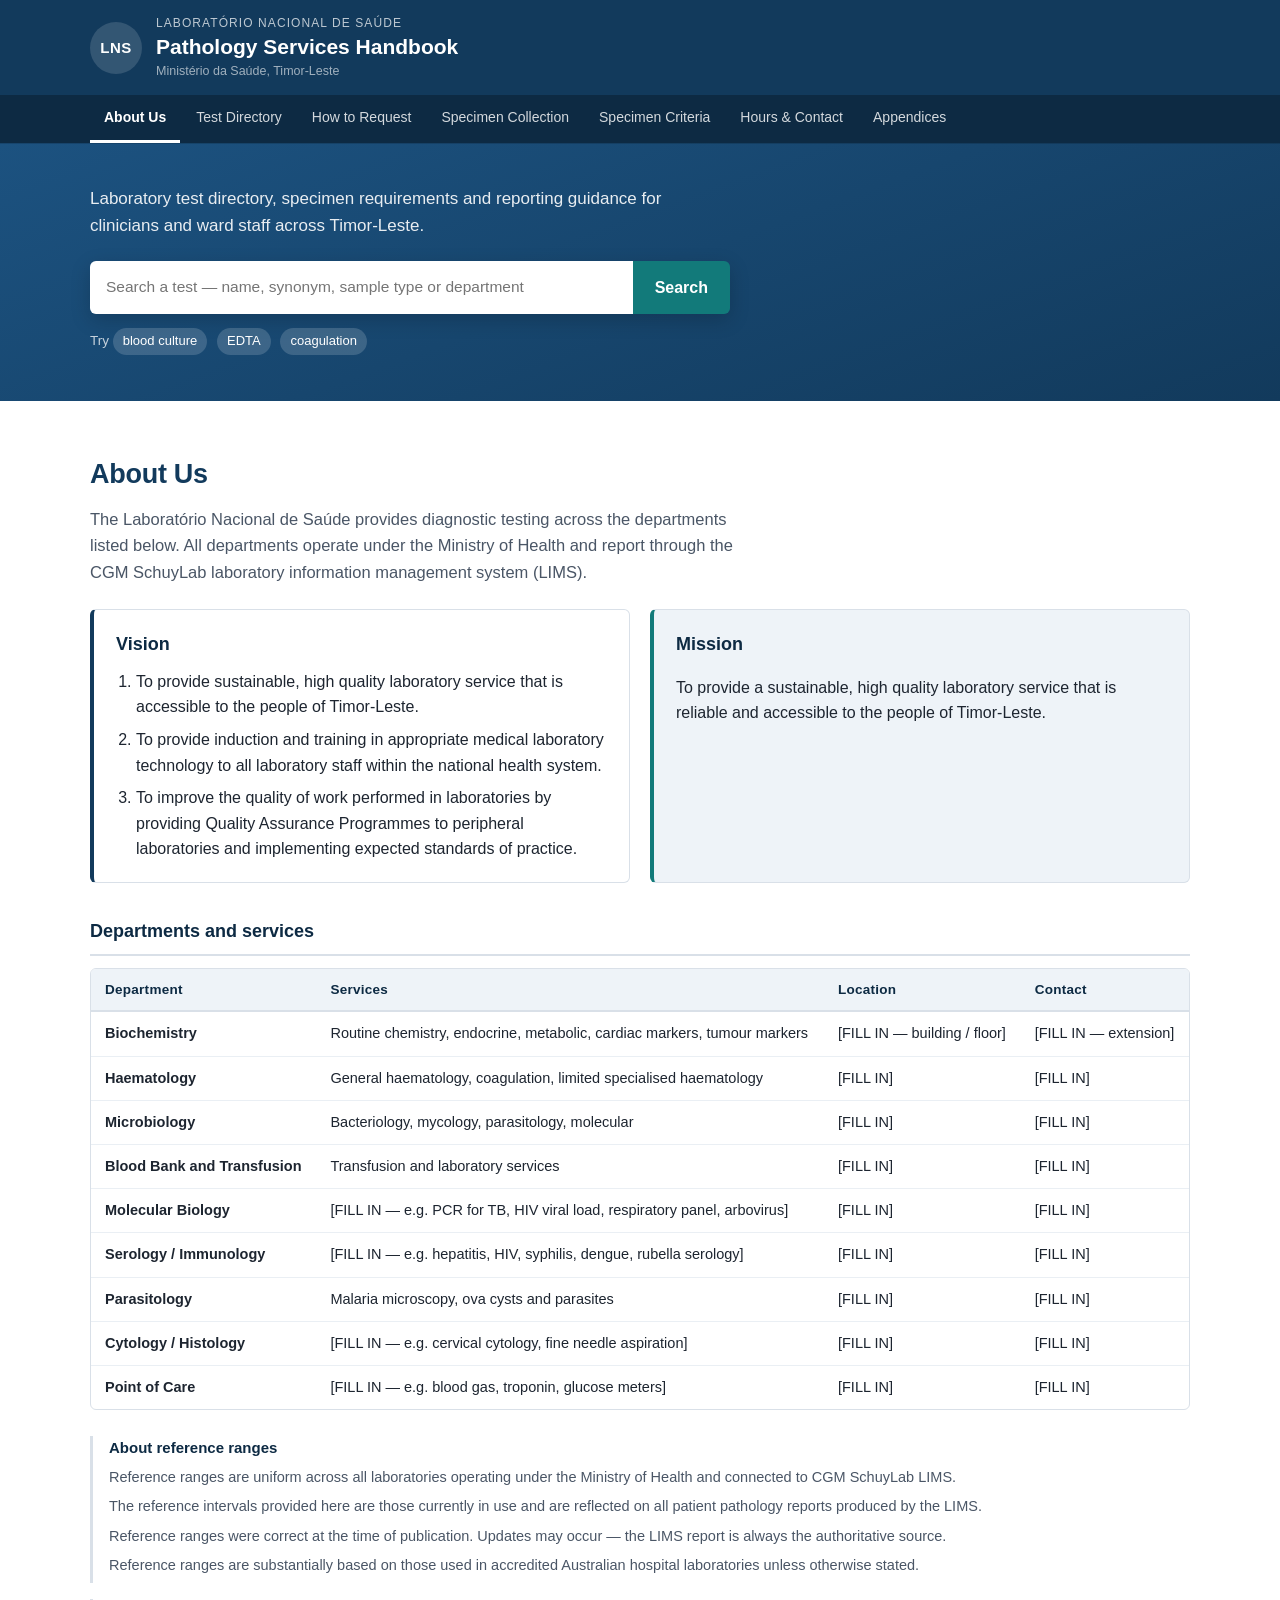
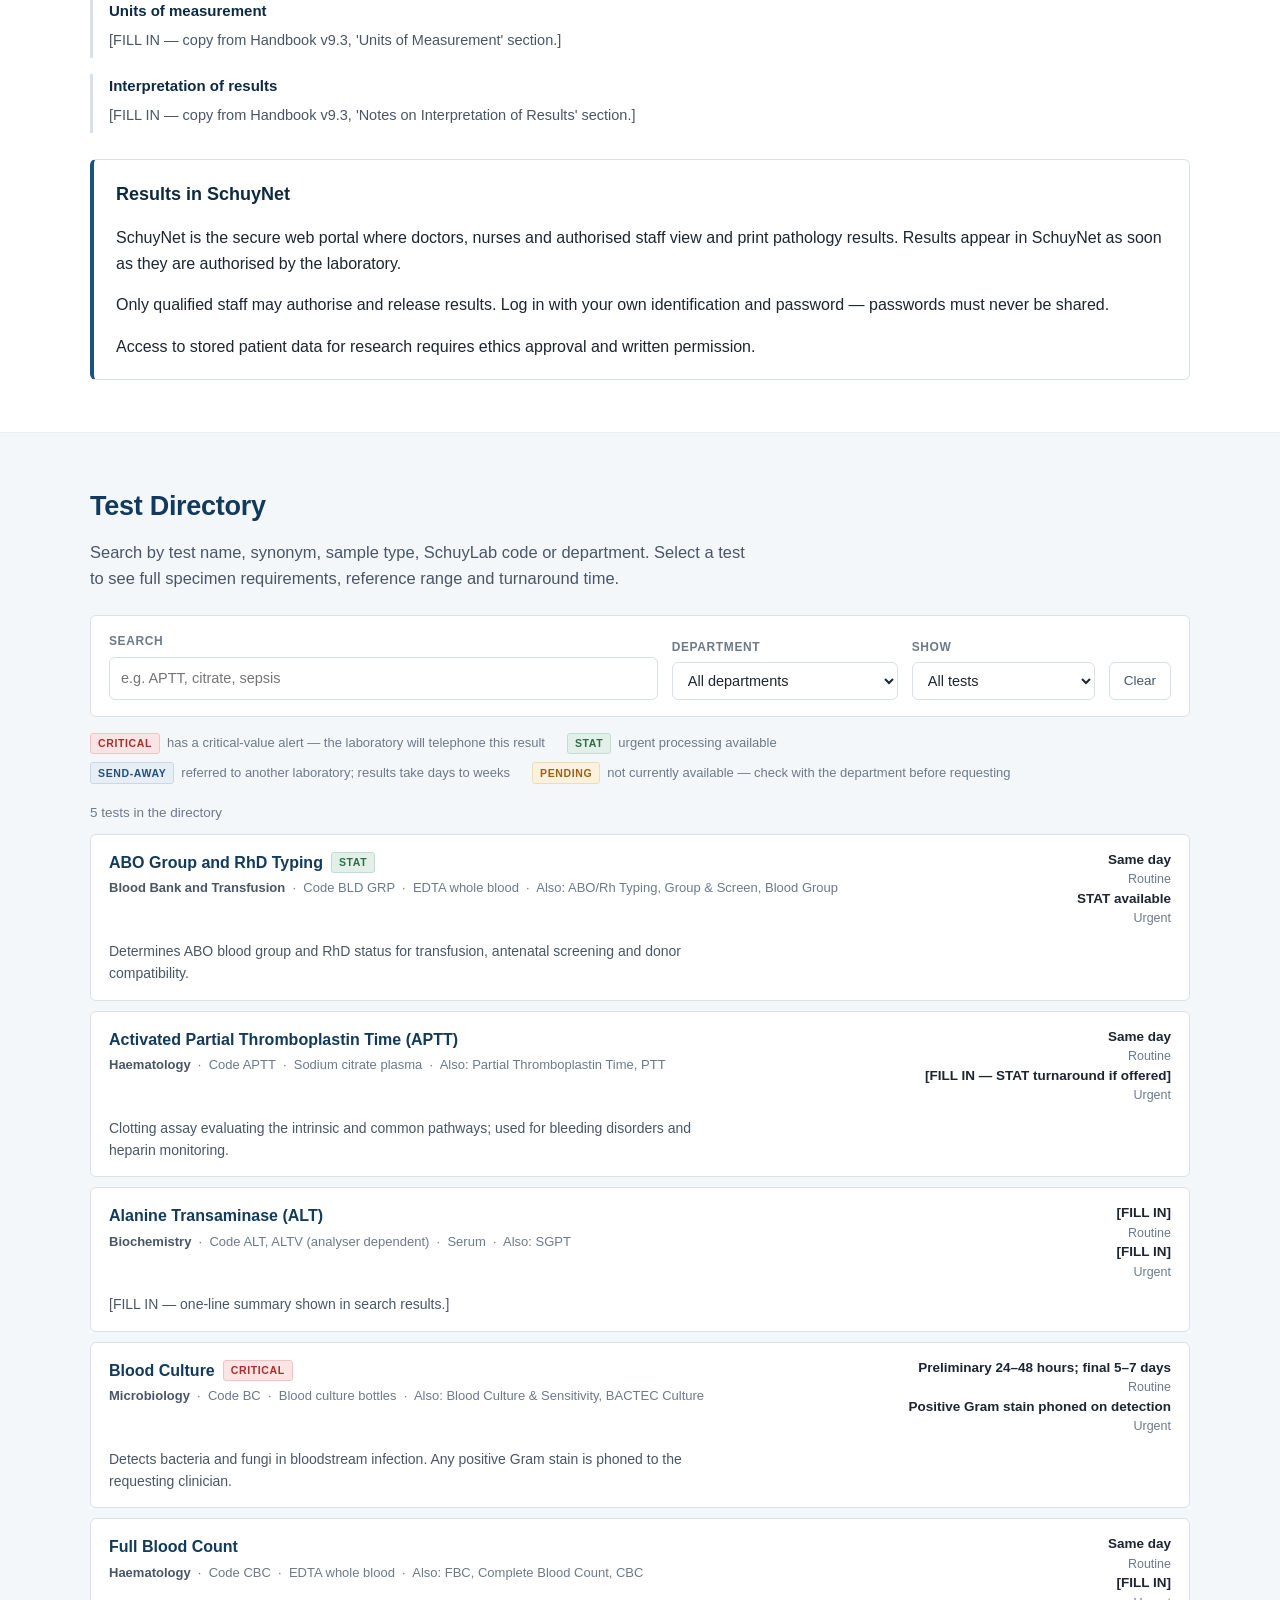
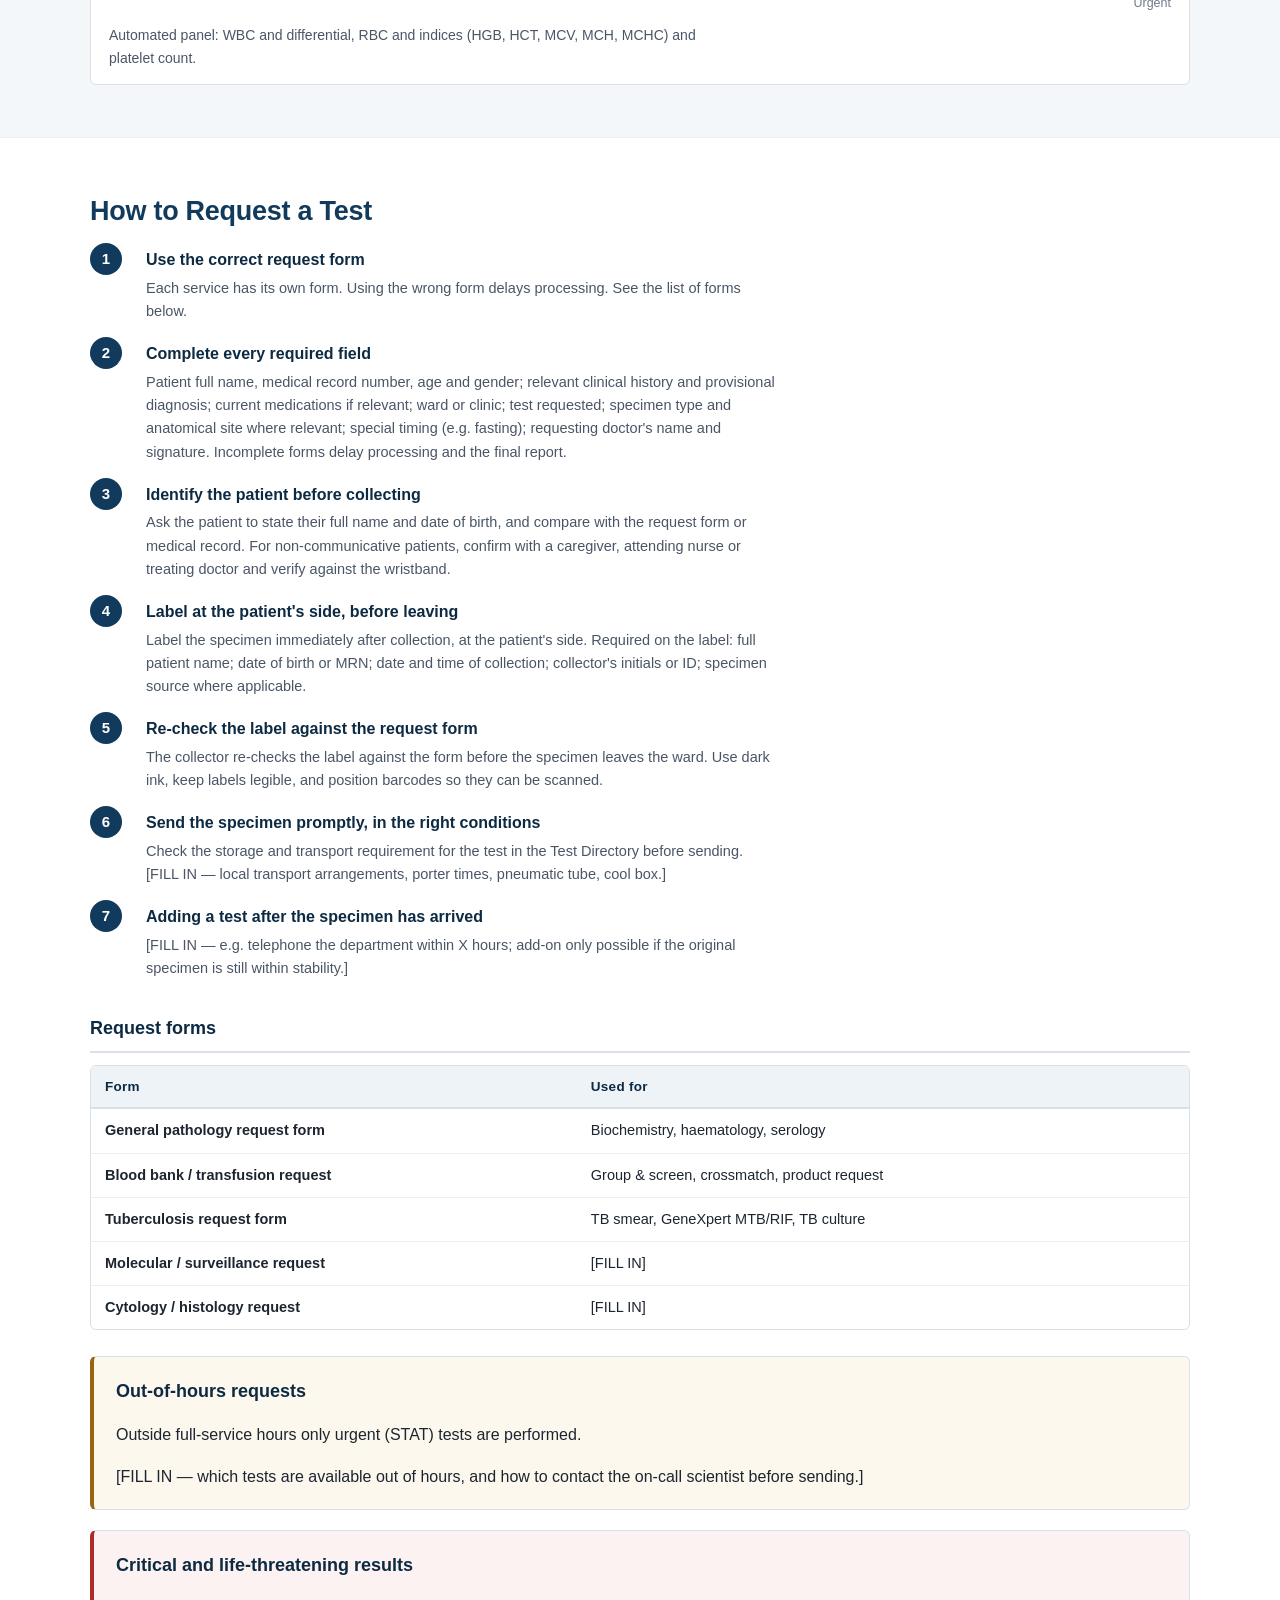
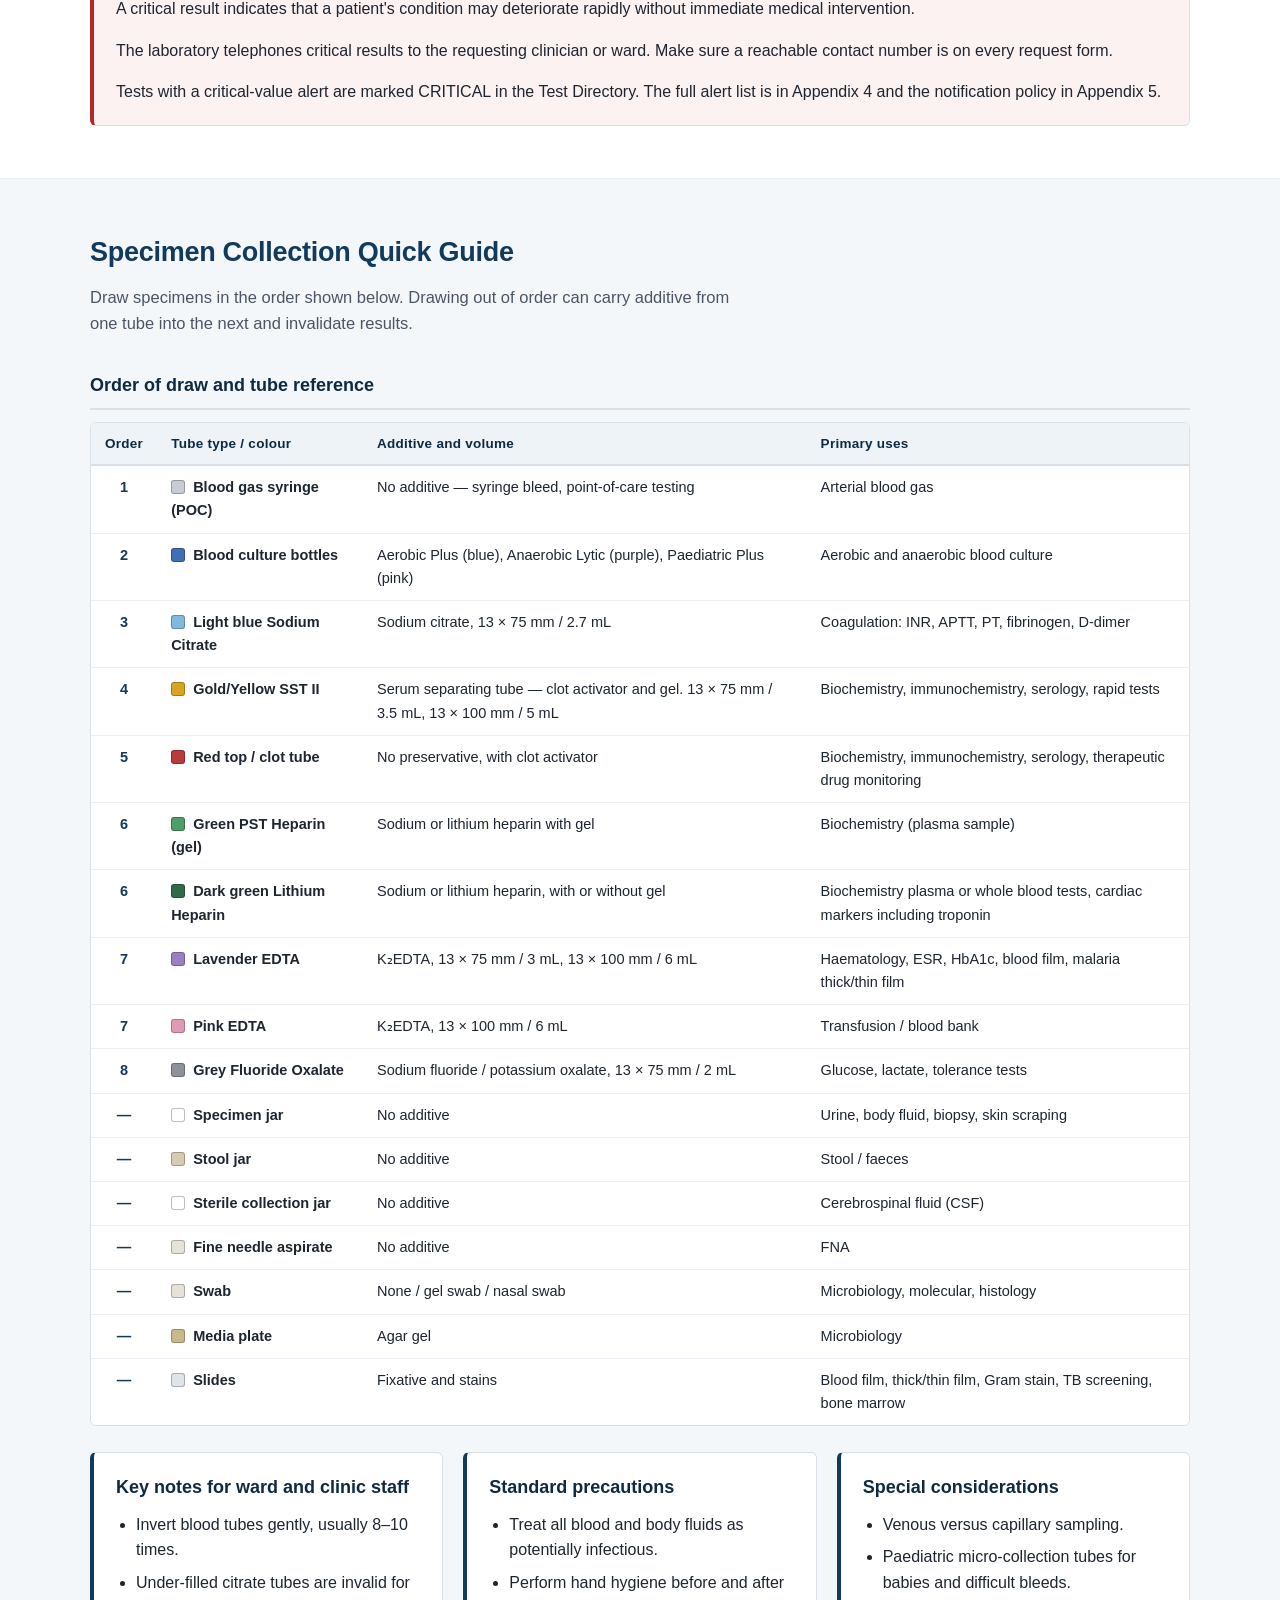
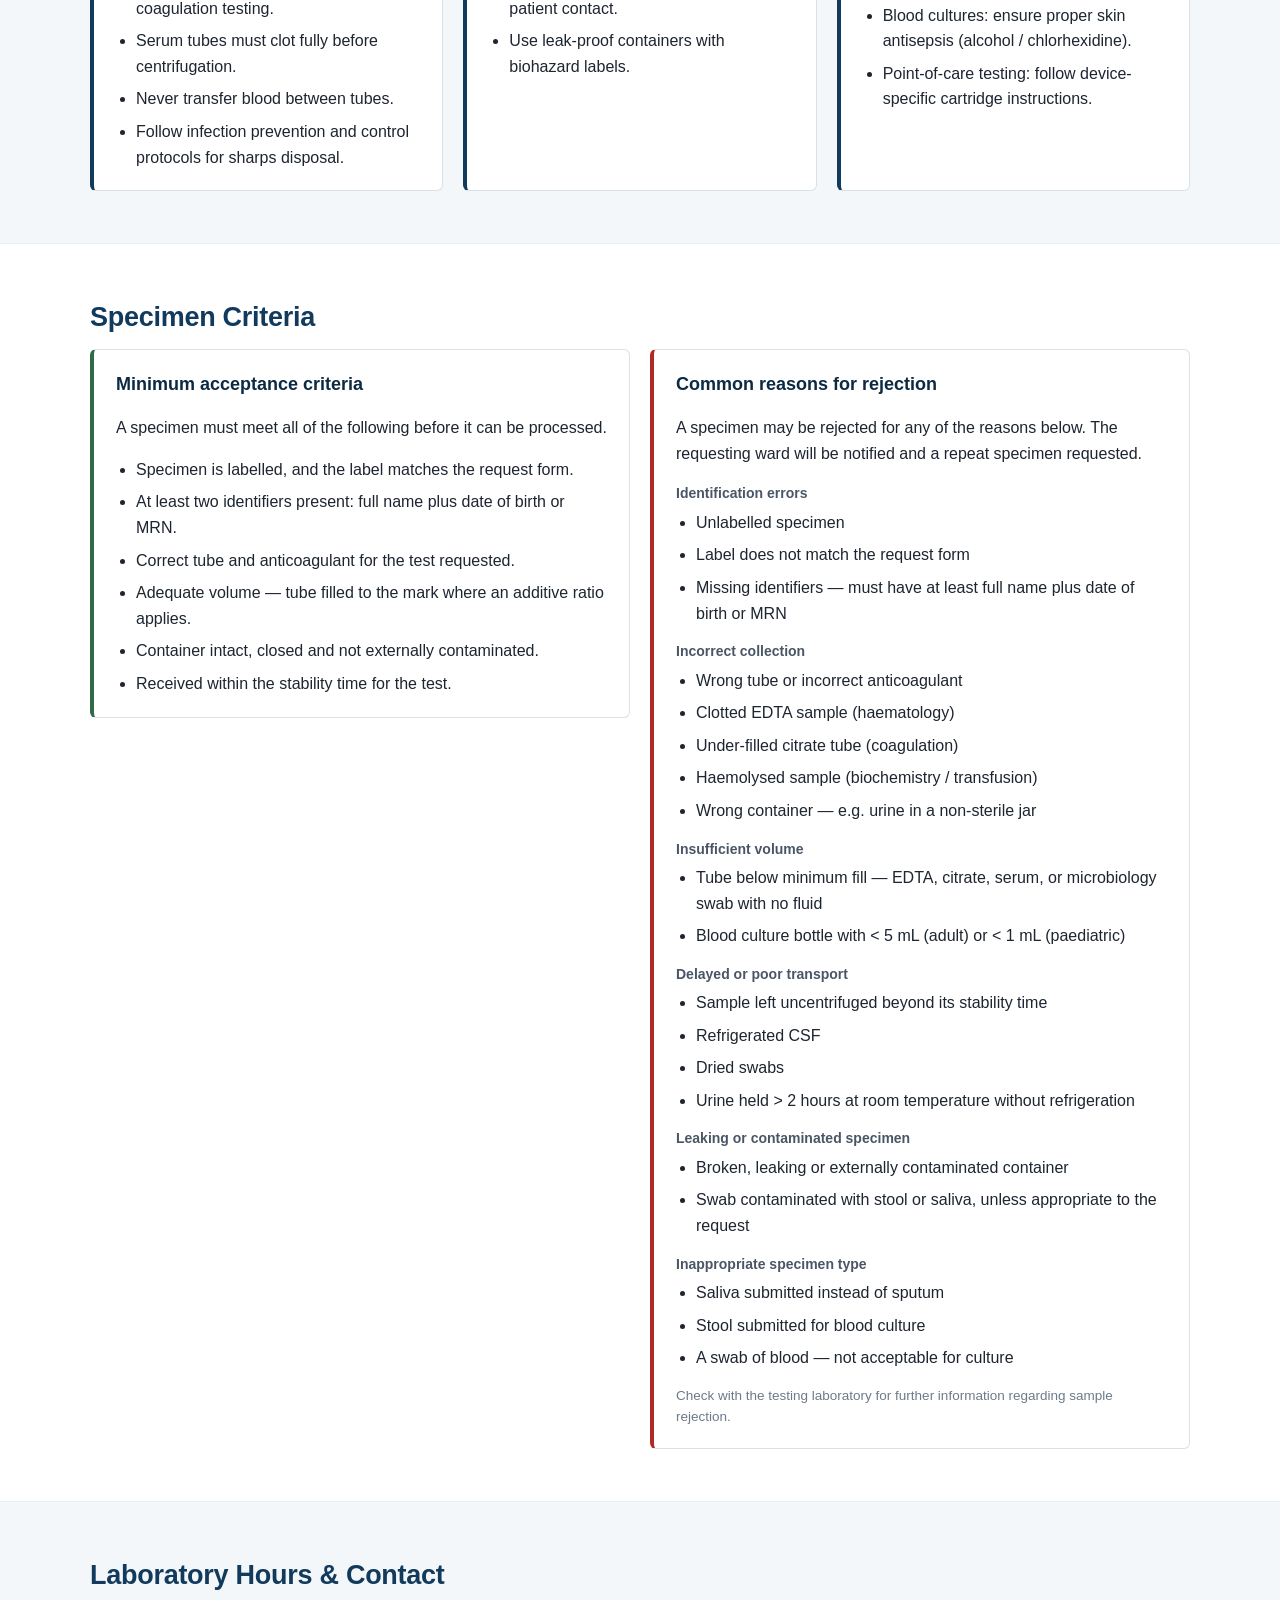
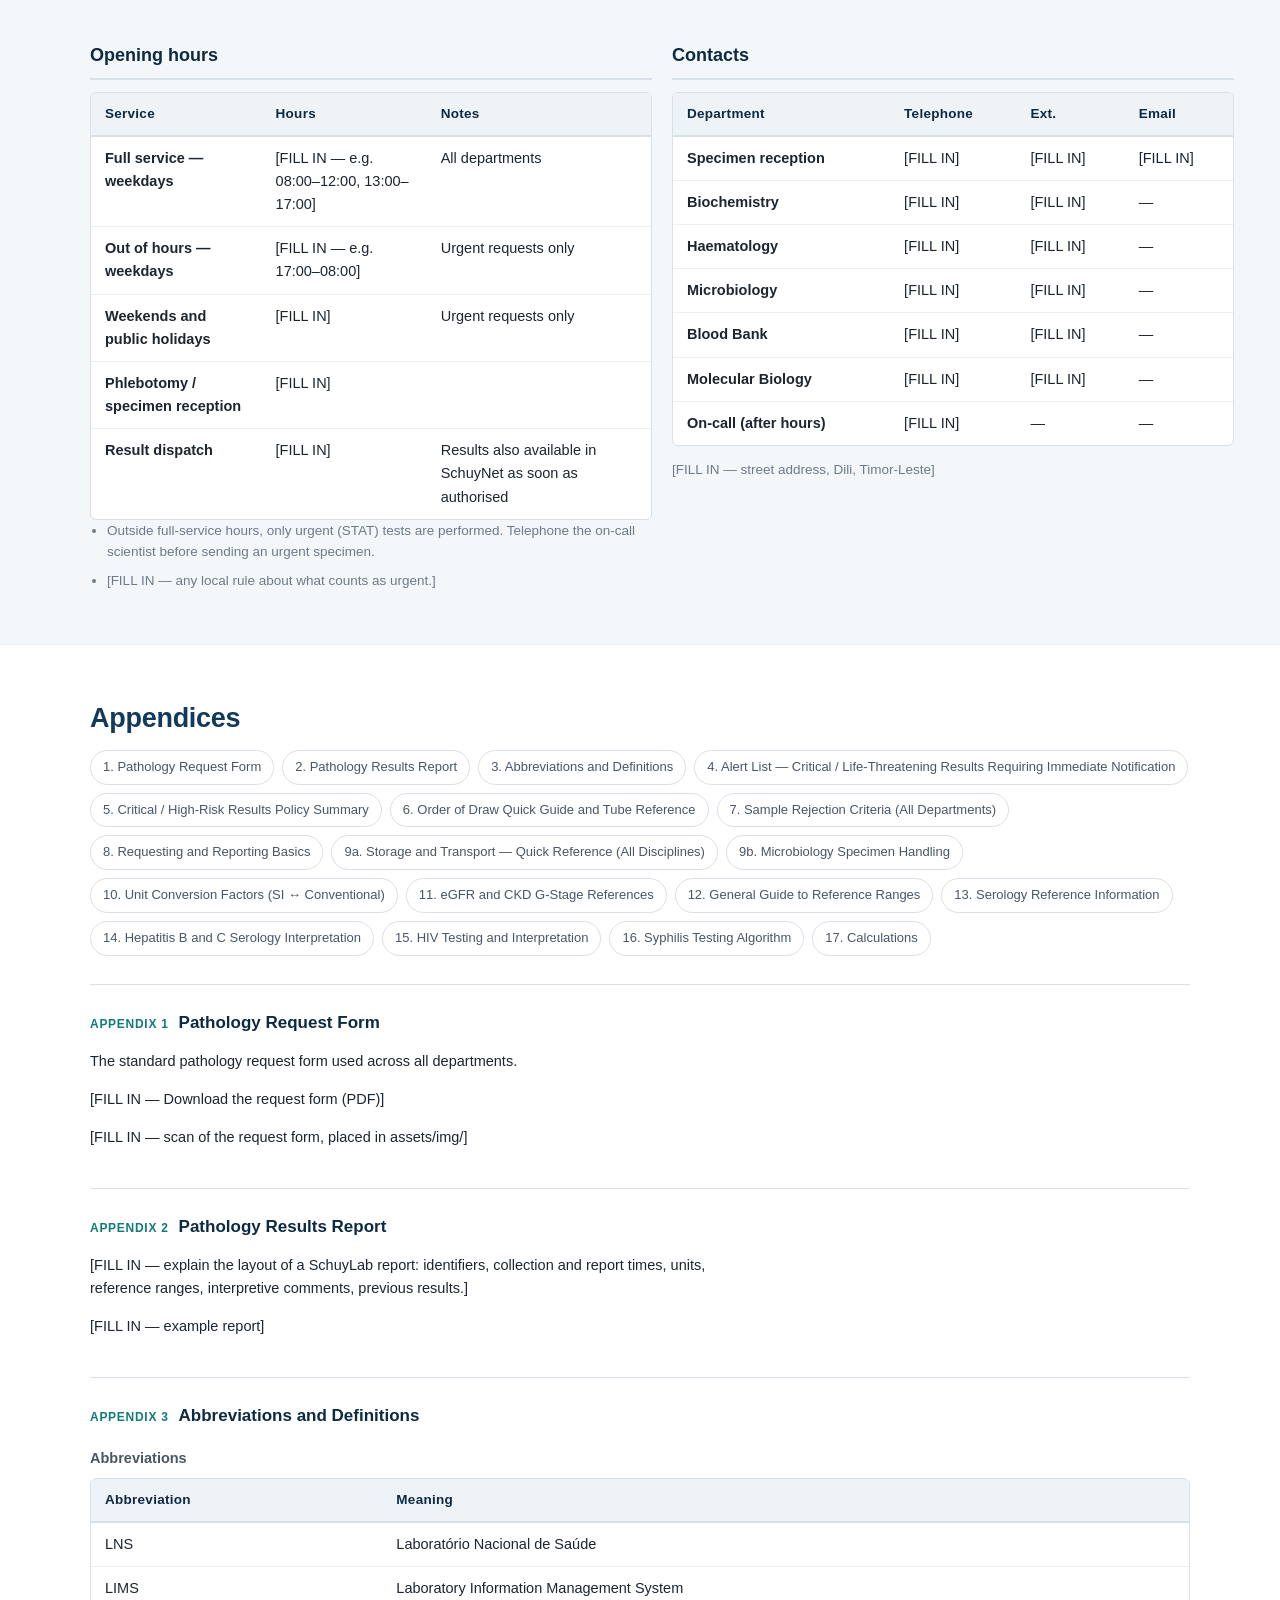
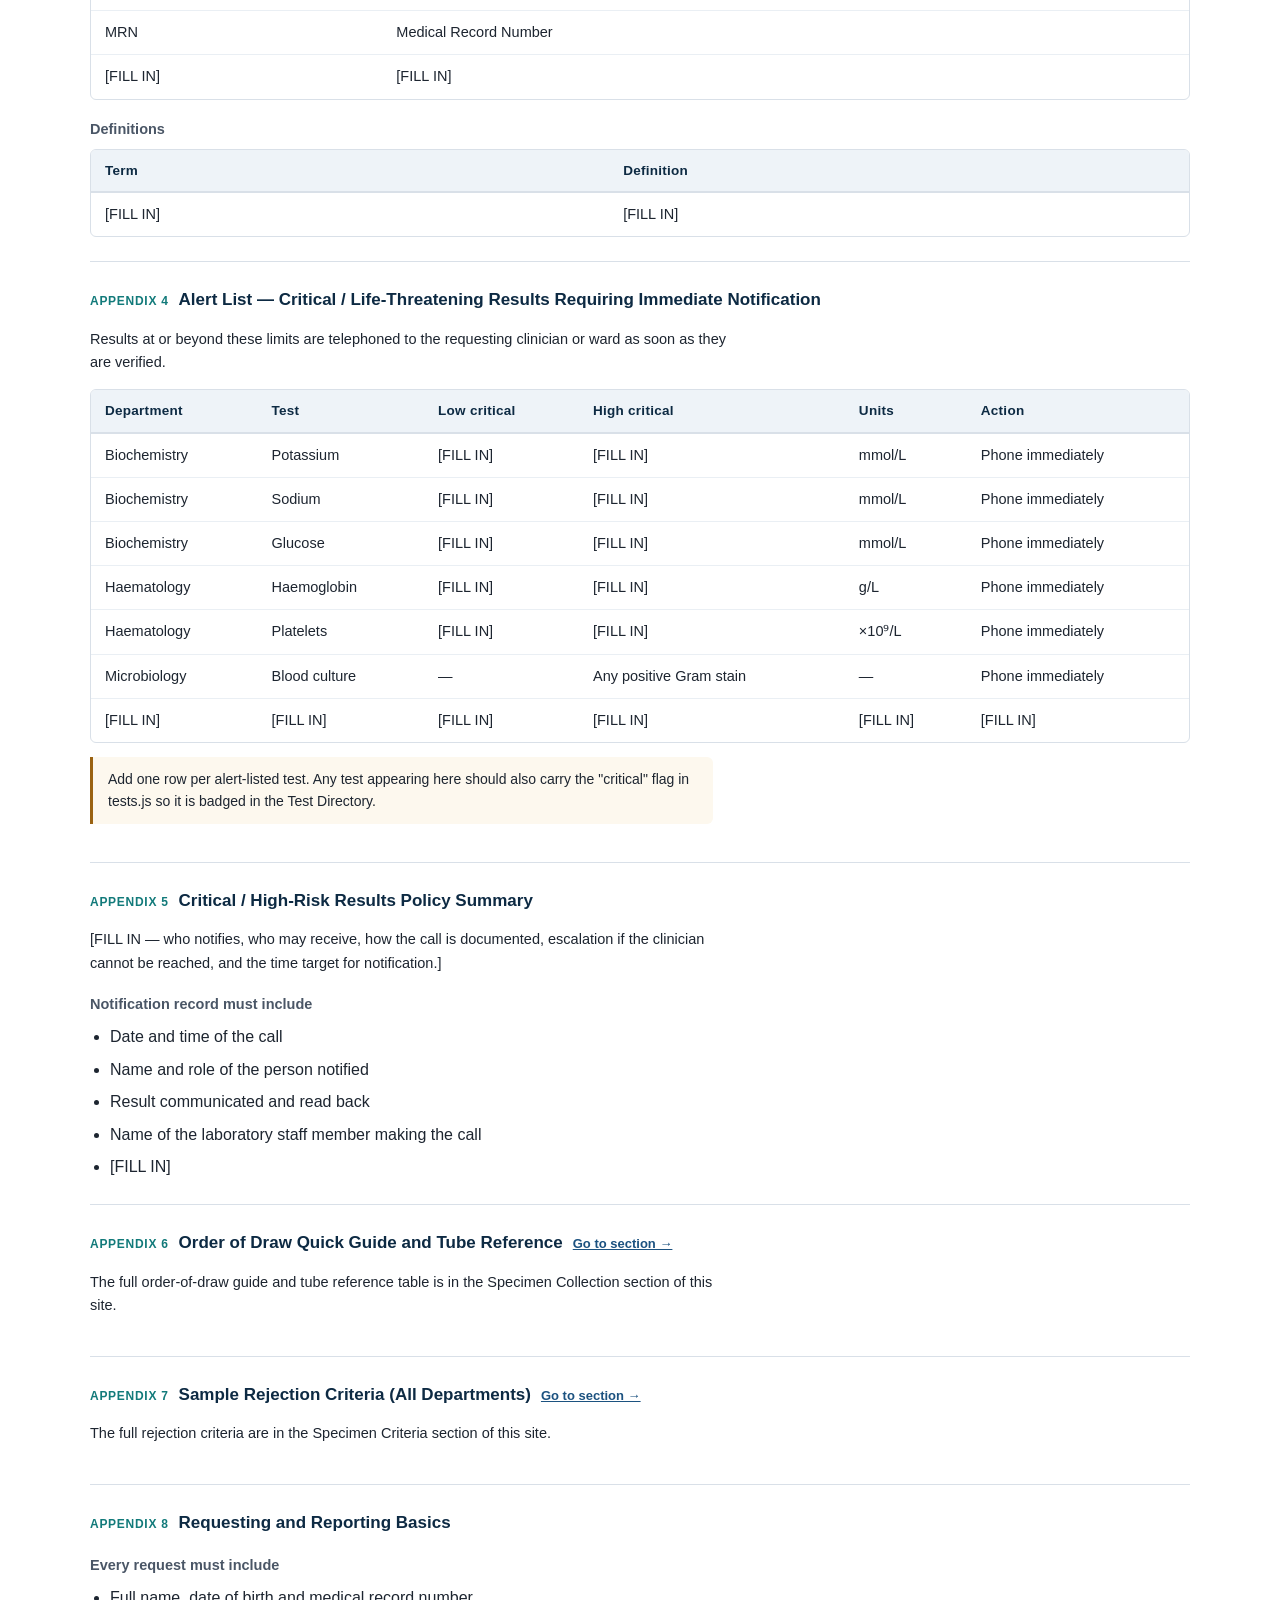
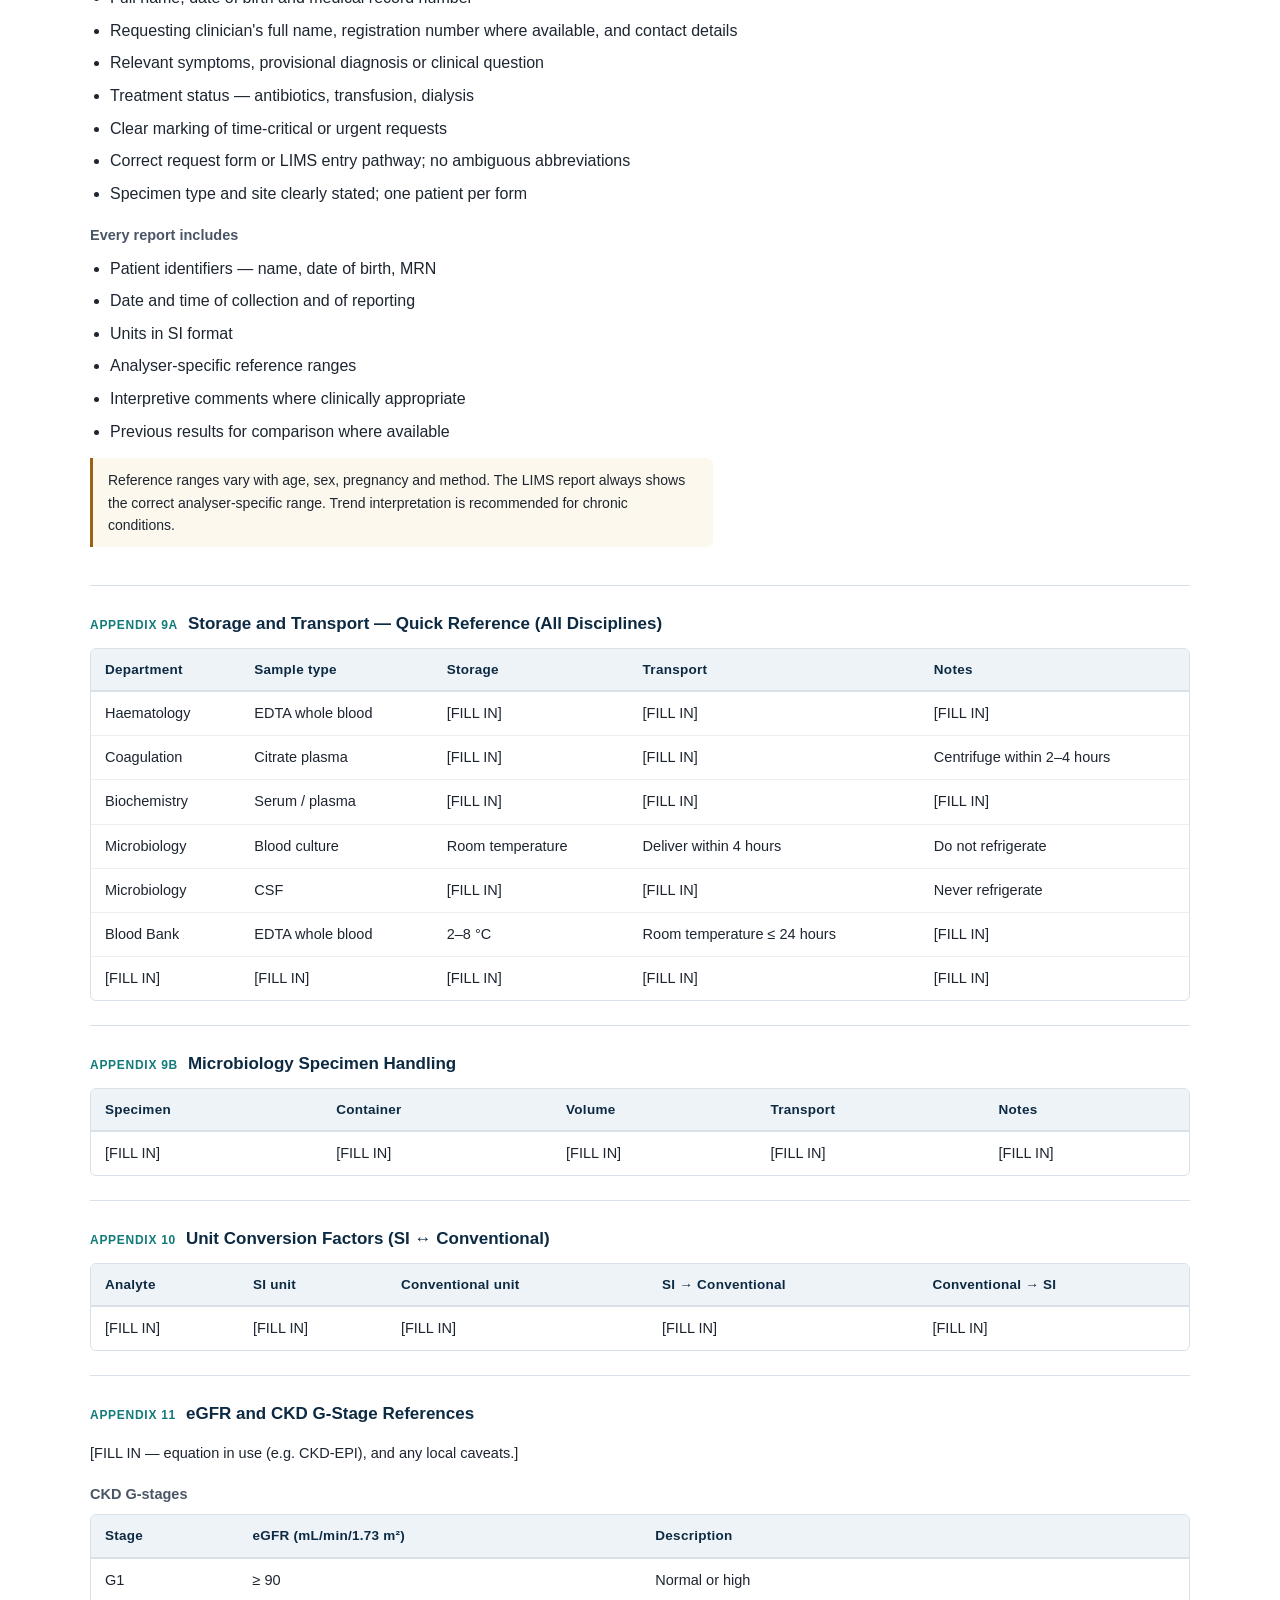
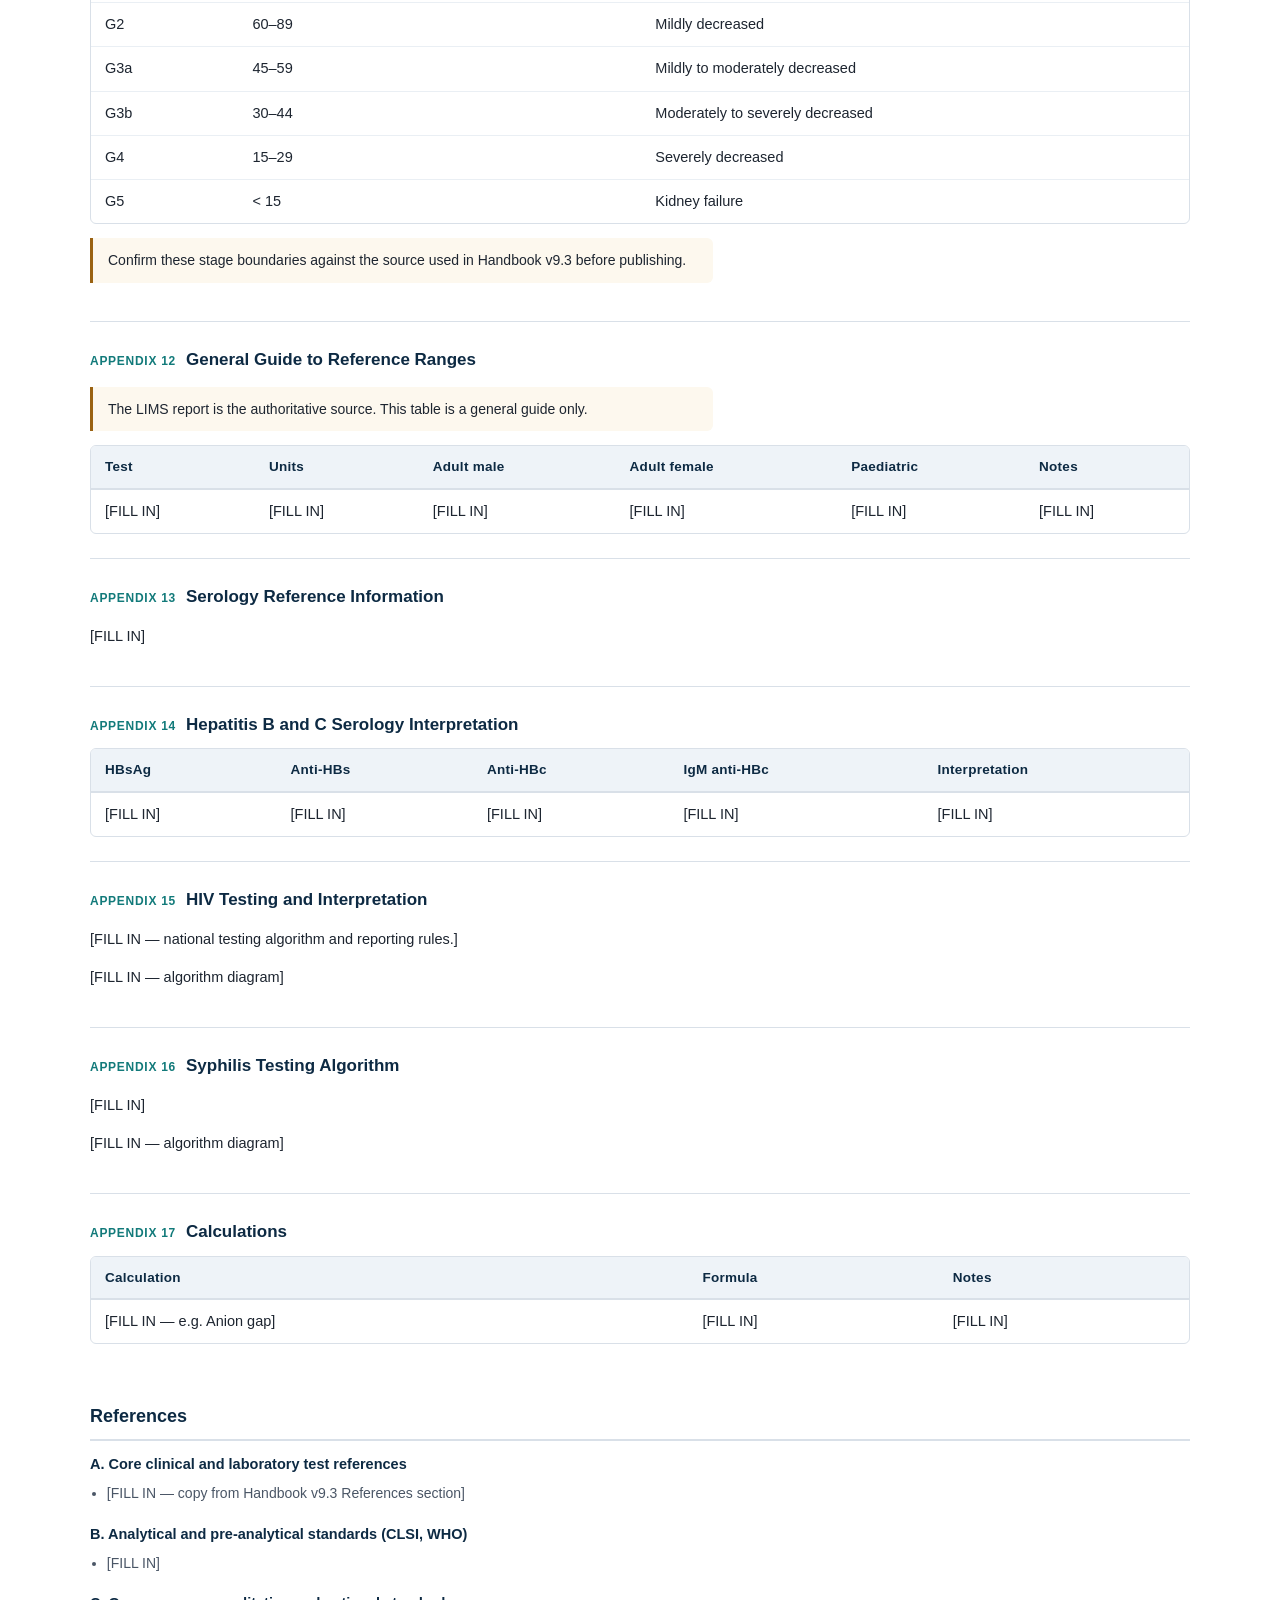
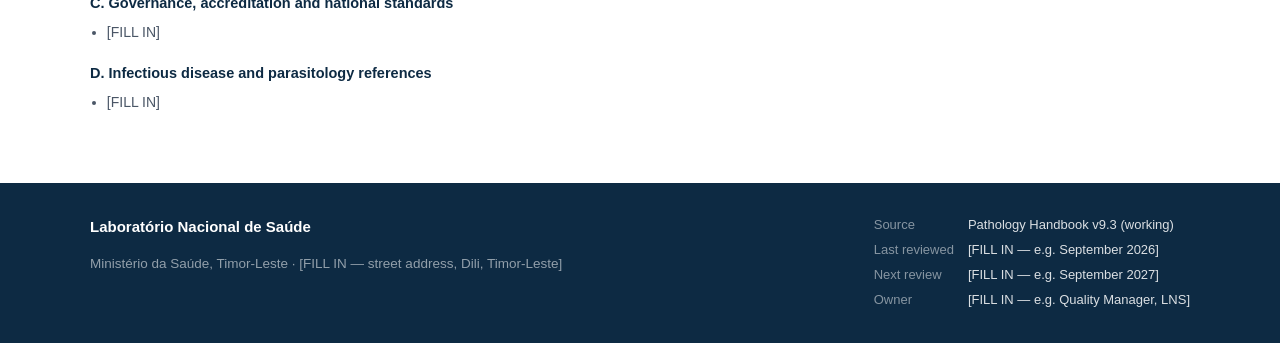
==== index.html @ 4e06580a "Initial commit: online pathology handbook template Static site template for the Timor-Leste Patholog" ====
<!DOCTYPE html>
<html lang="en">
<head>
<meta charset="utf-8">
<meta name="viewport" content="width=device-width, initial-scale=1">
<title>Pathology Services Handbook</title>
<meta name="description" content="Laboratory test directory, specimen requirements and reporting guidance.">
<link rel="stylesheet" href="assets/css/style.css">
</head>
<body>

<a class="skip-link" href="#main">Skip to content</a>

<!-- ============================ HEADER ============================ -->
<header class="site-header">
  <div class="wrap header-inner">
    <div class="brand">
      <div class="brand-logo" id="brandLogo"></div>
      <div class="brand-text">
        <p class="brand-org" id="brandOrg"></p>
        <h1 class="brand-title" id="brandTitle"></h1>
        <p class="brand-parent" id="brandParent"></p>
      </div>
    </div>
    <div class="header-actions">
      <div class="lang-toggle" id="langToggle" hidden></div>
      <a class="btn-ghost" id="handbookDownload" hidden>Download full handbook (PDF)</a>
    </div>
  </div>

  <nav class="site-nav" aria-label="Main">
    <div class="wrap">
      <ul>
        <li><a href="#about">About Us</a></li>
        <li><a href="#directory">Test Directory</a></li>
        <li><a href="#request">How to Request</a></li>
        <li><a href="#collection">Specimen Collection</a></li>
        <li><a href="#criteria">Specimen Criteria</a></li>
        <li><a href="#hours">Hours &amp; Contact</a></li>
        <li><a href="#appendices">Appendices</a></li>
      </ul>
    </div>
  </nav>
</header>

<main id="main">

<!-- ============================ HERO / SEARCH ===================== -->
<section class="hero">
  <div class="wrap">
    <p class="hero-tagline" id="heroTagline"></p>
    <div class="hero-search">
      <label for="heroSearch" class="sr-only">Search the test directory</label>
      <input type="search" id="heroSearch" placeholder="Search a test — name, synonym, sample type or department" autocomplete="off">
      <button type="button" id="heroSearchBtn">Search</button>
    </div>
    <p class="hero-hint">Try <button class="chip-link" data-q="blood culture">blood culture</button>
      <button class="chip-link" data-q="EDTA">EDTA</button>
      <button class="chip-link" data-q="coagulation">coagulation</button></p>
  </div>
</section>

<!-- ============================ ABOUT ============================= -->
<section id="about" class="section">
  <div class="wrap">
    <h2>About Us</h2>
    <p class="lead" id="aboutIntro"></p>

    <div class="grid-2">
      <div class="panel">
        <h3>Vision</h3>
        <ol id="visionList" class="tidy-list"></ol>
      </div>
      <div class="panel panel-accent">
        <h3>Mission</h3>
        <p id="missionText"></p>
      </div>
    </div>

    <h3 class="sub">Departments and services</h3>
    <div class="table-scroll">
      <table class="data-table">
        <thead><tr><th>Department</th><th>Services</th><th>Location</th><th>Contact</th></tr></thead>
        <tbody id="deptTable"></tbody>
      </table>
    </div>

    <div id="aboutNotes" class="note-stack"></div>

    <div class="panel panel-info" id="limsPanel"></div>
  </div>
</section>

<!-- ============================ TEST DIRECTORY ==================== -->
<section id="directory" class="section section-alt">
  <div class="wrap">
    <h2>Test Directory</h2>
    <p class="lead">Search by test name, synonym, sample type, SchuyLab code or department. Select a test to see full specimen requirements, reference range and turnaround time.</p>

    <div class="filter-bar">
      <div class="filter-field grow">
        <label for="testSearch">Search</label>
        <input type="search" id="testSearch" placeholder="e.g. APTT, citrate, sepsis" autocomplete="off">
      </div>
      <div class="filter-field">
        <label for="deptFilter">Department</label>
        <select id="deptFilter"><option value="">All departments</option></select>
      </div>
      <div class="filter-field">
        <label for="flagFilter">Show</label>
        <select id="flagFilter">
          <option value="">All tests</option>
          <option value="critical">Critical-value tests</option>
          <option value="stat">STAT available</option>
          <option value="send-away">Referred / send-away</option>
          <option value="pending">Not yet available</option>
        </select>
      </div>
      <button type="button" class="btn-ghost" id="clearFilters">Clear</button>
    </div>

    <div class="legend">
      <span><b class="badge badge-critical">CRITICAL</b> has a critical-value alert — the laboratory will telephone this result</span>
      <span><b class="badge badge-stat">STAT</b> urgent processing available</span>
      <span><b class="badge badge-away">SEND-AWAY</b> referred to another laboratory; results take days to weeks</span>
      <span><b class="badge badge-pending">PENDING</b> not currently available — check with the department before requesting</span>
    </div>

    <p class="result-count" id="resultCount"></p>
    <div id="testResults" class="test-list"></div>
    <p class="empty-state" id="emptyState" hidden>No matching test. Try a shorter search term, or clear the filters.</p>
  </div>
</section>

<!-- ============================ HOW TO REQUEST ==================== -->
<section id="request" class="section">
  <div class="wrap">
    <h2>How to Request a Test</h2>
    <ol class="steps" id="requestSteps"></ol>

    <h3 class="sub">Request forms</h3>
    <div class="table-scroll">
      <table class="data-table">
        <thead><tr><th>Form</th><th>Used for</th></tr></thead>
        <tbody id="formsTable"></tbody>
      </table>
    </div>

    <div class="panel panel-warn" id="outOfHours"></div>
    <div class="panel panel-critical" id="criticalResults"></div>
  </div>
</section>

<!-- ============================ COLLECTION ======================== -->
<section id="collection" class="section section-alt">
  <div class="wrap">
    <h2>Specimen Collection Quick Guide</h2>
    <p class="lead" id="collectionIntro"></p>

    <h3 class="sub">Order of draw and tube reference</h3>
    <div class="table-scroll">
      <table class="data-table tube-table">
        <thead><tr><th>Order</th><th>Tube type / colour</th><th>Additive and volume</th><th>Primary uses</th></tr></thead>
        <tbody id="tubeTable"></tbody>
      </table>
    </div>

    <div class="grid-3" id="collectionNotes"></div>
  </div>
</section>

<!-- ============================ CRITERIA ========================== -->
<section id="criteria" class="section">
  <div class="wrap">
    <h2>Specimen Criteria</h2>
    <div class="grid-2 align-start">
      <div class="panel panel-ok" id="acceptancePanel"></div>
      <div class="panel panel-reject" id="rejectionPanel"></div>
    </div>
  </div>
</section>

<!-- ============================ HOURS ============================= -->
<section id="hours" class="section section-alt">
  <div class="wrap">
    <h2>Laboratory Hours &amp; Contact</h2>
    <div class="grid-2 align-start">
      <div>
        <h3 class="sub">Opening hours</h3>
        <div class="table-scroll">
          <table class="data-table">
            <thead><tr><th>Service</th><th>Hours</th><th>Notes</th></tr></thead>
            <tbody id="hoursTable"></tbody>
          </table>
        </div>
        <ul class="tidy-list small" id="hoursNotes"></ul>
      </div>
      <div>
        <h3 class="sub">Contacts</h3>
        <div class="table-scroll">
          <table class="data-table">
            <thead><tr><th>Department</th><th>Telephone</th><th>Ext.</th><th>Email</th></tr></thead>
            <tbody id="contactsTable"></tbody>
          </table>
        </div>
        <p class="small" id="addressLine"></p>
      </div>
    </div>
  </div>
</section>

<!-- ============================ APPENDICES ======================== -->
<section id="appendices" class="section">
  <div class="wrap">
    <h2>Appendices</h2>
    <nav class="appendix-index" id="appendixIndex" aria-label="Appendices"></nav>
    <div id="appendixBody"></div>

    <h3 class="sub" id="references">References</h3>
    <div id="referencesBody"></div>
  </div>
</section>

</main>

<!-- ============================ FOOTER ============================ -->
<footer class="site-footer">
  <div class="wrap footer-inner">
    <div>
      <p class="footer-org" id="footerOrg"></p>
      <p class="small" id="footerParent"></p>
    </div>
    <dl class="footer-meta" id="footerMeta"></dl>
  </div>
</footer>

<!-- Data files — edit these, not the code below -->
<script src="data/site.js"></script>
<script src="data/departments.js"></script>
<script src="data/tests.js"></script>
<script src="data/collection.js"></script>
<script src="data/request.js"></script>
<script src="data/appendices.js"></script>

<!-- Application code — you should not need to edit this -->
<script src="assets/js/app.js"></script>

</body>
</html>
---- assets/css/style.css ----
/* =========================================================================
   Pathology Services Handbook — stylesheet
   Change the colours in :root below to match your branding. Nothing else
   in this file normally needs editing.
   ========================================================================= */

:root{
  --navy:#123a5c;
  --navy-dark:#0d2a43;
  --navy-light:#1c5280;
  --teal:#127a7a;
  --red:#b12a2a;
  --amber:#9a6212;
  --green:#2f6b47;

  --ink:#1d2530;
  --ink-soft:#4a5666;
  --ink-faint:#6d7a8a;
  --line:#d9e0e8;
  --line-soft:#eaeff4;
  --bg:#ffffff;
  --bg-alt:#f4f7fa;
  --bg-tint:#eef3f8;

  --radius:6px;
  --wrap:1140px;
  --font:-apple-system,BlinkMacSystemFont,"Segoe UI",Roboto,"Helvetica Neue",Arial,sans-serif;
}

*,*::before,*::after{box-sizing:border-box}
html{scroll-behavior:smooth;scroll-padding-top:152px}
[hidden]{display:none!important}
body{
  margin:0;font-family:var(--font);font-size:16px;line-height:1.6;
  color:var(--ink);background:var(--bg);-webkit-font-smoothing:antialiased;
}
img{max-width:100%;height:auto}
a{color:var(--navy-light)}
a:hover{color:var(--navy)}

.wrap{max-width:var(--wrap);margin:0 auto;padding:0 20px}
.sr-only{position:absolute;width:1px;height:1px;padding:0;margin:-1px;overflow:hidden;clip:rect(0 0 0 0);white-space:nowrap;border:0}
.skip-link{position:absolute;left:-9999px;top:0;background:#fff;padding:10px 16px;z-index:100}
.skip-link:focus{left:0}

/* ---------------------------------------------------------- HEADER --- */
.site-header{position:sticky;top:0;z-index:50;background:var(--navy);color:#fff;box-shadow:0 1px 0 rgba(0,0,0,.15)}
.header-inner{display:flex;align-items:center;justify-content:space-between;gap:20px;padding-top:14px;padding-bottom:14px;flex-wrap:wrap}
.brand{display:flex;align-items:center;gap:14px;min-width:0}
.brand-logo{
  width:52px;height:52px;flex:0 0 52px;border-radius:50%;background:rgba(255,255,255,.14);
  display:flex;align-items:center;justify-content:center;font-weight:700;font-size:15px;letter-spacing:.5px;
  overflow:hidden;
}
.brand-logo img{width:100%;height:100%;object-fit:contain}
.brand-org{margin:0;font-size:12px;letter-spacing:.09em;text-transform:uppercase;color:rgba(255,255,255,.72)}
.brand-title{margin:1px 0 0;font-size:21px;line-height:1.2;font-weight:650}
.brand-parent{margin:2px 0 0;font-size:12.5px;color:rgba(255,255,255,.6)}
.header-actions{display:flex;align-items:center;gap:10px}

.btn-ghost{
  display:inline-block;border:1px solid currentColor;background:none;color:inherit;
  padding:7px 14px;border-radius:var(--radius);font:inherit;font-size:13.5px;
  cursor:pointer;text-decoration:none;white-space:nowrap;
}
.btn-ghost:hover{background:rgba(255,255,255,.12);color:inherit}
.filter-bar .btn-ghost{color:var(--ink-soft);border-color:var(--line)}
.filter-bar .btn-ghost:hover{background:var(--bg-tint);color:var(--ink)}

.lang-toggle{display:flex;border:1px solid rgba(255,255,255,.4);border-radius:var(--radius);overflow:hidden}
.lang-toggle button{background:none;border:0;color:#fff;padding:6px 12px;font:inherit;font-size:13px;cursor:pointer}
.lang-toggle button[aria-pressed="true"]{background:#fff;color:var(--navy);font-weight:600}

.site-nav{background:var(--navy-dark);overflow-x:auto}
.site-nav ul{display:flex;gap:2px;list-style:none;margin:0;padding:0}
.site-nav a{
  display:block;padding:11px 14px;color:rgba(255,255,255,.82);text-decoration:none;
  font-size:14px;white-space:nowrap;border-bottom:3px solid transparent;
}
.site-nav a:hover{color:#fff;background:rgba(255,255,255,.07)}
.site-nav a.active{color:#fff;border-bottom-color:#fff;font-weight:600}

/* ------------------------------------------------------------ HERO --- */
.hero{background:linear-gradient(160deg,var(--navy-light),var(--navy));color:#fff;padding:42px 0 46px}
.hero-tagline{margin:0 0 22px;font-size:17px;max-width:62ch;color:rgba(255,255,255,.9)}
.hero-search{display:flex;gap:0;max-width:640px;box-shadow:0 6px 20px rgba(0,0,0,.18);border-radius:var(--radius);overflow:hidden}
.hero-search input{flex:1;min-width:0;border:0;padding:14px 16px;font:inherit;font-size:15.5px}
.hero-search button{border:0;background:var(--teal);color:#fff;padding:0 22px;font:inherit;font-weight:600;cursor:pointer}
.hero-search button:hover{background:#0e6666}
.hero-hint{margin:14px 0 0;font-size:13.5px;color:rgba(255,255,255,.75)}
.chip-link{background:rgba(255,255,255,.16);border:0;color:#fff;padding:3px 10px;border-radius:20px;font:inherit;font-size:13px;cursor:pointer;margin-right:6px}
.chip-link:hover{background:rgba(255,255,255,.3)}

/* --------------------------------------------------------- SECTIONS -- */
.section{padding:52px 0}
.section-alt{background:var(--bg-alt);border-top:1px solid var(--line-soft);border-bottom:1px solid var(--line-soft)}
h2{font-size:27px;margin:0 0 10px;color:var(--navy);letter-spacing:-.01em}
h3{font-size:18px;margin:0 0 10px;color:var(--navy-dark)}
h3.sub{margin:34px 0 12px;padding-bottom:8px;border-bottom:2px solid var(--line)}
.lead{font-size:16.5px;color:var(--ink-soft);max-width:72ch;margin:0 0 24px}
.small{font-size:13.5px;color:var(--ink-faint)}

.grid-2{display:grid;grid-template-columns:1fr 1fr;gap:20px;align-items:stretch}
.grid-3{display:grid;grid-template-columns:repeat(3,1fr);gap:20px;margin-top:26px}
.align-start{align-items:start}

.panel{background:#fff;border:1px solid var(--line);border-left:4px solid var(--navy);border-radius:var(--radius);padding:20px 22px}
.panel h3{margin-top:0}
.panel p:last-child,.panel ul:last-child,.panel ol:last-child{margin-bottom:0}
.panel-accent{border-left-color:var(--teal);background:var(--bg-tint)}
.panel-info{border-left-color:var(--navy-light);margin-top:26px}
.panel-warn{border-left-color:var(--amber);background:#fdf8ee;margin-top:26px}
.panel-critical{border-left-color:var(--red);background:#fdf2f2;margin-top:20px}
.panel-ok{border-left-color:var(--green)}
.panel-reject{border-left-color:var(--red)}

.tidy-list{margin:0;padding-left:1.25em}
.tidy-list li{margin-bottom:7px}
.tidy-list li:last-child{margin-bottom:0}
.tidy-list.small li{font-size:13.5px;color:var(--ink-faint)}
.note-stack{margin-top:26px;display:grid;gap:16px}
.note-stack .note-block{border-left:3px solid var(--line);padding-left:16px}
.note-stack h4{margin:0 0 6px;font-size:15px;color:var(--navy-dark)}
.note-stack p{margin:0 0 6px;font-size:14.5px;color:var(--ink-soft)}

/* ----------------------------------------------------------- TABLES -- */
.table-scroll{overflow-x:auto;border:1px solid var(--line);border-radius:var(--radius);background:#fff}
.data-table{width:100%;border-collapse:collapse;font-size:14.5px;min-width:560px}
.data-table th{
  text-align:left;background:var(--bg-tint);color:var(--navy-dark);font-weight:650;
  padding:10px 14px;border-bottom:2px solid var(--line);white-space:nowrap;font-size:13.5px;
  letter-spacing:.02em;
}
.data-table td{padding:10px 14px;border-bottom:1px solid var(--line-soft);vertical-align:top}
.data-table tr:last-child td{border-bottom:0}
.data-table tbody tr:hover{background:#fafcfe}
.tube-table td:first-child{font-weight:650;color:var(--navy);text-align:center;width:64px}
.tube-swatch{display:inline-block;width:14px;height:14px;border-radius:3px;border:1px solid rgba(0,0,0,.25);margin-right:8px;vertical-align:-2px}
.tube-img{width:34px;height:34px;object-fit:contain;margin-right:8px;vertical-align:middle}

/* ------------------------------------------------- TEST DIRECTORY ---- */
.filter-bar{display:flex;gap:14px;align-items:flex-end;flex-wrap:wrap;background:#fff;border:1px solid var(--line);border-radius:var(--radius);padding:16px 18px}
.filter-field{display:flex;flex-direction:column;gap:5px;min-width:170px}
.filter-field.grow{flex:1 1 260px}
.filter-field label{font-size:12px;font-weight:650;text-transform:uppercase;letter-spacing:.05em;color:var(--ink-faint)}
.filter-field input,.filter-field select{
  border:1px solid var(--line);border-radius:var(--radius);padding:9px 11px;font:inherit;font-size:14.5px;background:#fff;color:var(--ink);
}
.filter-field input:focus,.filter-field select:focus{outline:2px solid var(--navy-light);outline-offset:-1px}

.legend{display:flex;flex-wrap:wrap;gap:8px 22px;margin:16px 0 4px;font-size:13px;color:var(--ink-faint)}
.legend span{display:flex;align-items:center;gap:7px}

.badge{
  display:inline-block;font-size:10.5px;font-weight:700;letter-spacing:.06em;
  padding:2.5px 7px;border-radius:3px;text-transform:uppercase;line-height:1.4;
}
.badge-critical{background:#fbe4e4;color:var(--red);border:1px solid #f0c4c4}
.badge-stat{background:#e3f0ea;color:var(--green);border:1px solid #c2ddd0}
.badge-away{background:#e8eef6;color:var(--navy-light);border:1px solid #c9d8e9}
.badge-pending{background:#fbf1dd;color:var(--amber);border:1px solid #eddcb9}

.result-count{font-size:13.5px;color:var(--ink-faint);margin:18px 0 10px}
.test-list{display:grid;gap:10px}

.test-card{background:#fff;border:1px solid var(--line);border-radius:var(--radius);overflow:hidden}
.test-card[open]{border-color:var(--navy-light);box-shadow:0 2px 10px rgba(18,58,92,.08)}
.test-card summary{
  list-style:none;cursor:pointer;padding:15px 18px;display:grid;
  grid-template-columns:1fr auto;gap:6px 18px;align-items:start;
}
.test-card summary::-webkit-details-marker{display:none}
.test-card summary:hover{background:#fafcfe}
.test-head-name{font-weight:650;font-size:16px;color:var(--navy);display:flex;gap:8px;align-items:center;flex-wrap:wrap}
.test-head-meta{font-size:13px;color:var(--ink-faint);margin-top:3px}
.test-head-meta b{color:var(--ink-soft);font-weight:600}
.test-head-summary{font-size:14px;color:var(--ink-soft);margin-top:6px;grid-column:1/-1;max-width:80ch}
.test-head-tat{text-align:right;font-size:12.5px;color:var(--ink-faint);white-space:nowrap;line-height:1.5}
.test-head-tat b{display:block;color:var(--ink);font-weight:600;font-size:13.5px}

.test-body{border-top:1px solid var(--line-soft);padding:20px 18px 22px;background:#fcfdfe}
.test-fields{display:grid;grid-template-columns:repeat(2,minmax(0,1fr));gap:18px 26px}
.field{min-width:0}
.field-full{grid-column:1/-1}
.field h4{
  margin:0 0 5px;font-size:11.5px;font-weight:700;text-transform:uppercase;
  letter-spacing:.07em;color:var(--teal);
}
.field p{margin:0;font-size:14.5px}
.field ul{margin:0;padding-left:1.2em;font-size:14.5px}
.field ul li{margin-bottom:4px}
.field .placeholder{color:#a58b3a;background:#fdf8ea;padding:1px 5px;border-radius:3px;font-size:13.5px}
.organism-group{margin-bottom:10px}
.organism-group b{font-size:13.5px;color:var(--ink-soft)}
.organism-note{font-size:13px;color:var(--ink-faint);font-style:italic;margin-top:4px}
.appendix-links{margin-top:4px;display:flex;gap:8px;flex-wrap:wrap}
.appendix-links a{font-size:12.5px;background:var(--bg-tint);border:1px solid var(--line);padding:3px 9px;border-radius:20px;text-decoration:none}
.appendix-links a:hover{background:#e2ebf4}

.empty-state{padding:36px;text-align:center;color:var(--ink-faint);background:#fff;border:1px dashed var(--line);border-radius:var(--radius)}
mark{background:#fff2b8;color:inherit;padding:0 1px}

/* ------------------------------------------------------------ STEPS -- */
.steps{list-style:none;counter-reset:step;margin:0;padding:0;display:grid;gap:14px}
.steps li{counter-increment:step;display:grid;grid-template-columns:40px 1fr;gap:16px;align-items:start}
.steps li::before{
  content:counter(step);background:var(--navy);color:#fff;width:32px;height:32px;border-radius:50%;
  display:flex;align-items:center;justify-content:center;font-weight:650;font-size:15px;
}
.steps h4{margin:4px 0 4px;font-size:16px;color:var(--navy-dark)}
.steps p{margin:0;font-size:14.5px;color:var(--ink-soft);max-width:78ch}

/* -------------------------------------------------------- APPENDICES - */
.appendix-index{display:flex;flex-wrap:wrap;gap:8px;margin-bottom:28px}
.appendix-index a{
  font-size:13px;text-decoration:none;background:#fff;border:1px solid var(--line);
  padding:6px 12px;border-radius:20px;color:var(--ink-soft);
}
.appendix-index a:hover{border-color:var(--navy-light);color:var(--navy);background:var(--bg-tint)}
.appendix{border-top:1px solid var(--line);padding:24px 0}
.appendix h3{display:flex;align-items:baseline;gap:10px;font-size:17px}
.appendix h3 span{font-size:12px;font-weight:700;letter-spacing:.06em;text-transform:uppercase;color:var(--teal)}
.appendix h4{margin:18px 0 8px;font-size:14.5px;color:var(--ink-soft)}
.appendix p{font-size:14.5px;max-width:80ch}
.appendix .callout{background:#fdf8ee;border-left:3px solid var(--amber);padding:11px 15px;font-size:14px;border-radius:0 var(--radius) var(--radius) 0}
figure{margin:14px 0}
figcaption{font-size:13px;color:var(--ink-faint);margin-top:6px}
.reference-group{margin-bottom:18px}
.reference-group h4{margin:0 0 6px;font-size:14.5px;color:var(--navy-dark)}
.reference-group ul{margin:0;padding-left:1.2em;font-size:14px;color:var(--ink-soft)}

/* ----------------------------------------------------------- FOOTER -- */
.site-footer{background:var(--navy-dark);color:rgba(255,255,255,.8);padding:32px 0;margin-top:0;font-size:14px}
.footer-inner{display:flex;justify-content:space-between;gap:30px;flex-wrap:wrap}
.footer-org{margin:0;font-weight:650;color:#fff;font-size:15px}
.site-footer .small{color:rgba(255,255,255,.55)}
.footer-meta{display:grid;grid-template-columns:auto auto;gap:4px 14px;margin:0;font-size:13px}
.footer-meta dt{color:rgba(255,255,255,.5)}
.footer-meta dd{margin:0;color:rgba(255,255,255,.85)}

/* --------------------------------------------------------- RESPONSIVE */
@media (max-width:860px){
  .grid-2,.grid-3{grid-template-columns:1fr}
  .test-fields{grid-template-columns:1fr}
  .test-card summary{grid-template-columns:1fr}
  .test-head-tat{text-align:left;margin-top:6px}
  .brand-title{font-size:18px}
  .hero{padding:32px 0 36px}
  .section{padding:40px 0}
}
@media (max-width:560px){
  .hero-search{flex-direction:column}
  .hero-search button{padding:12px}
  .header-actions{width:100%}
}

/* ------------------------------------------------------------ PRINT -- */
@media print{
  .site-header,.hero,.filter-bar,.legend,.site-footer,.appendix-index,.skip-link{display:none}
  .section{padding:12px 0;page-break-inside:avoid}
  .test-card{border:0;border-bottom:1px solid #ccc}
  .test-body{display:block!important}
  body{font-size:11pt}
}
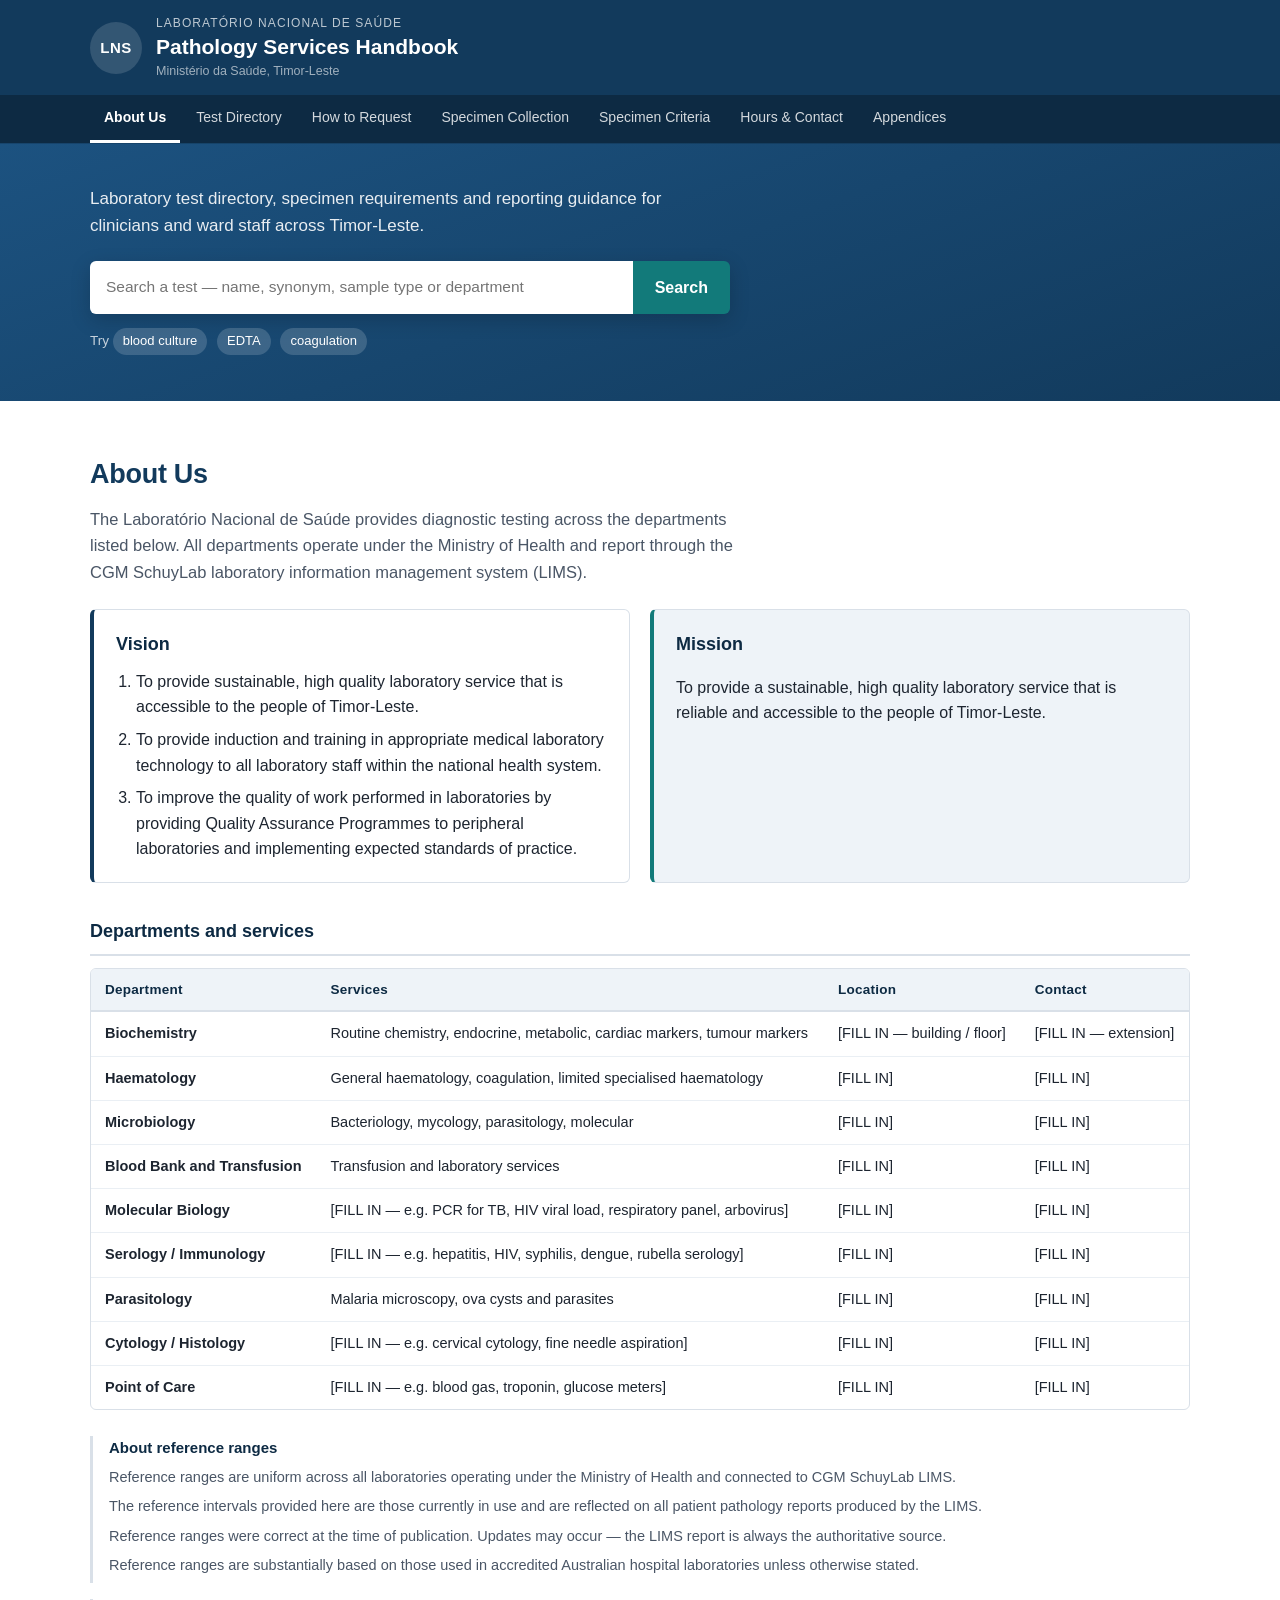
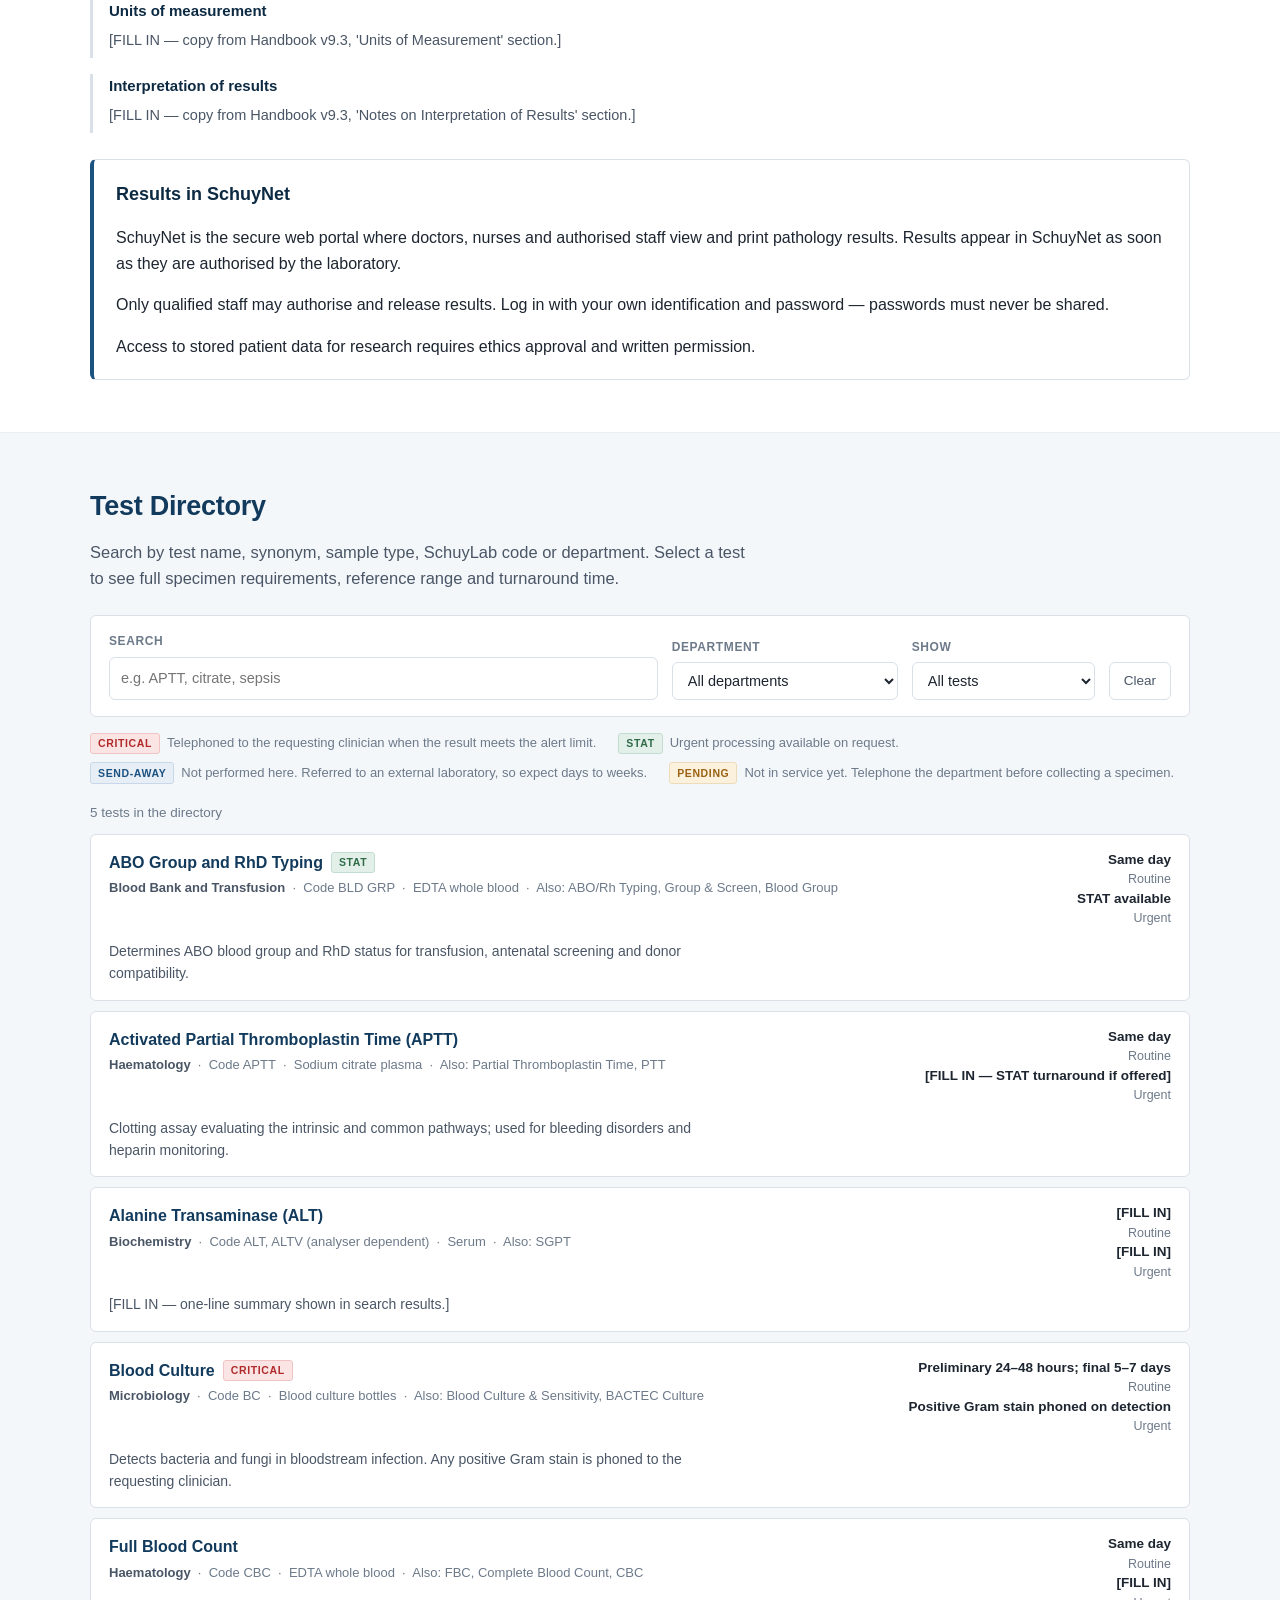
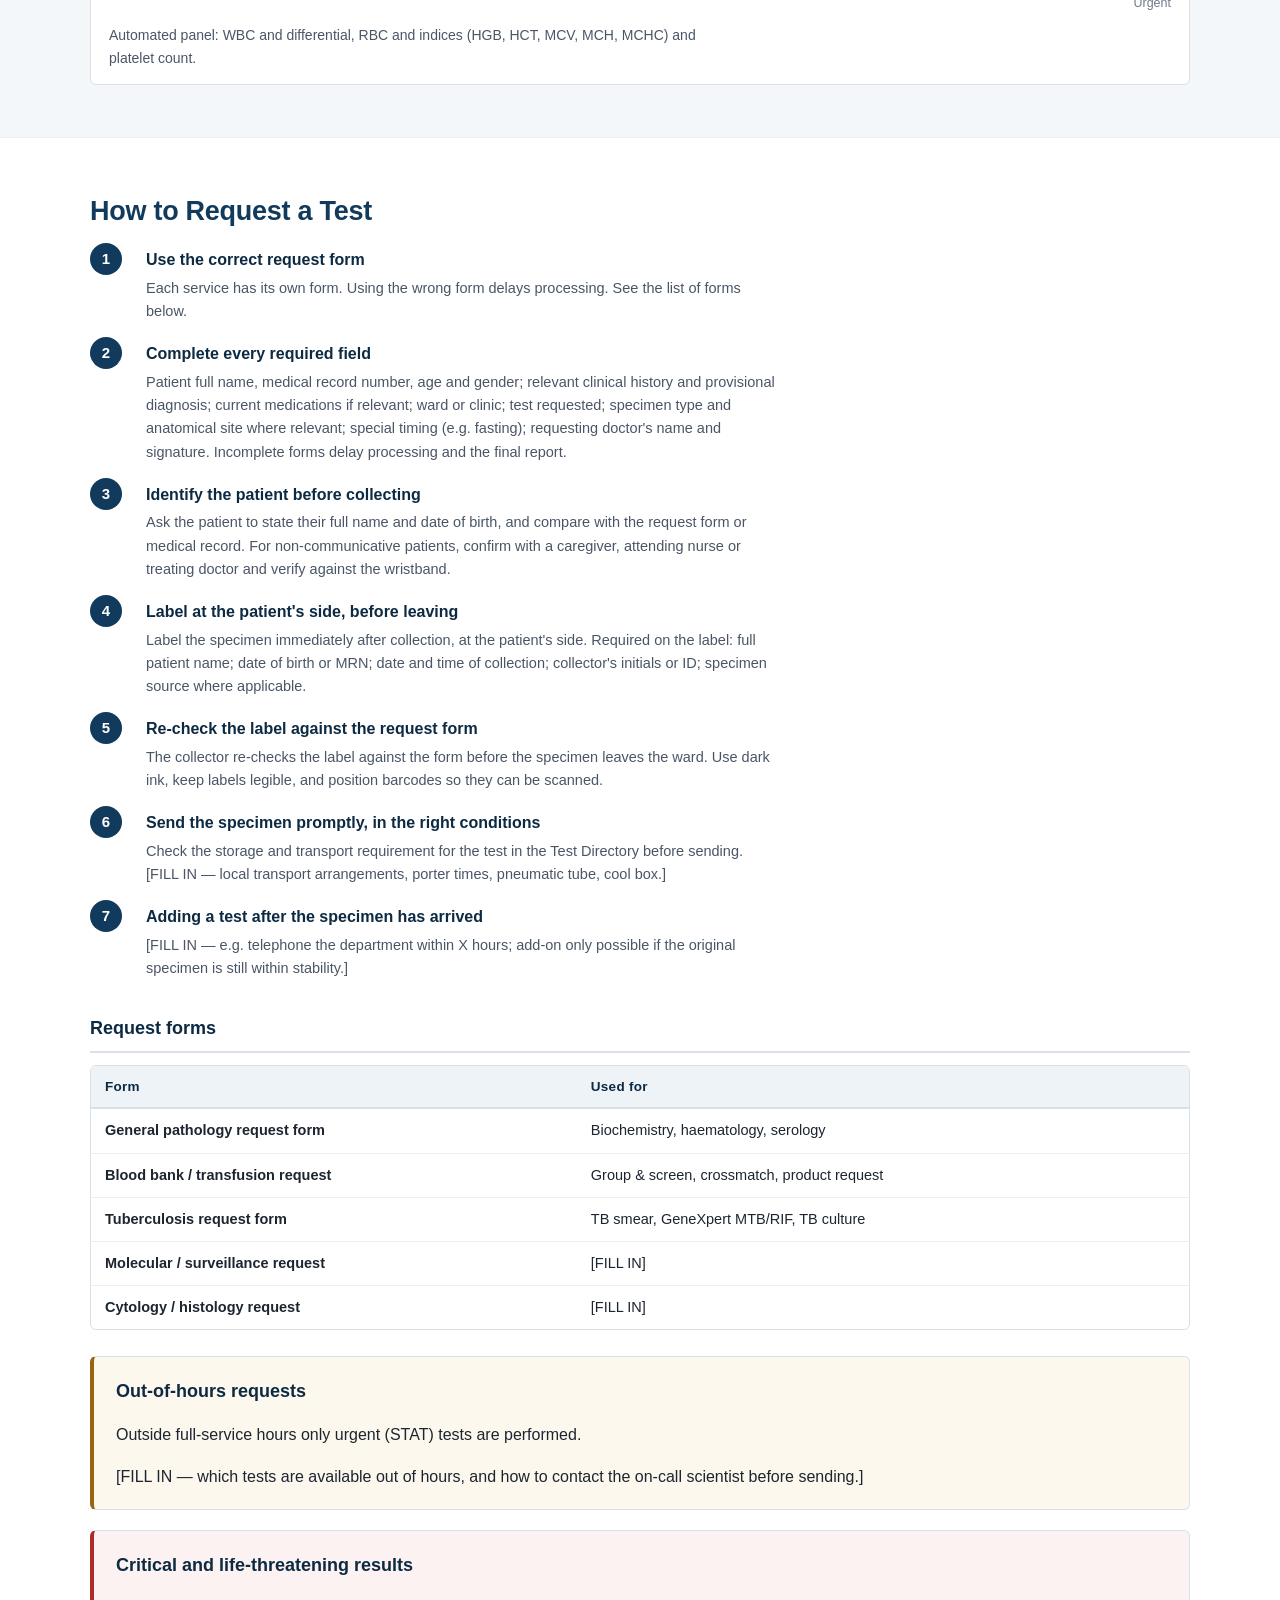
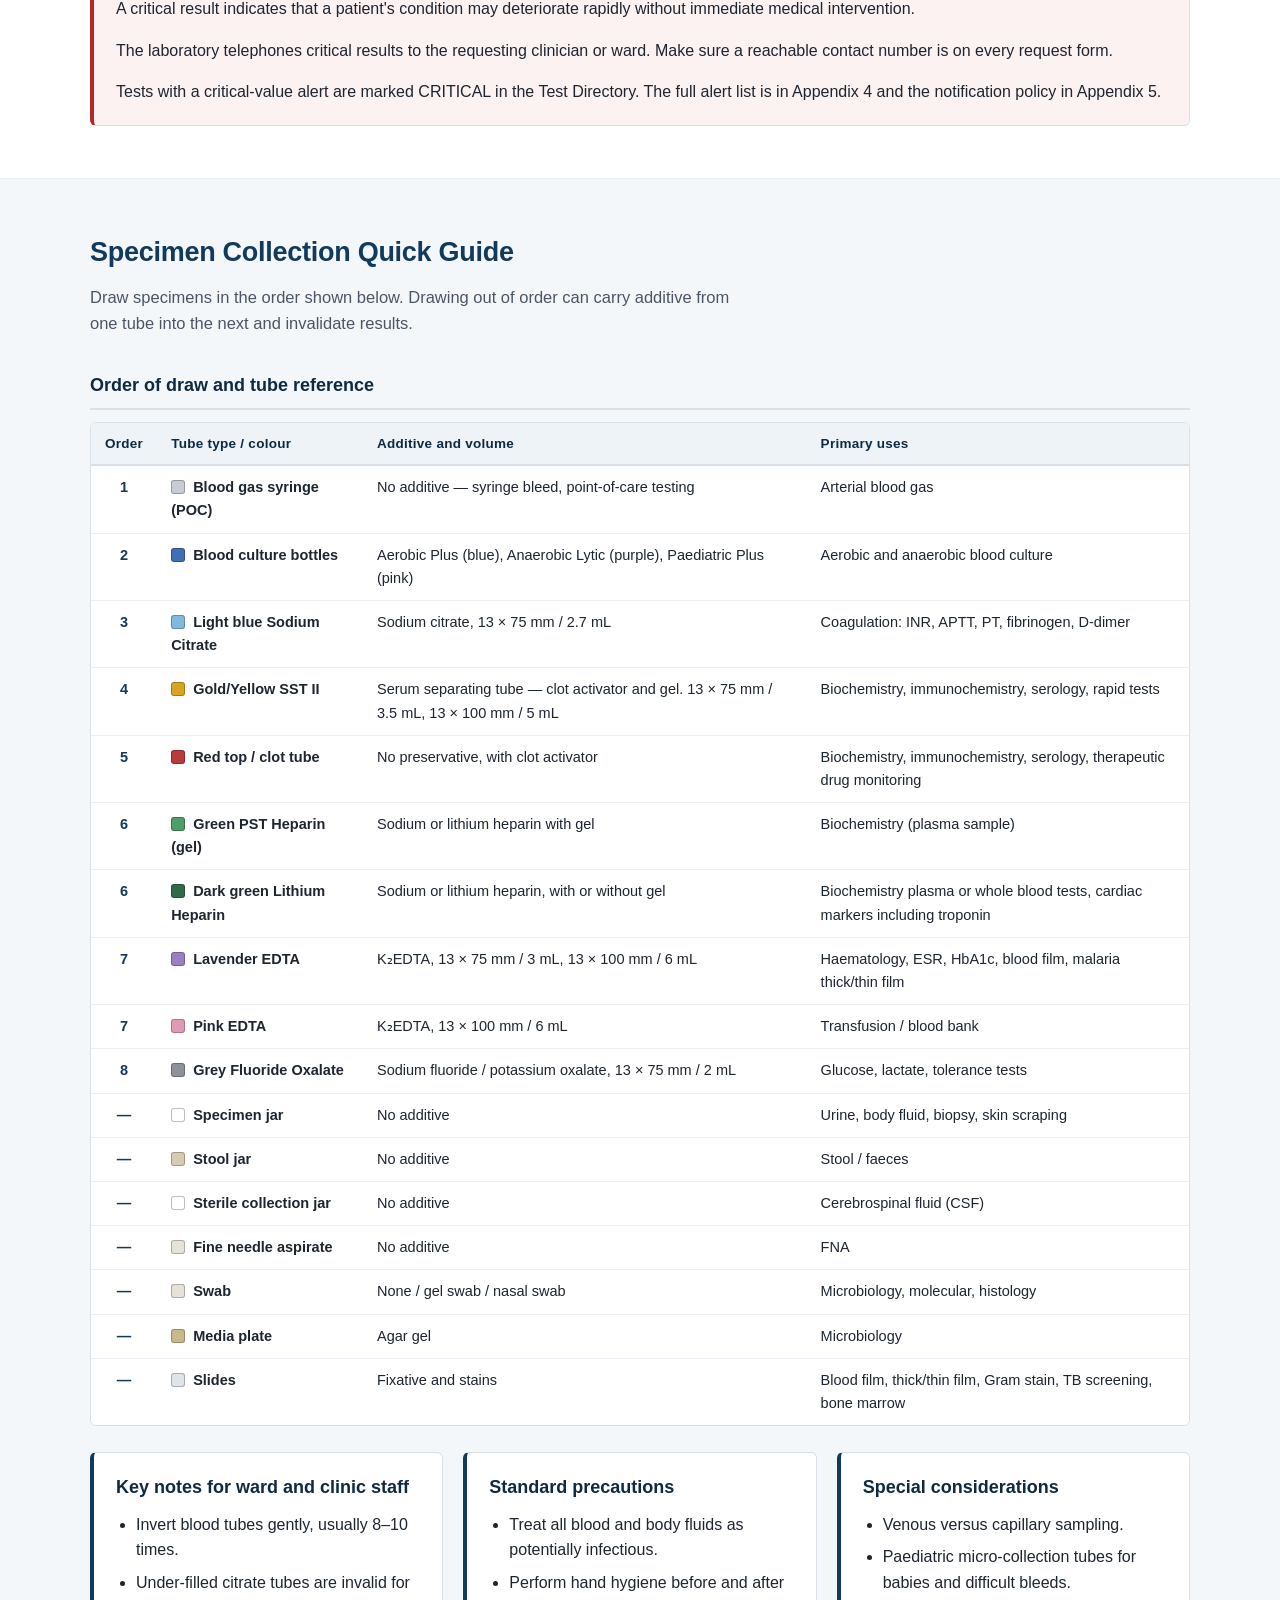
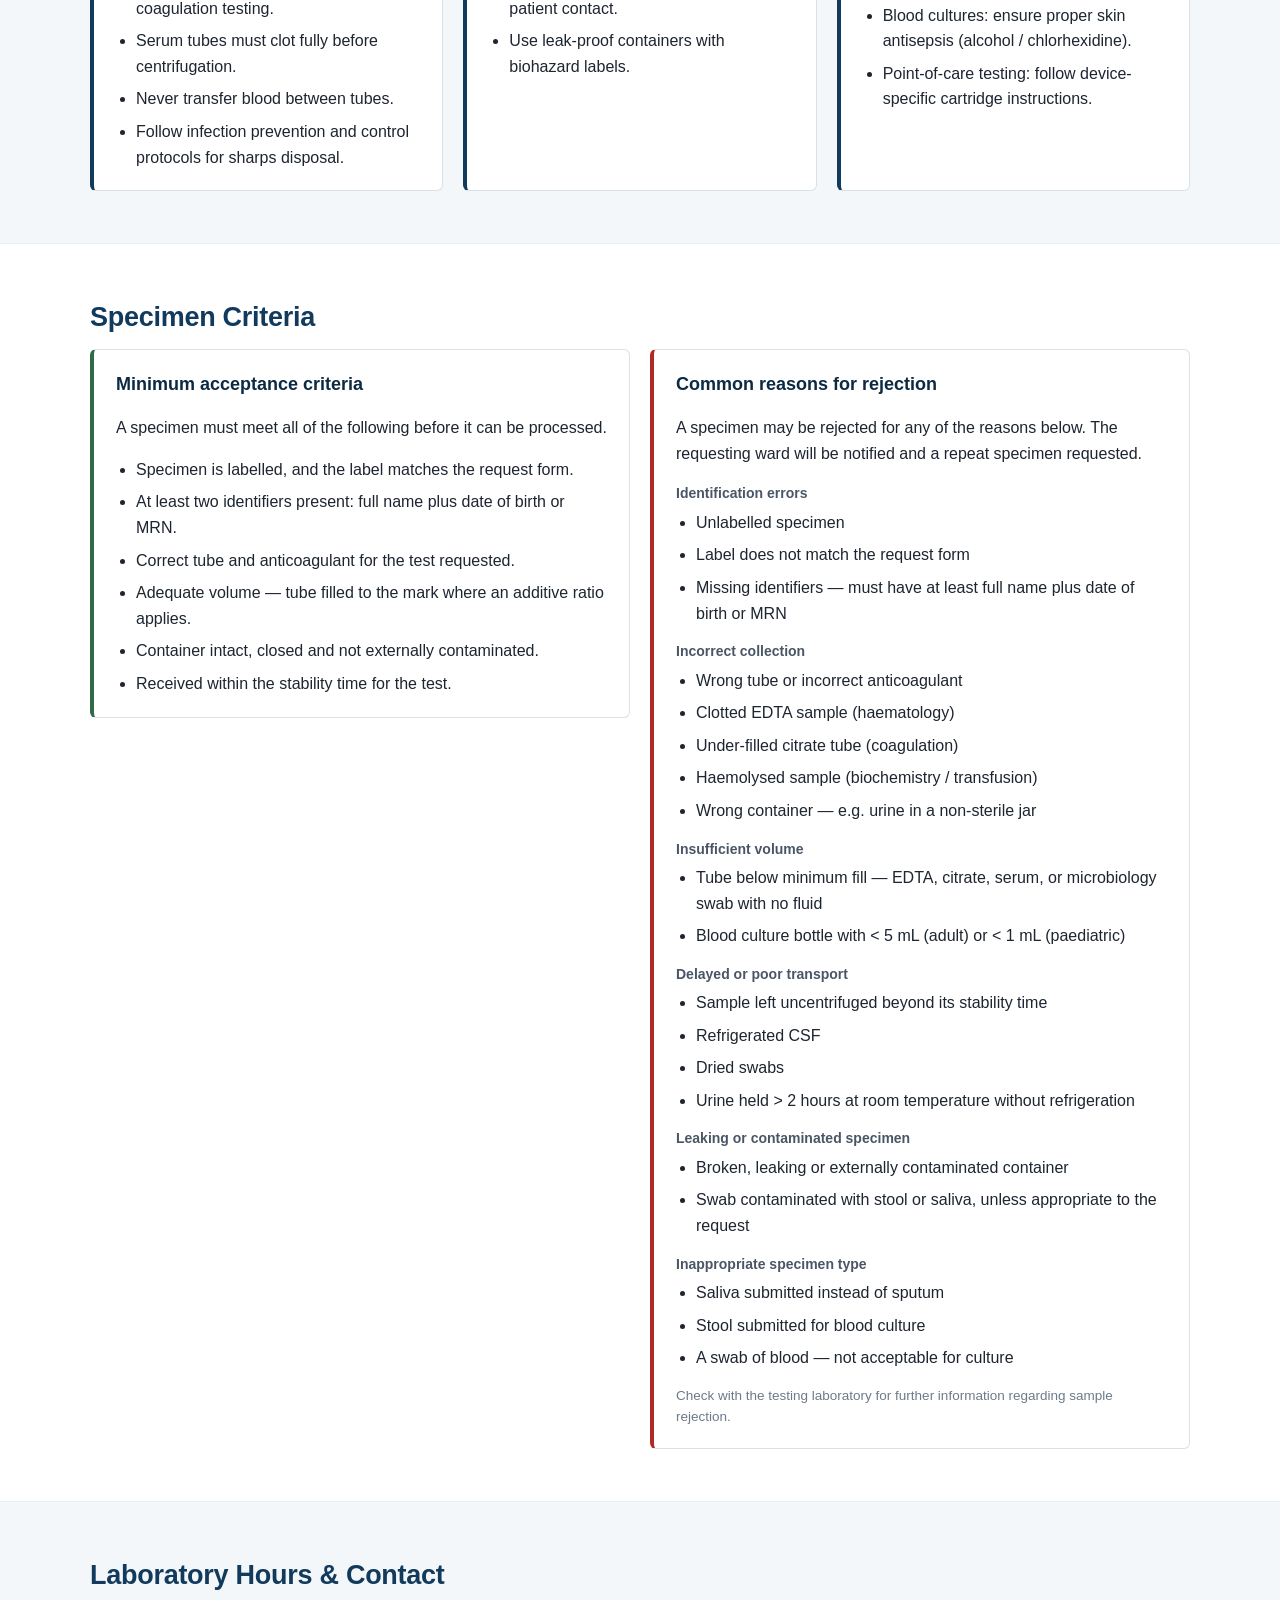
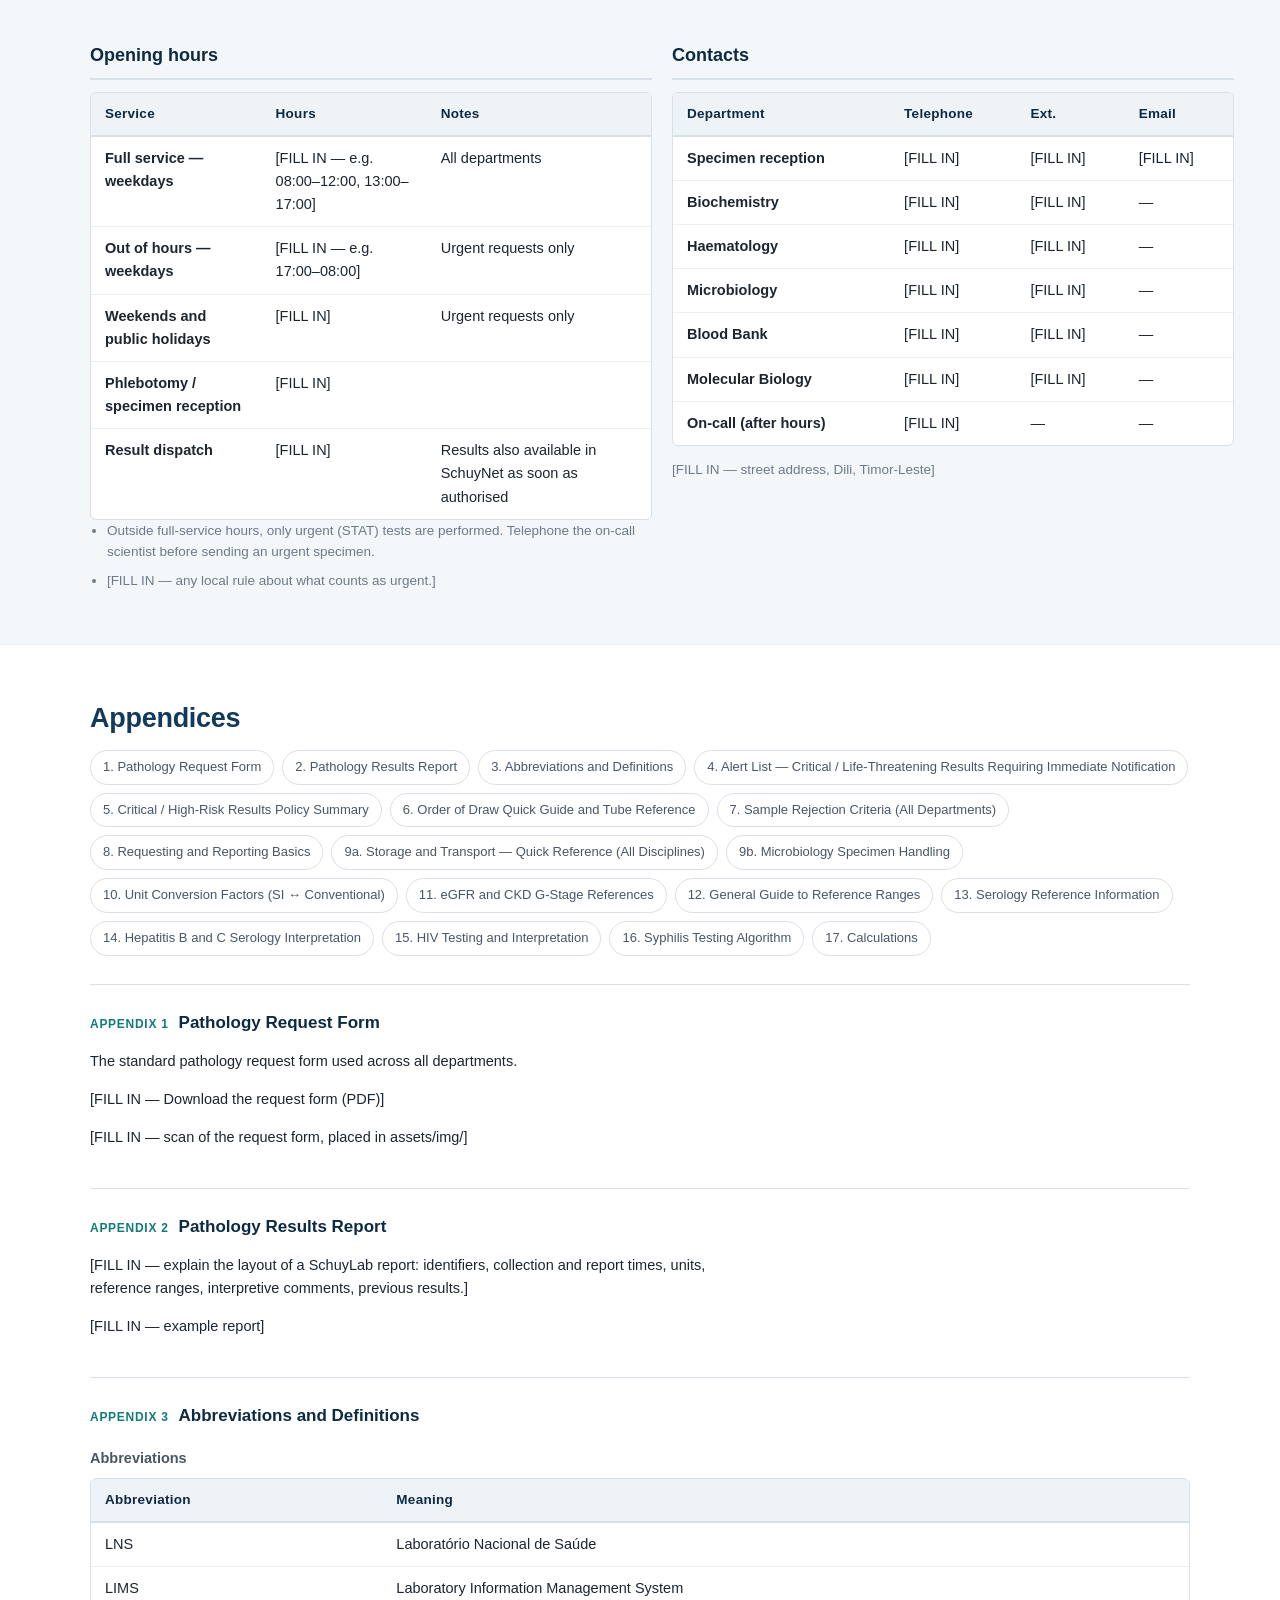
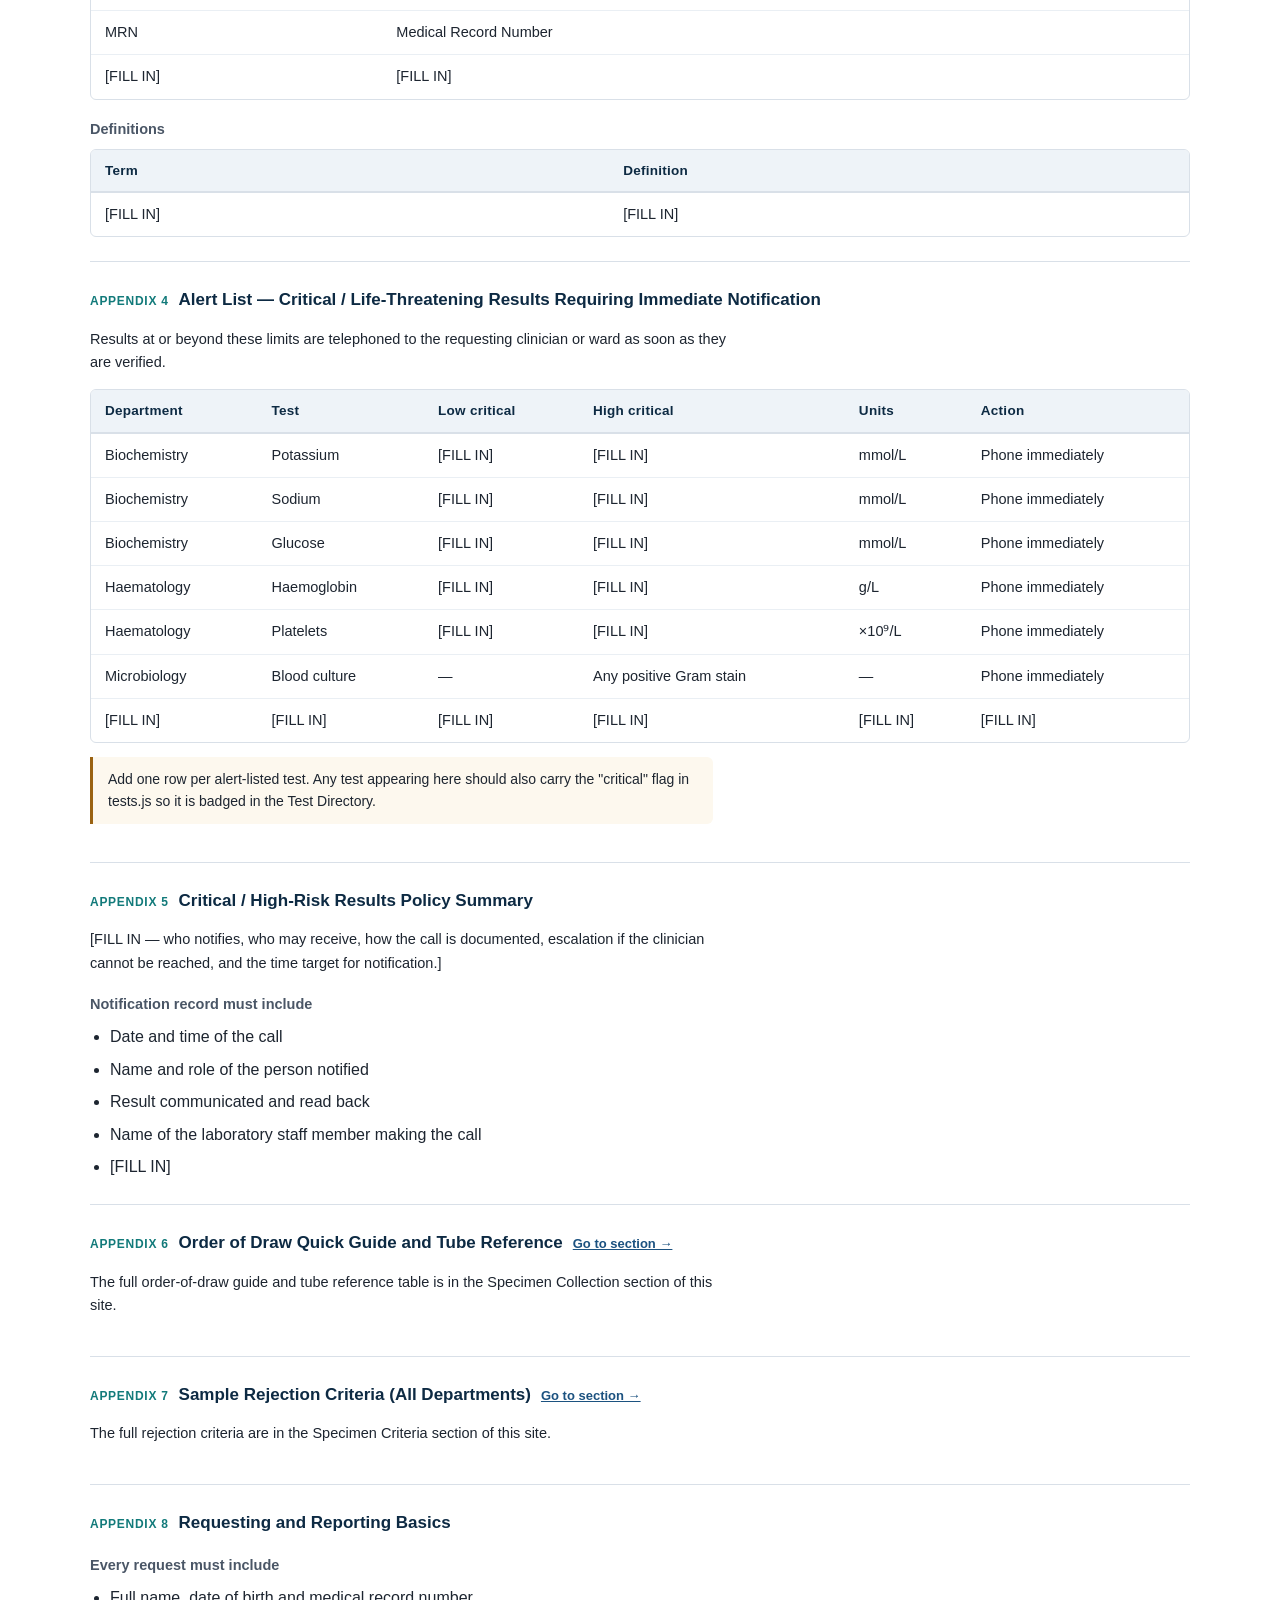
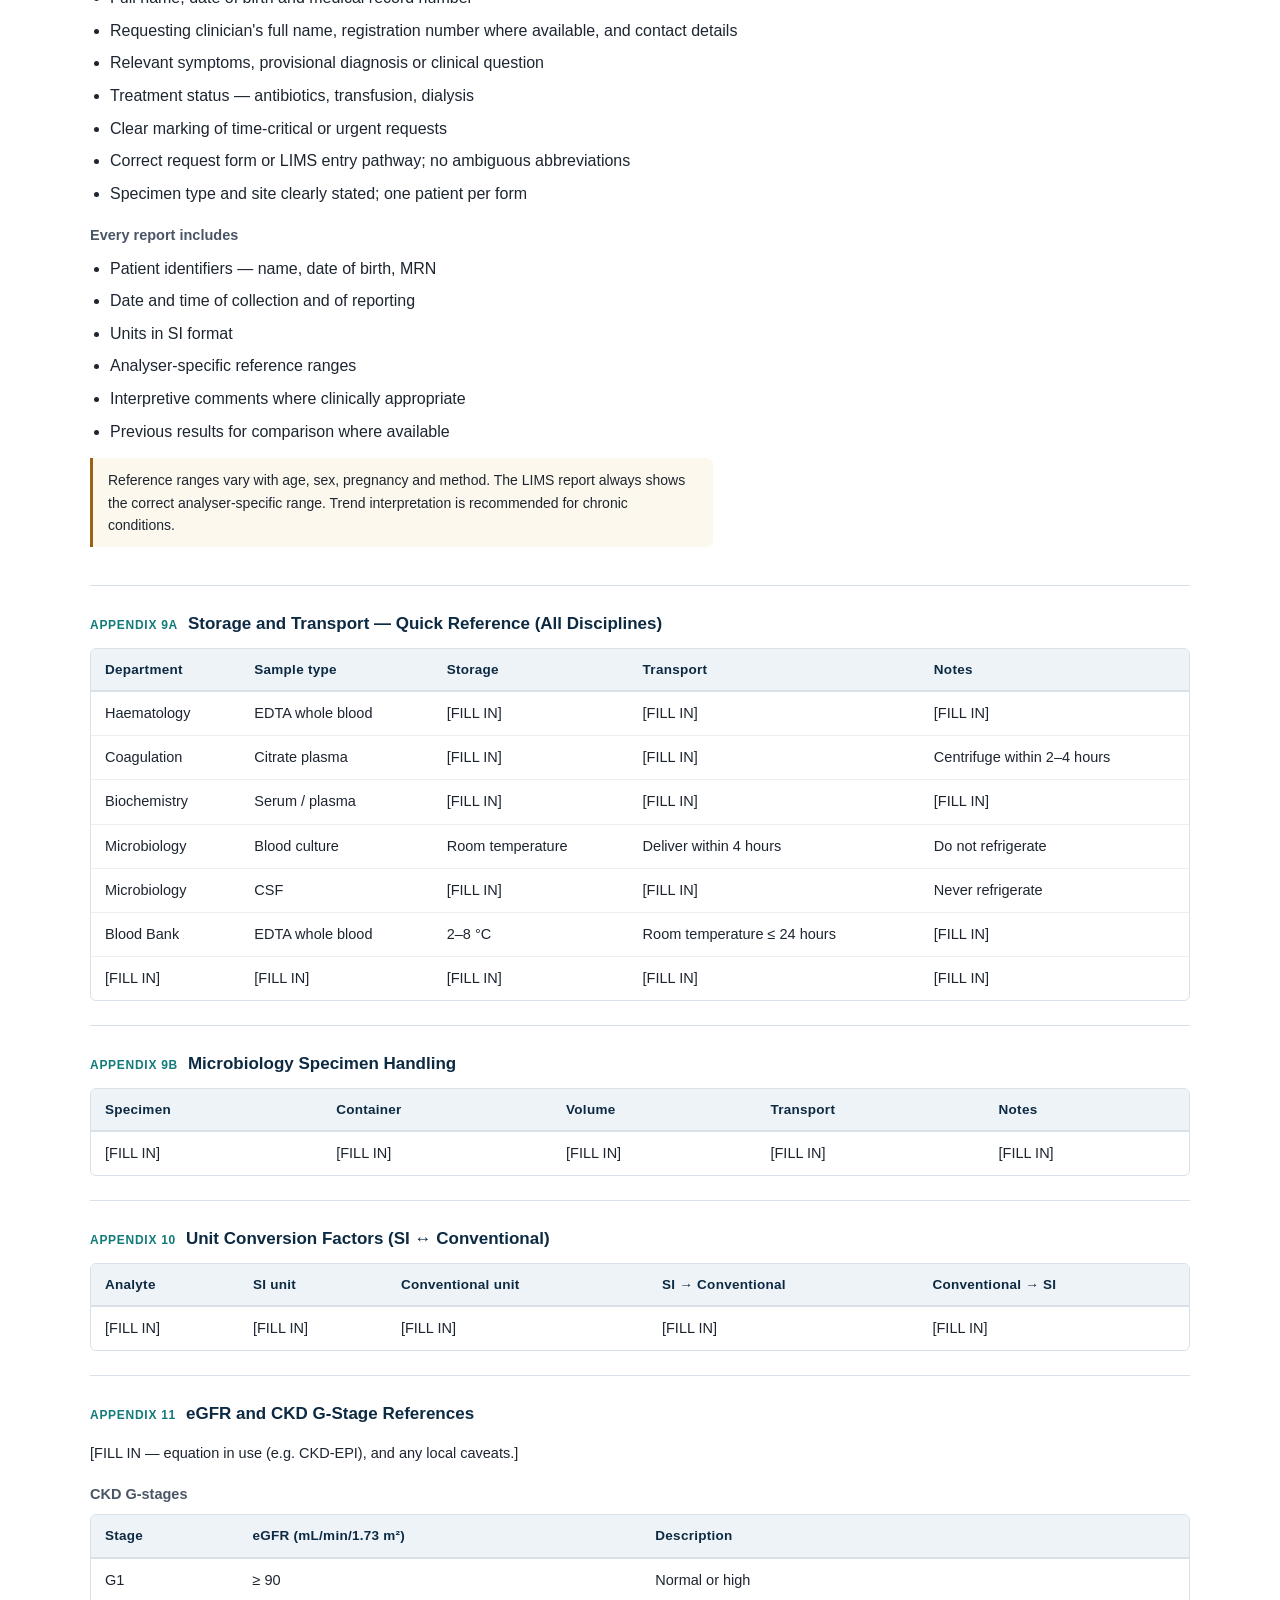
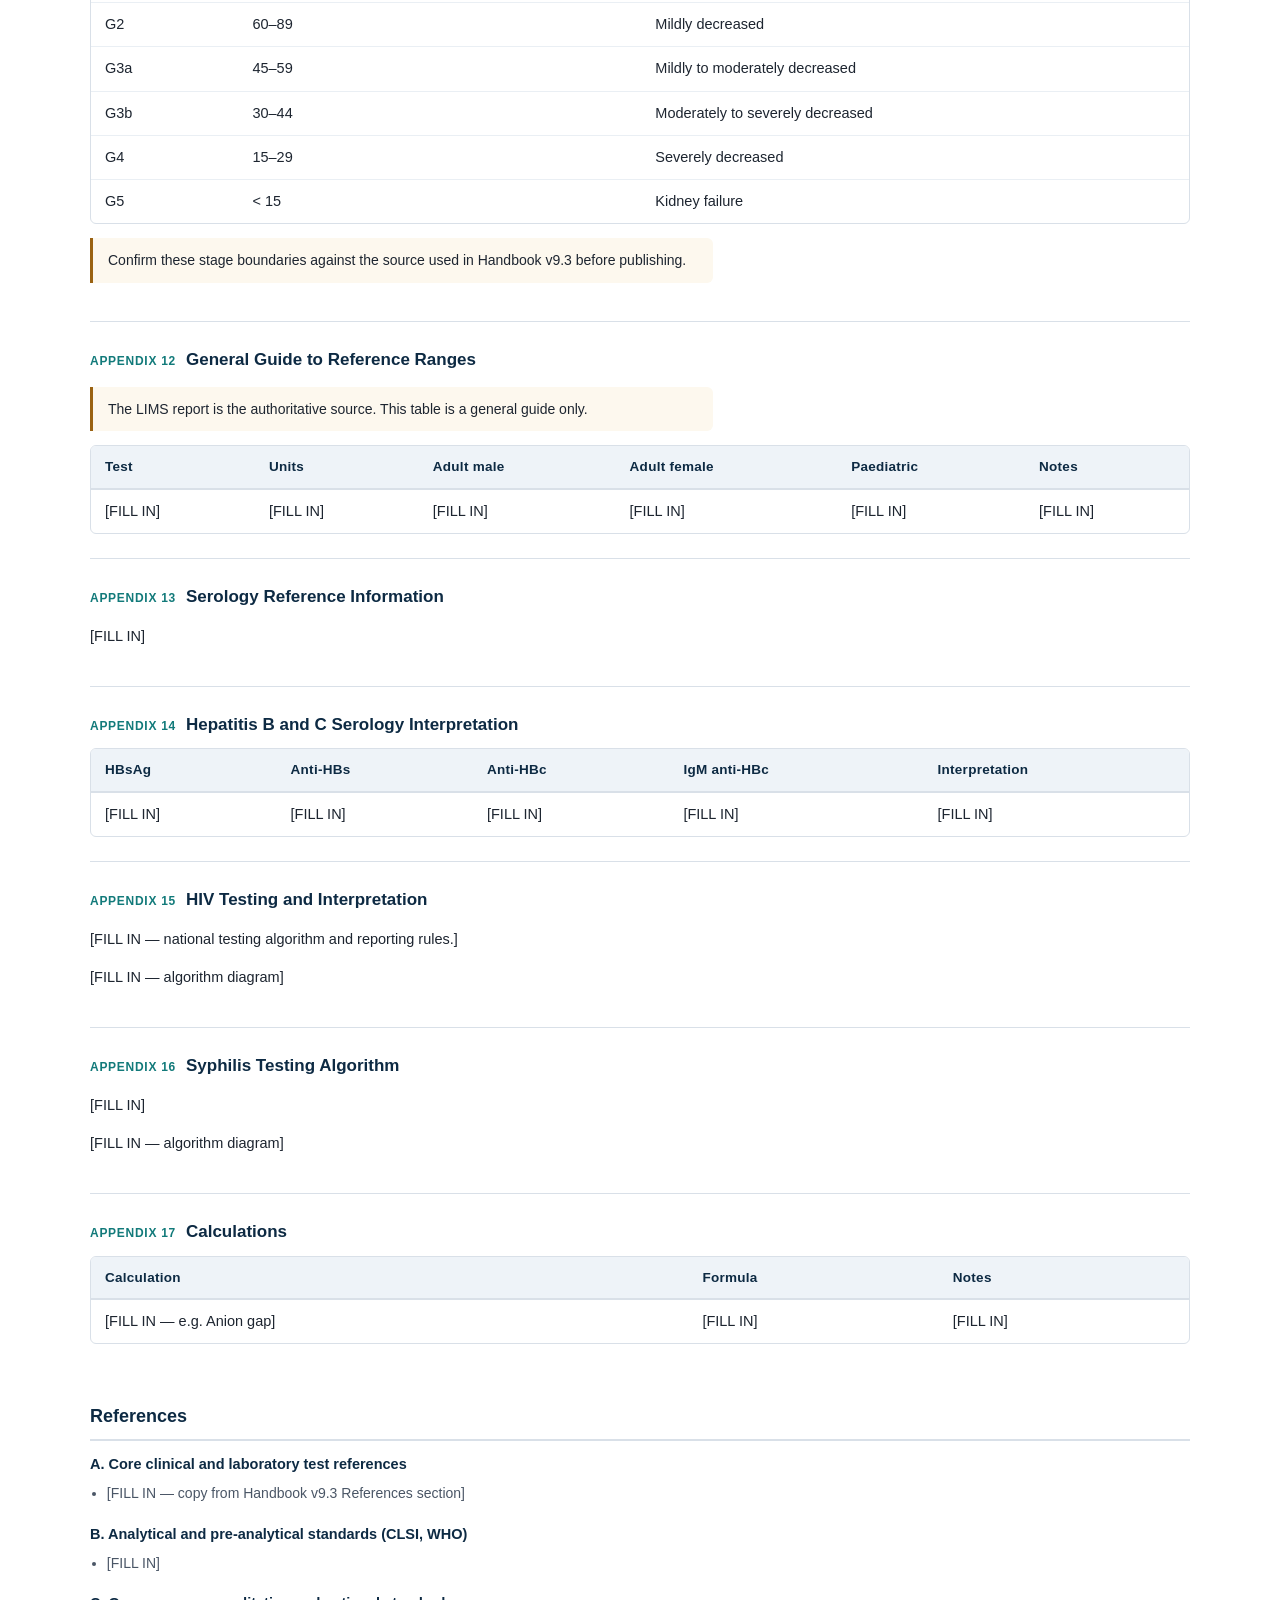
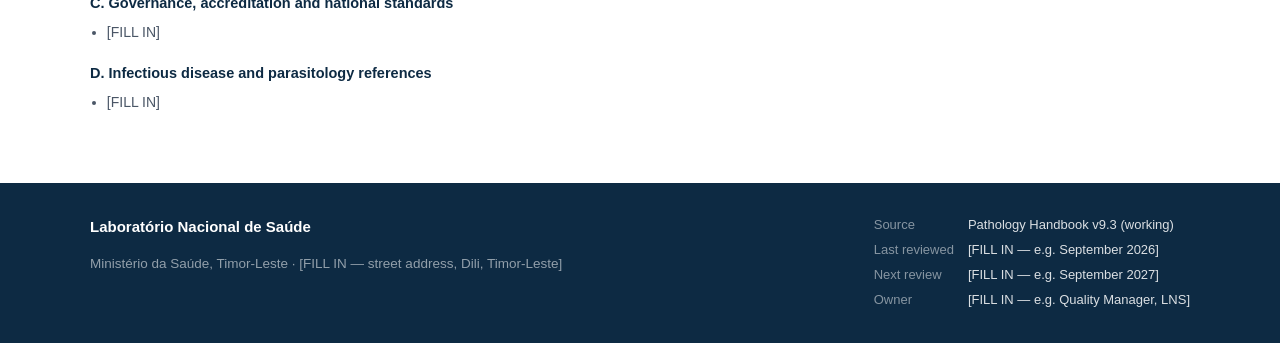
==== commit 484a62c5: "Reword test-directory status legend and empty-search message Replaces wording carried over from the " ====
--- a/index.html
+++ b/index.html
@@ -120,15 +120,15 @@
     </div>
 
     <div class="legend">
-      <span><b class="badge badge-critical">CRITICAL</b> has a critical-value alert — the laboratory will telephone this result</span>
-      <span><b class="badge badge-stat">STAT</b> urgent processing available</span>
-      <span><b class="badge badge-away">SEND-AWAY</b> referred to another laboratory; results take days to weeks</span>
-      <span><b class="badge badge-pending">PENDING</b> not currently available — check with the department before requesting</span>
+      <span><b class="badge badge-critical">CRITICAL</b> Telephoned to the requesting clinician when the result meets the alert limit.</span>
+      <span><b class="badge badge-stat">STAT</b> Urgent processing available on request.</span>
+      <span><b class="badge badge-away">SEND-AWAY</b> Not performed here. Referred to an external laboratory, so expect days to weeks.</span>
+      <span><b class="badge badge-pending">PENDING</b> Not in service yet. Telephone the department before collecting a specimen.</span>
     </div>
 
     <p class="result-count" id="resultCount"></p>
     <div id="testResults" class="test-list"></div>
-    <p class="empty-state" id="emptyState" hidden>No matching test. Try a shorter search term, or clear the filters.</p>
+    <p class="empty-state" id="emptyState" hidden>Nothing matched that search. Try fewer words or an abbreviation, or clear the filters.</p>
   </div>
 </section>
 
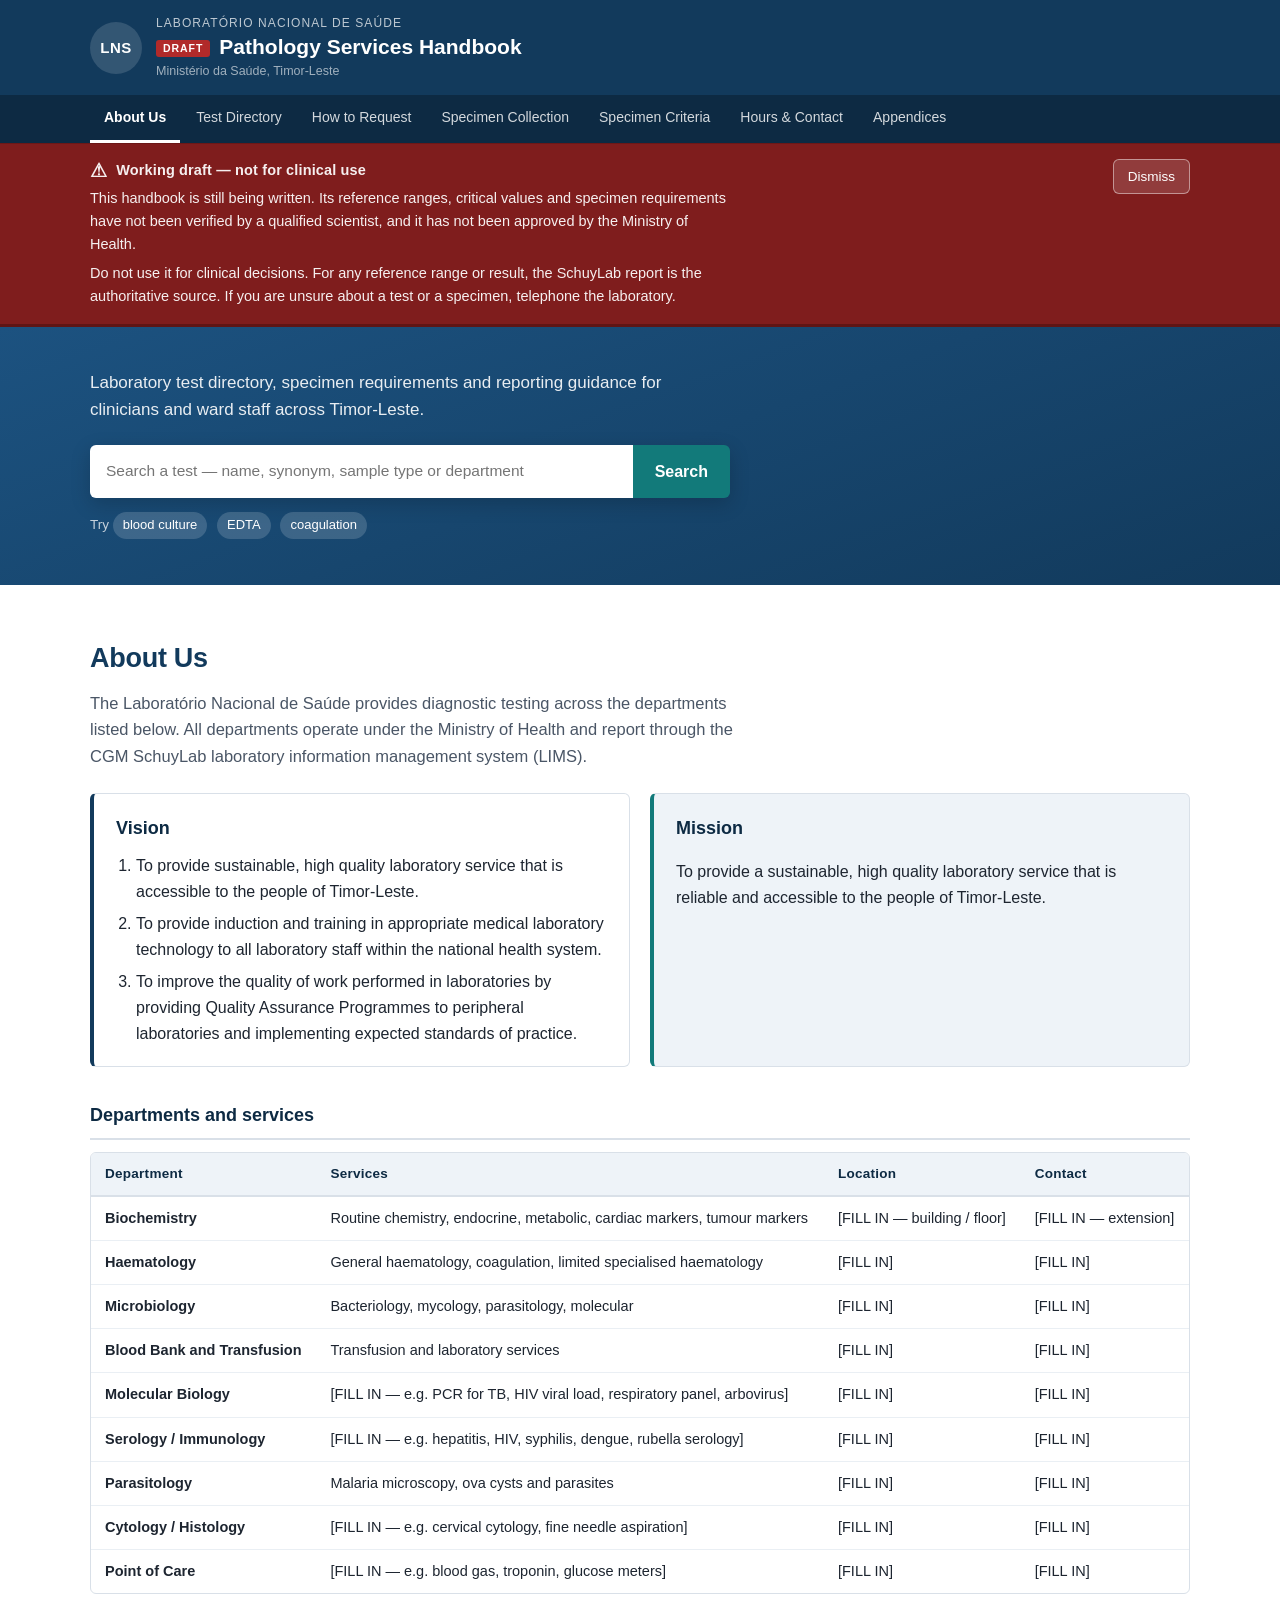
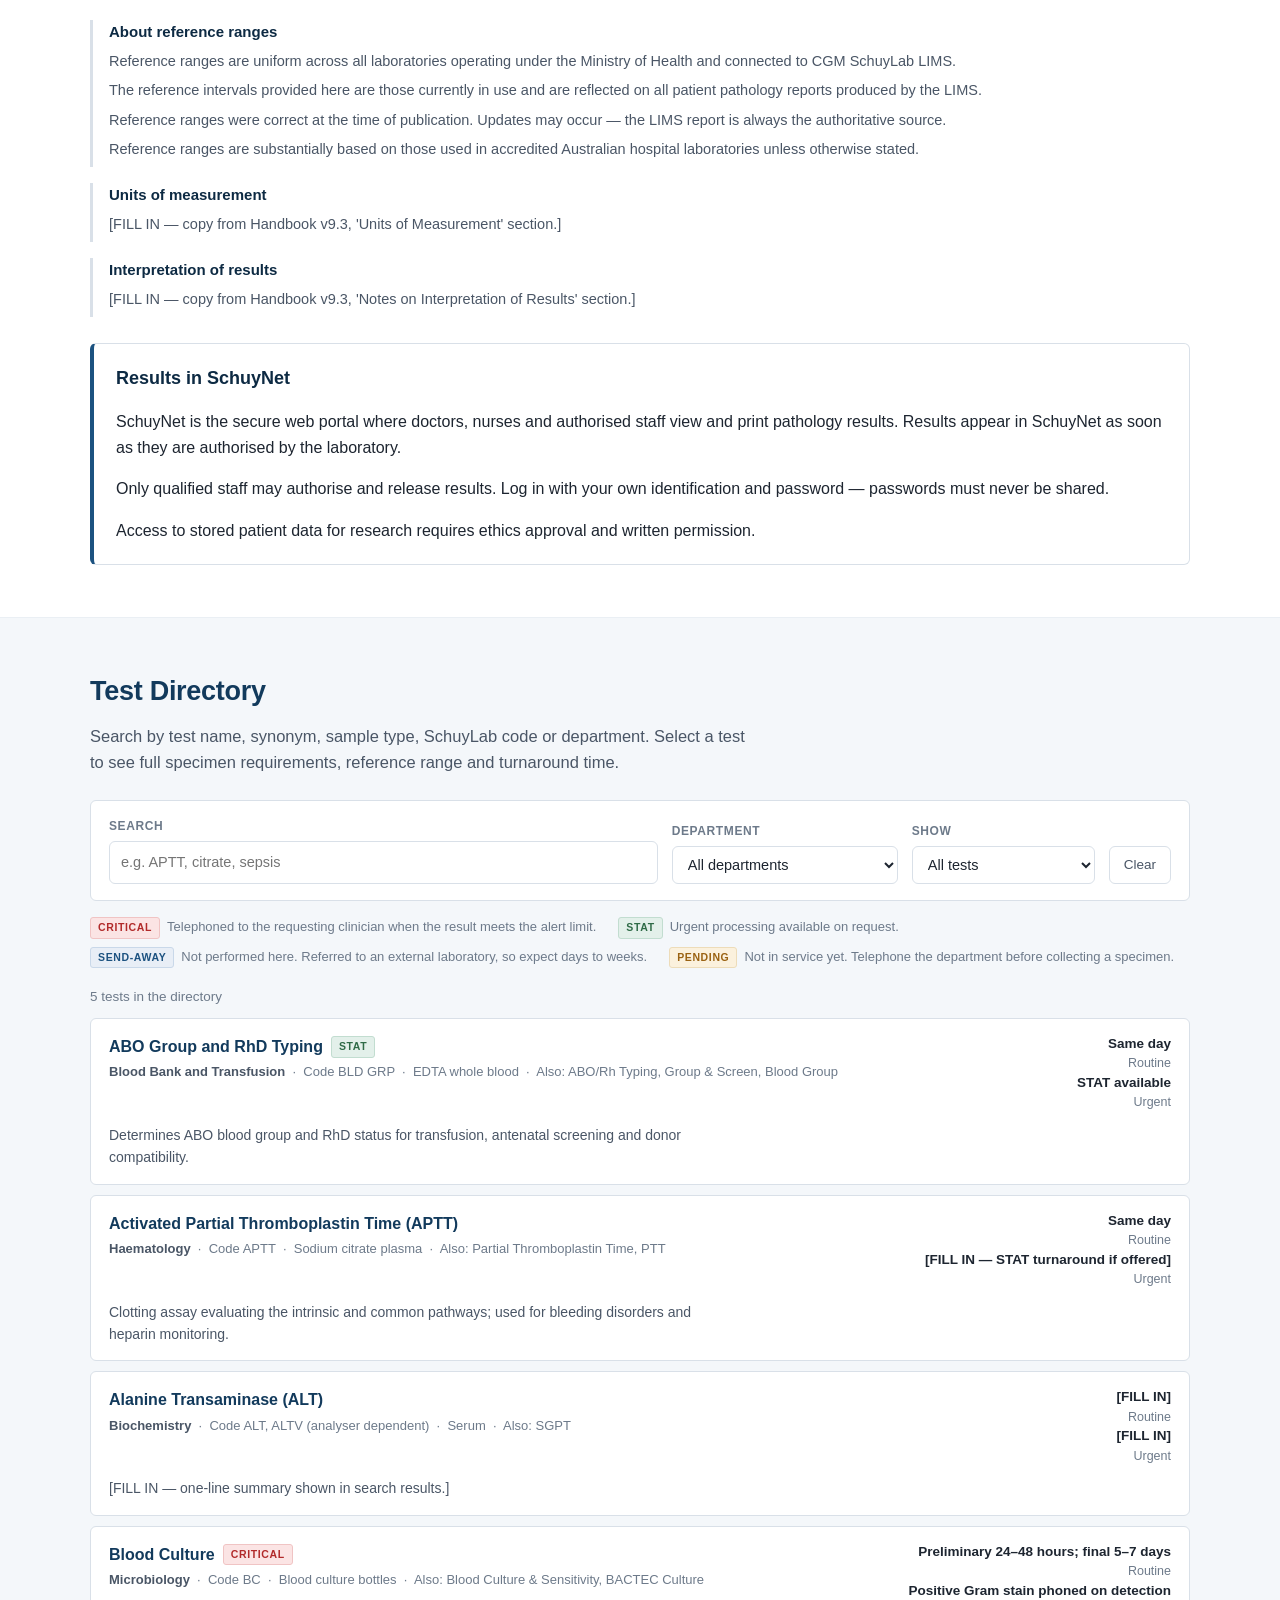
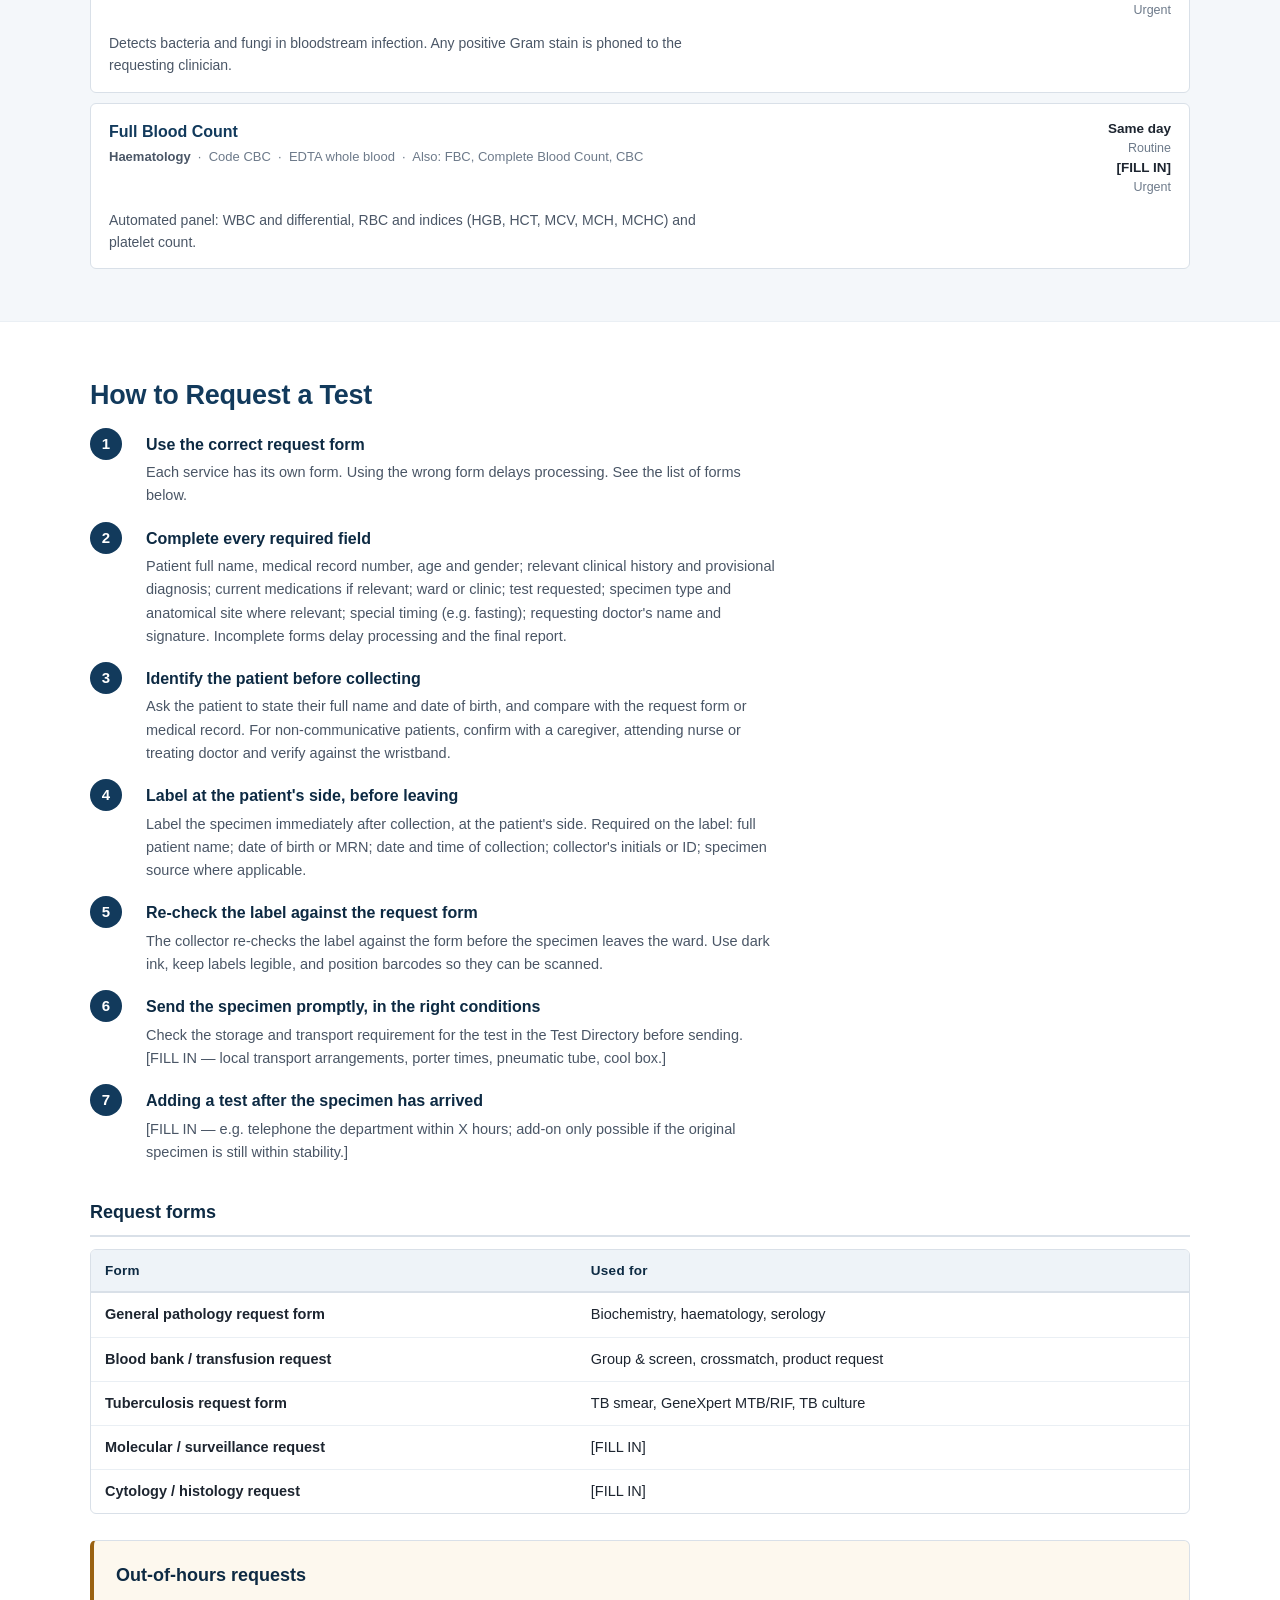
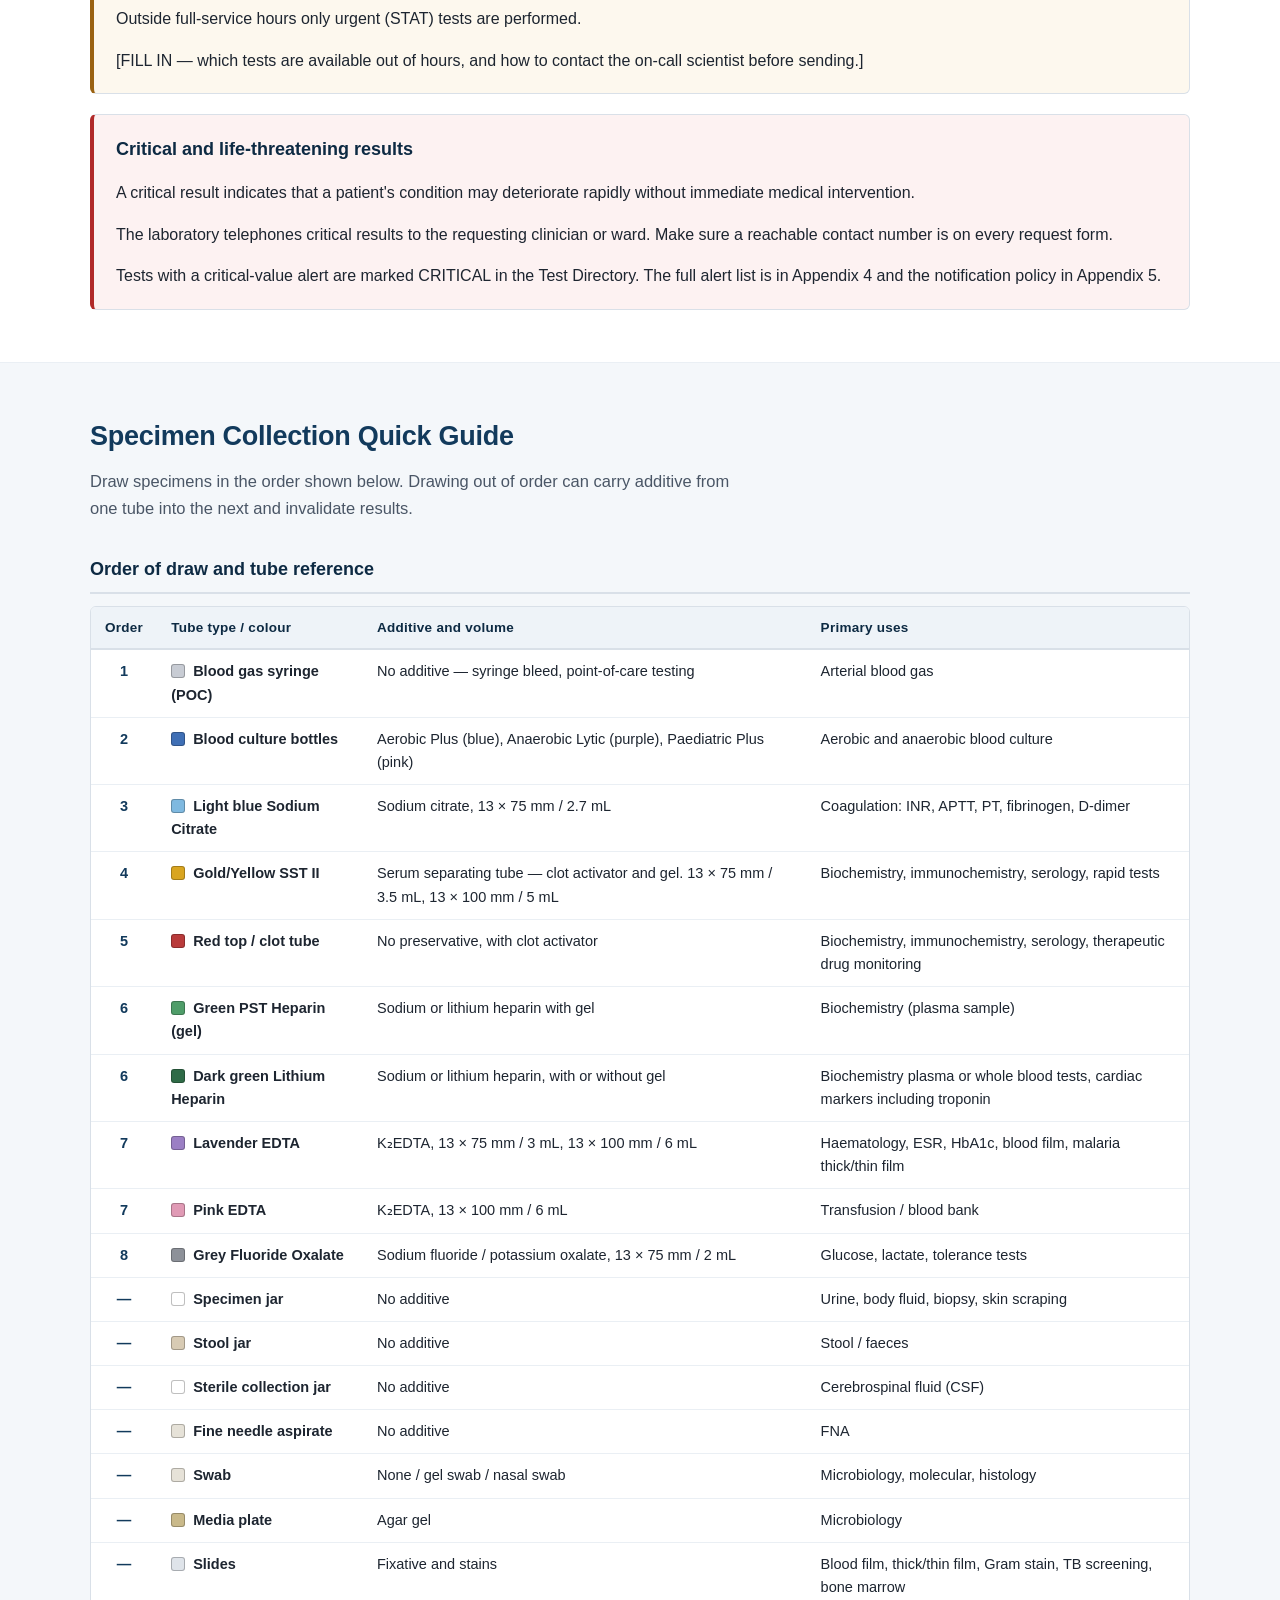
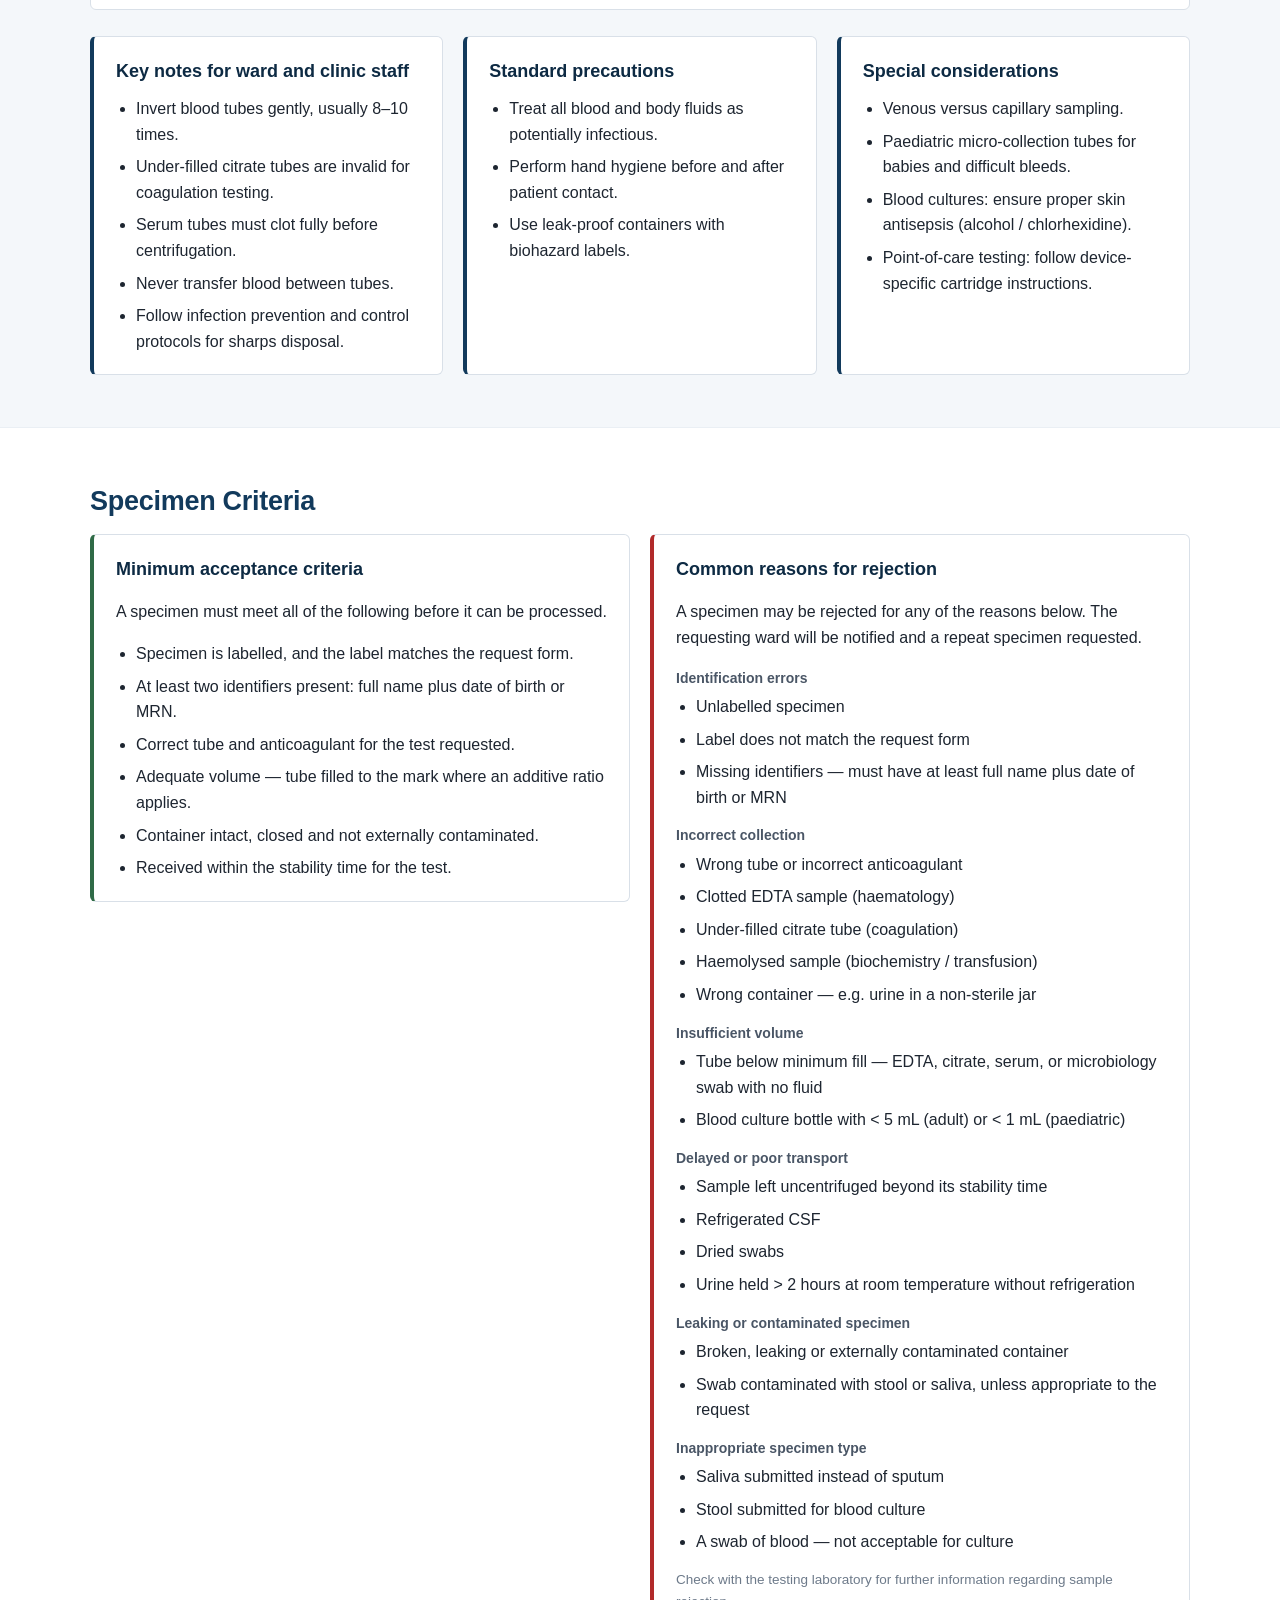
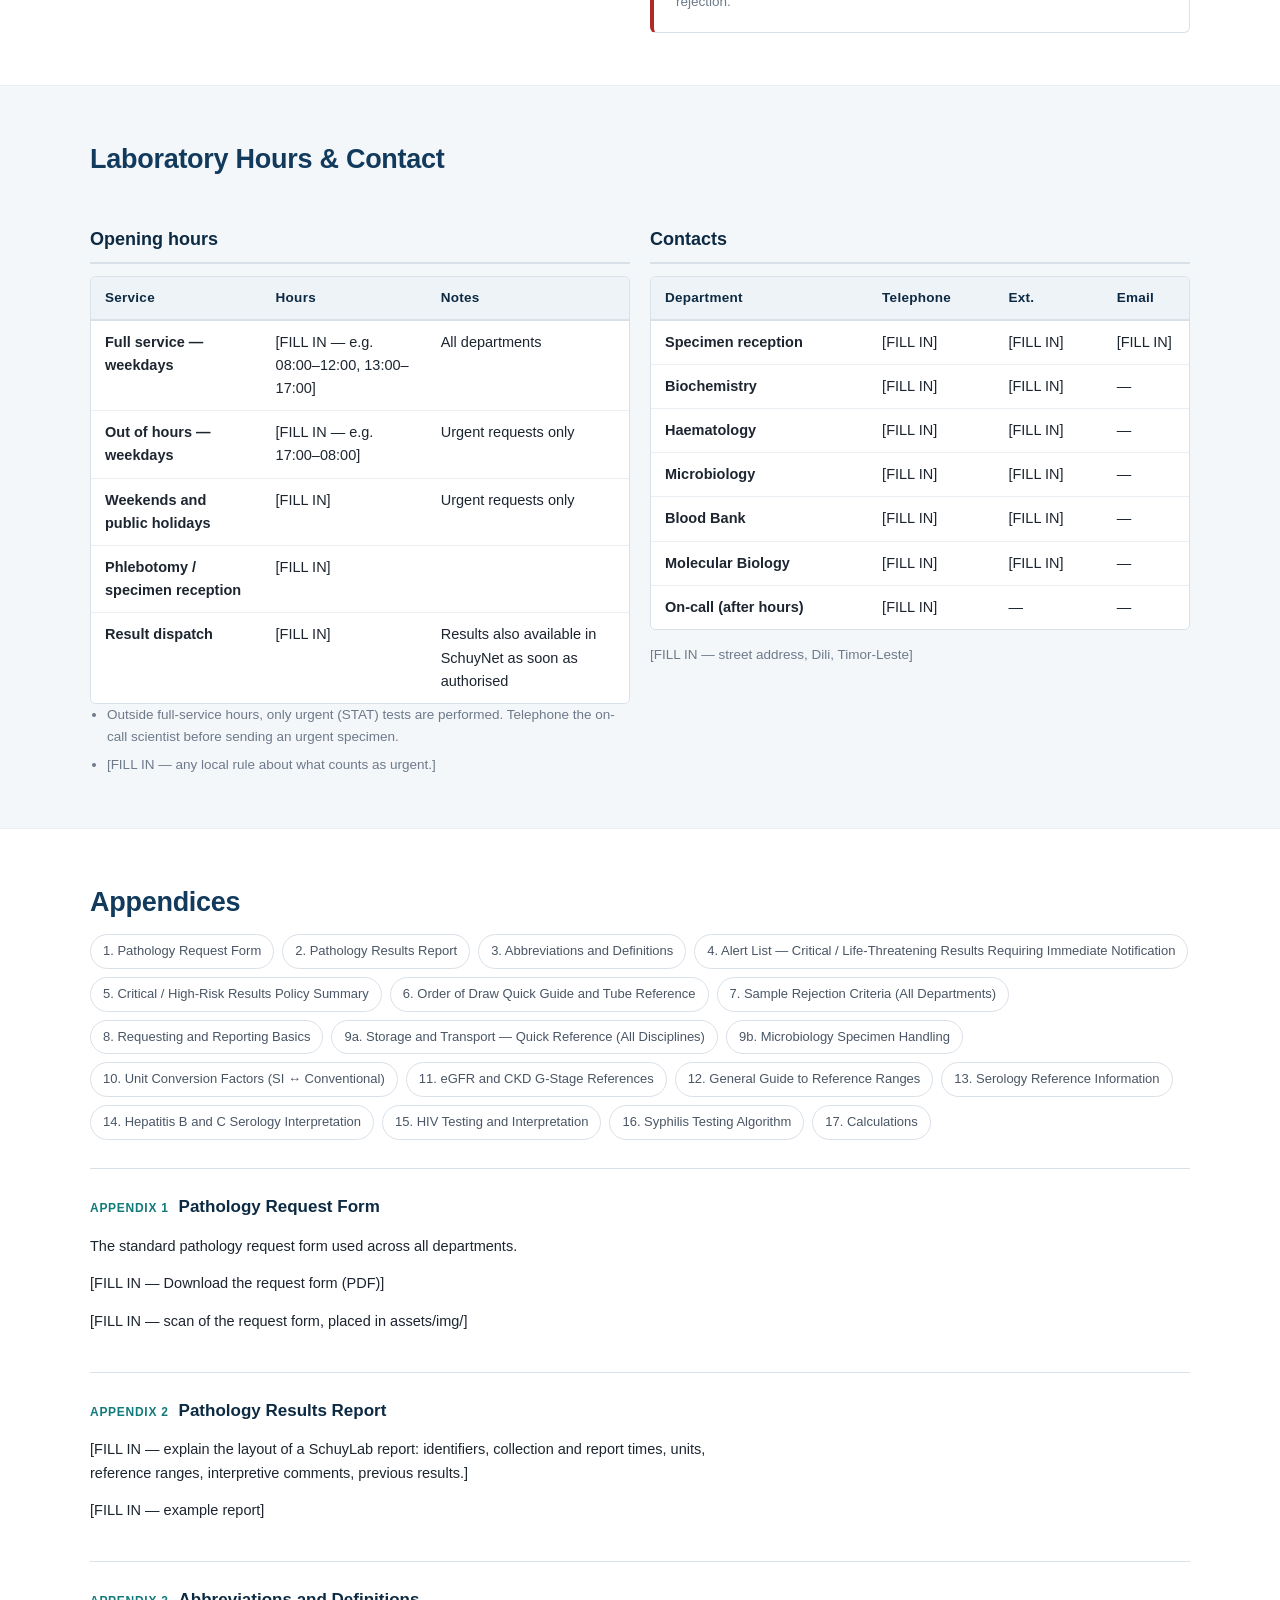
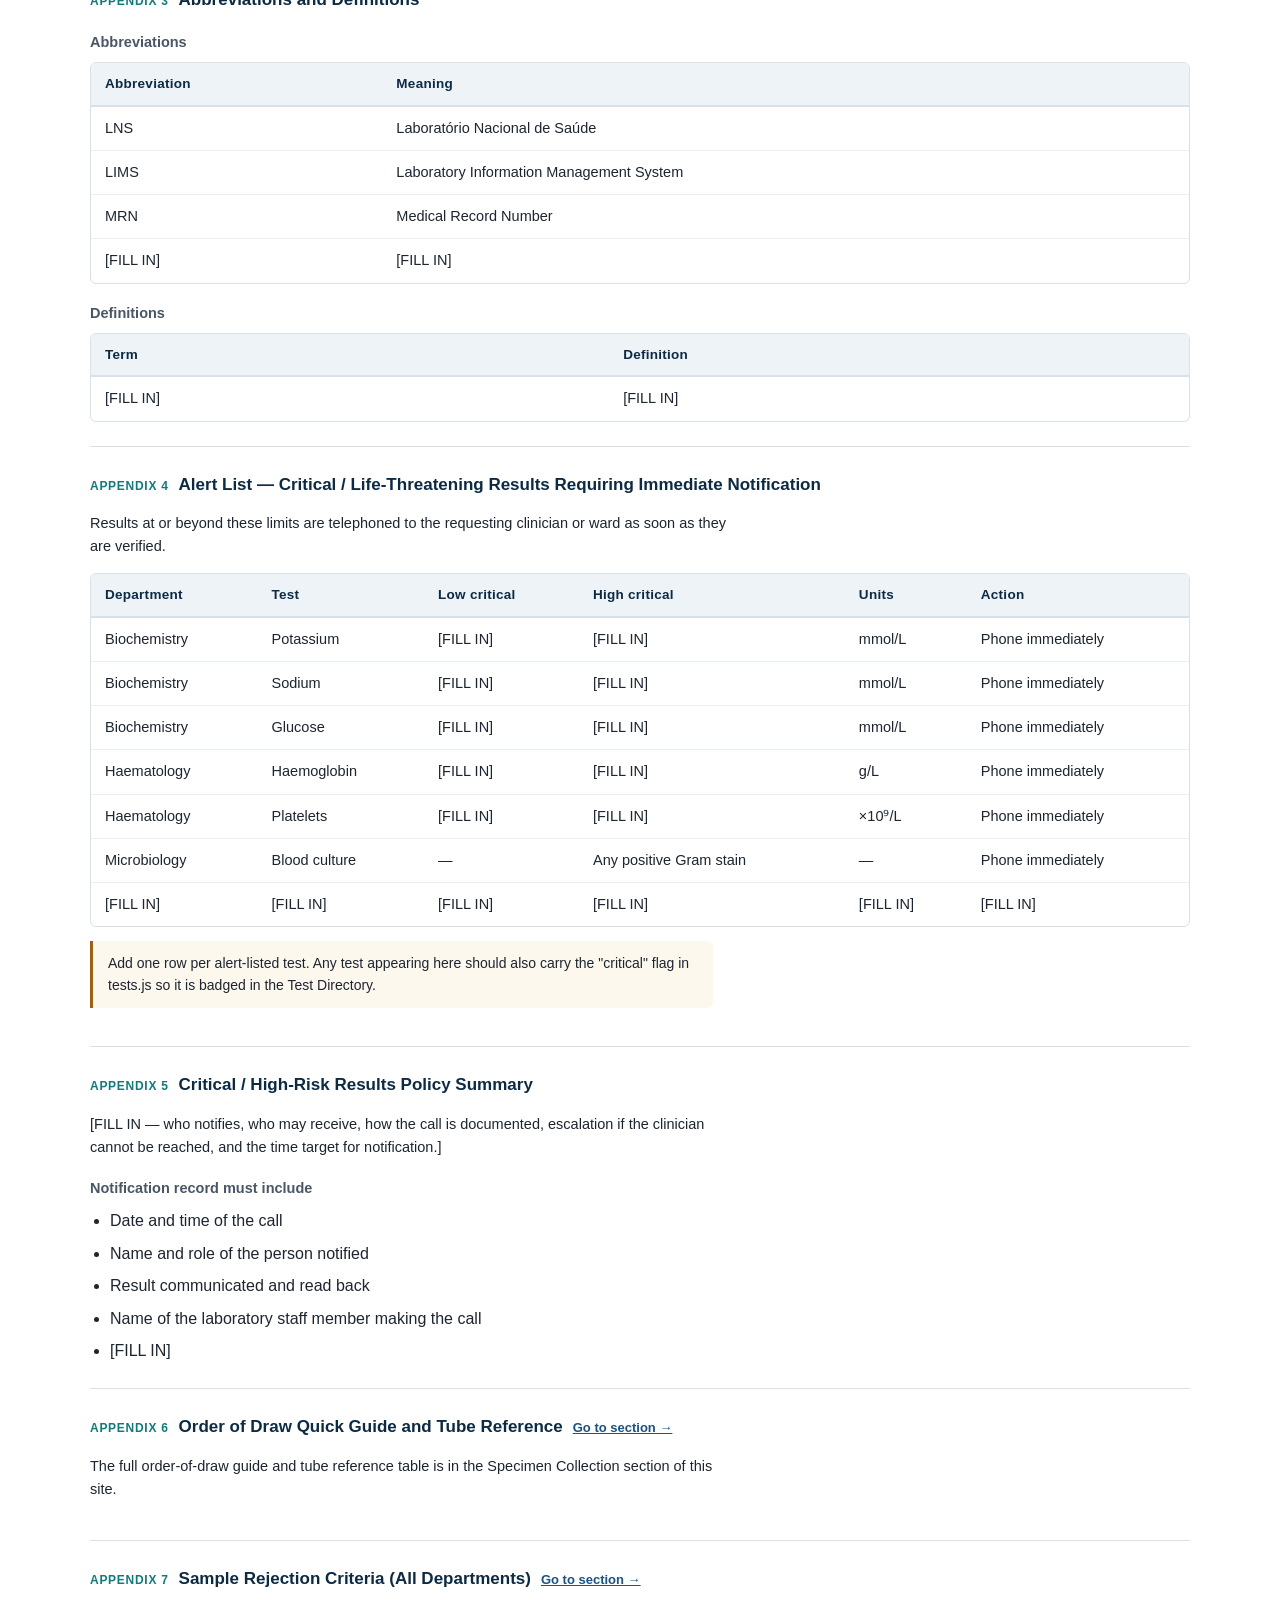
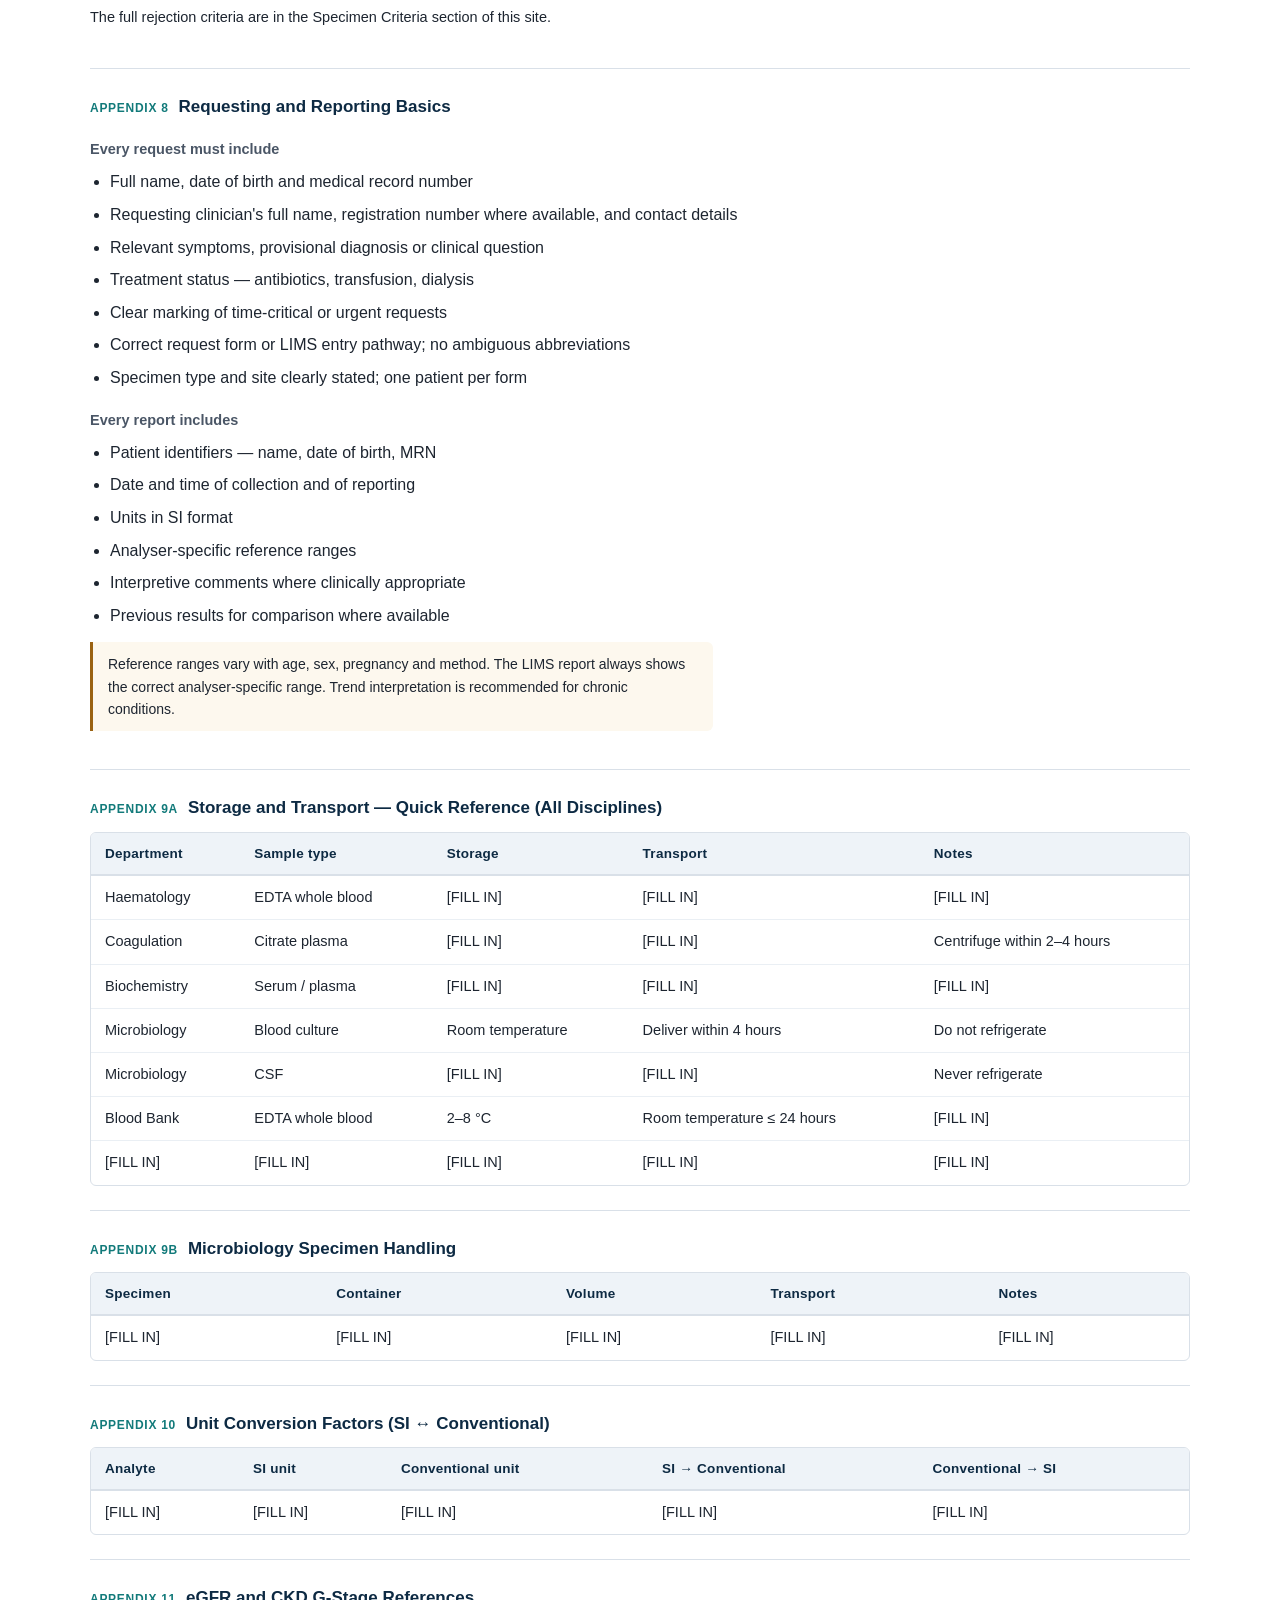
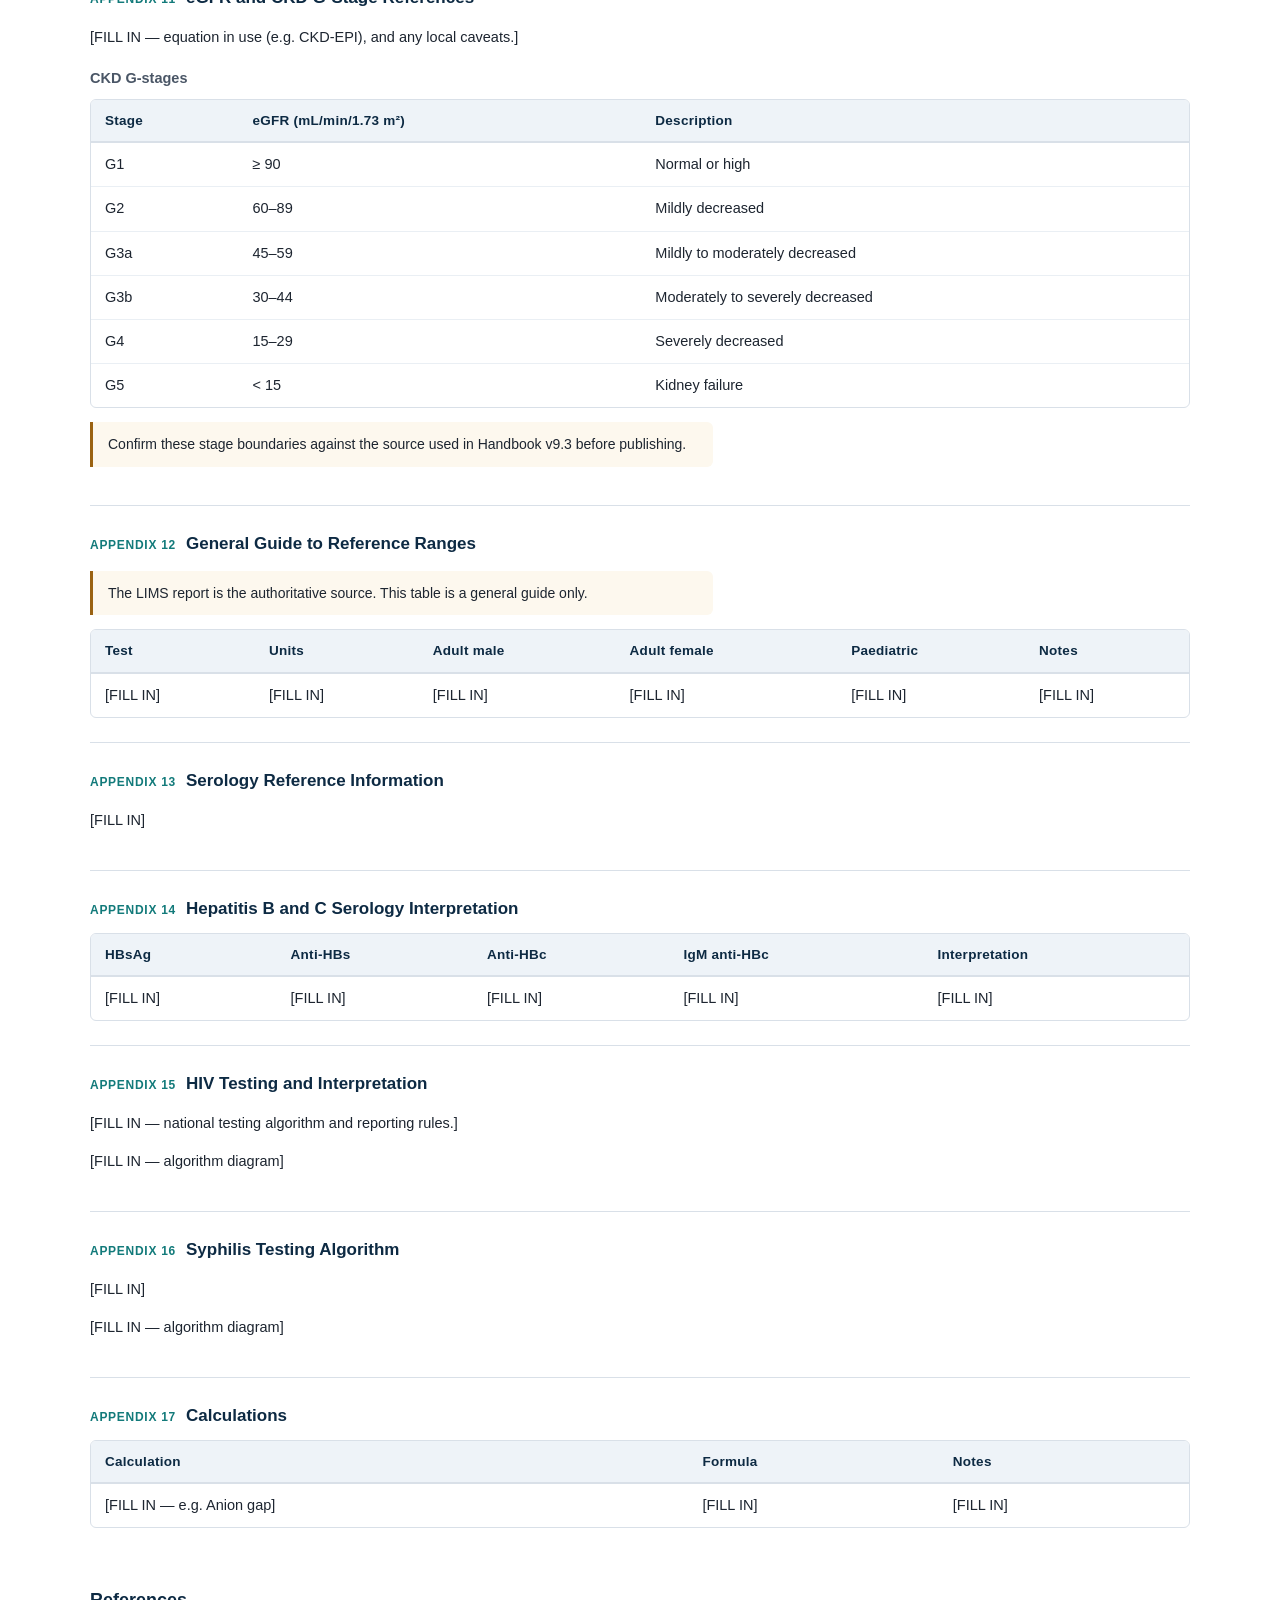
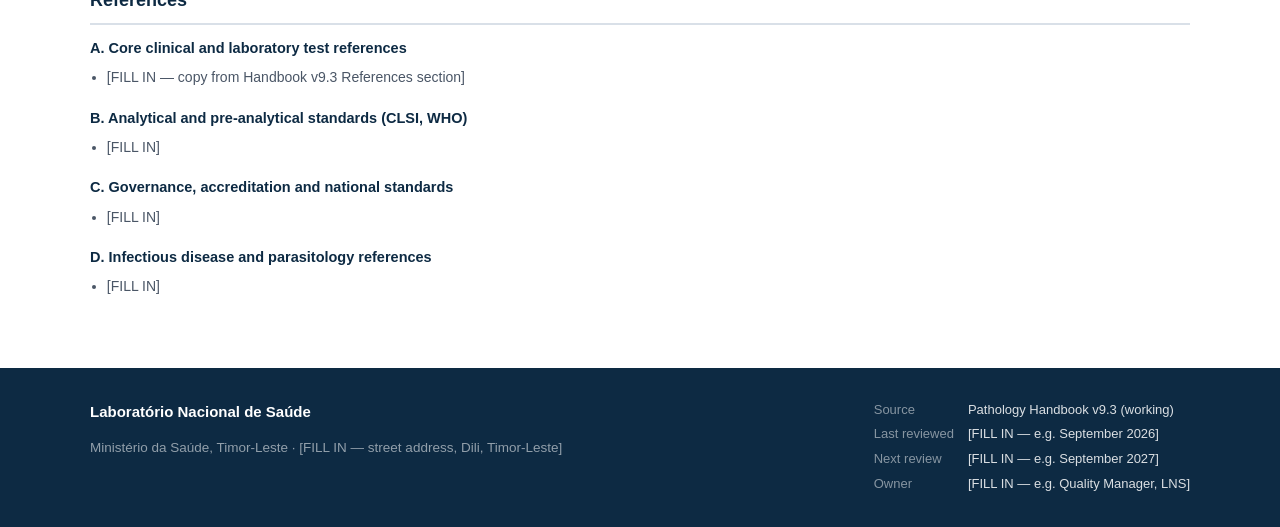
==== commit a9cc2246: "Add in-page draft notice, controlled by one flag in site.js The README banner protects anyone openin" ====
--- a/index.html
+++ b/index.html
@@ -18,7 +18,7 @@
       <div class="brand-logo" id="brandLogo"></div>
       <div class="brand-text">
         <p class="brand-org" id="brandOrg"></p>
-        <h1 class="brand-title" id="brandTitle"></h1>
+        <h1 class="brand-title"><span class="draft-chip" id="draftChip" hidden>DRAFT</span><span id="brandTitle"></span></h1>
         <p class="brand-parent" id="brandParent"></p>
       </div>
     </div>
@@ -45,6 +45,9 @@
 
 <main id="main">
 
+<!-- Shown only while site.js draftNotice.show is true -->
+<section class="draft-notice" id="draftNotice" role="alert" hidden></section>
+
 <!-- ============================ HERO / SEARCH ===================== -->
 <section class="hero">
   <div class="wrap">
--- a/assets/css/style.css
+++ b/assets/css/style.css
@@ -79,6 +79,33 @@
 }
 .site-nav a:hover{color:#fff;background:rgba(255,255,255,.07)}
 .site-nav a.active{color:#fff;border-bottom-color:#fff;font-weight:600}
+
+/* ----------------------------------------------------- DRAFT NOTICE -- */
+/* Shown only while draftNotice.show is true in data/site.js. */
+.draft-notice{background:#7f1d1d;color:#fff;border-bottom:3px solid #5f1515}
+.draft-inner{display:flex;gap:20px;align-items:flex-start;justify-content:space-between;padding-block:16px}
+.draft-heading{
+  margin:0 0 6px;font-size:16px;font-weight:700;letter-spacing:.01em;
+  display:flex;align-items:center;gap:9px;
+}
+.draft-heading::before{content:"\26A0";font-size:19px;line-height:1}
+.draft-notice p{margin:0 0 5px;font-size:14.5px;color:rgba(255,255,255,.93);max-width:80ch}
+.draft-notice p:last-child{margin-bottom:0}
+.draft-dismiss{
+  flex:0 0 auto;background:rgba(255,255,255,.14);border:1px solid rgba(255,255,255,.45);
+  color:#fff;padding:6px 14px;border-radius:var(--radius);font:inherit;font-size:13.5px;cursor:pointer;
+}
+.draft-dismiss:hover{background:rgba(255,255,255,.26)}
+
+.draft-chip{
+  display:inline-block;background:#b12a2a;color:#fff;font-size:10.5px;font-weight:700;
+  letter-spacing:.09em;padding:2.5px 7px;border-radius:3px;vertical-align:2px;margin-right:9px;
+}
+
+@media (max-width:700px){
+  .draft-inner{flex-direction:column;gap:12px}
+  .draft-dismiss{align-self:flex-start}
+}
 
 /* ------------------------------------------------------------ HERO --- */
 .hero{background:linear-gradient(160deg,var(--navy-light),var(--navy));color:#fff;padding:42px 0 46px}
@@ -102,6 +129,10 @@
 
 .grid-2{display:grid;grid-template-columns:1fr 1fr;gap:20px;align-items:stretch}
 .grid-3{display:grid;grid-template-columns:repeat(3,1fr);gap:20px;margin-top:26px}
+/* Grid items default to min-width:auto, so a column will not shrink below its
+   content. Without this, a wide table pushes the whole page sideways on a
+   phone instead of scrolling inside its own .table-scroll wrapper. */
+.grid-2>*,.grid-3>*{min-width:0}
 .align-start{align-items:start}
 
 .panel{background:#fff;border:1px solid var(--line);border-left:4px solid var(--navy);border-radius:var(--radius);padding:20px 22px}
@@ -257,6 +288,9 @@
 /* ------------------------------------------------------------ PRINT -- */
 @media print{
   .site-header,.hero,.filter-bar,.legend,.site-footer,.appendix-index,.skip-link{display:none}
+  .draft-notice{display:block!important;background:none;color:#000;border:2px solid #000;padding:10px}
+  .draft-notice p{color:#000}
+  .draft-dismiss{display:none}
   .section{padding:12px 0;page-break-inside:avoid}
   .test-card{border:0;border-bottom:1px solid #ccc}
   .test-body{display:block!important}
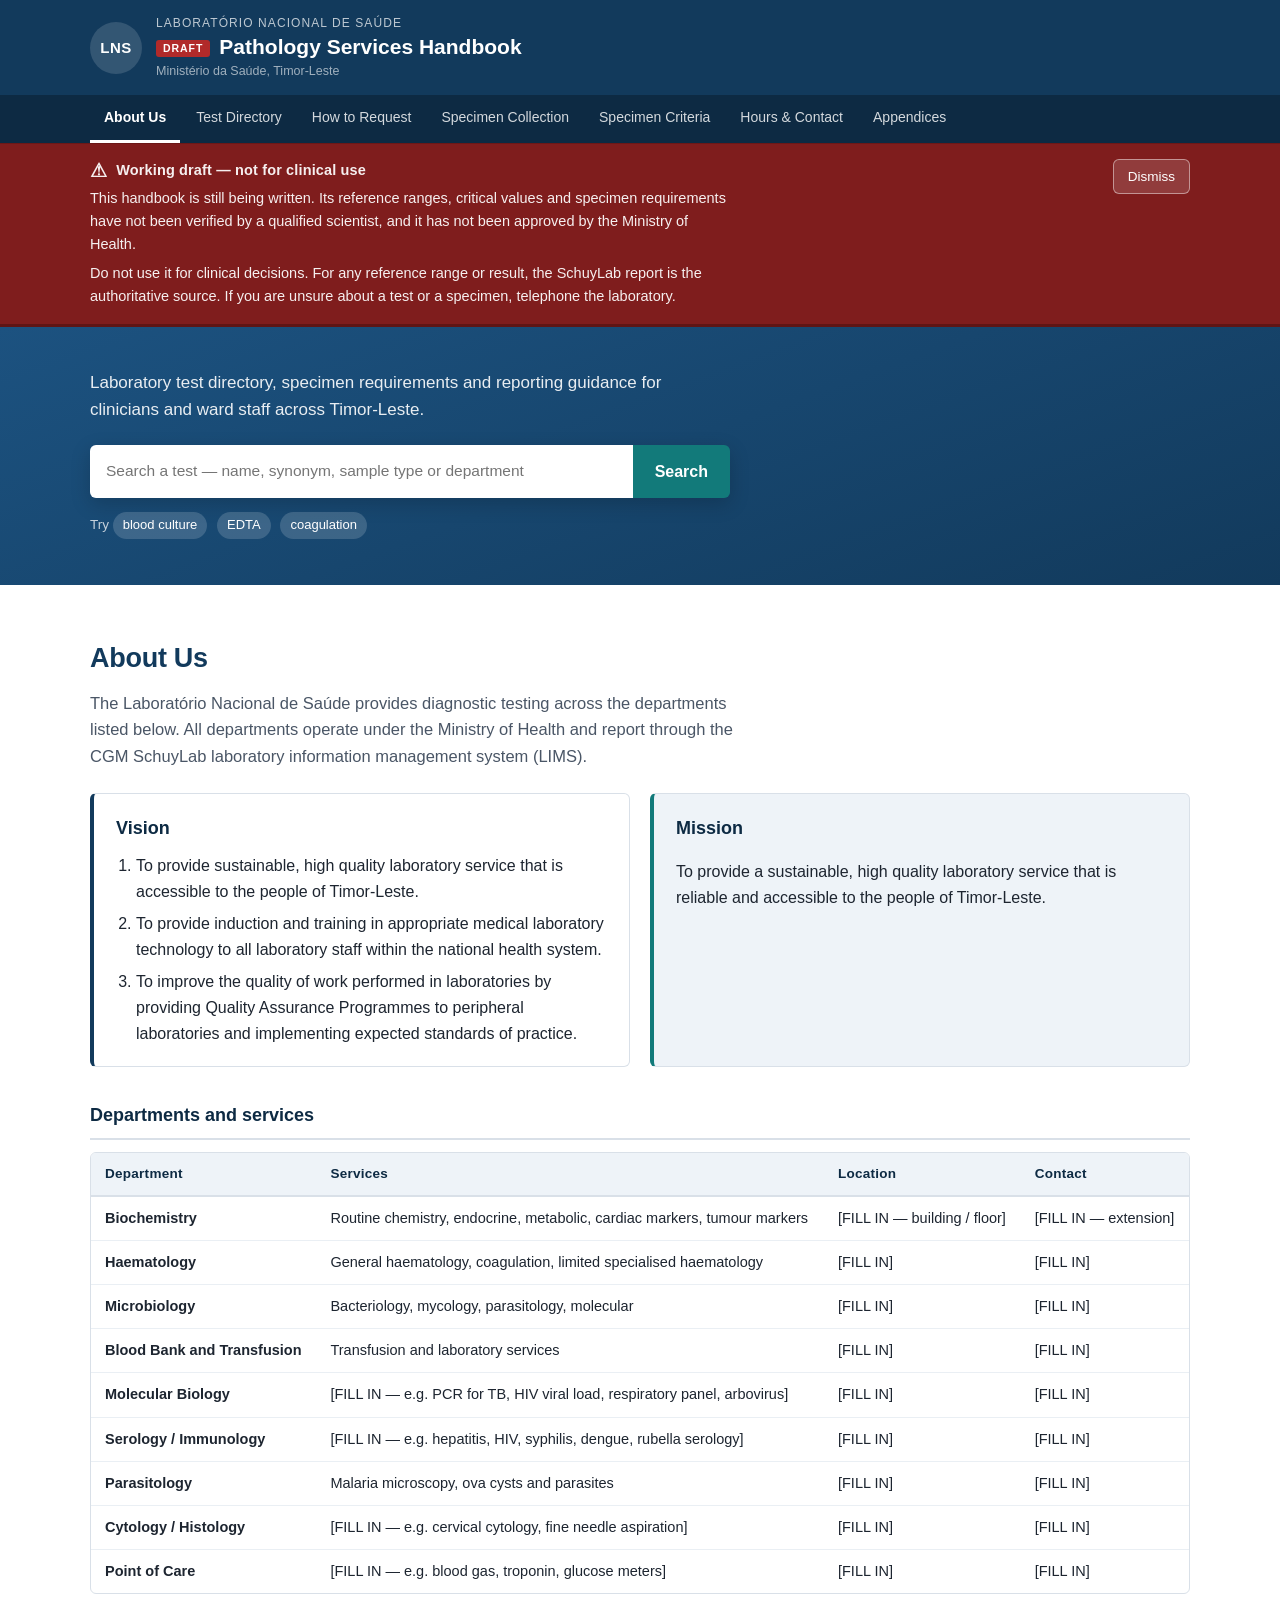
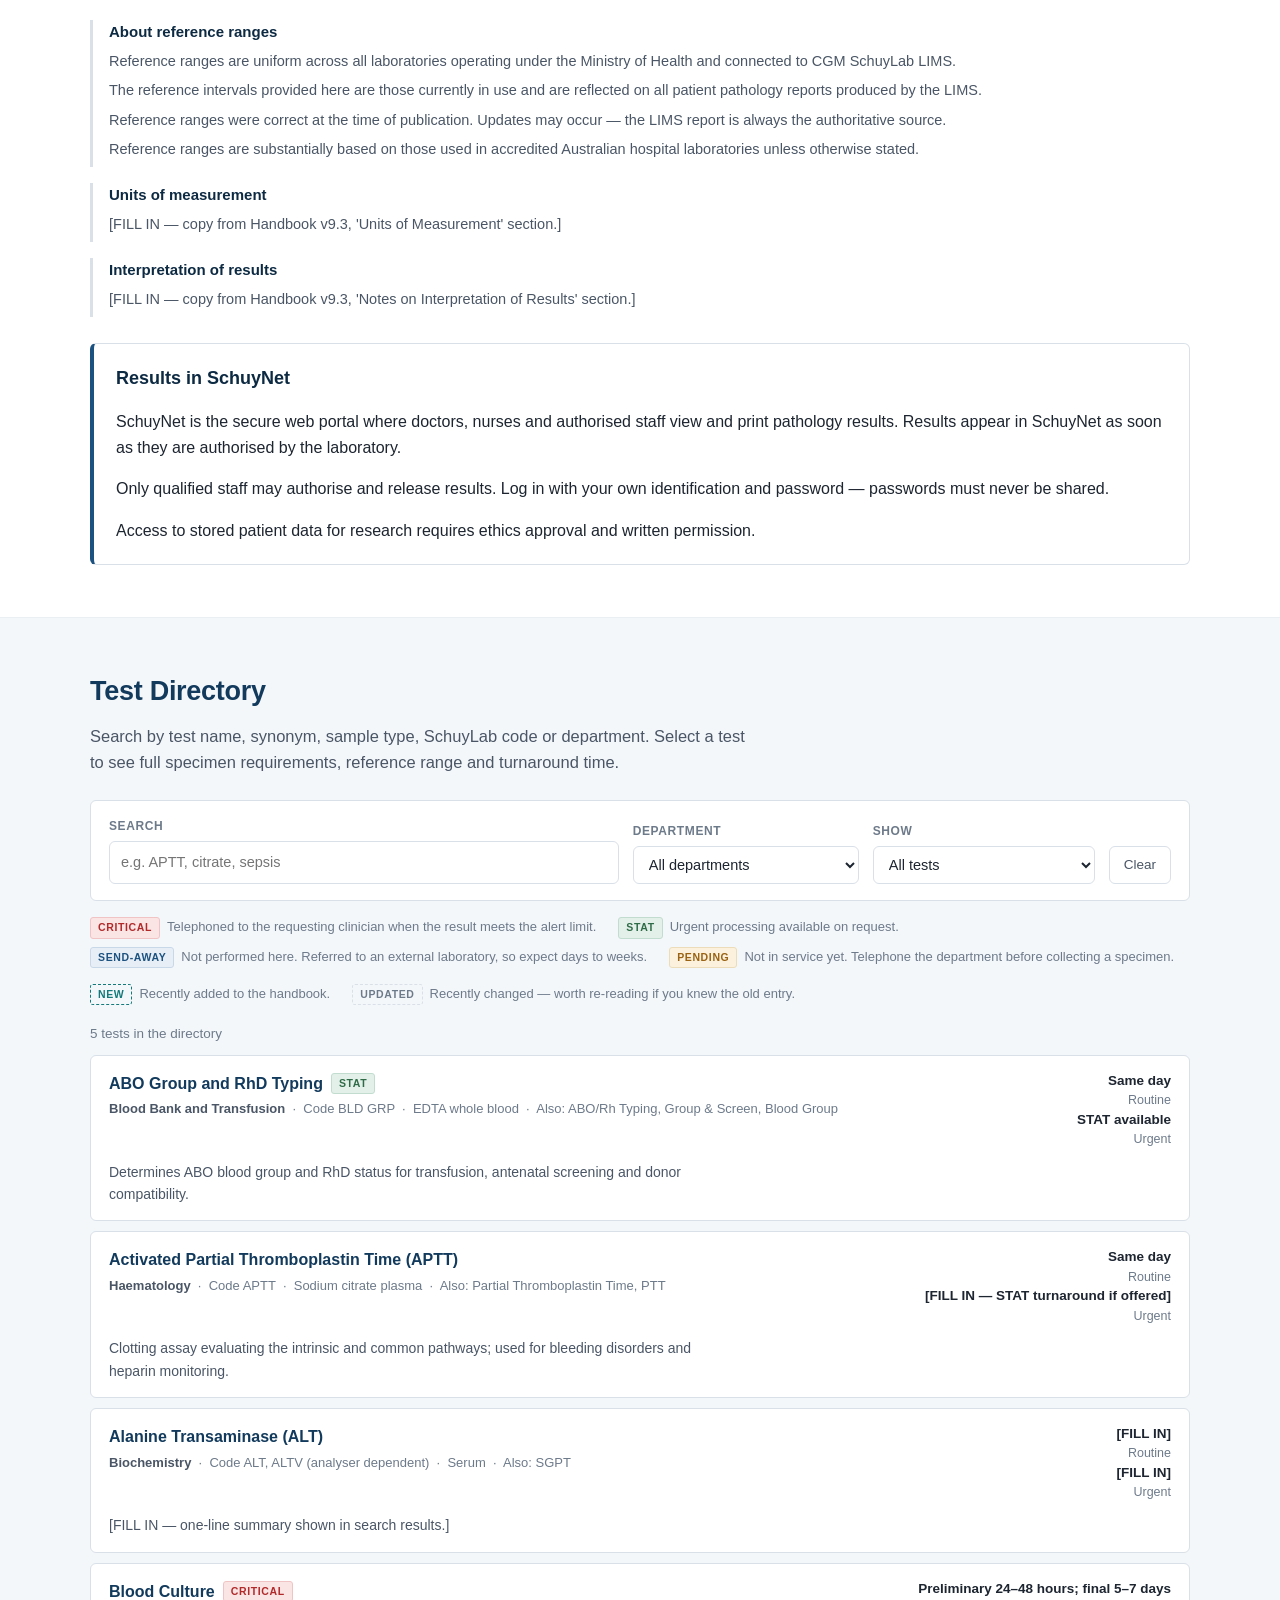
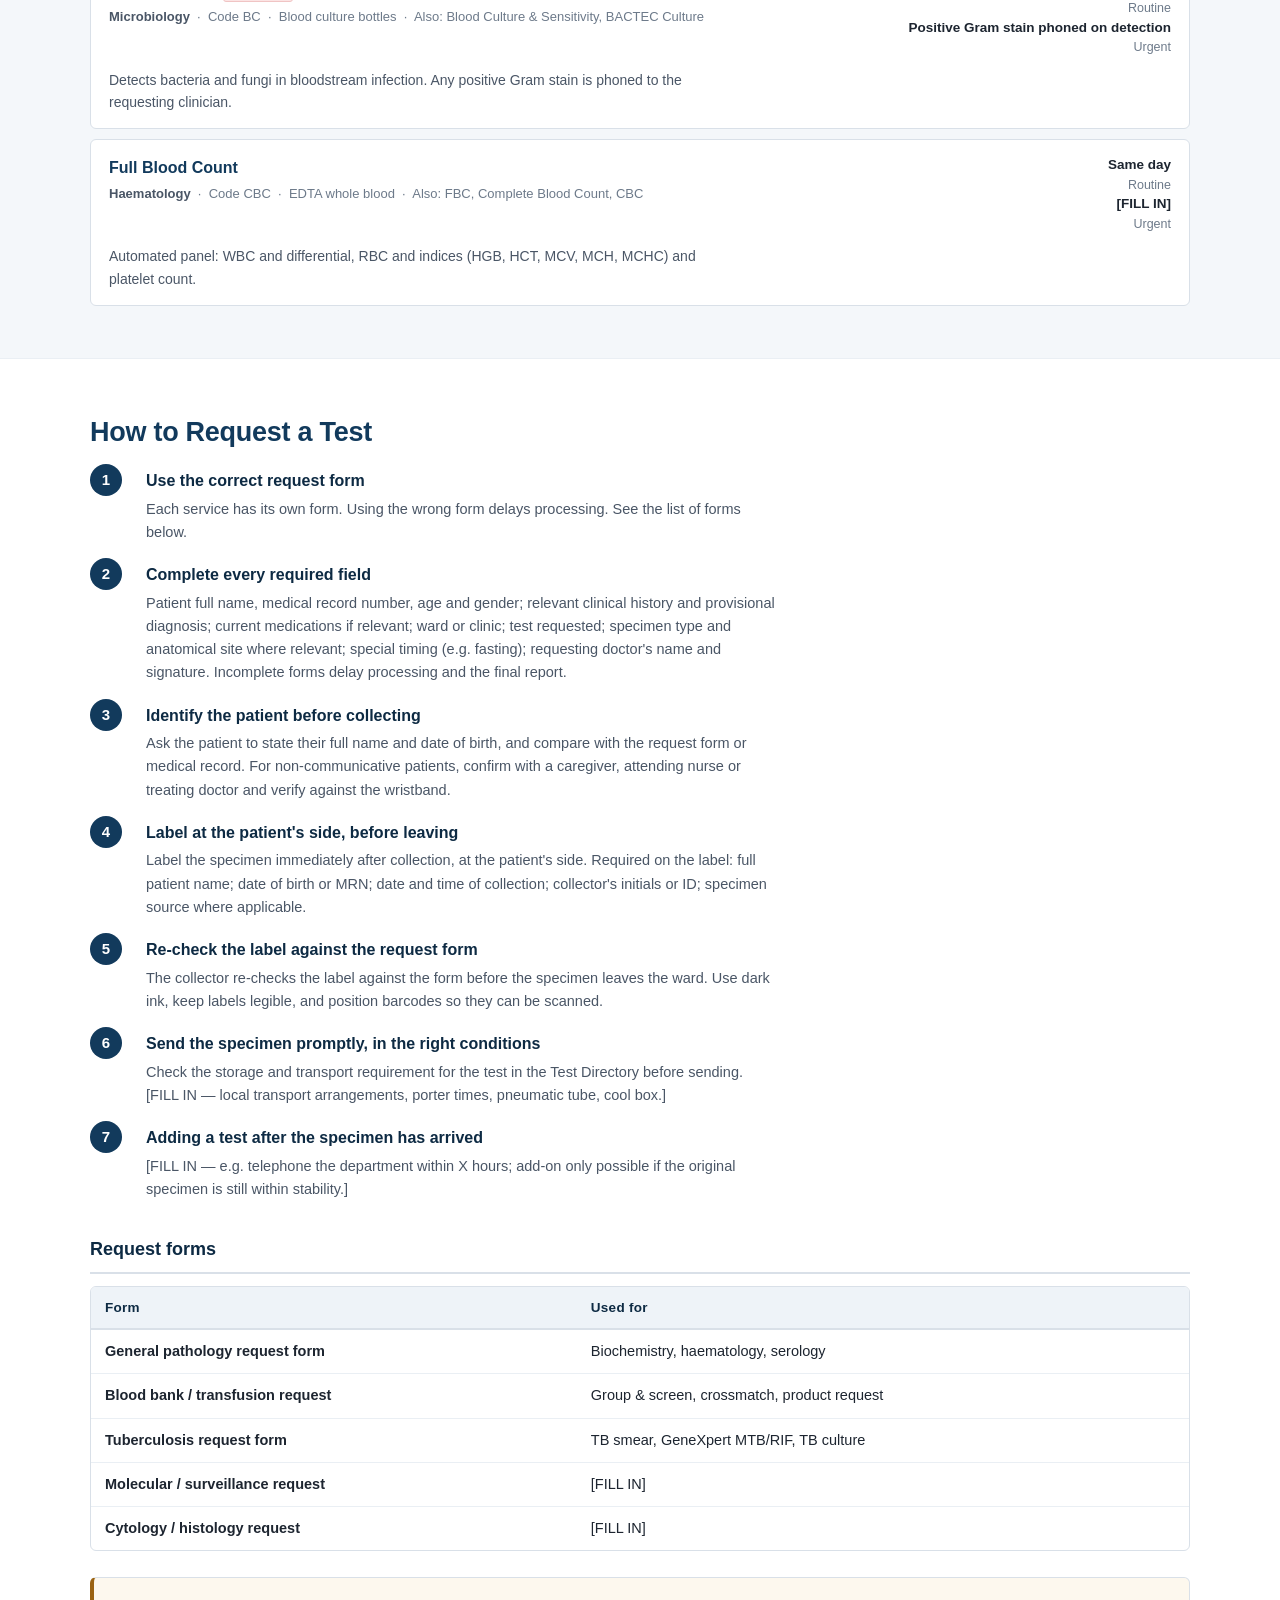
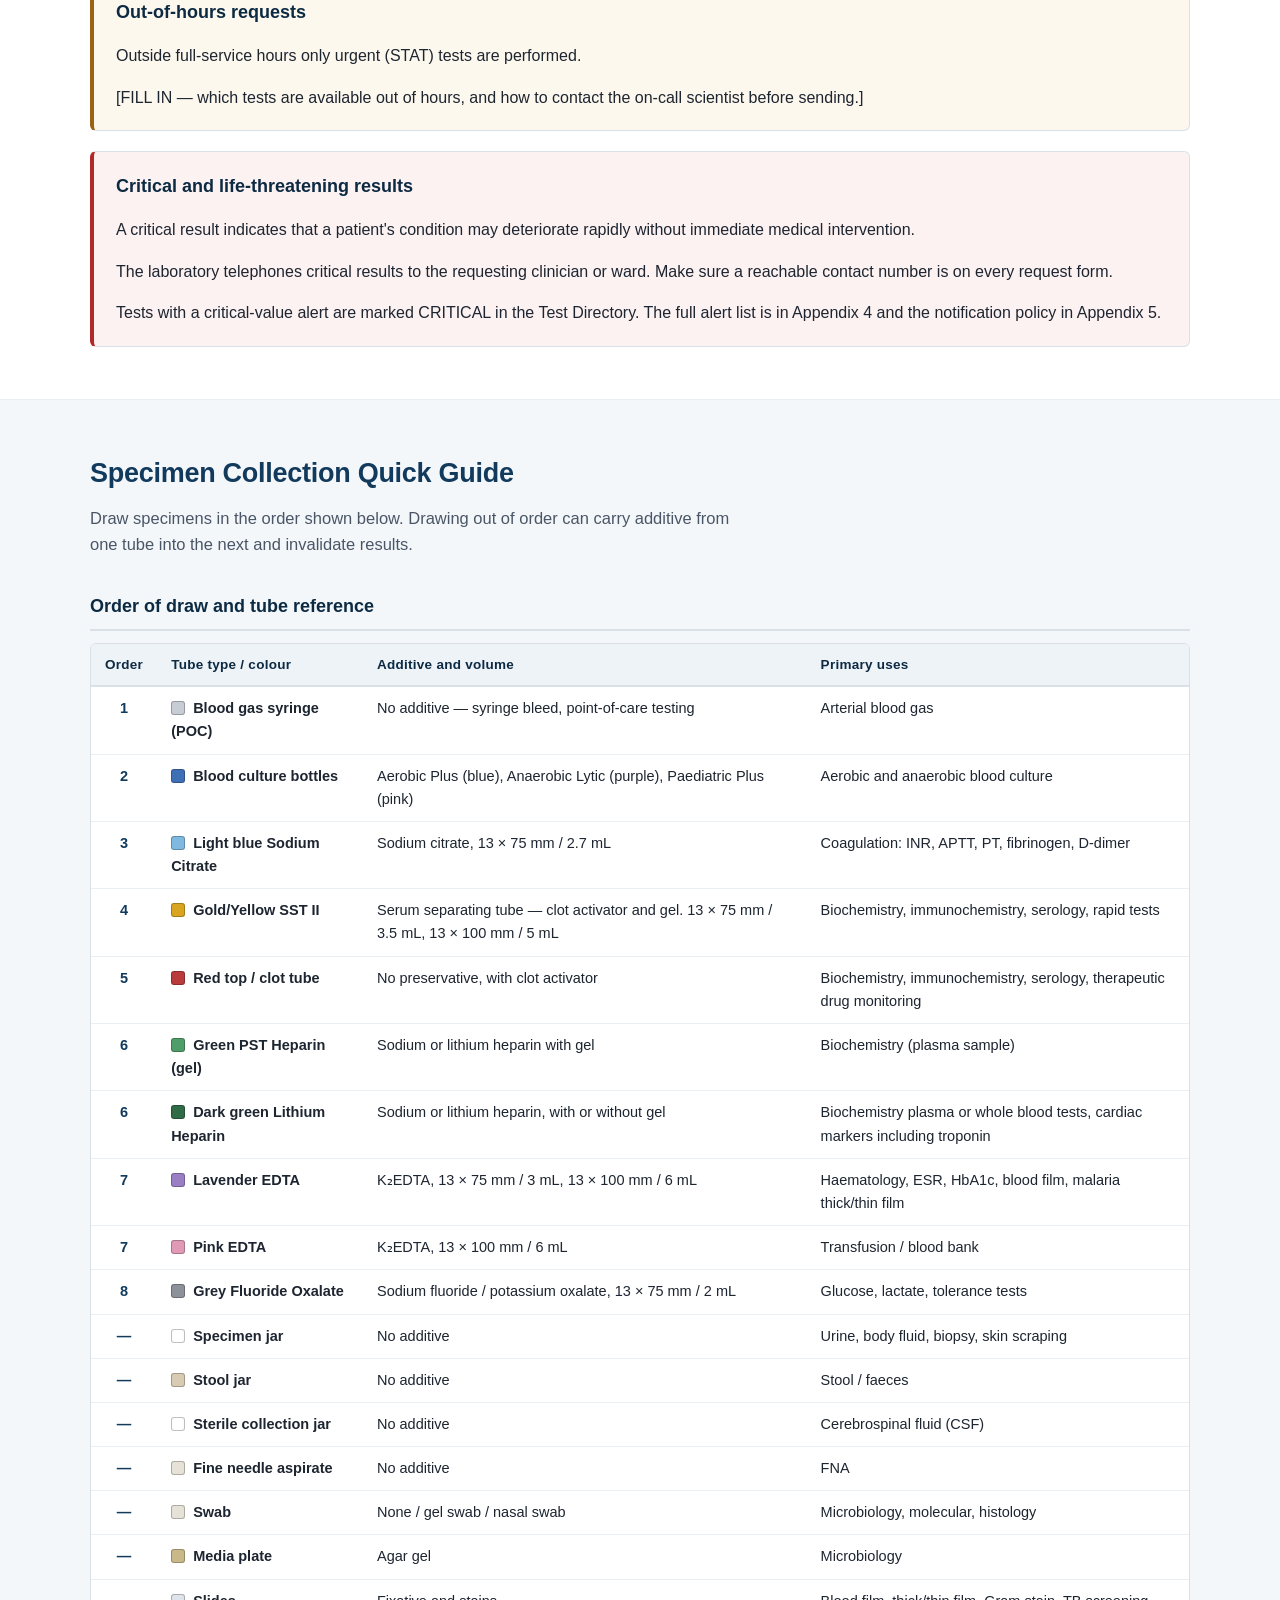
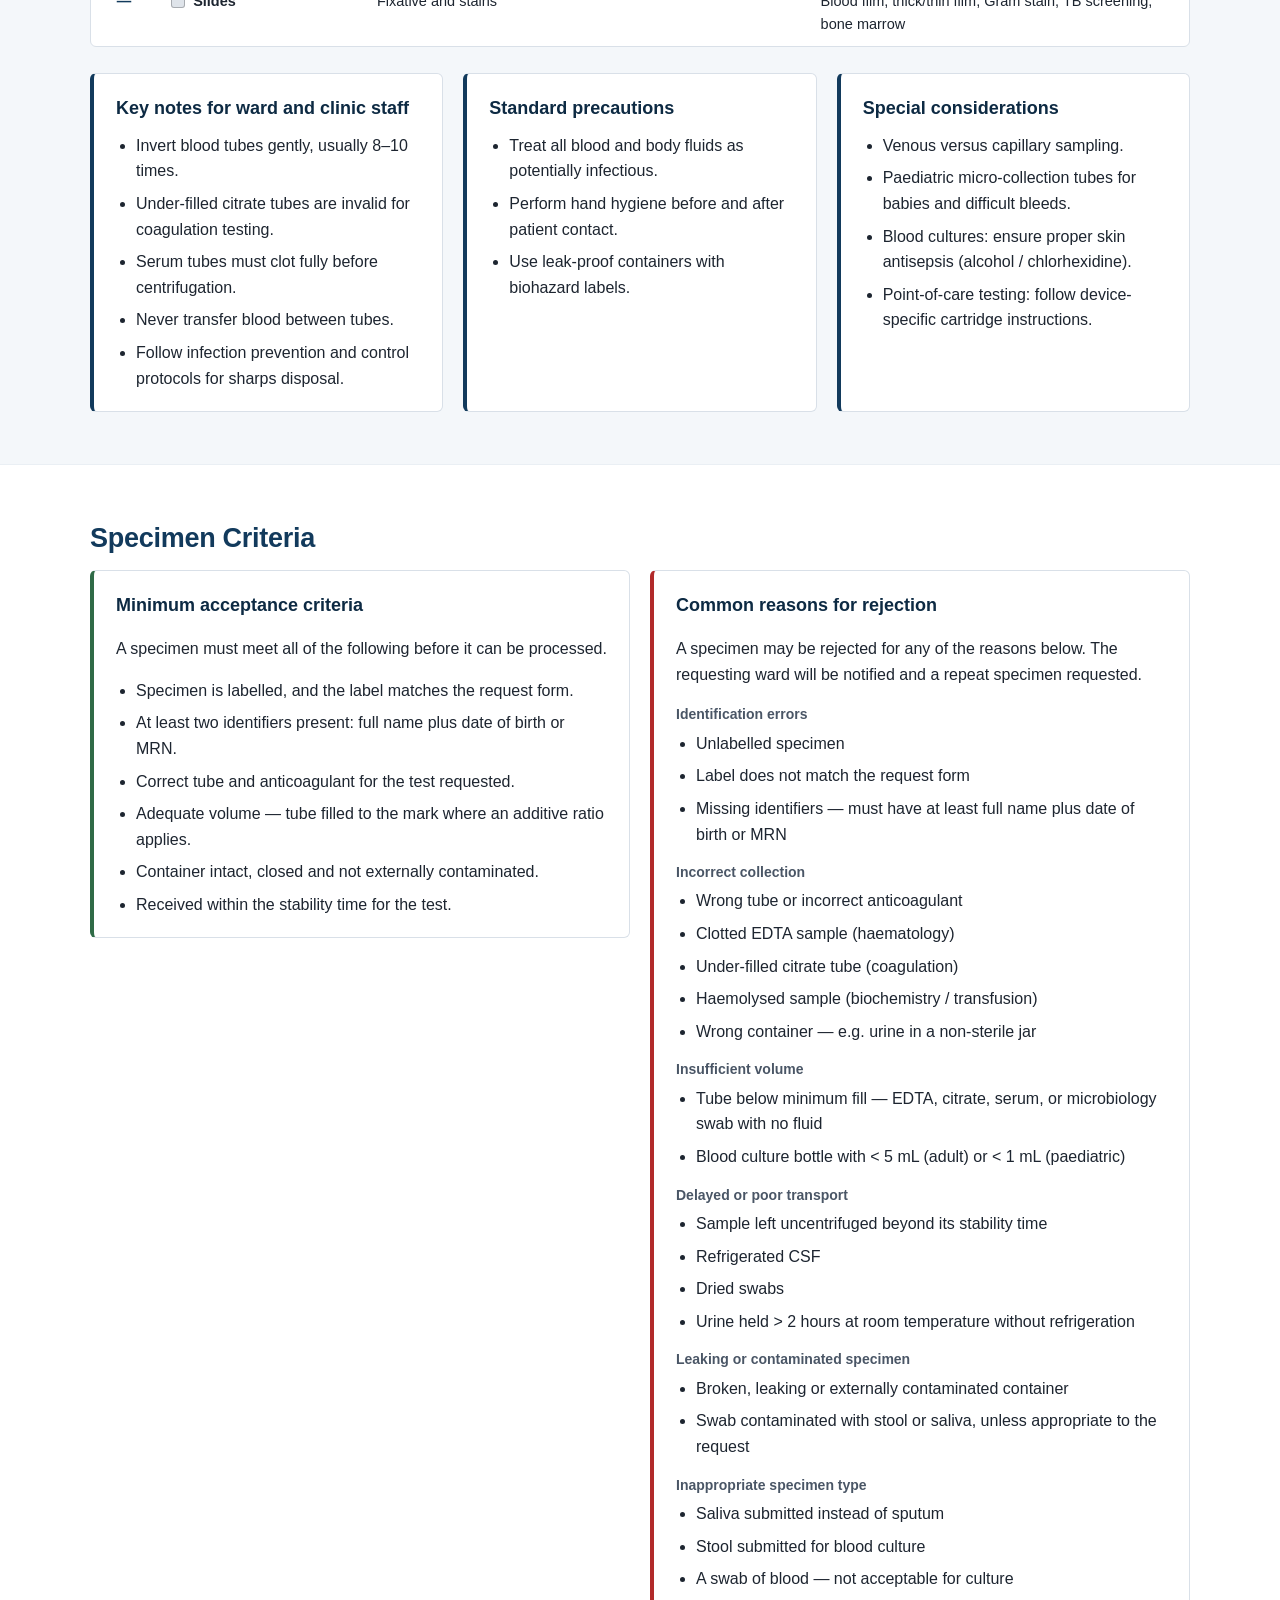
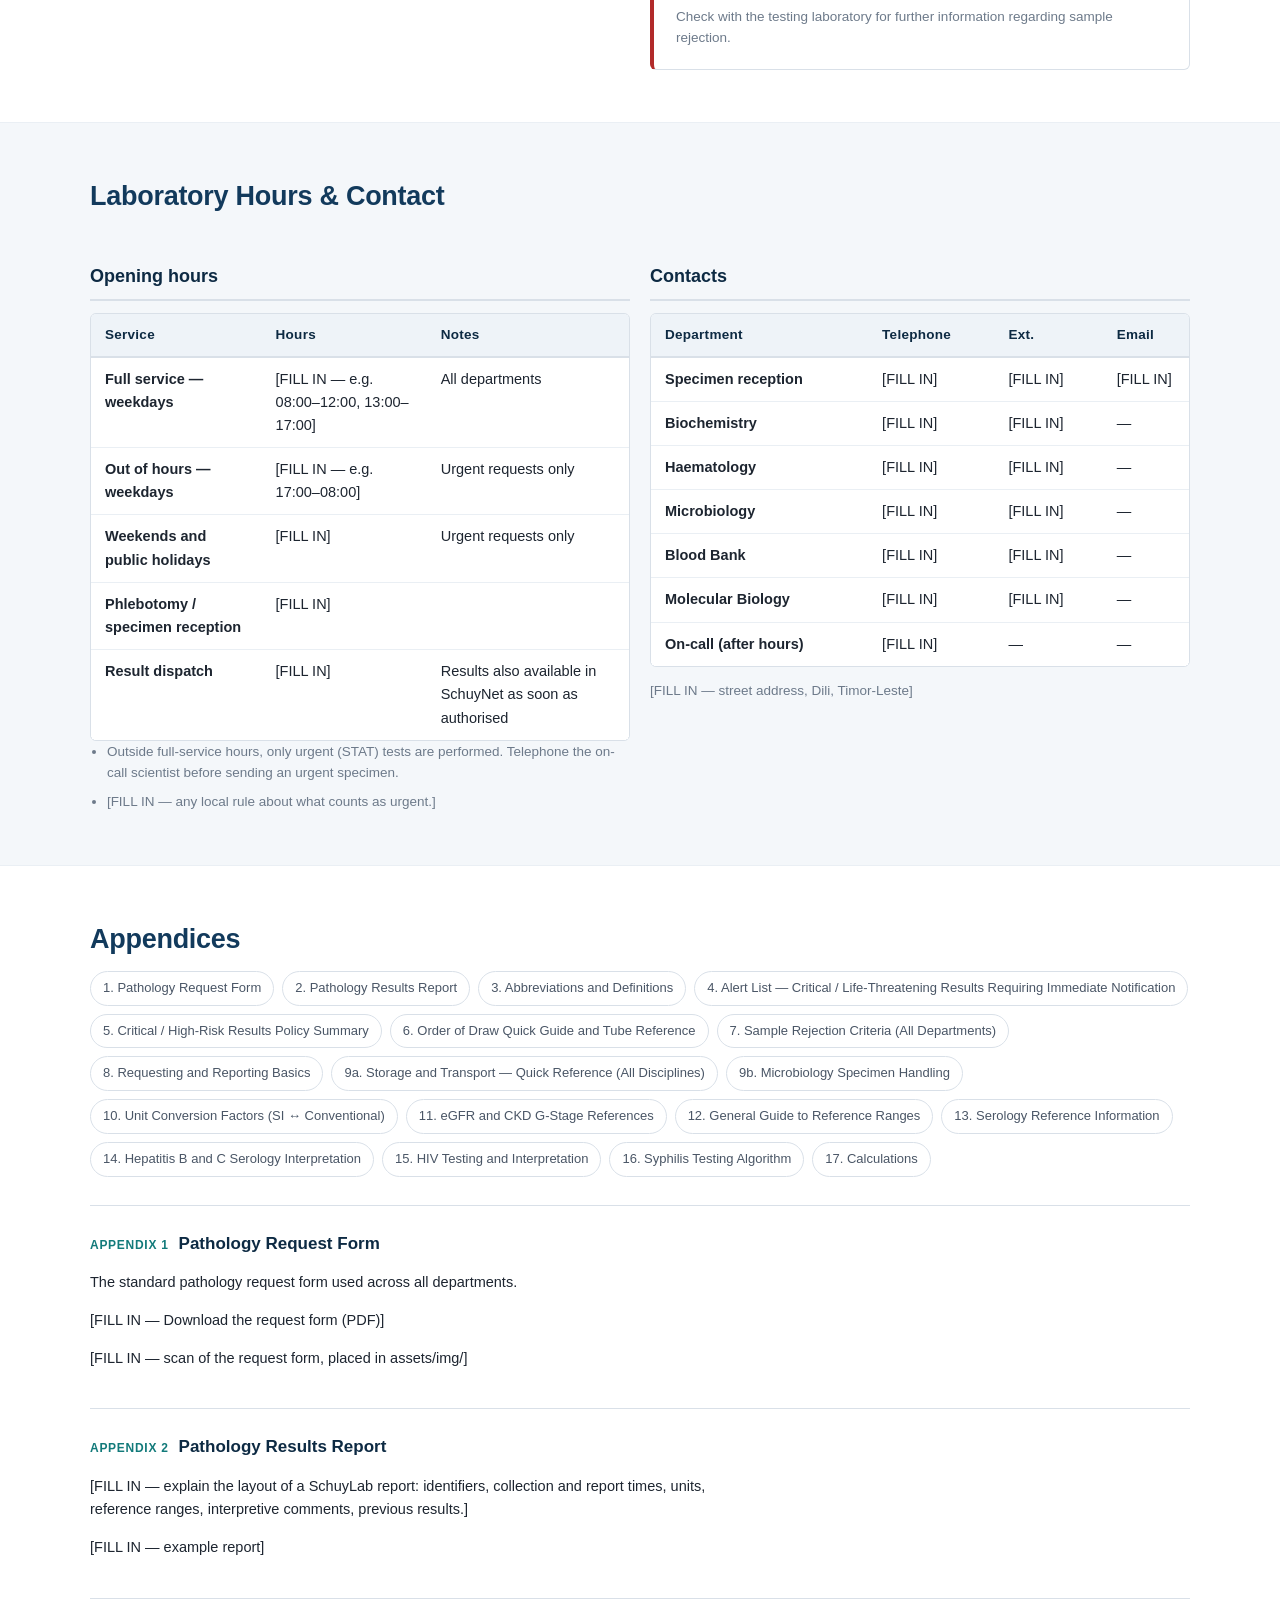
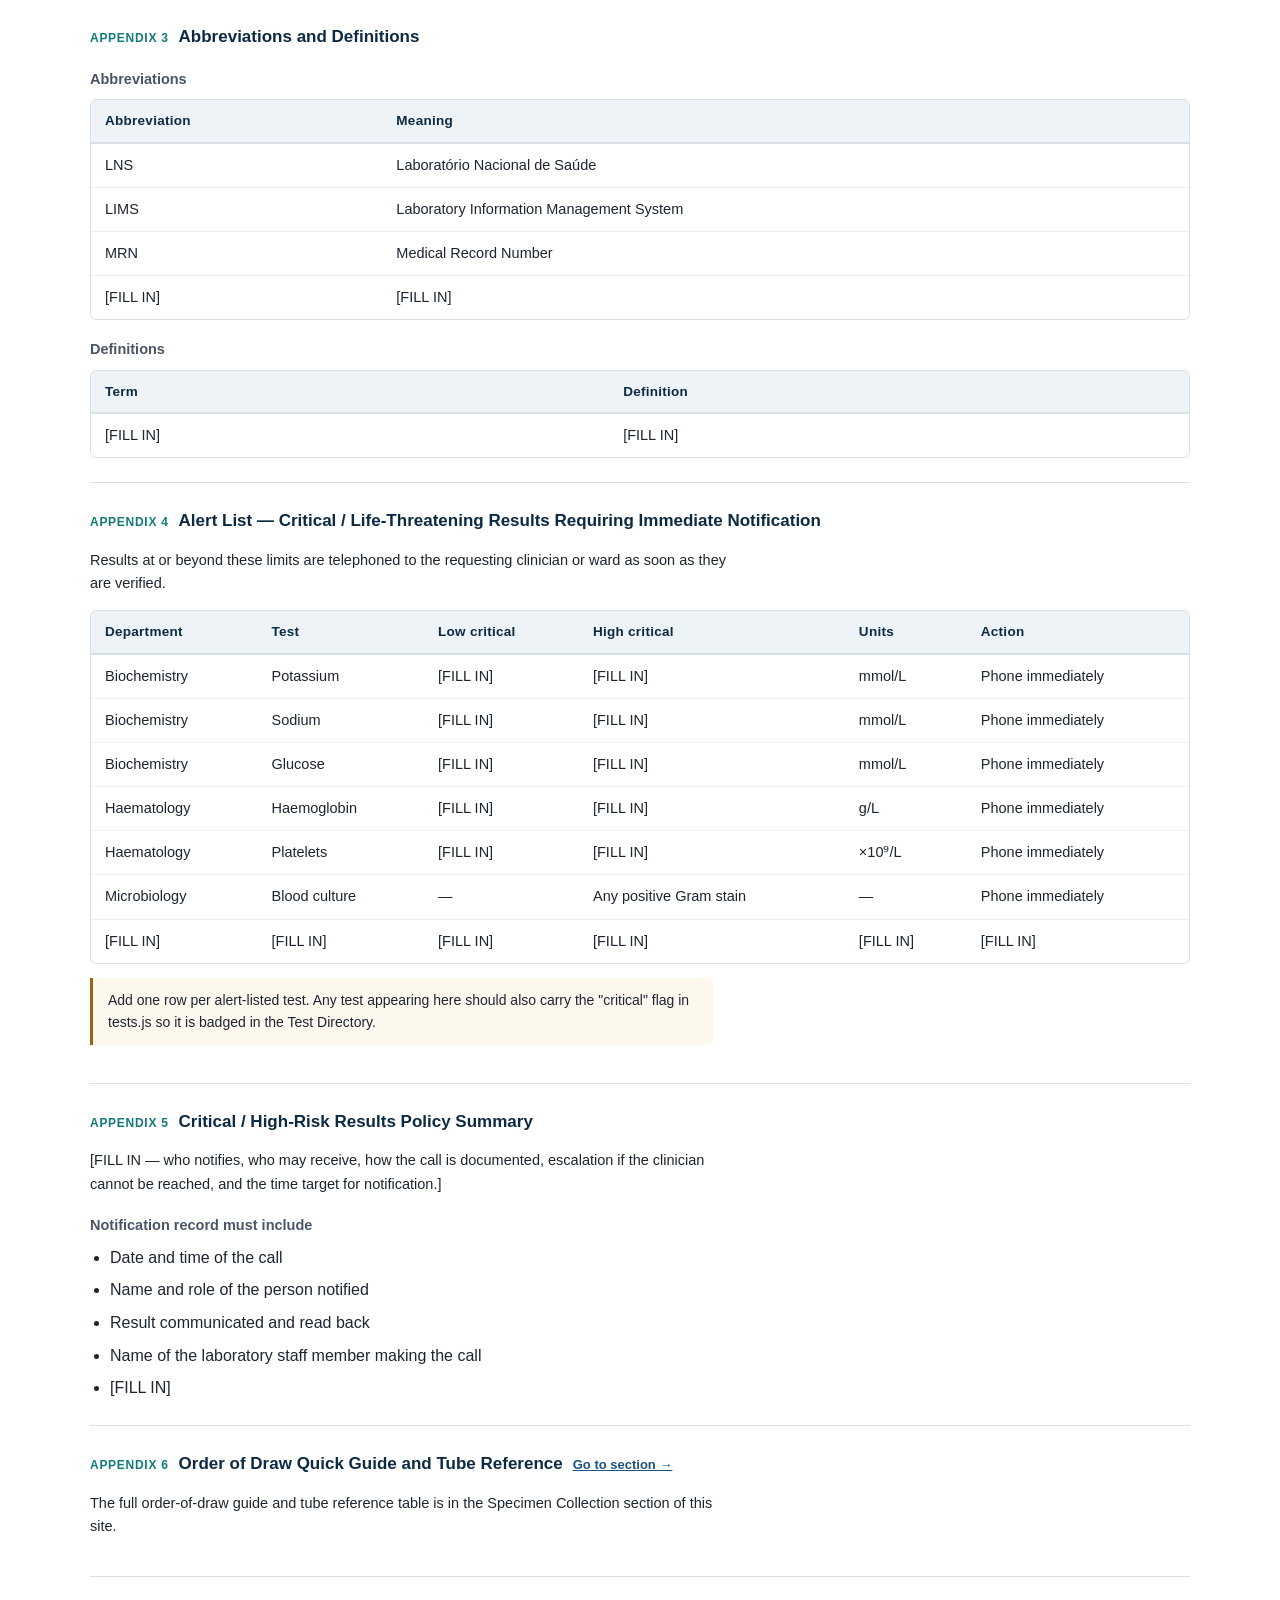
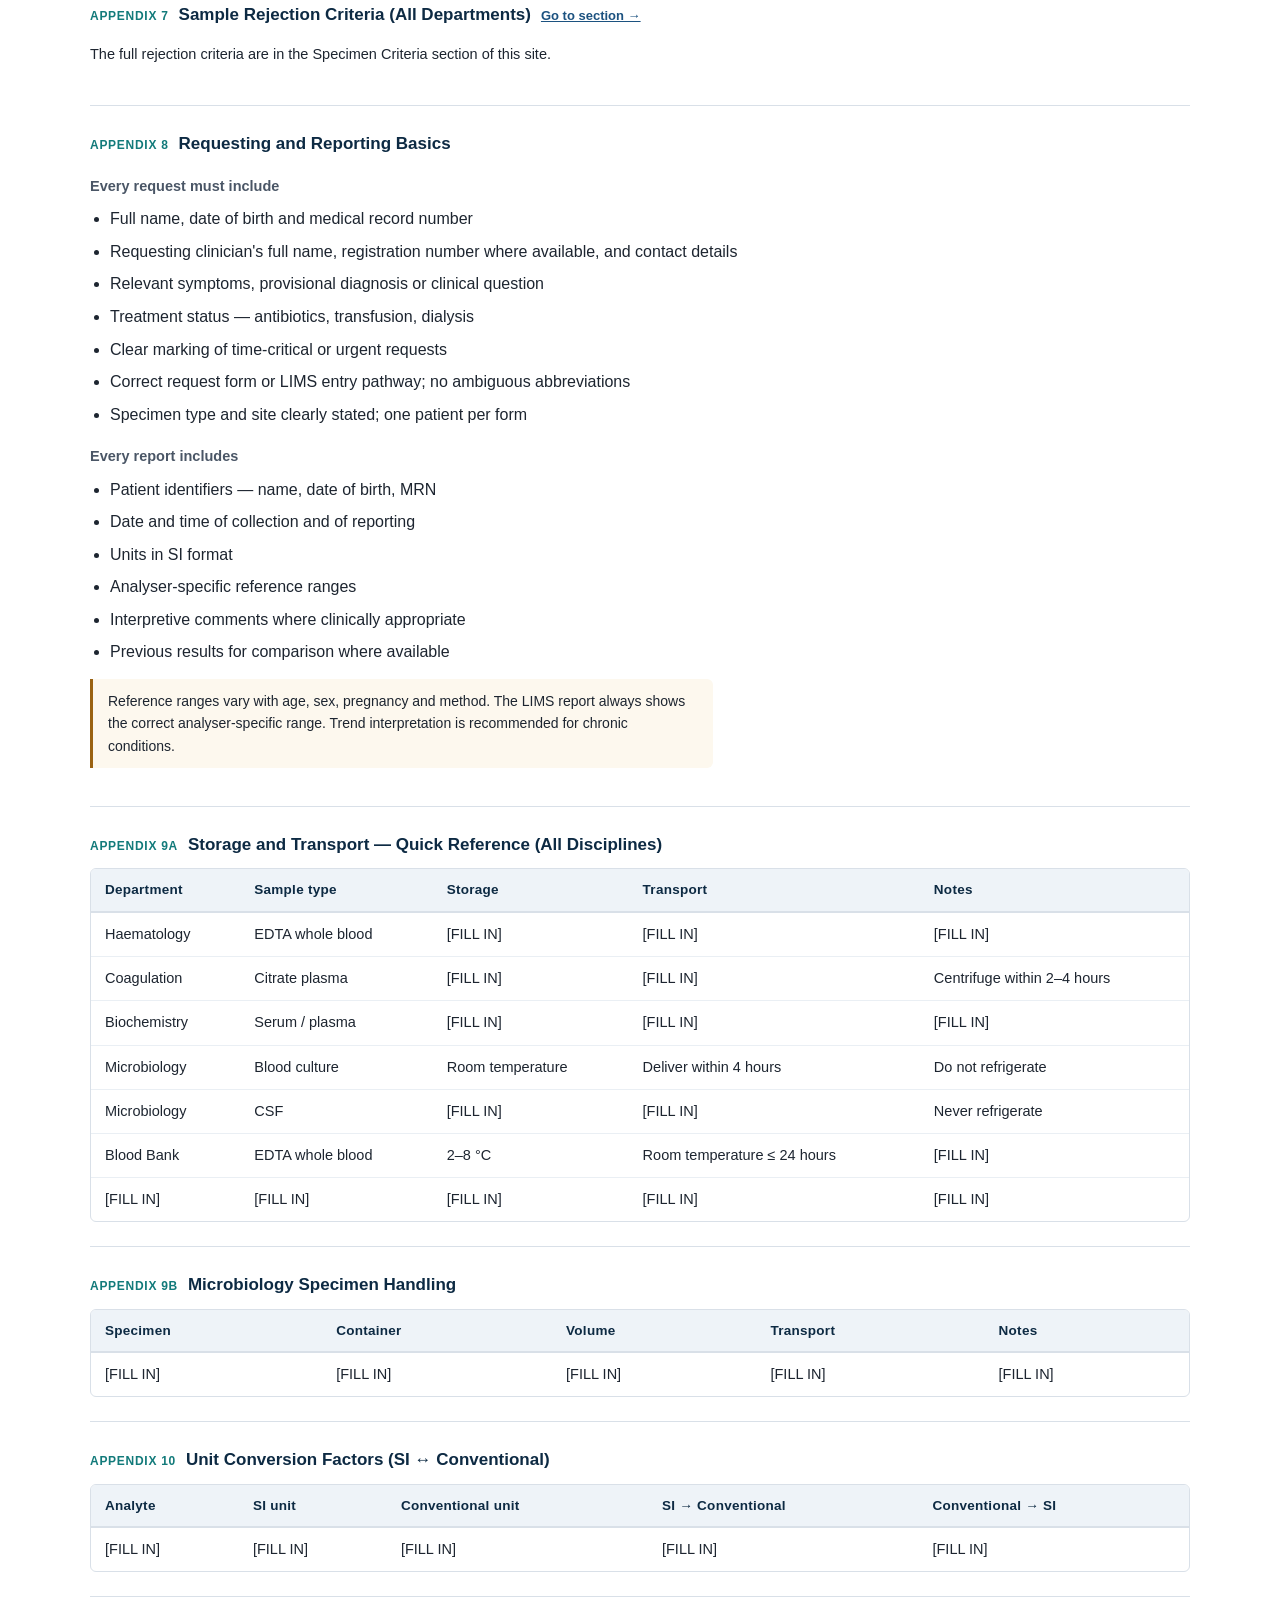
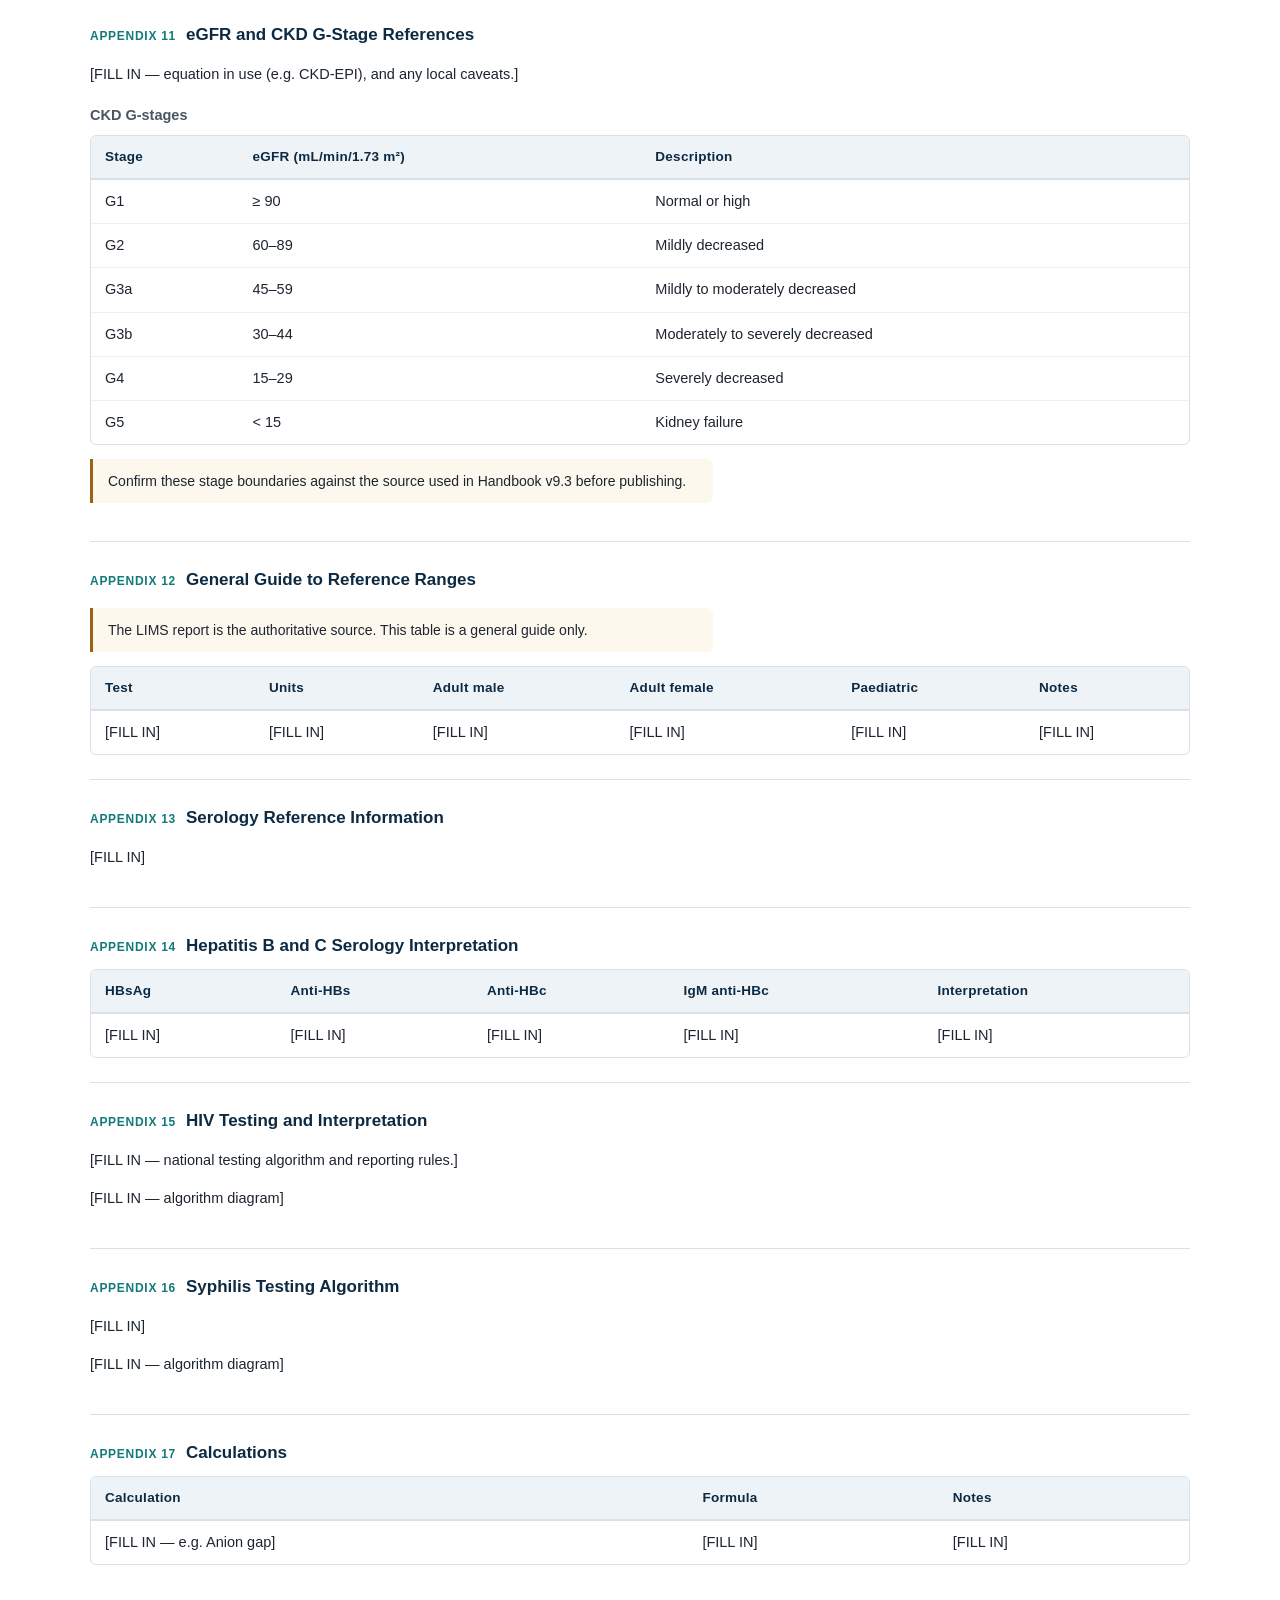
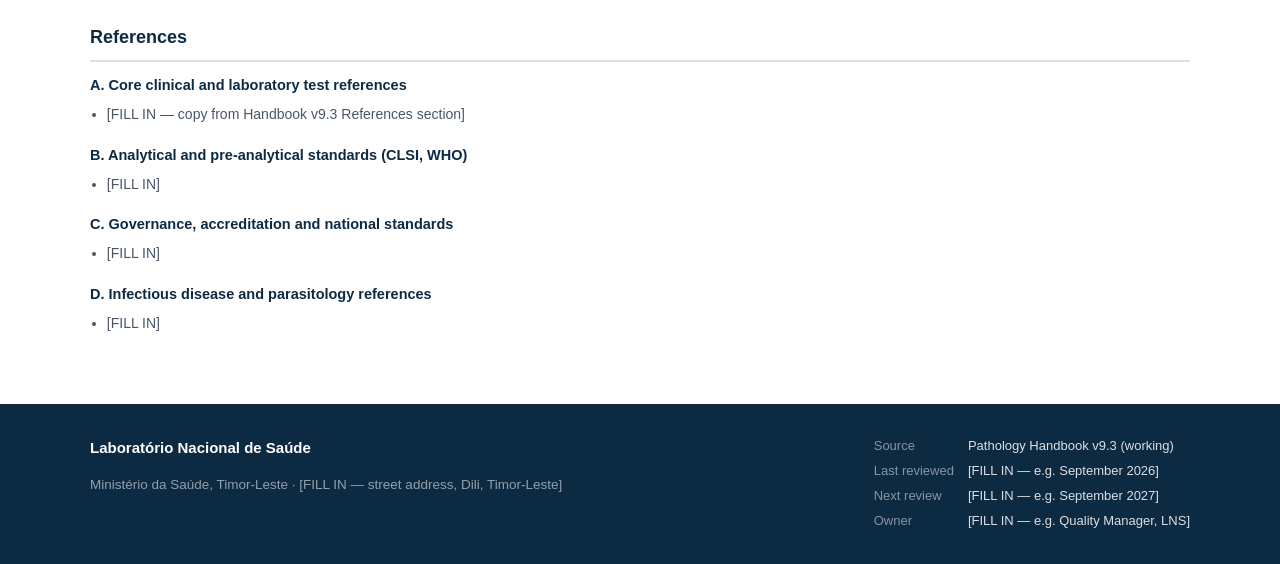
==== commit 5c3d7f43: "Mark recently added and changed entries Word is master. Changes are authorised there first, then pub" ====
--- a/index.html
+++ b/index.html
@@ -117,6 +117,7 @@
           <option value="stat">STAT available</option>
           <option value="send-away">Referred / send-away</option>
           <option value="pending">Not yet available</option>
+          <option value="recent">Recently added or changed</option>
         </select>
       </div>
       <button type="button" class="btn-ghost" id="clearFilters">Clear</button>
@@ -127,6 +128,10 @@
       <span><b class="badge badge-stat">STAT</b> Urgent processing available on request.</span>
       <span><b class="badge badge-away">SEND-AWAY</b> Not performed here. Referred to an external laboratory, so expect days to weeks.</span>
       <span><b class="badge badge-pending">PENDING</b> Not in service yet. Telephone the department before collecting a specimen.</span>
+    </div>
+    <div class="legend legend-admin">
+      <span><b class="mark mark-new">NEW</b> Recently added to the handbook.</span>
+      <span><b class="mark mark-updated">UPDATED</b> Recently changed — worth re-reading if you knew the old entry.</span>
     </div>
 
     <p class="result-count" id="resultCount"></p>
--- a/assets/css/style.css
+++ b/assets/css/style.css
@@ -190,6 +190,16 @@
 .badge-stat{background:#e3f0ea;color:var(--green);border:1px solid #c2ddd0}
 .badge-away{background:#e8eef6;color:var(--navy-light);border:1px solid #c9d8e9}
 .badge-pending{background:#fbf1dd;color:var(--amber);border:1px solid #eddcb9}
+
+/* Administrative markers. Deliberately unlike the clinical badges above —
+   outlined, not filled — so NEW is never read as a clinical warning. */
+.mark{
+  display:inline-block;font-size:10.5px;font-weight:700;letter-spacing:.06em;
+  padding:2px 7px;border-radius:3px;text-transform:uppercase;line-height:1.4;
+  background:transparent;
+}
+.mark-new{color:var(--teal);border:1px dashed var(--teal)}
+.mark-updated{color:var(--ink-faint);border:1px dashed var(--line)}
 
 .result-count{font-size:13.5px;color:var(--ink-faint);margin:18px 0 10px}
 .test-list{display:grid;gap:10px}
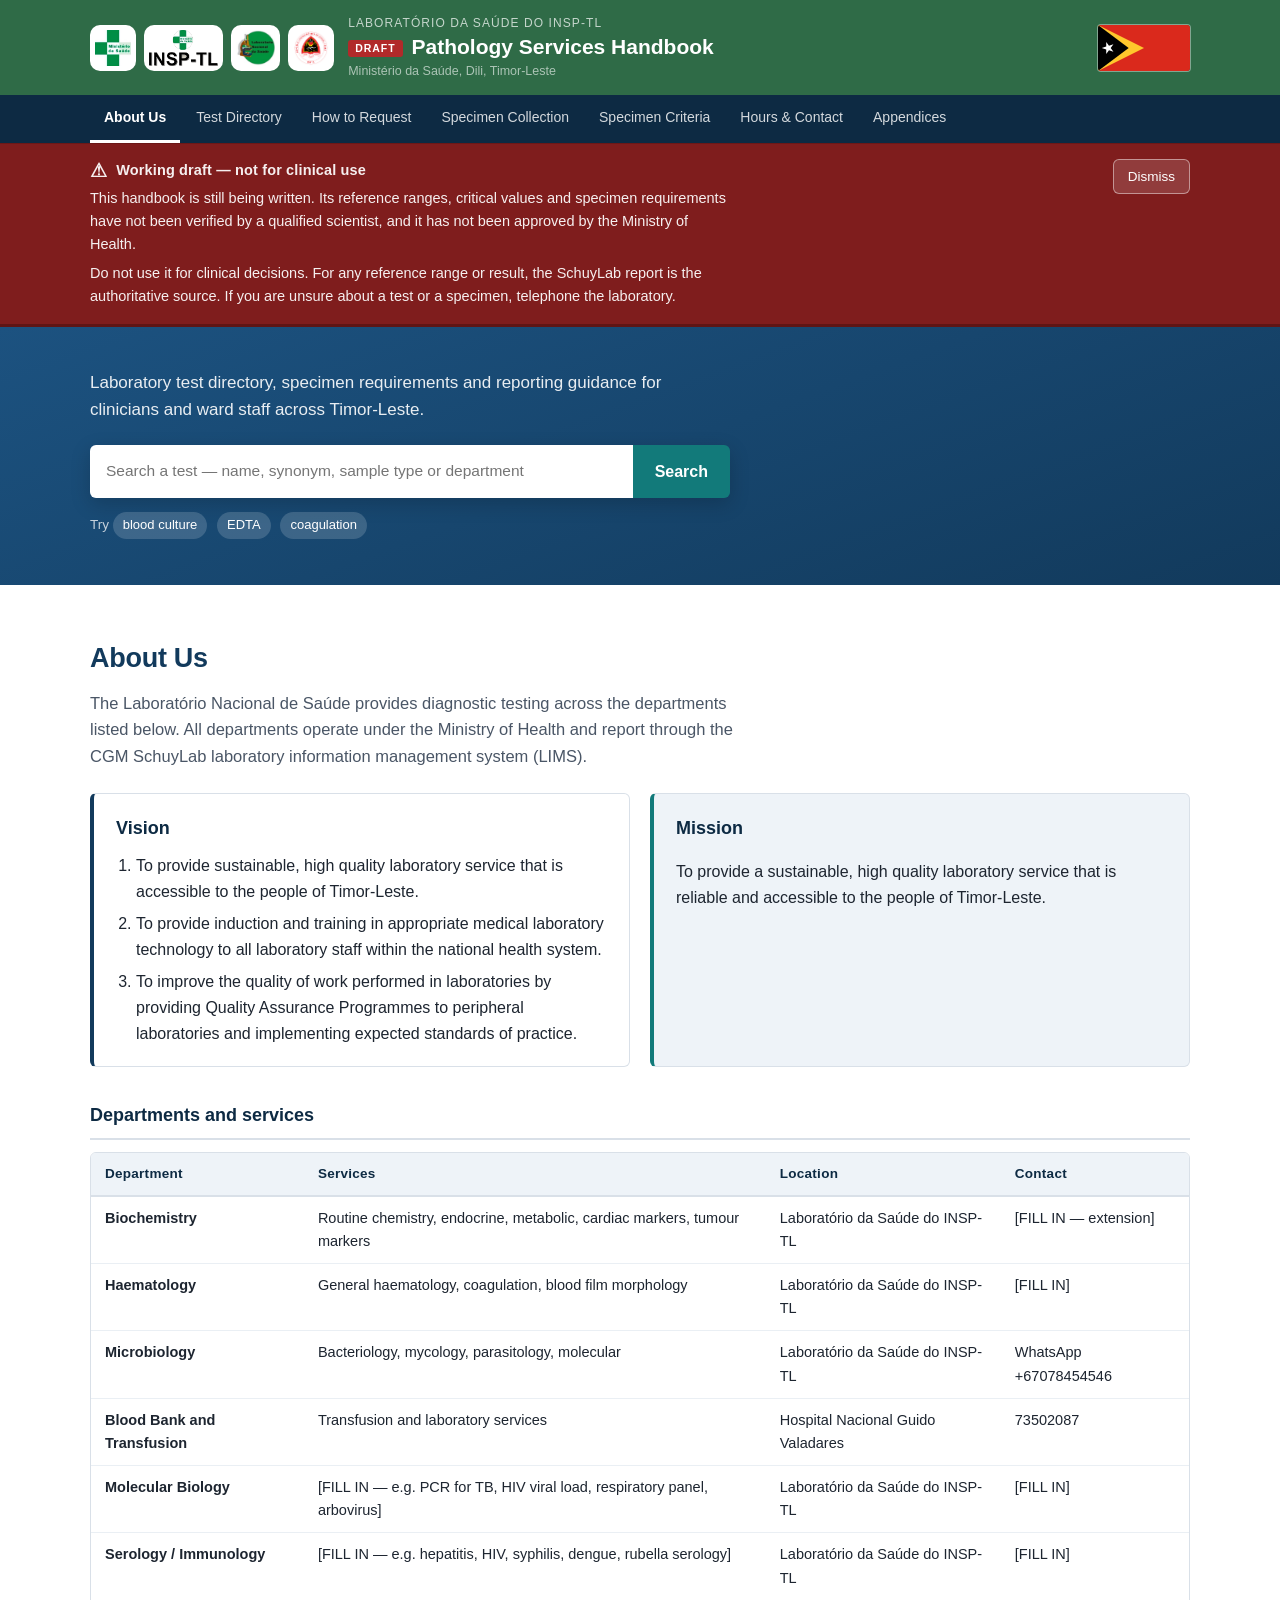
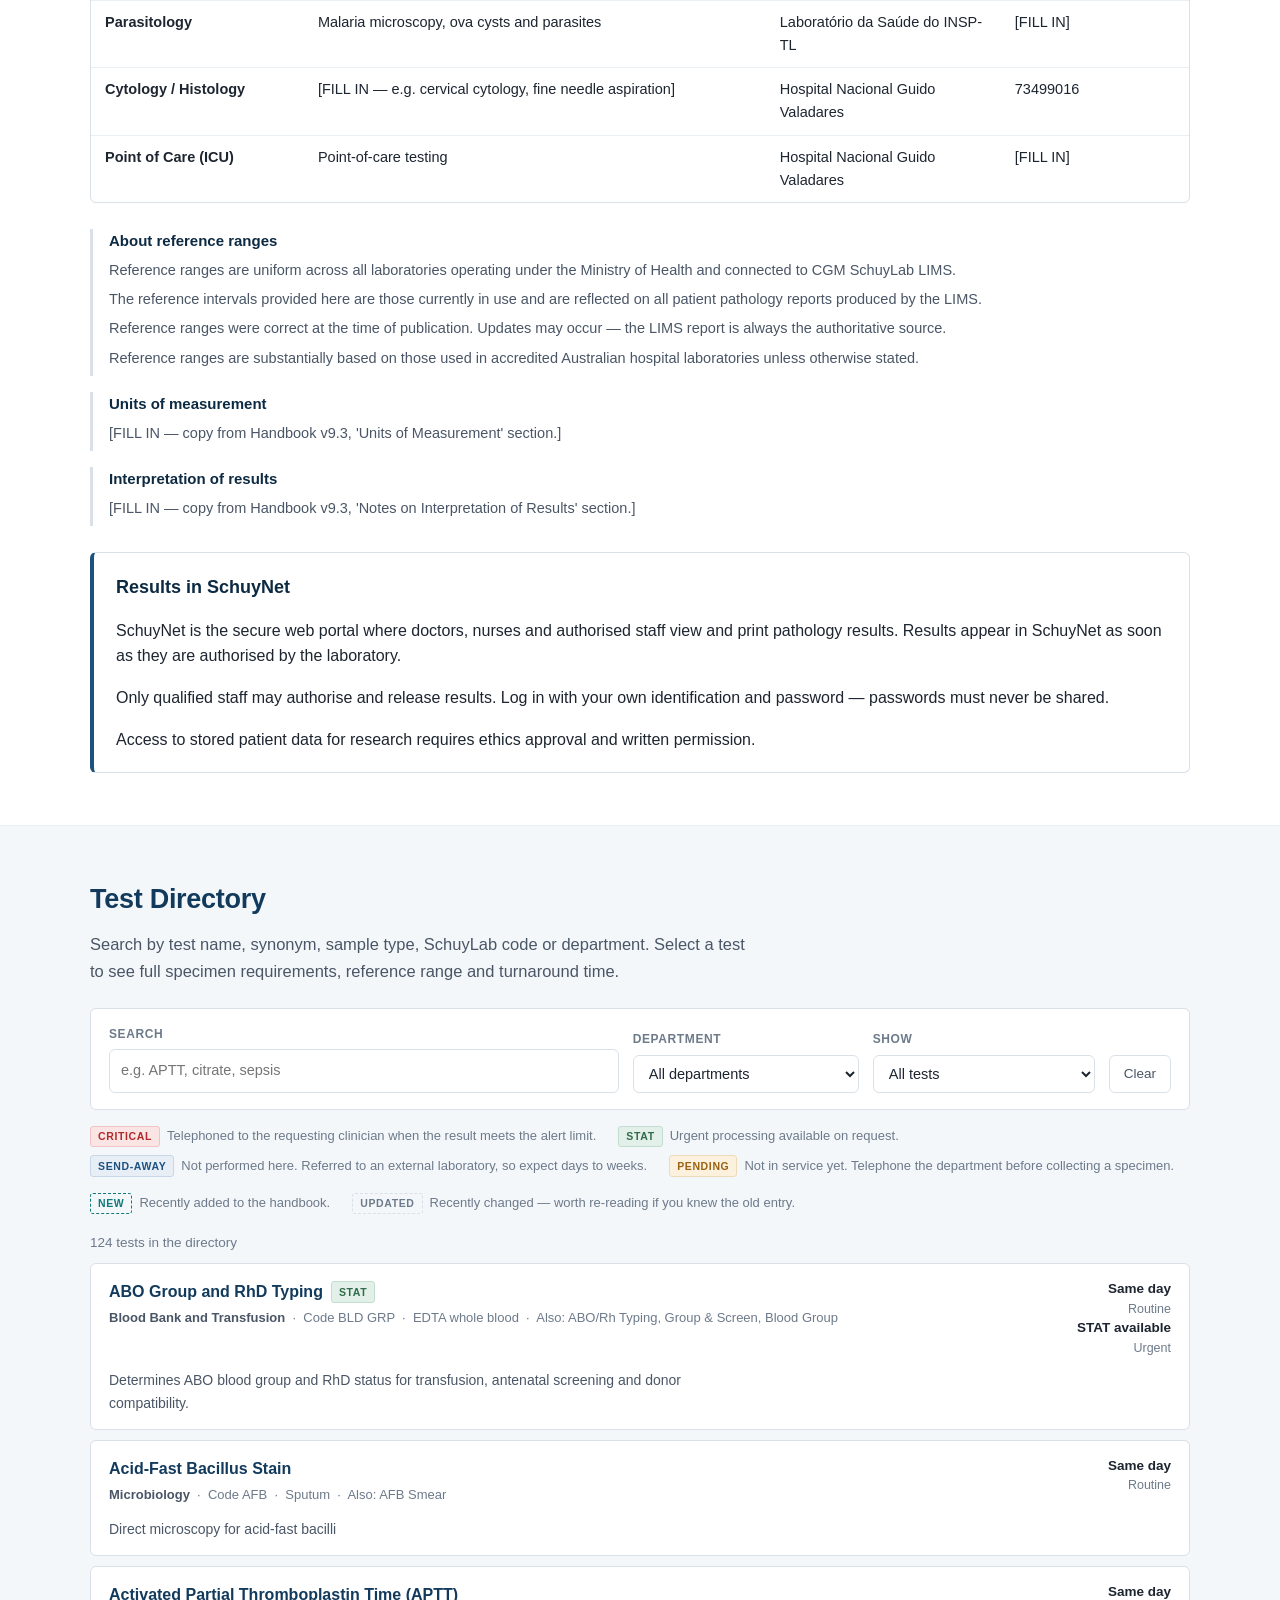
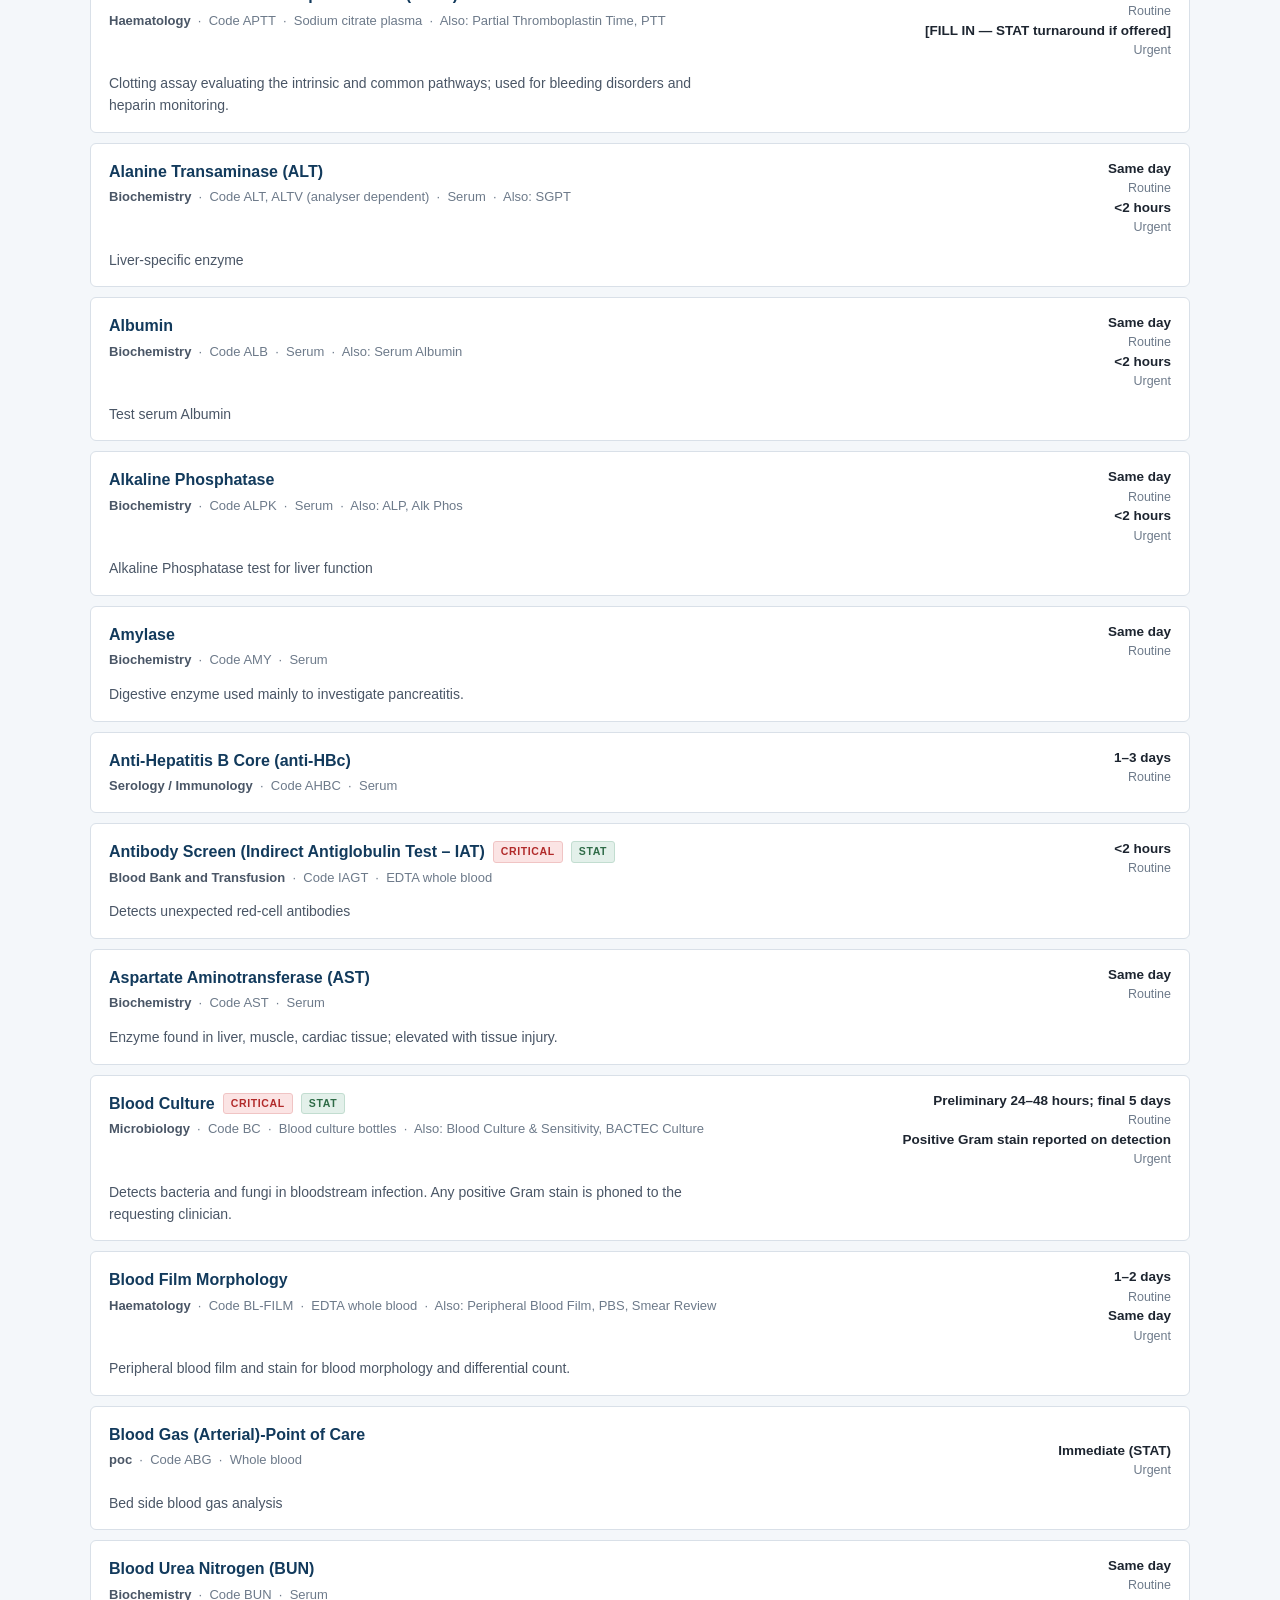
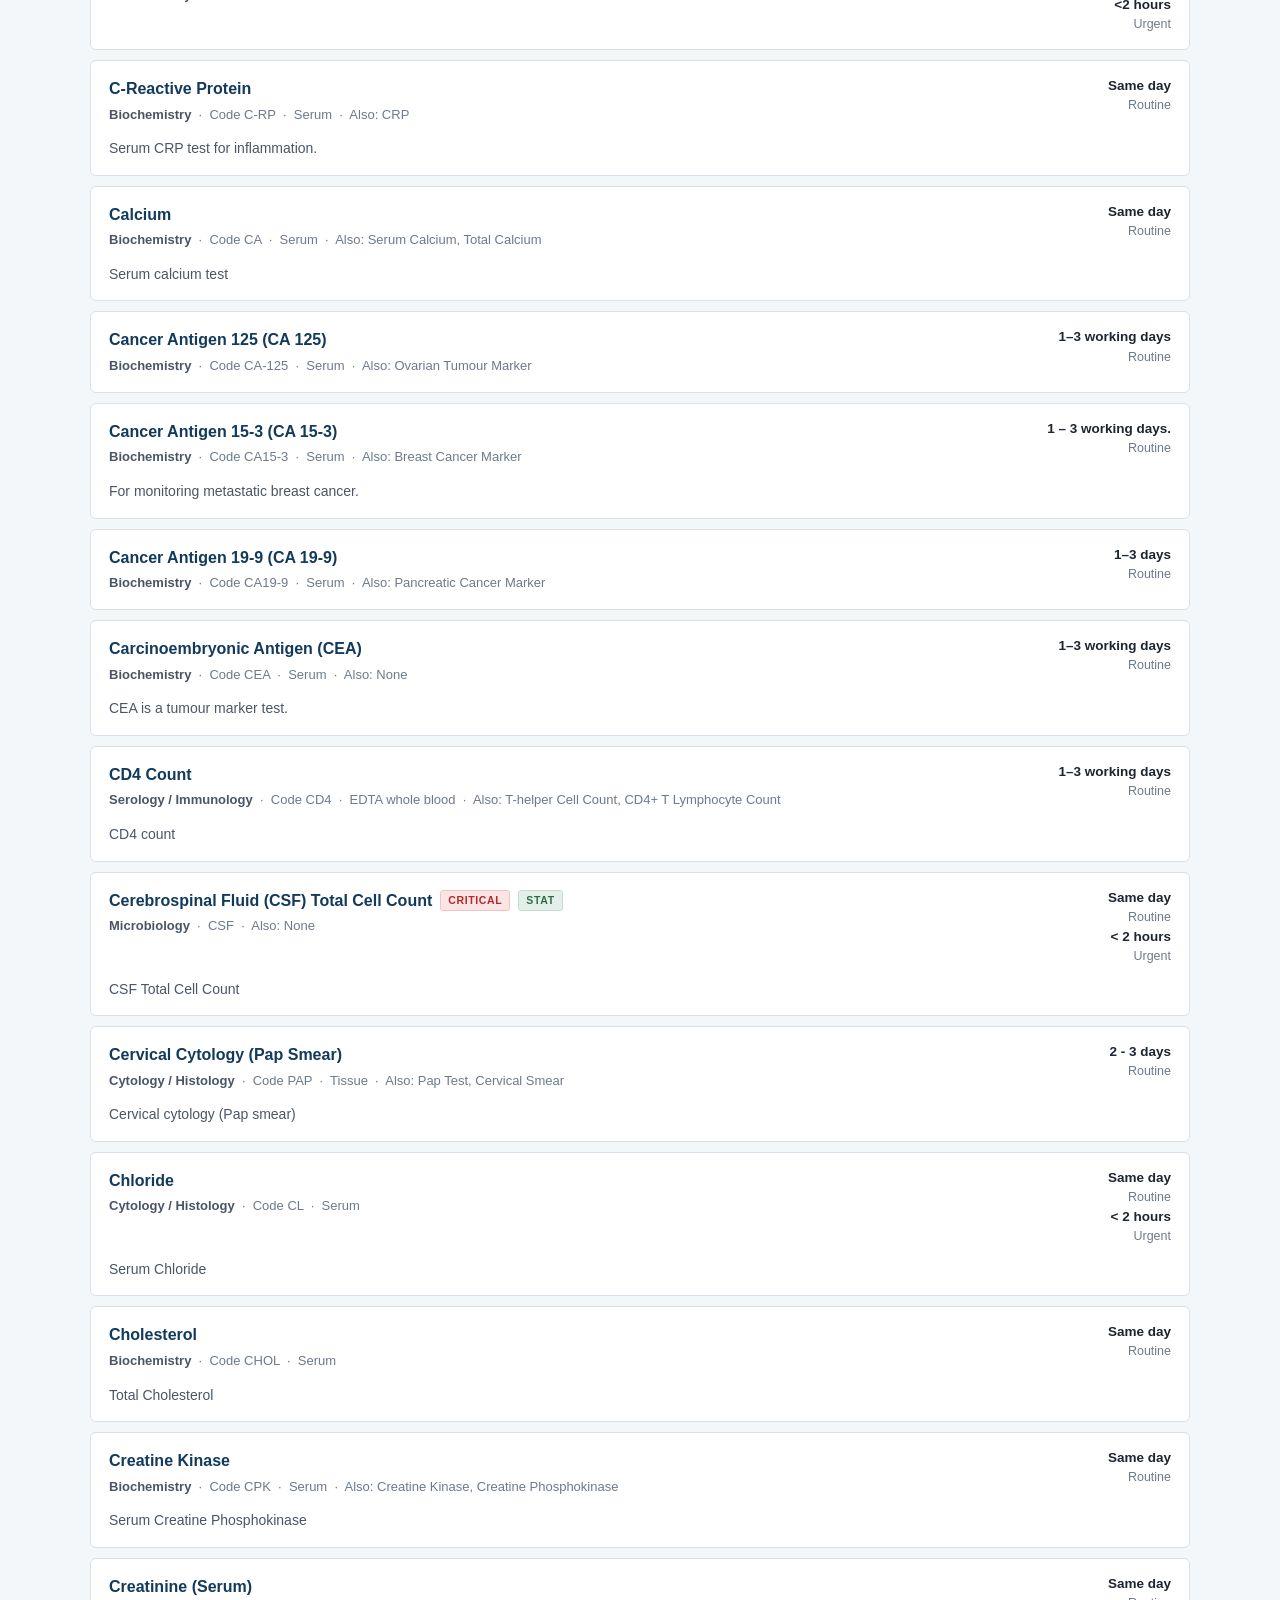
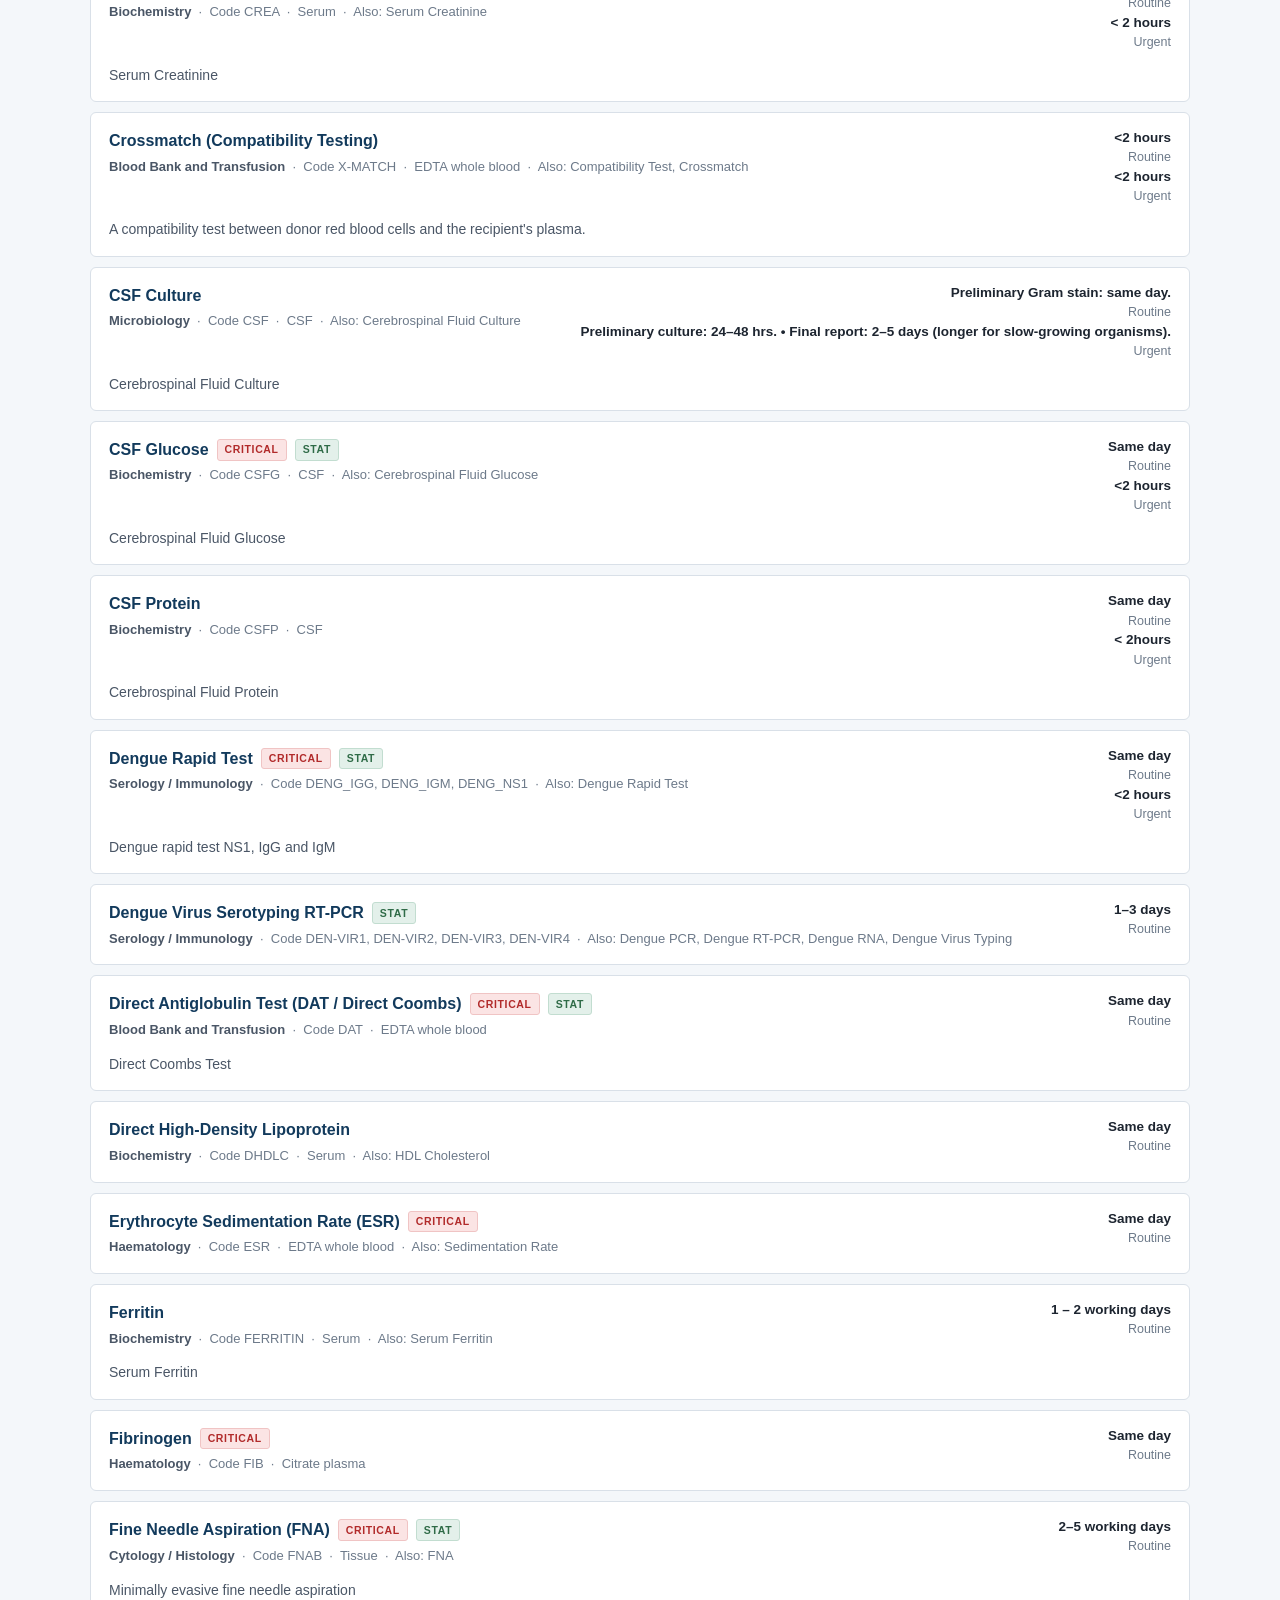
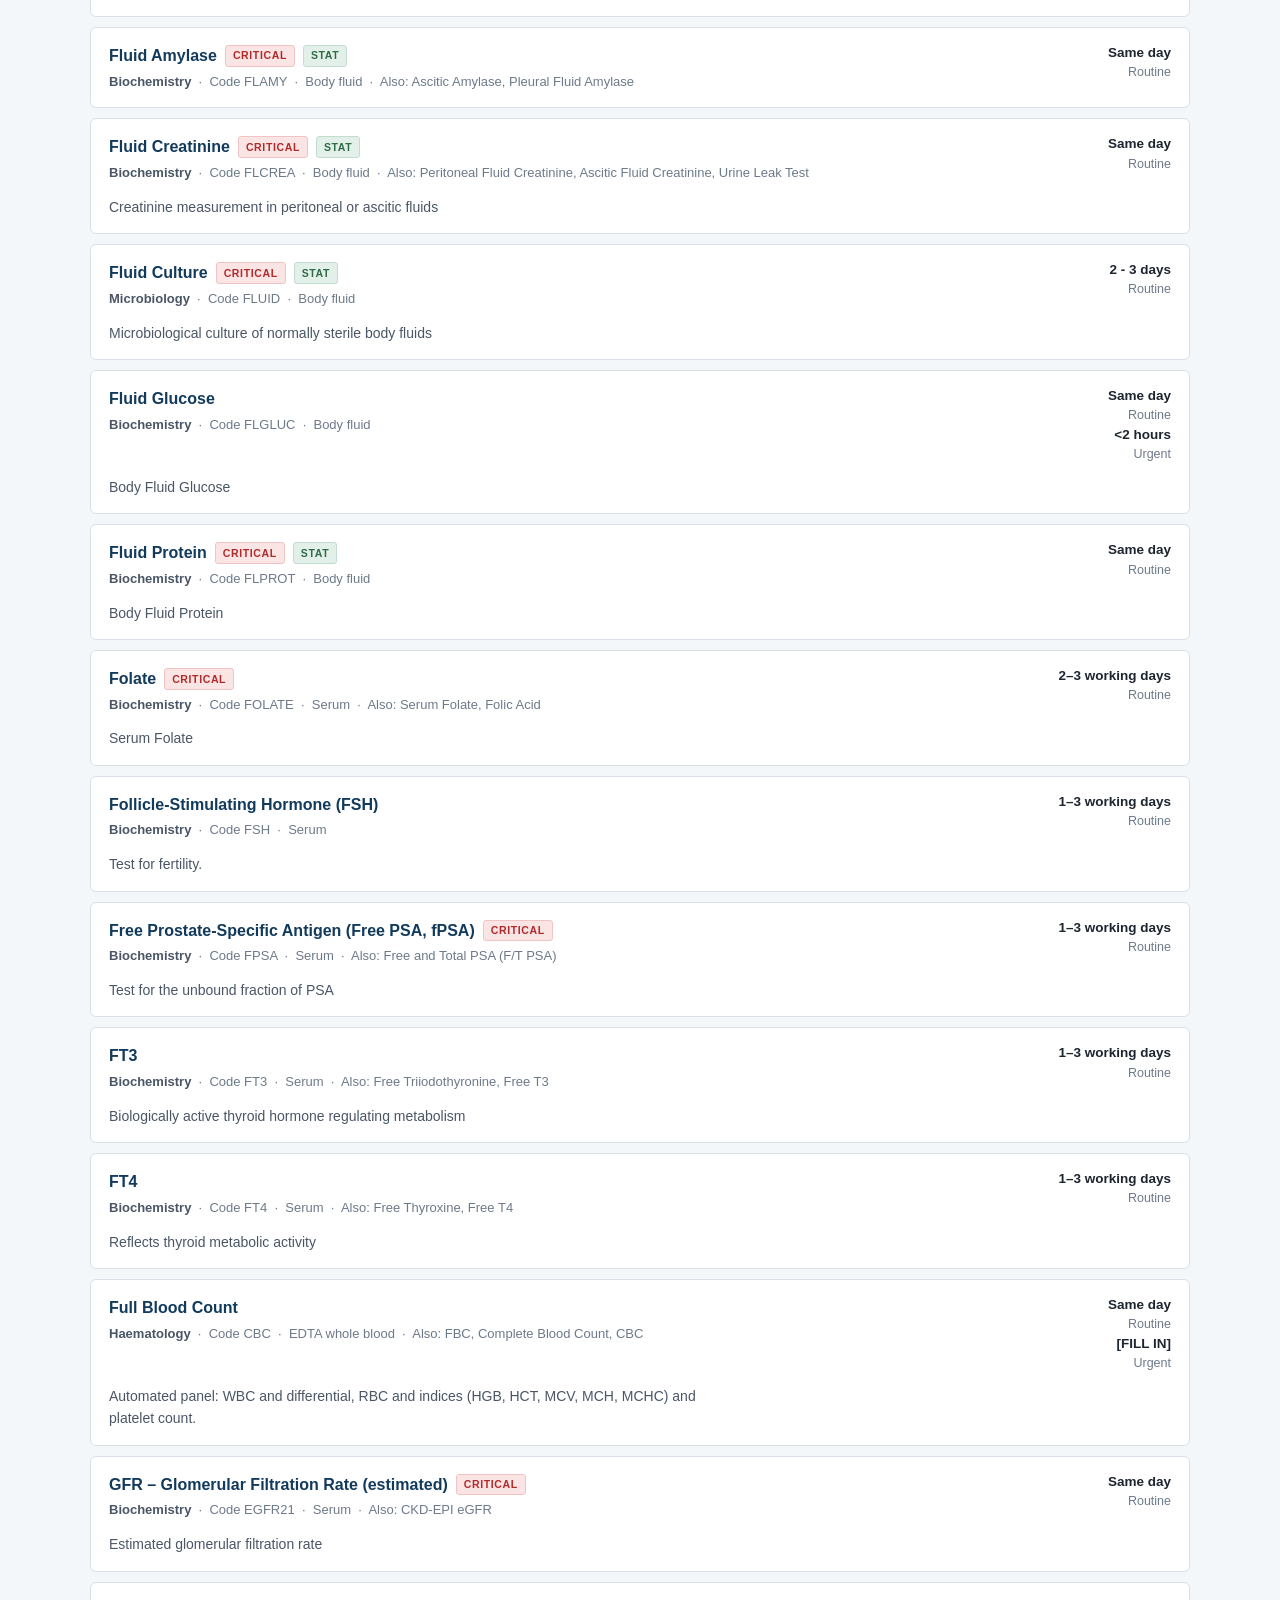
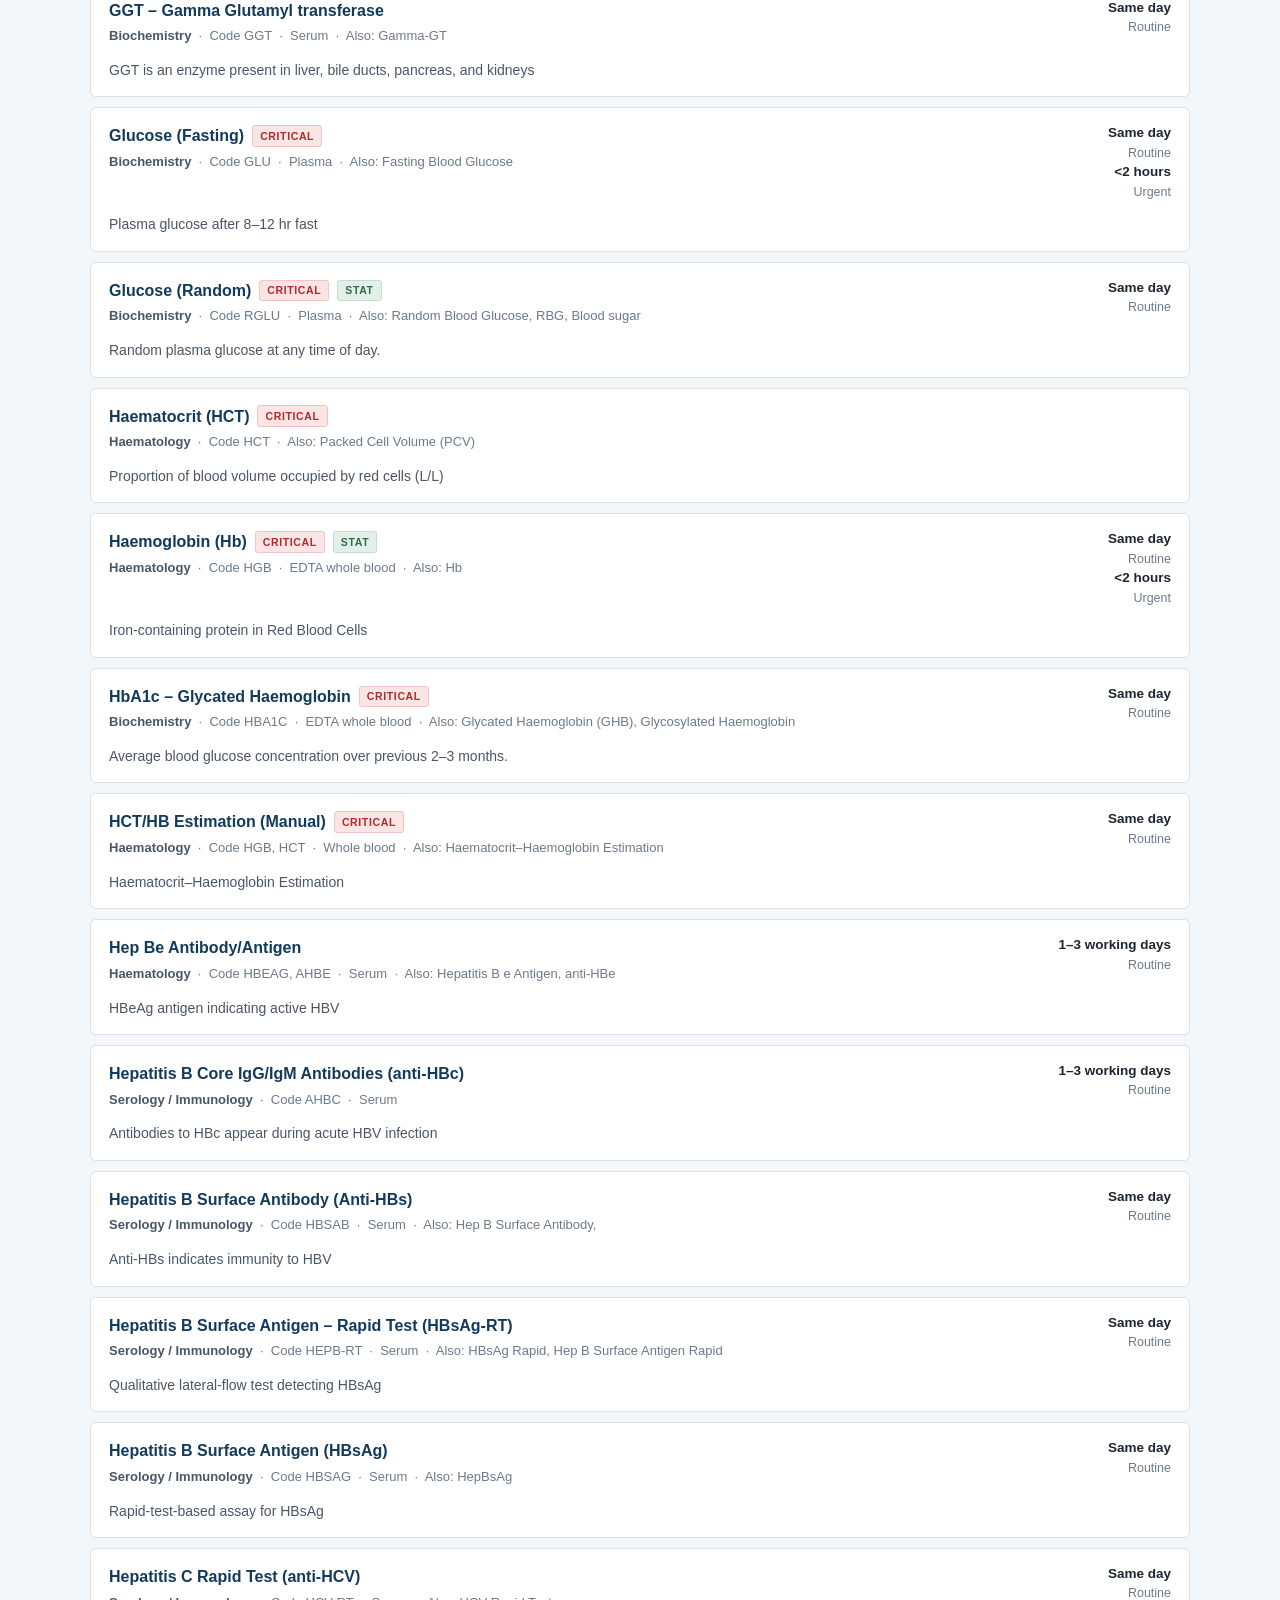
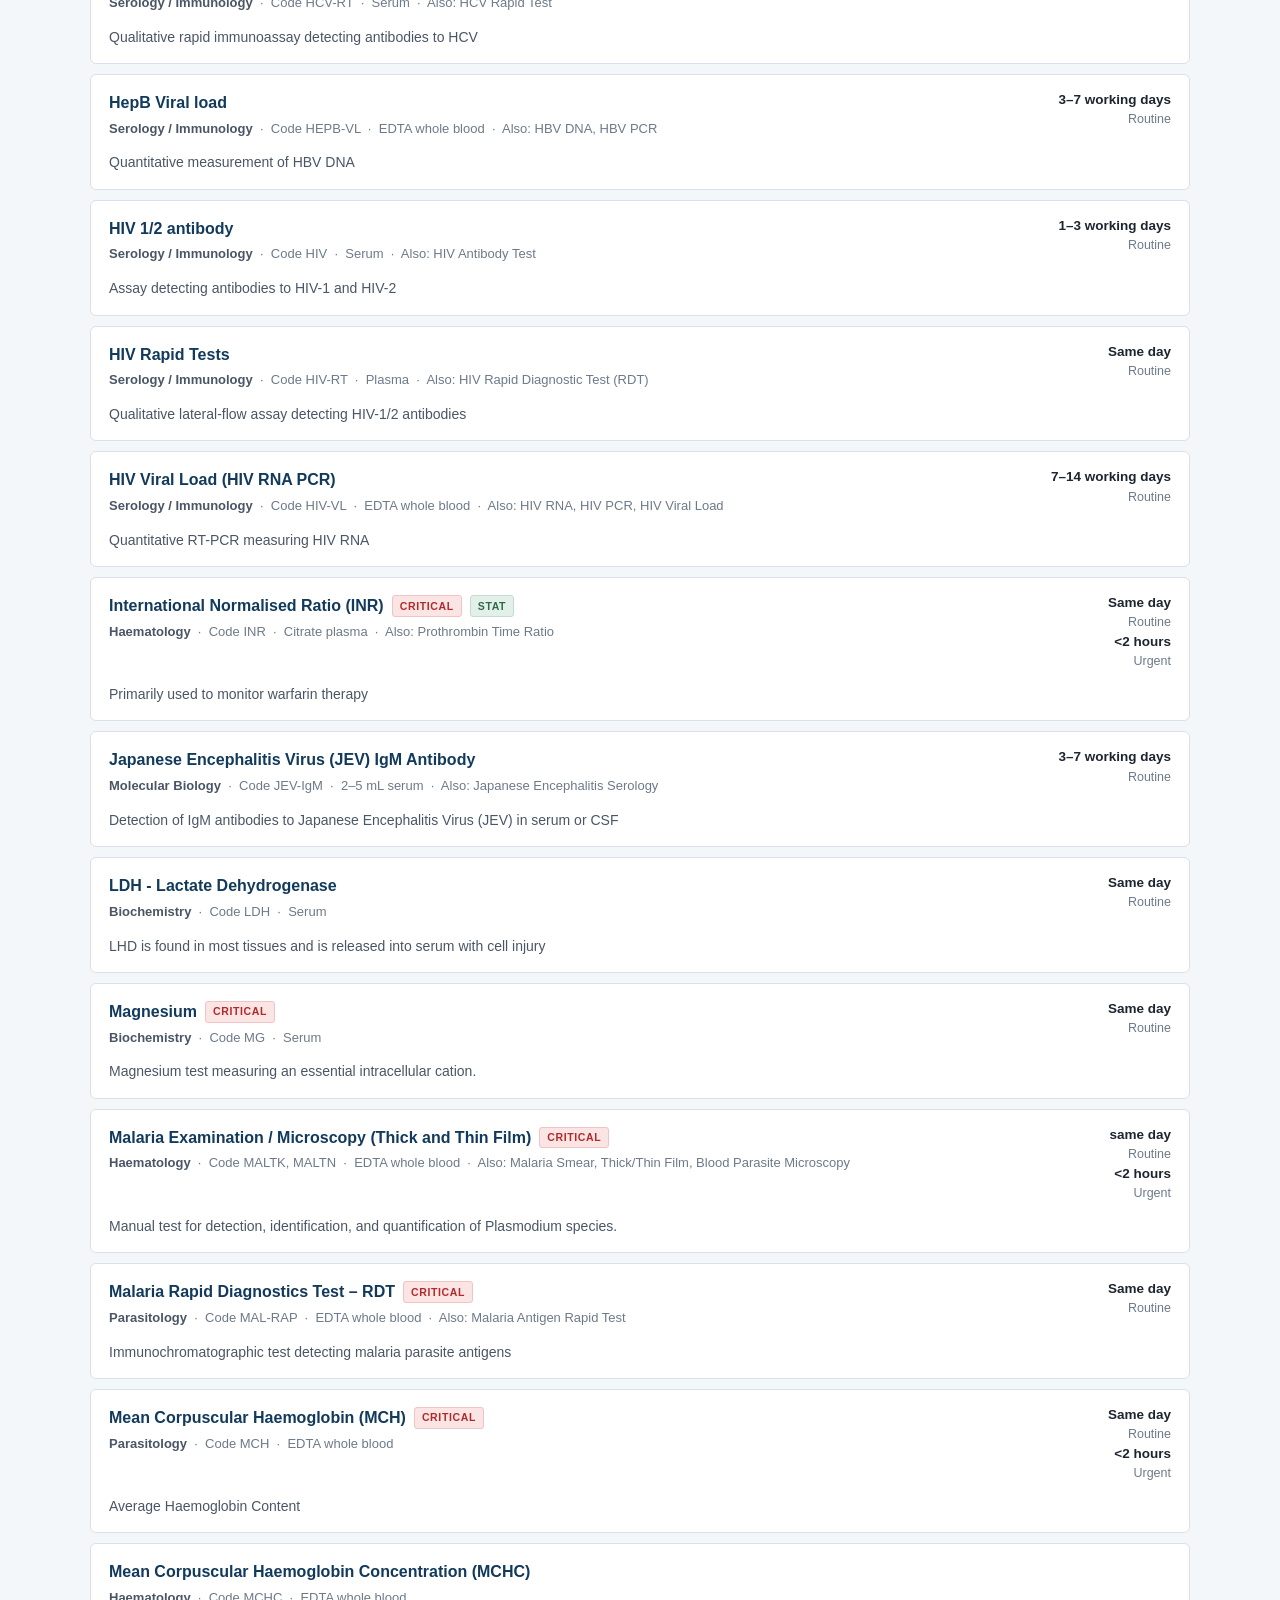
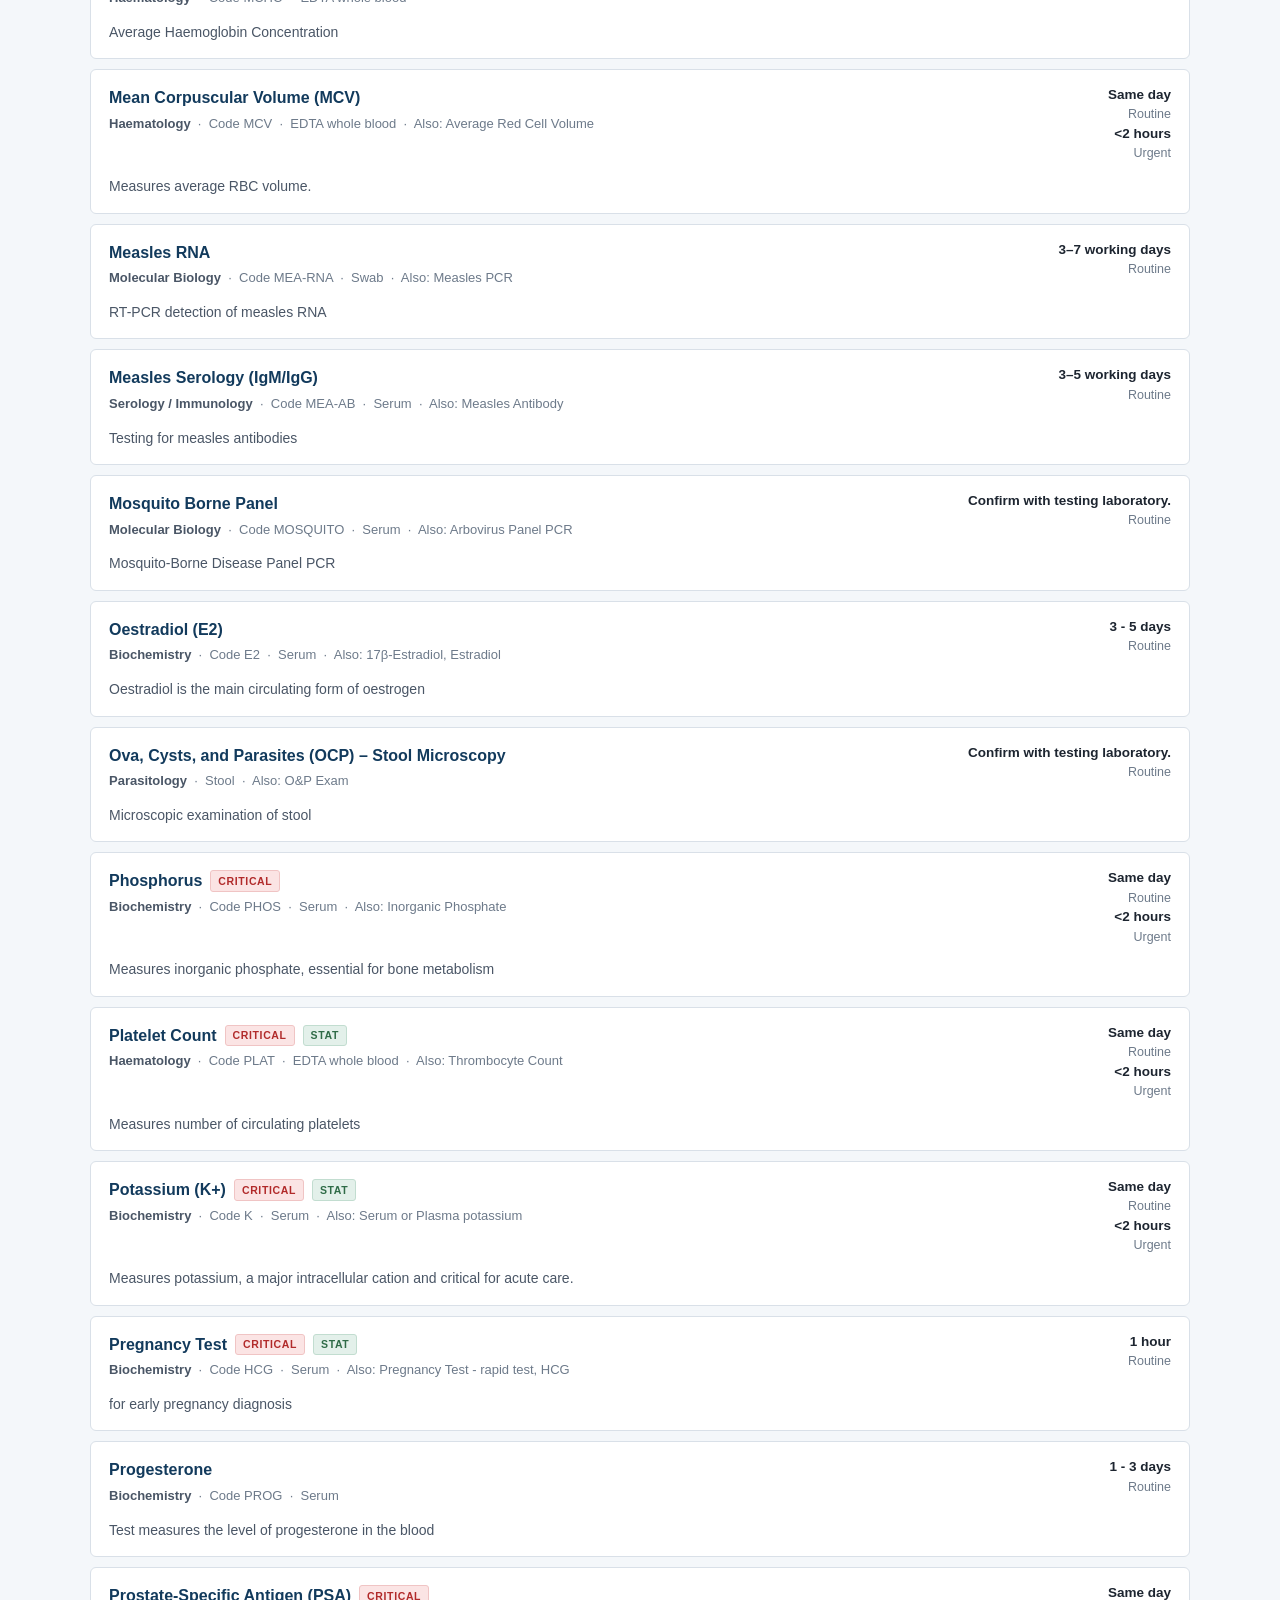
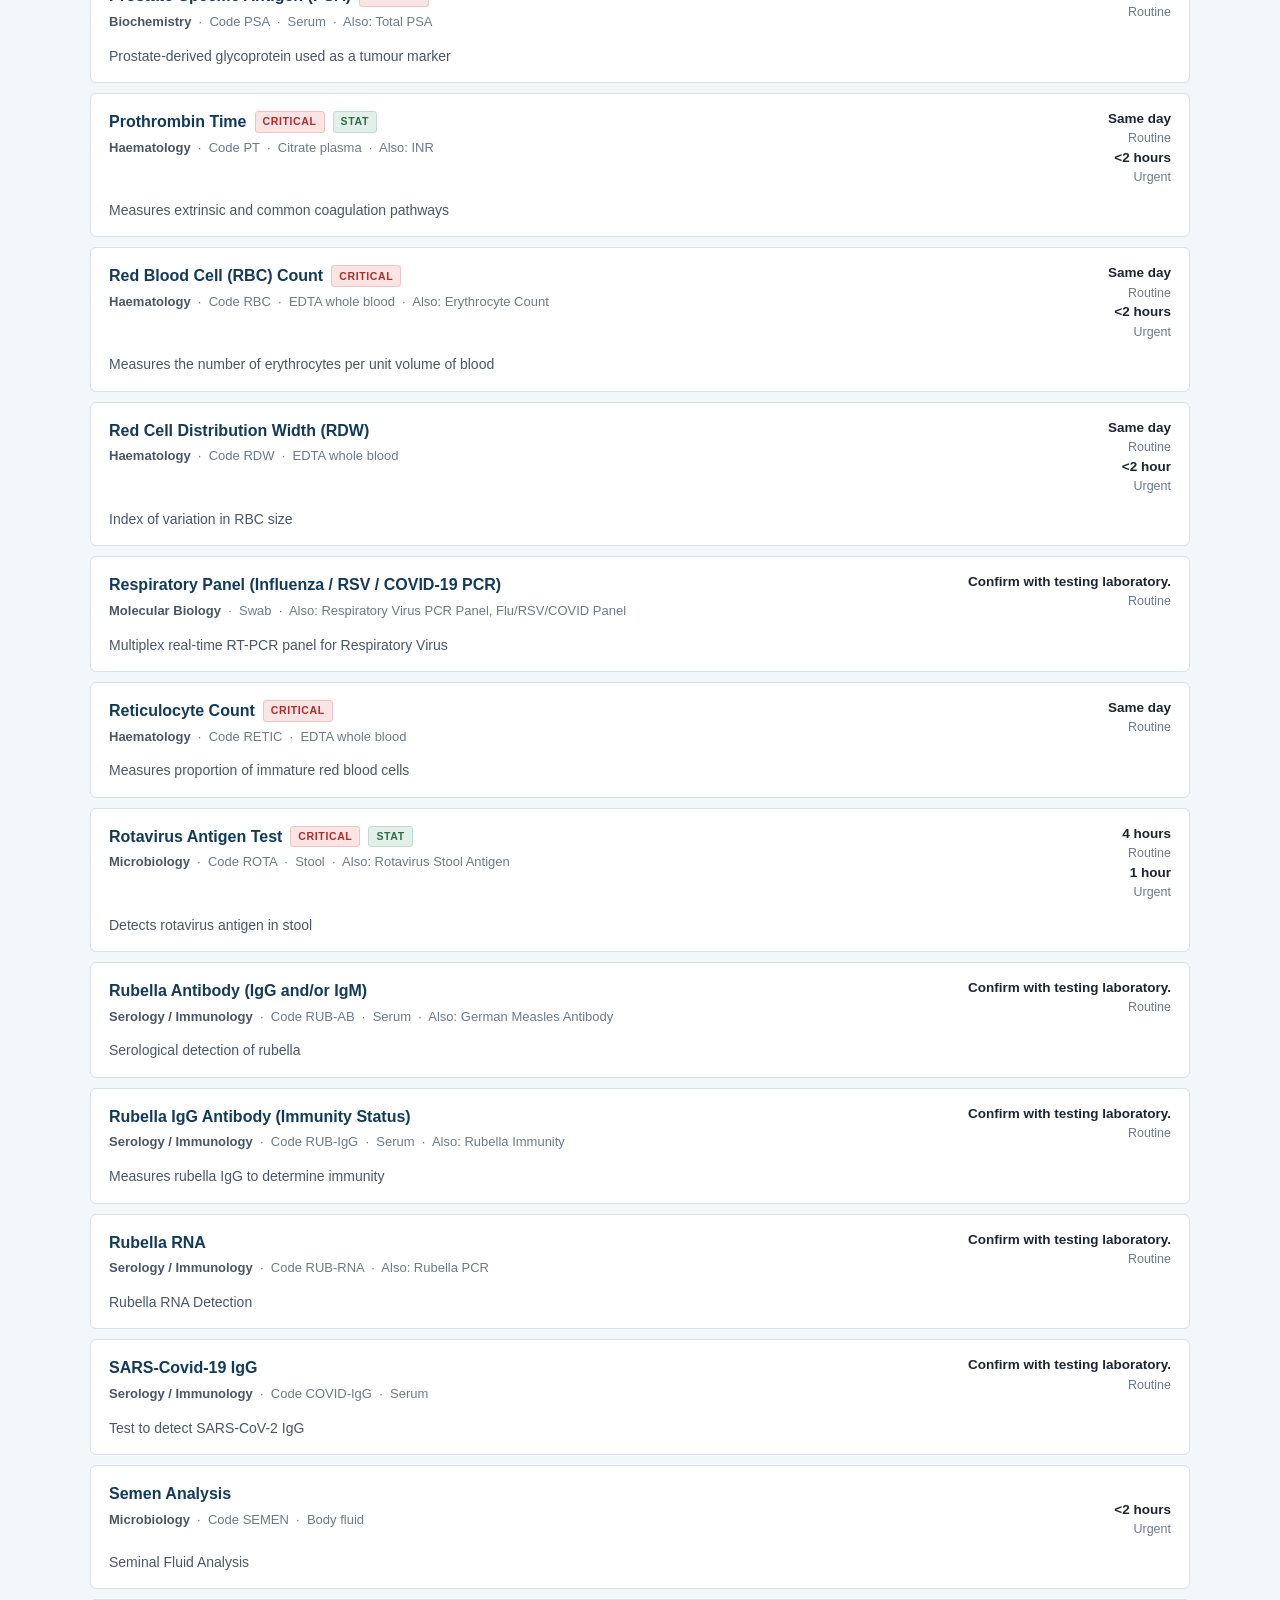
==== commit db803722: "Raw content entry complete" ====
--- a/index.html
+++ b/index.html
@@ -15,7 +15,7 @@
 <header class="site-header">
   <div class="wrap header-inner">
     <div class="brand">
-      <div class="brand-logo" id="brandLogo"></div>
+      <div class="brand-logos" id="brandLogos"></div>
       <div class="brand-text">
         <p class="brand-org" id="brandOrg"></p>
         <h1 class="brand-title"><span class="draft-chip" id="draftChip" hidden>DRAFT</span><span id="brandTitle"></span></h1>
@@ -26,6 +26,9 @@
       <div class="lang-toggle" id="langToggle" hidden></div>
       <a class="btn-ghost" id="handbookDownload" hidden>Download full handbook (PDF)</a>
     </div>
+
+    <!-- Far right of the header. Hidden unless site.js sets a flag. -->
+    <div class="header-flag" id="headerFlag" hidden></div>
   </div>
 
   <nav class="site-nav" aria-label="Main">
--- a/assets/css/style.css
+++ b/assets/css/style.css
@@ -44,15 +44,20 @@
 .skip-link:focus{left:0}
 
 /* ---------------------------------------------------------- HEADER --- */
-.site-header{position:sticky;top:0;z-index:50;background:var(--navy);color:#fff;box-shadow:0 1px 0 rgba(0,0,0,.15)}
+.site-header{position:sticky;top:0;z-index:50;background:var(--green);color:#fff;box-shadow:0 1px 0 rgba(0,0,0,.15)}
 .header-inner{display:flex;align-items:center;justify-content:space-between;gap:20px;padding-top:14px;padding-bottom:14px;flex-wrap:wrap}
 .brand{display:flex;align-items:center;gap:14px;min-width:0}
+.brand-logos{display:flex;align-items:center;gap:8px}
 .brand-logo{
-  width:52px;height:52px;flex:0 0 52px;border-radius:50%;background:rgba(255,255,255,.14);
-  display:flex;align-items:center;justify-content:center;font-weight:700;font-size:15px;letter-spacing:.5px;
-  overflow:hidden;
-}
-.brand-logo img{width:100%;height:100%;object-fit:contain}
+  height:46px;flex:0 0 auto;border-radius:10px;background:#fff;padding:5px;
+  display:flex;align-items:center;justify-content:center;overflow:hidden;
+  font-weight:700;font-size:15px;letter-spacing:.5px;color:var(--green);
+}
+.brand-logo img{height:100%;width:auto;max-width:96px;object-fit:contain;display:block}
+/* Shown only when no logo file is configured. */
+.brand-logo-initials{width:46px;background:rgba(255,255,255,.14);color:#fff}
+.header-flag{display:flex;align-items:center;flex:0 0 auto}
+.header-flag img{height:46px;width:auto;display:block;border-radius:3px;box-shadow:0 0 0 1px rgba(255,255,255,.4)}
 .brand-org{margin:0;font-size:12px;letter-spacing:.09em;text-transform:uppercase;color:rgba(255,255,255,.72)}
 .brand-title{margin:1px 0 0;font-size:21px;line-height:1.2;font-weight:650}
 .brand-parent{margin:2px 0 0;font-size:12.5px;color:rgba(255,255,255,.6)}
@@ -290,6 +295,20 @@
   .section{padding:40px 0}
 }
 @media (max-width:560px){
+  /* Four logos, a flag and the title cannot sit side by side on a phone,
+     so everything in the header shrinks rather than wrapping or hiding. */
+  /* A grid keeps the flag beside the title instead of letting it wrap onto
+     a line of its own, which would make the header very tall. */
+  .header-inner{display:grid;grid-template-columns:1fr auto;align-items:center;column-gap:10px;row-gap:10px}
+  .brand{grid-column:1;grid-row:1;flex-wrap:wrap}
+  .brand-text{min-width:0}
+  .header-flag{grid-column:2;grid-row:1}
+  .header-actions{grid-column:1 / -1;grid-row:2}
+  .brand-logos{gap:5px}
+  .brand-logo{height:30px;padding:3px;border-radius:7px}
+  .brand-logo img{max-width:62px}
+  .brand-logo-initials{width:30px;font-size:11px}
+  .header-flag img{height:30px}
   .hero-search{flex-direction:column}
   .hero-search button{padding:12px}
   .header-actions{width:100%}
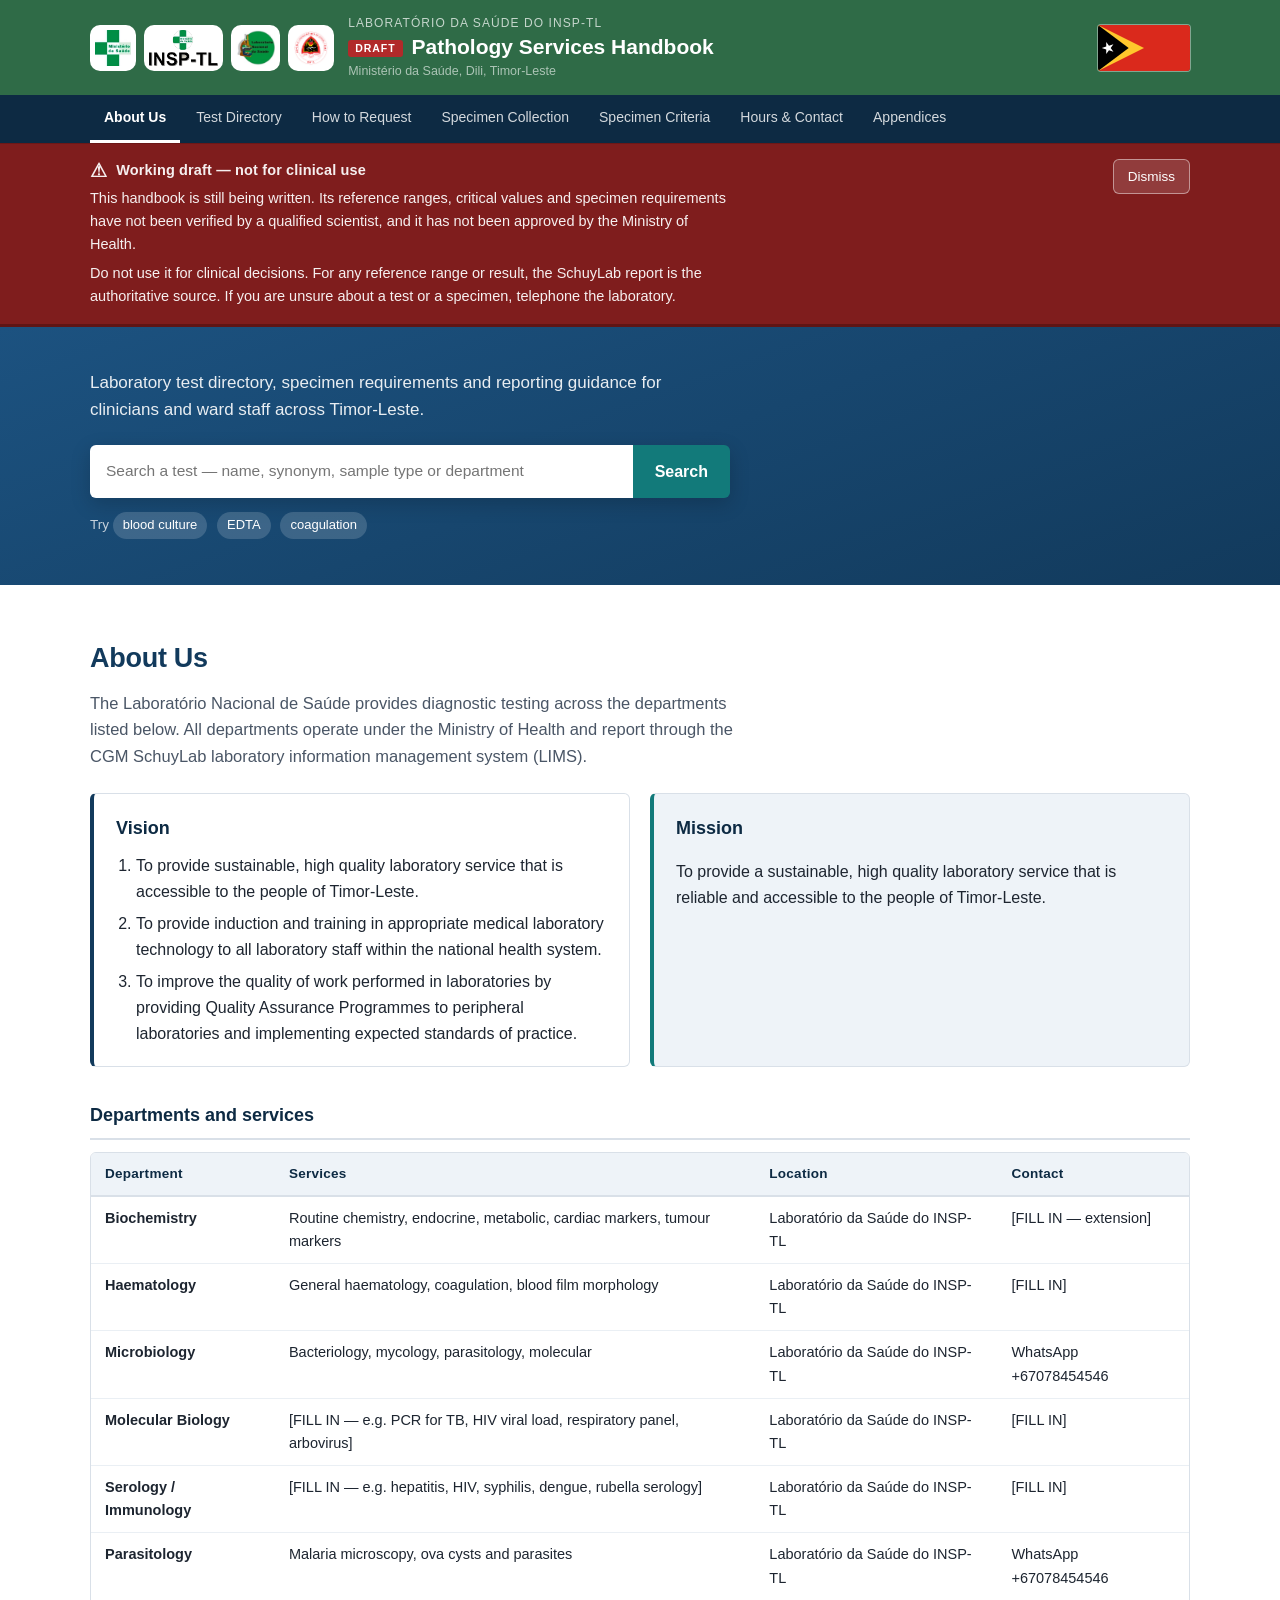
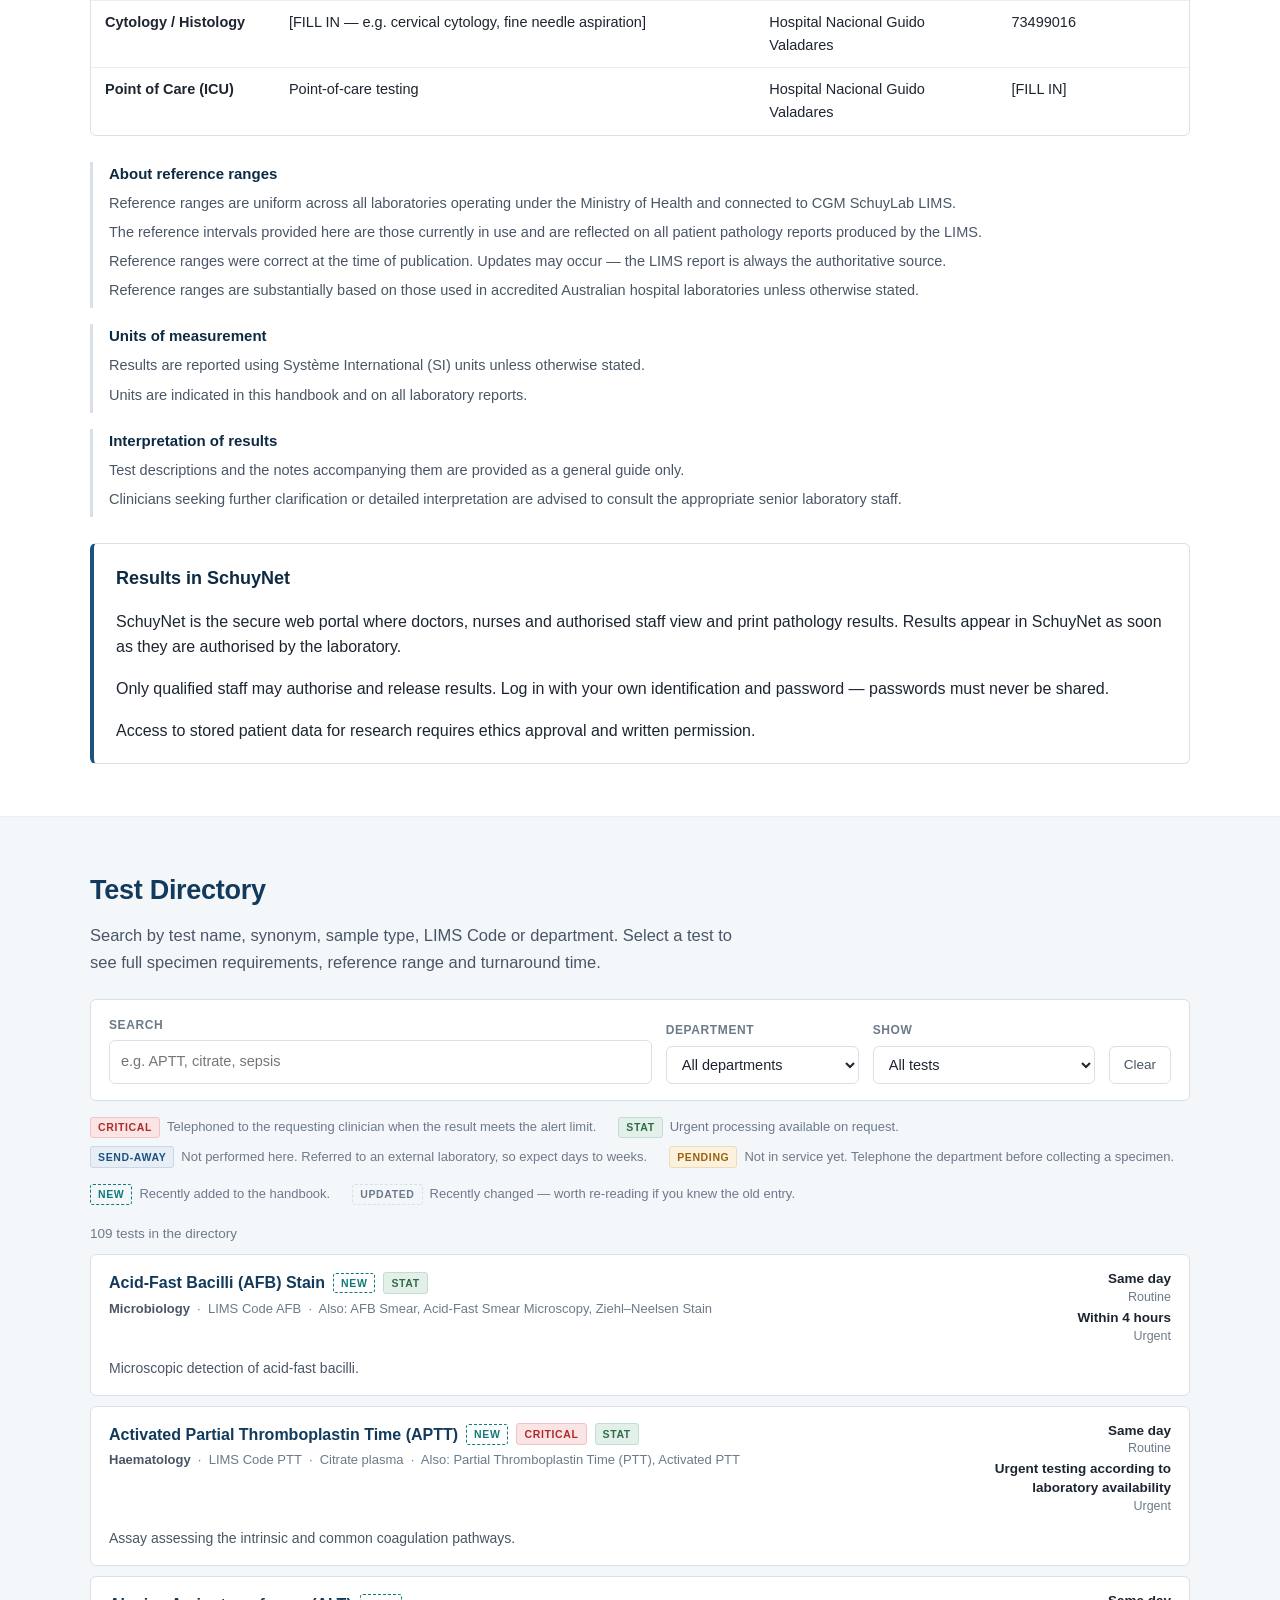
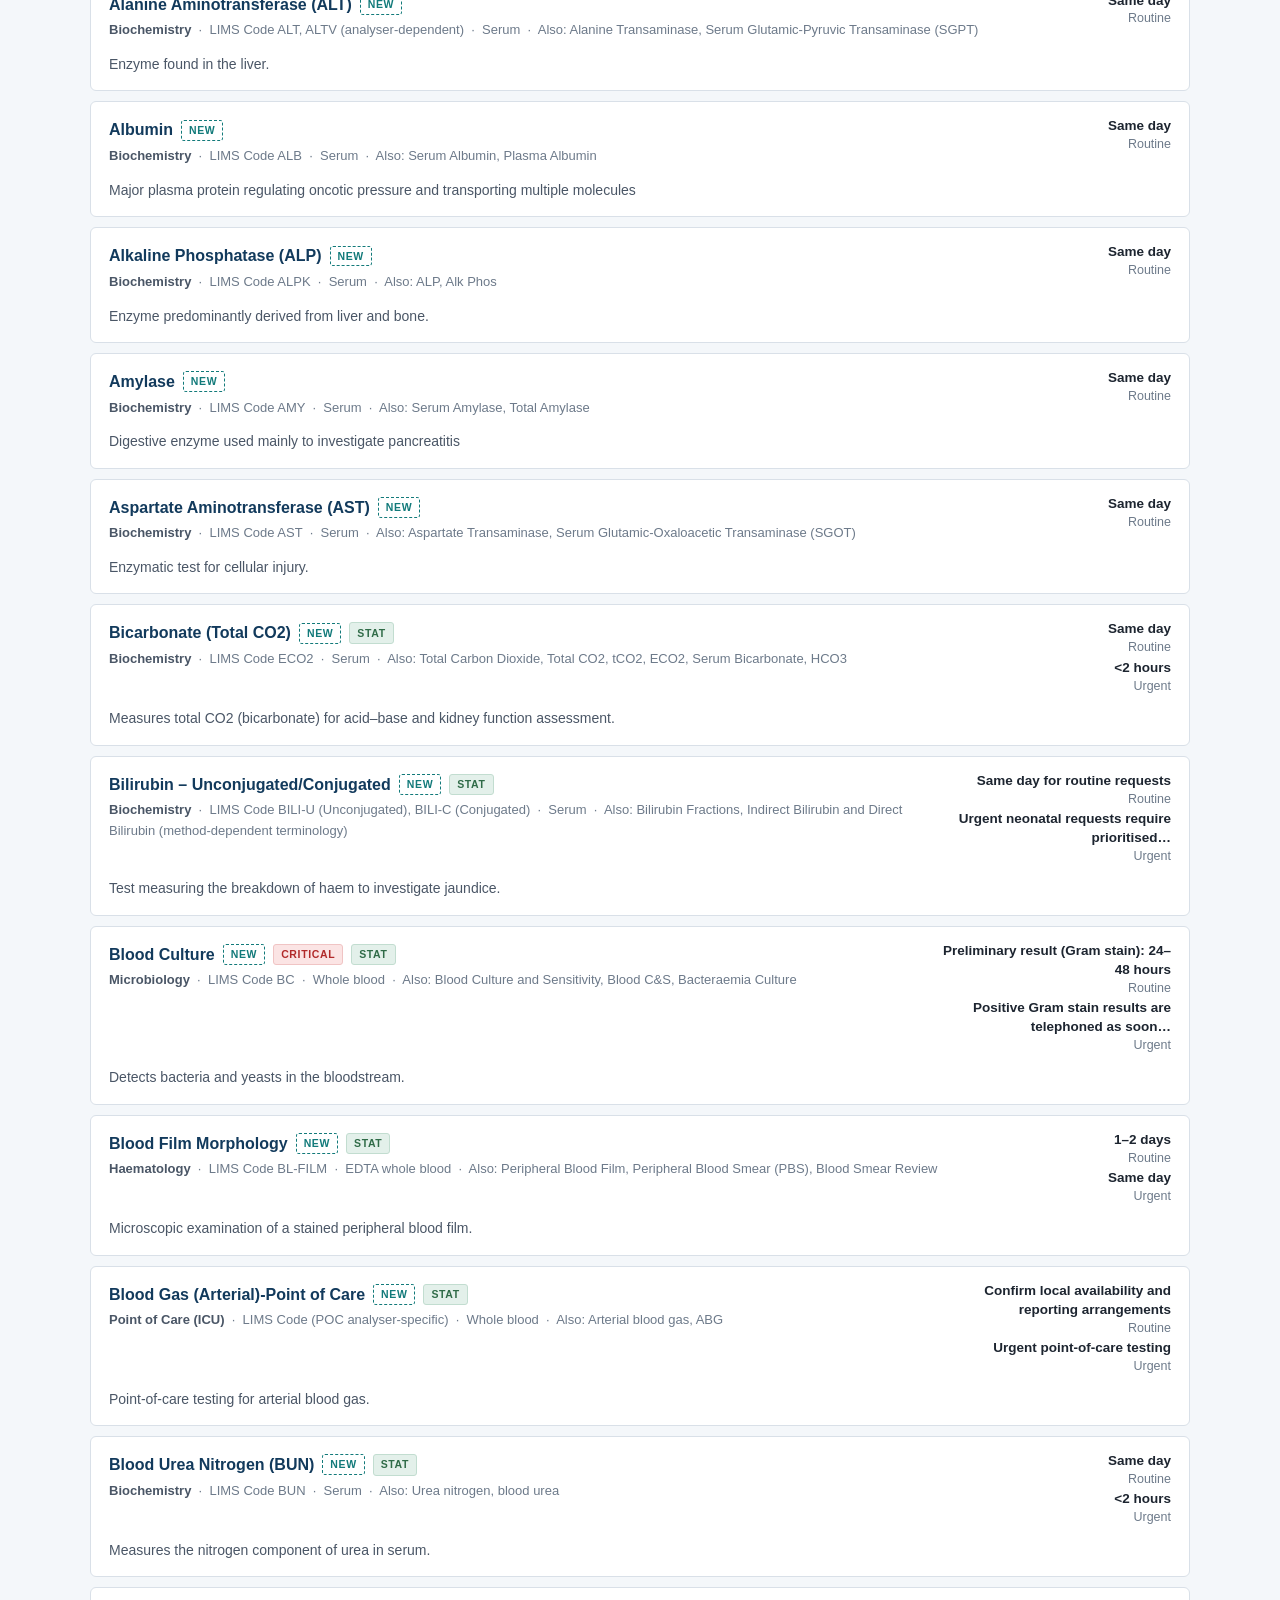
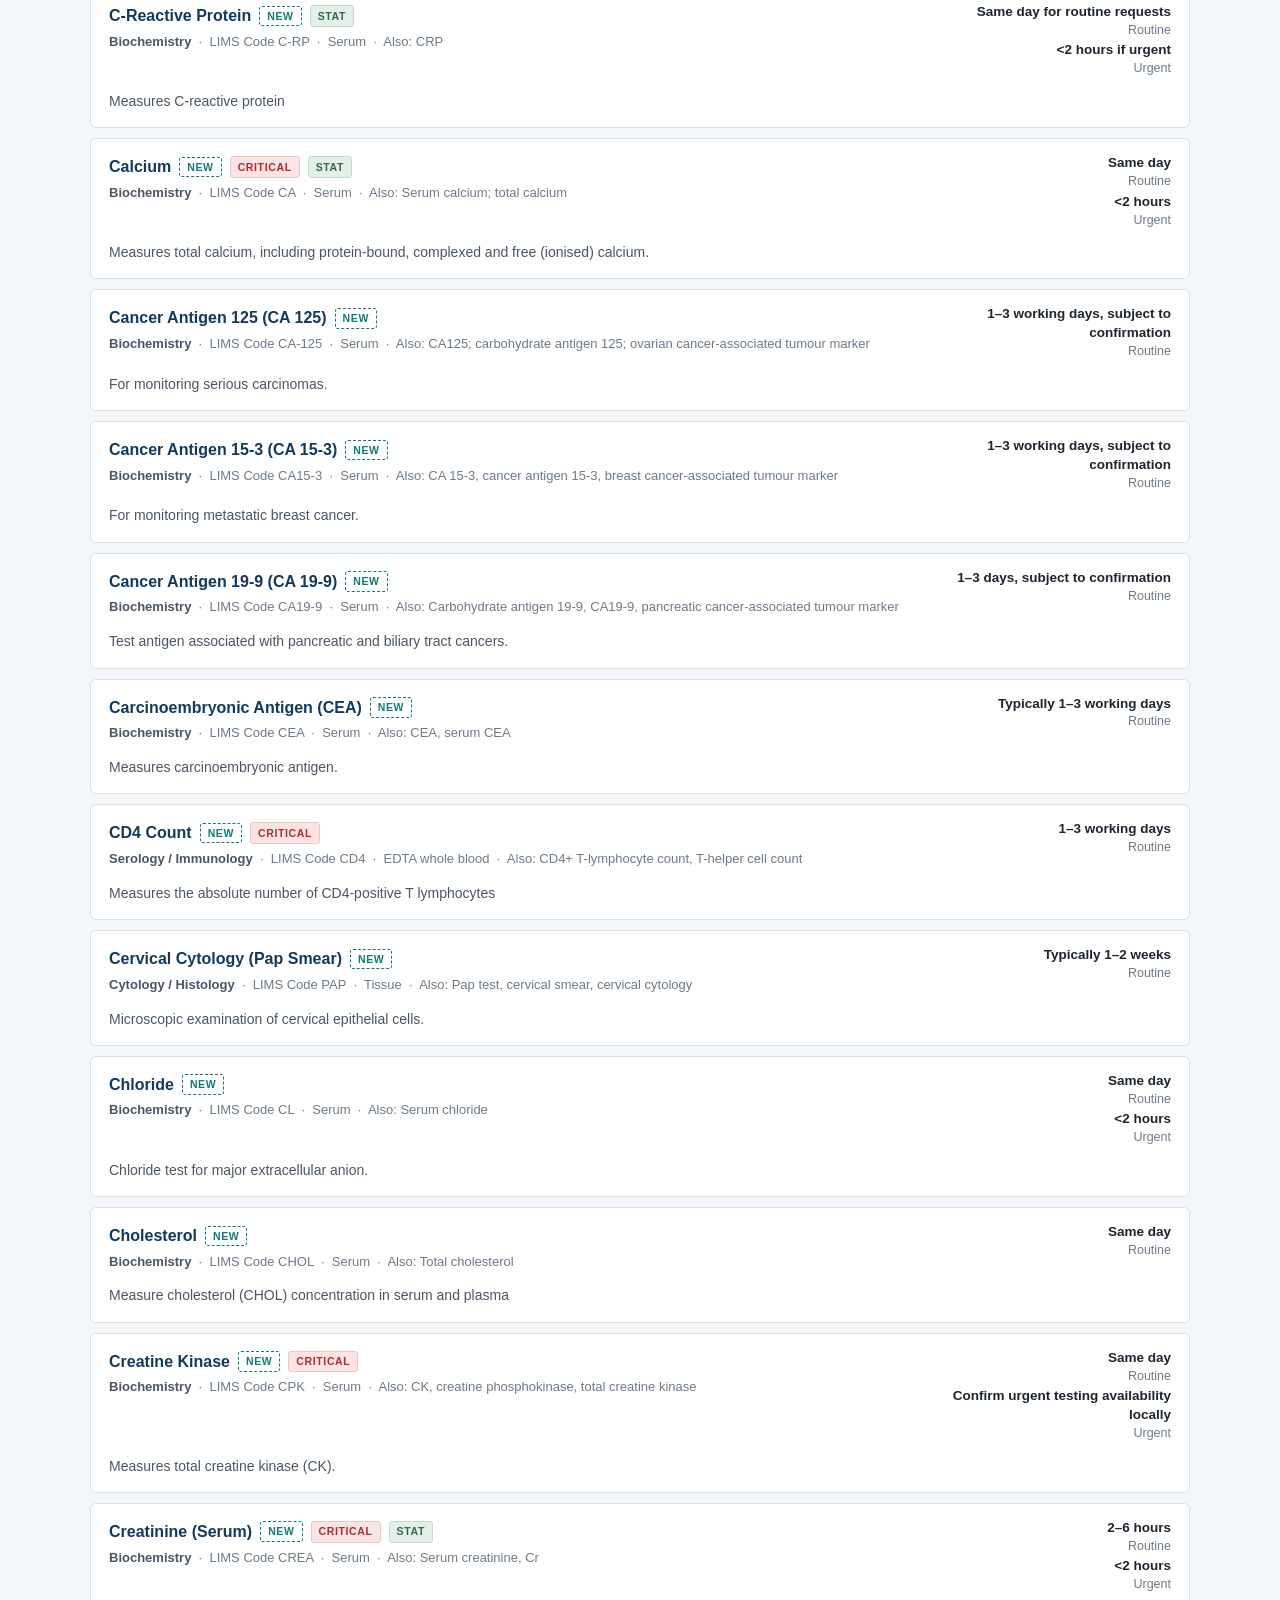
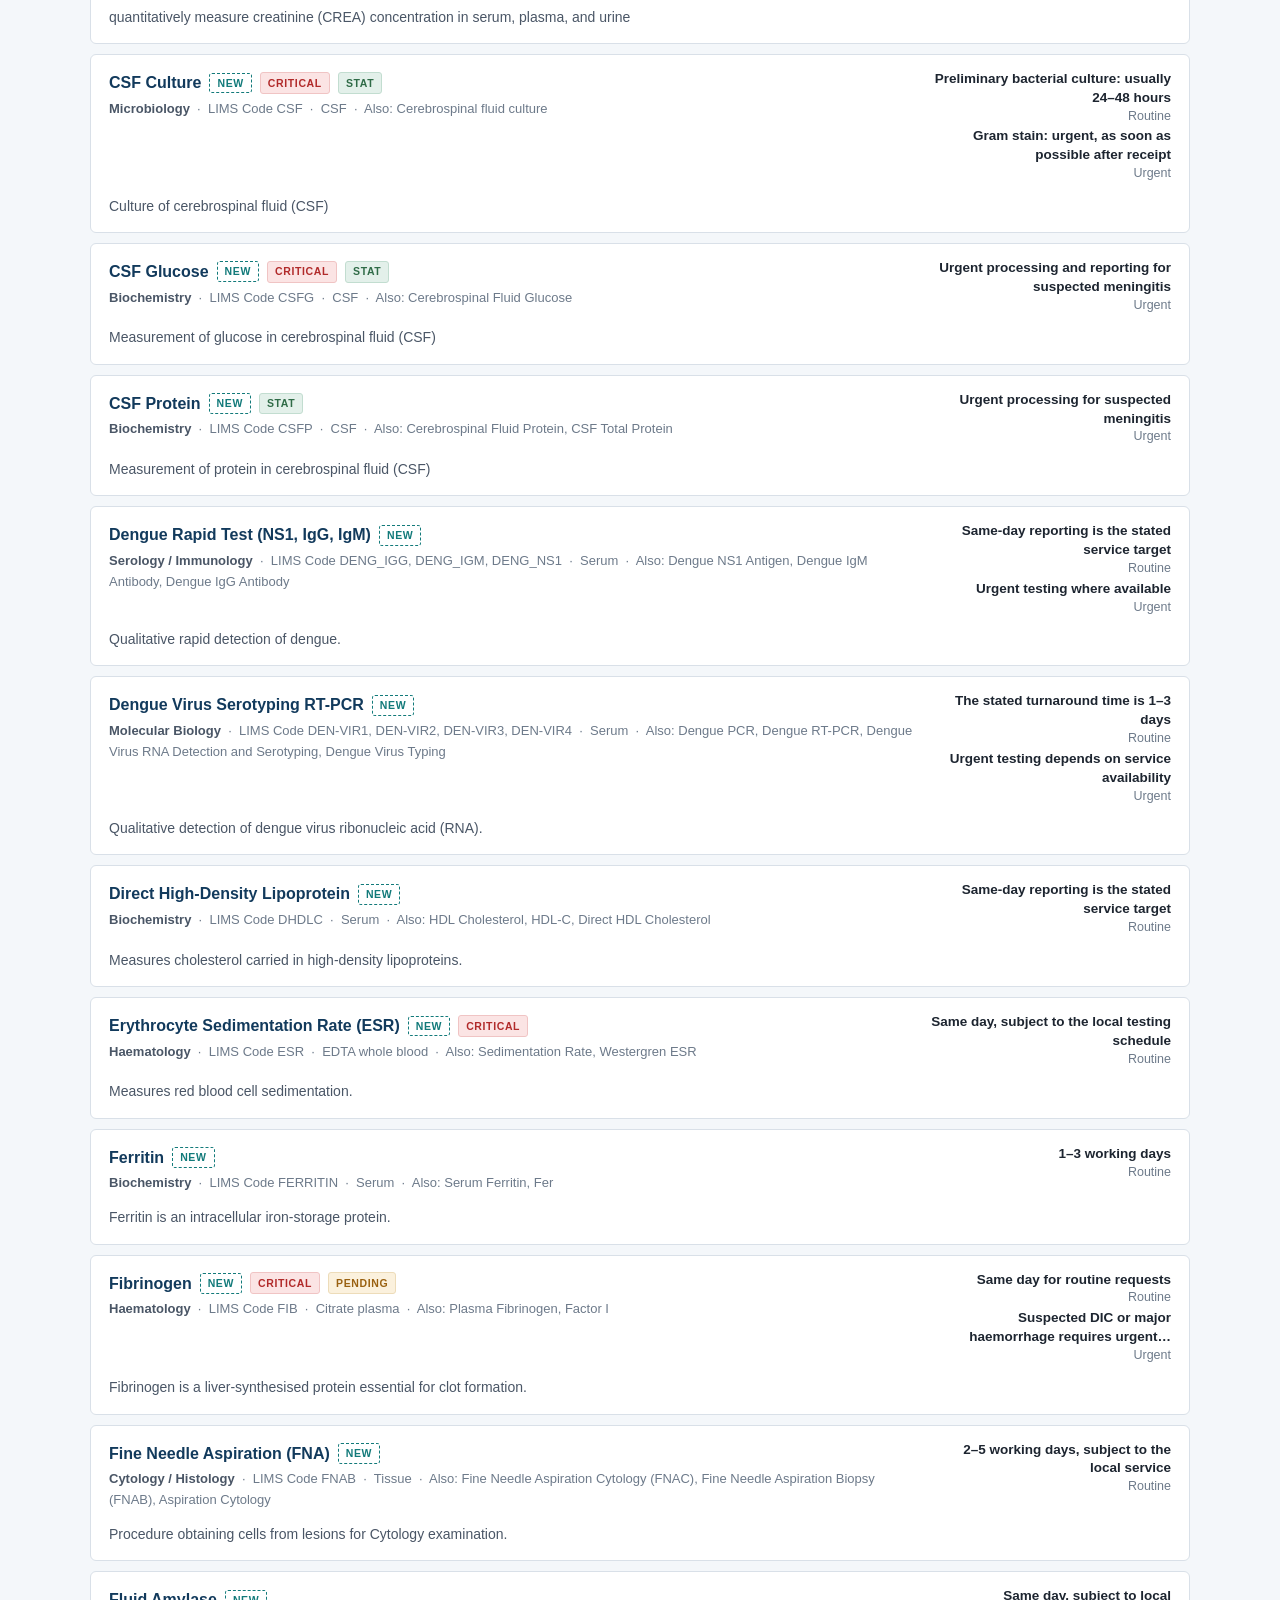
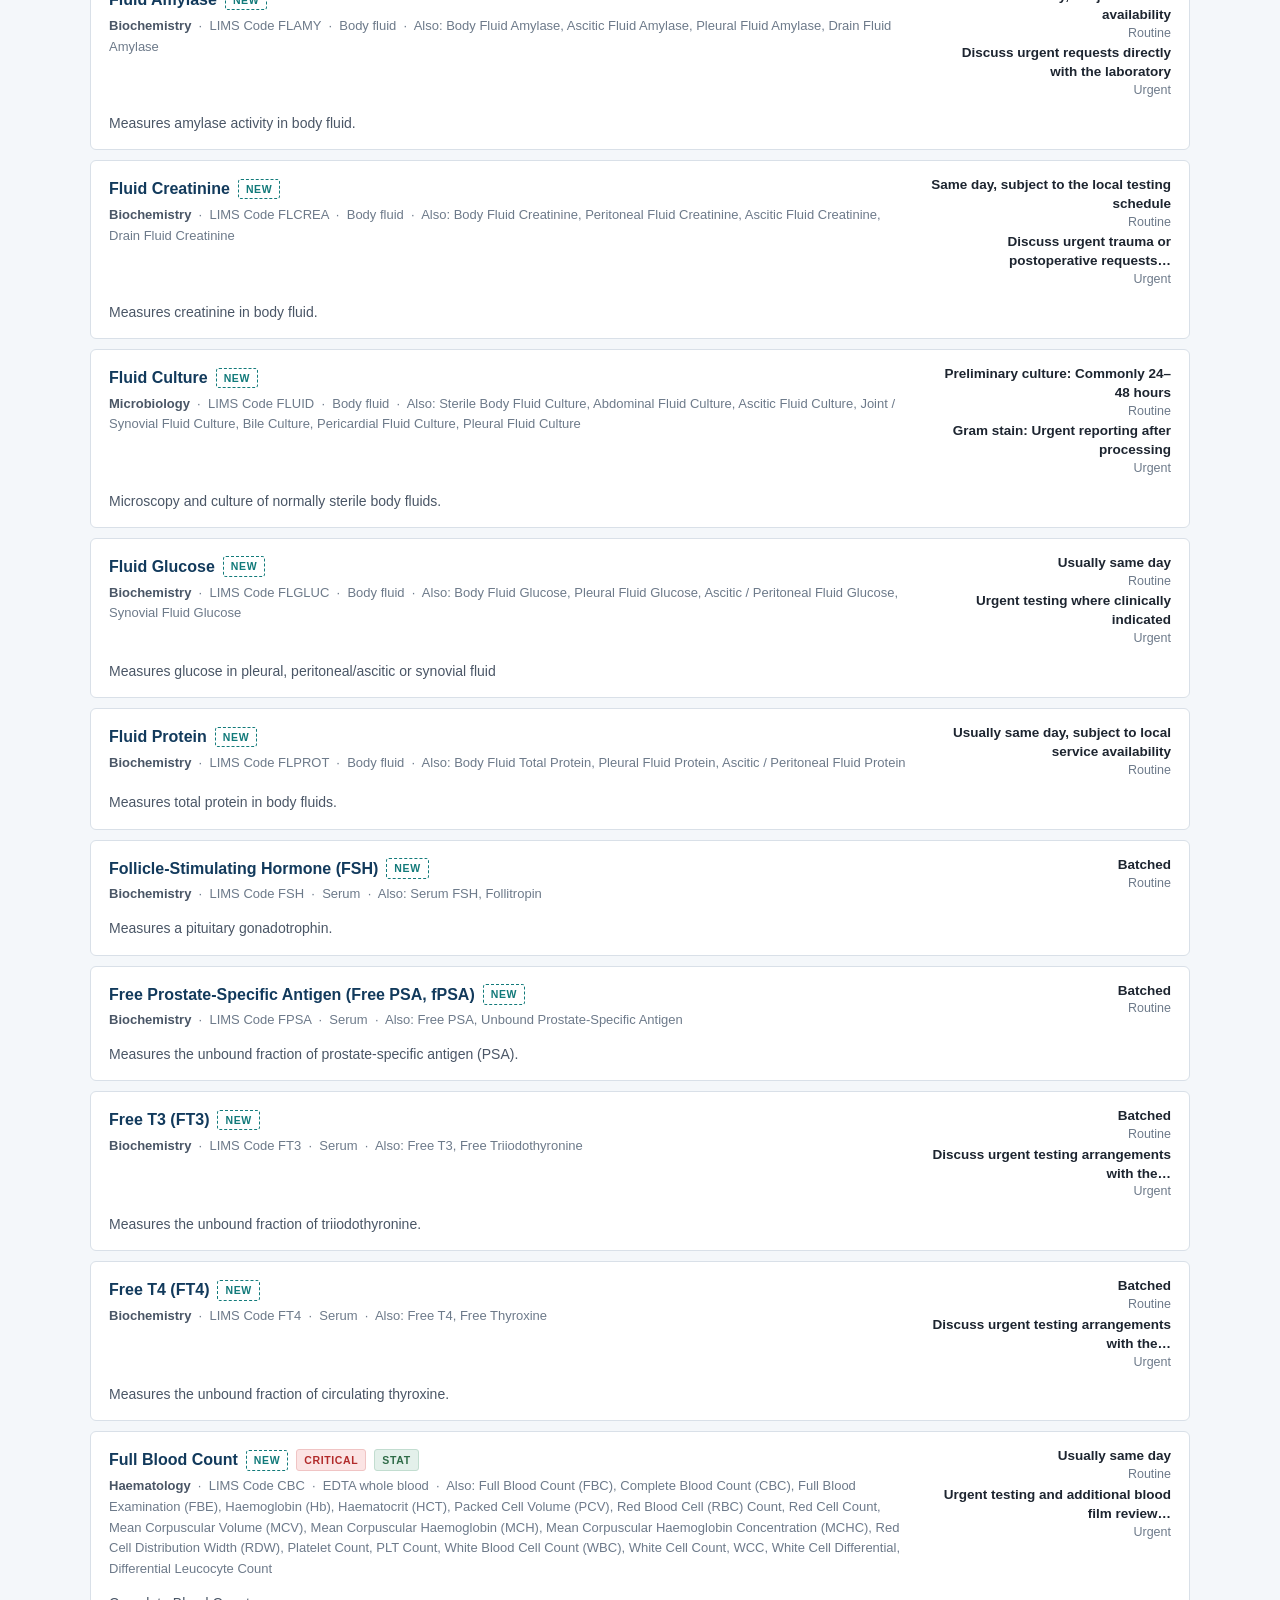
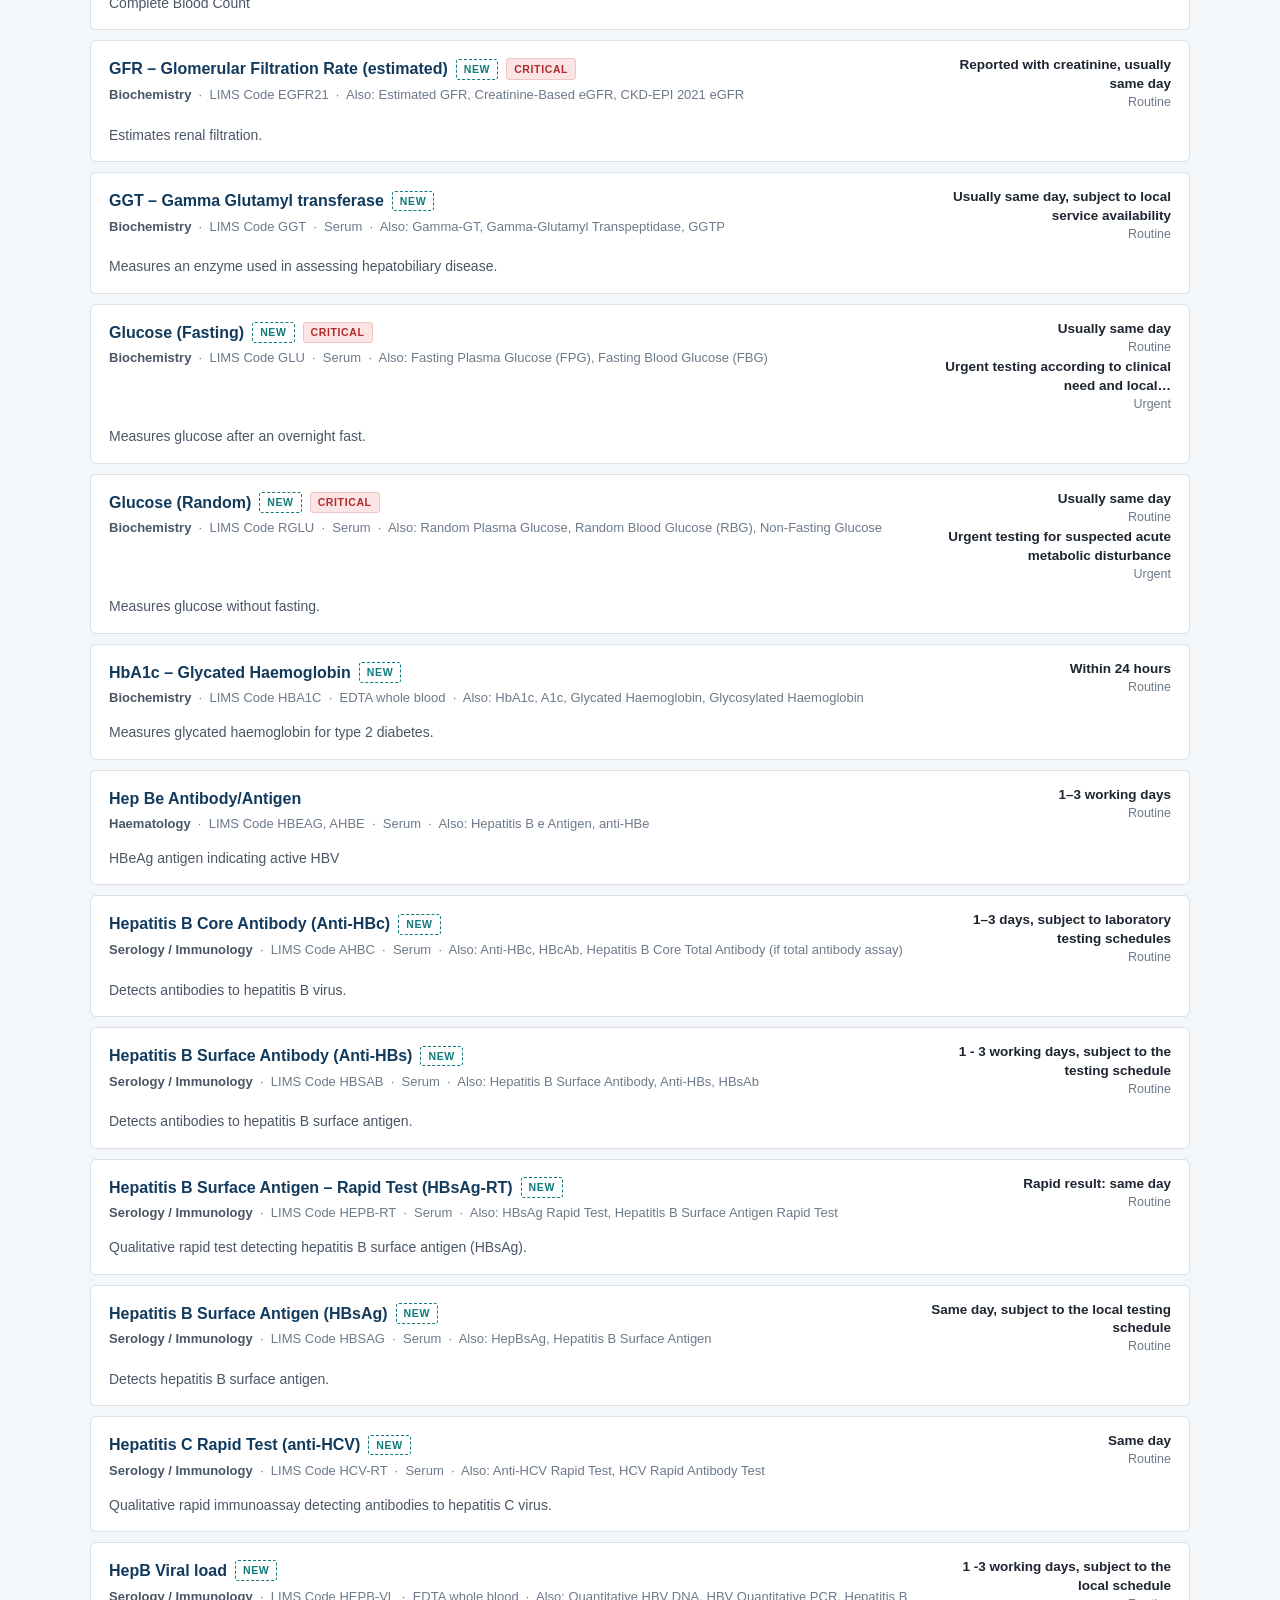
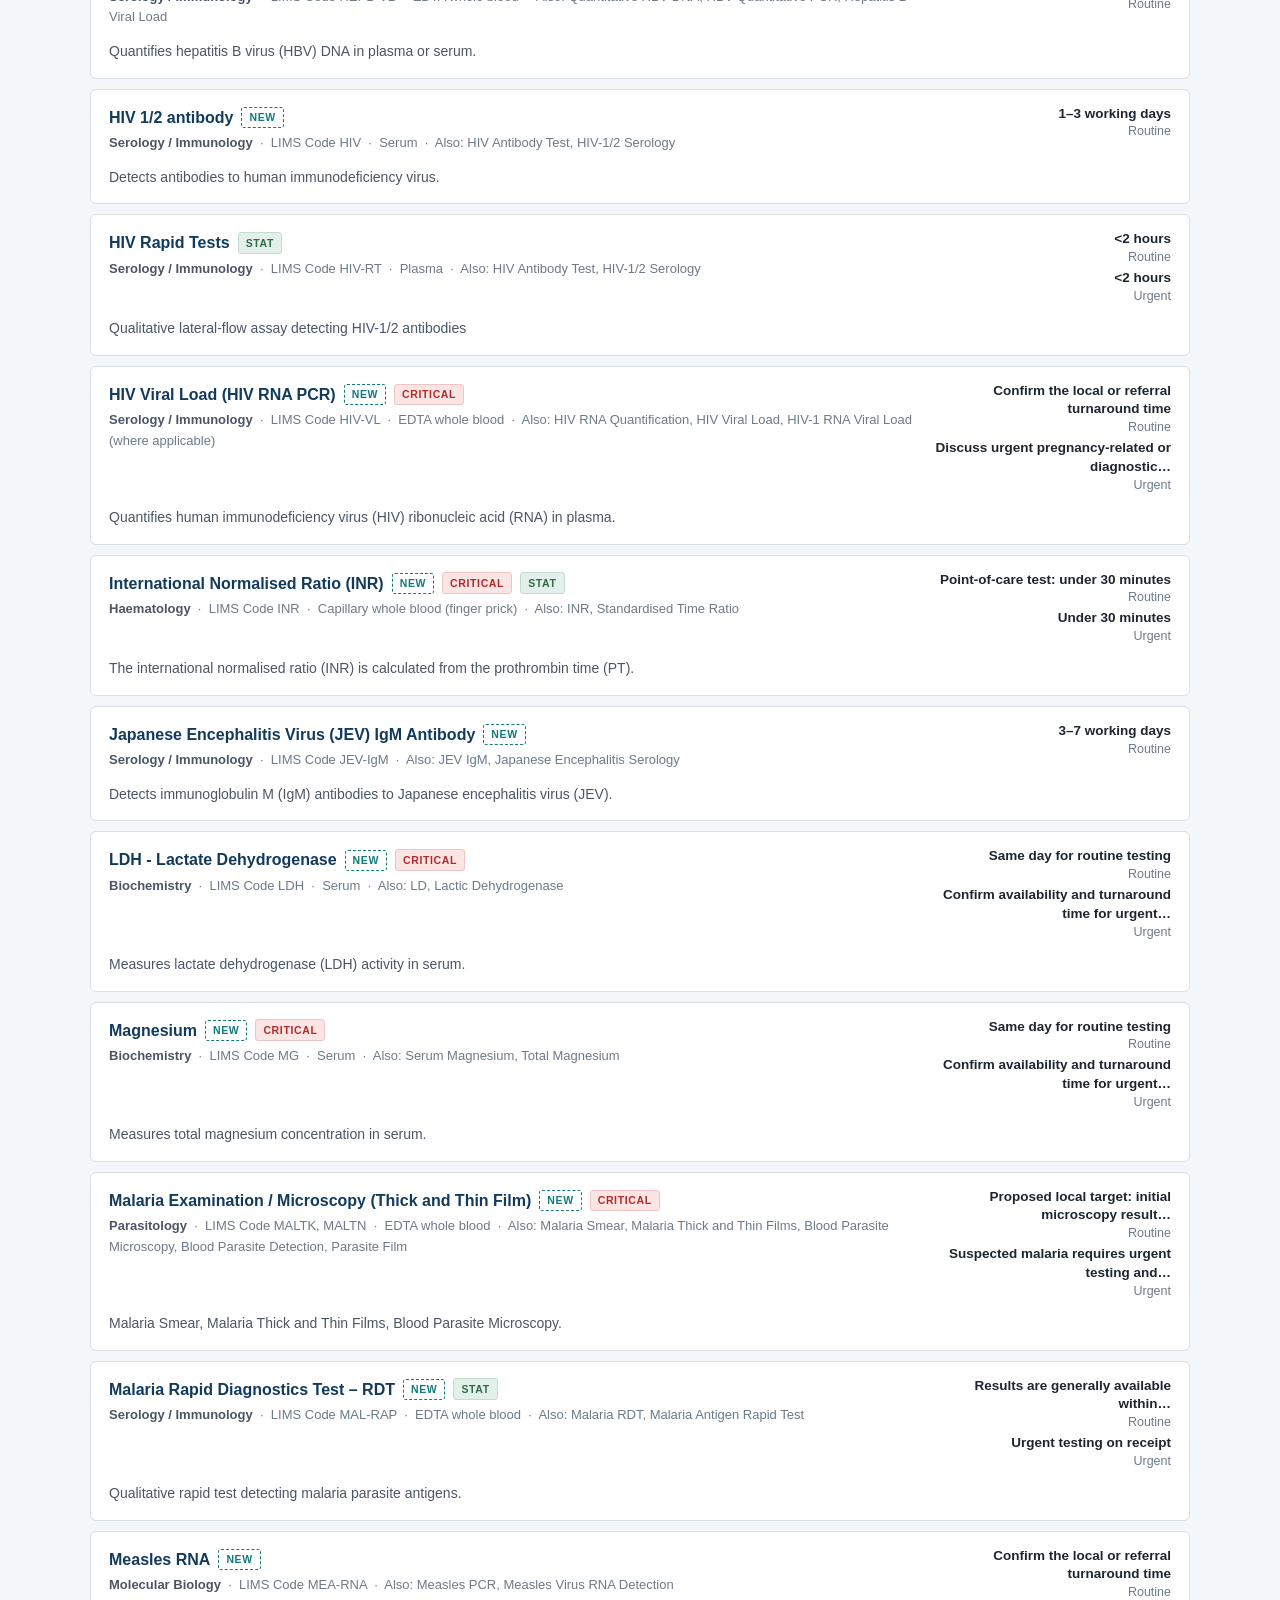
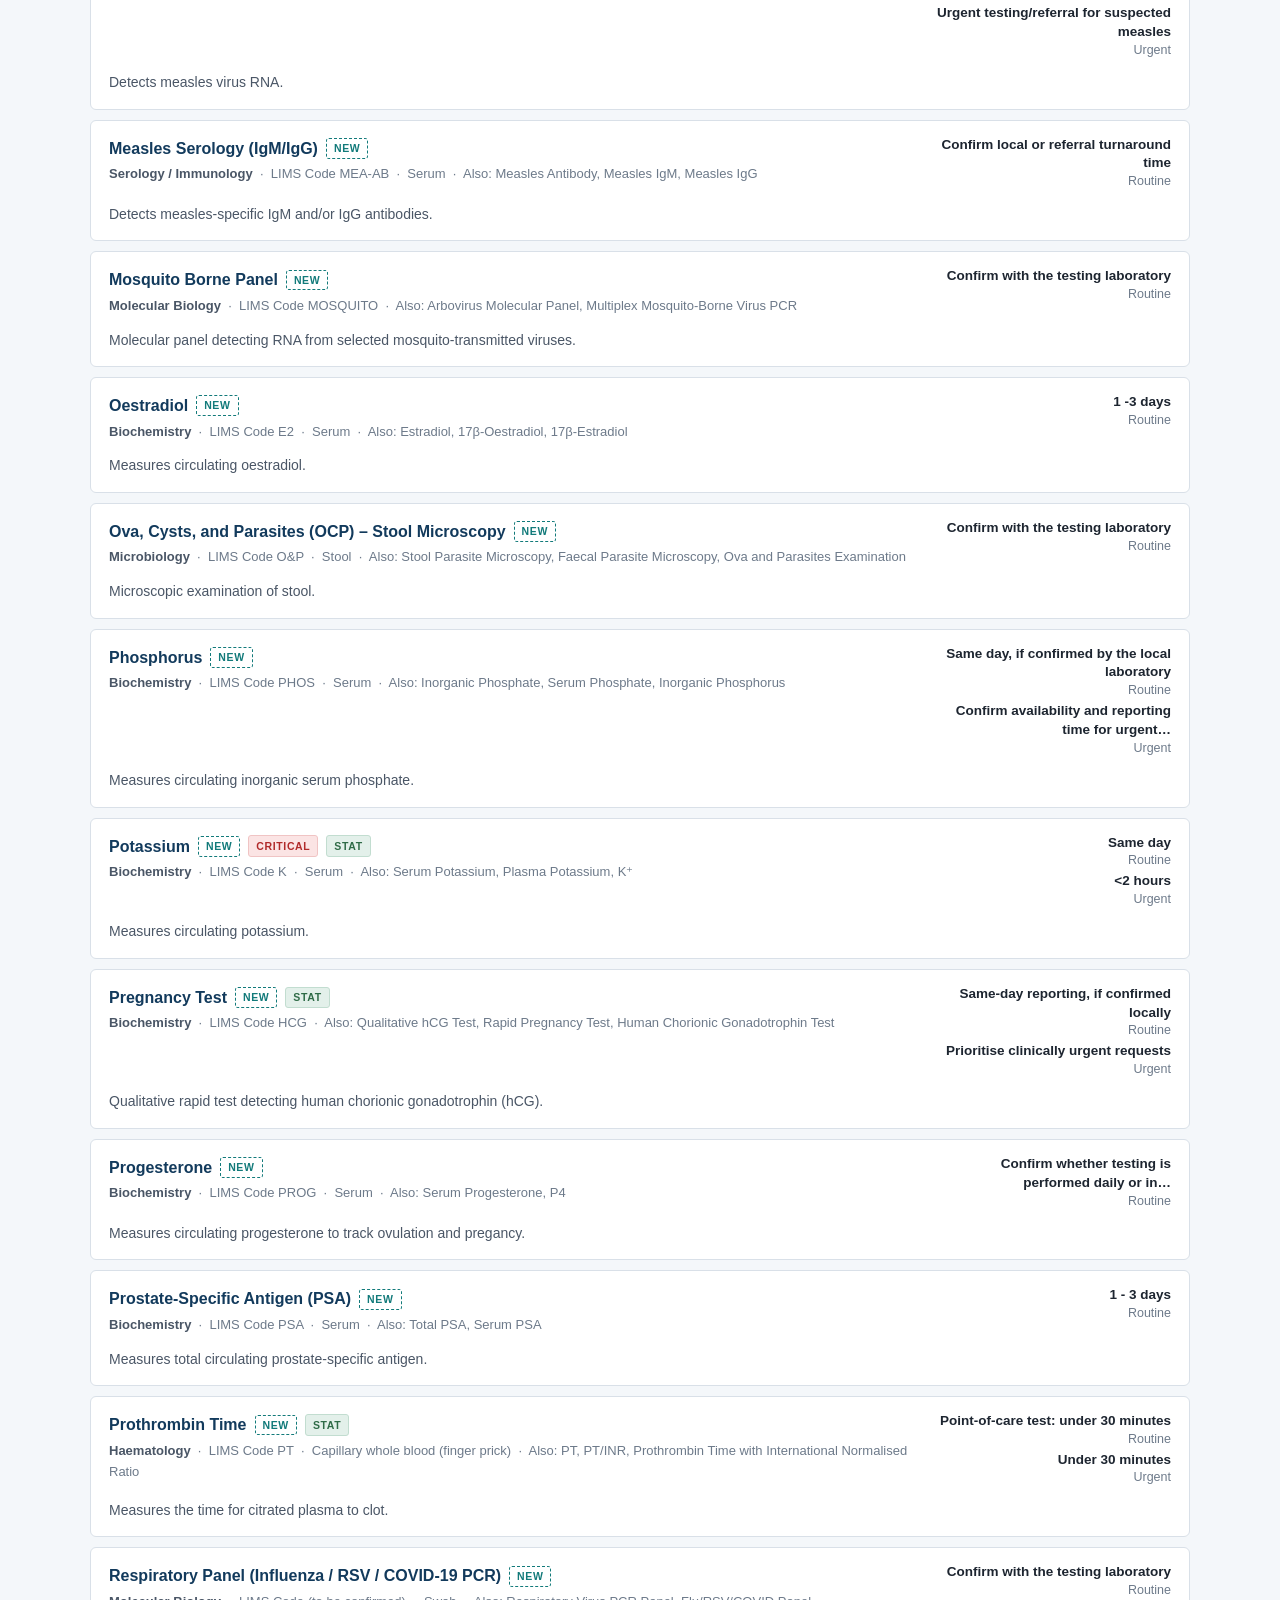
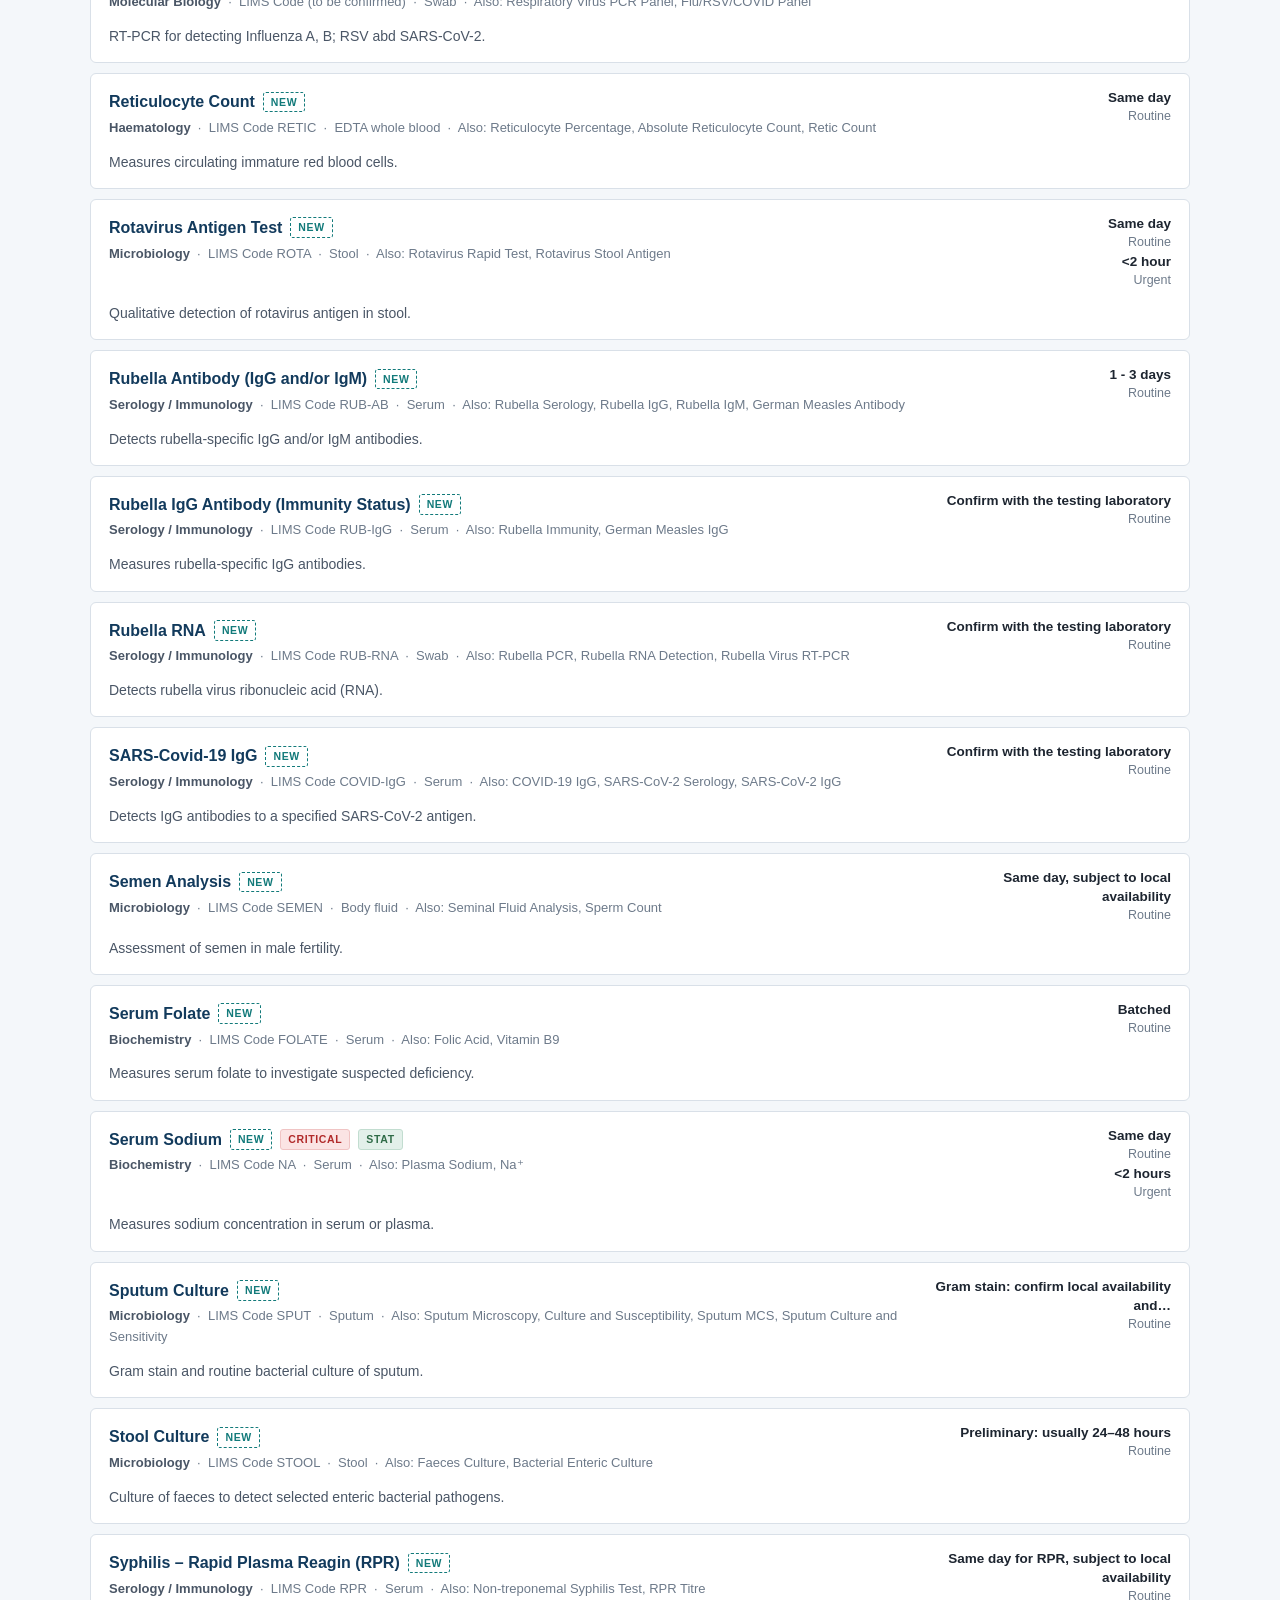
==== commit 2c2ea427: "replace schuylab code to lims code" ====
--- a/index.html
+++ b/index.html
@@ -101,7 +101,7 @@
 <section id="directory" class="section section-alt">
   <div class="wrap">
     <h2>Test Directory</h2>
-    <p class="lead">Search by test name, synonym, sample type, SchuyLab code or department. Select a test to see full specimen requirements, reference range and turnaround time.</p>
+    <p class="lead">Search by test name, synonym, sample type, LIMS Code or department. Select a test to see full specimen requirements, reference range and turnaround time.</p>
 
     <div class="filter-bar">
       <div class="filter-field grow">
--- a/assets/css/style.css
+++ b/assets/css/style.css
@@ -221,8 +221,9 @@
 .test-head-meta{font-size:13px;color:var(--ink-faint);margin-top:3px}
 .test-head-meta b{color:var(--ink-soft);font-weight:600}
 .test-head-summary{font-size:14px;color:var(--ink-soft);margin-top:6px;grid-column:1/-1;max-width:80ch}
-.test-head-tat{text-align:right;font-size:12.5px;color:var(--ink-faint);white-space:nowrap;line-height:1.5}
-.test-head-tat b{display:block;color:var(--ink);font-weight:600;font-size:13.5px}
+.test-head-tat{text-align:right;font-size:12.5px;color:var(--ink-faint);line-height:1.4;max-width:15rem}
+.test-head-tat b{display:block;color:var(--ink);font-weight:600;font-size:13.5px;margin-top:2px}
+.test-head-tat b:first-child{margin-top:0}
 
 .test-body{border-top:1px solid var(--line-soft);padding:20px 18px 22px;background:#fcfdfe}
 .test-fields{display:grid;grid-template-columns:repeat(2,minmax(0,1fr));gap:18px 26px}
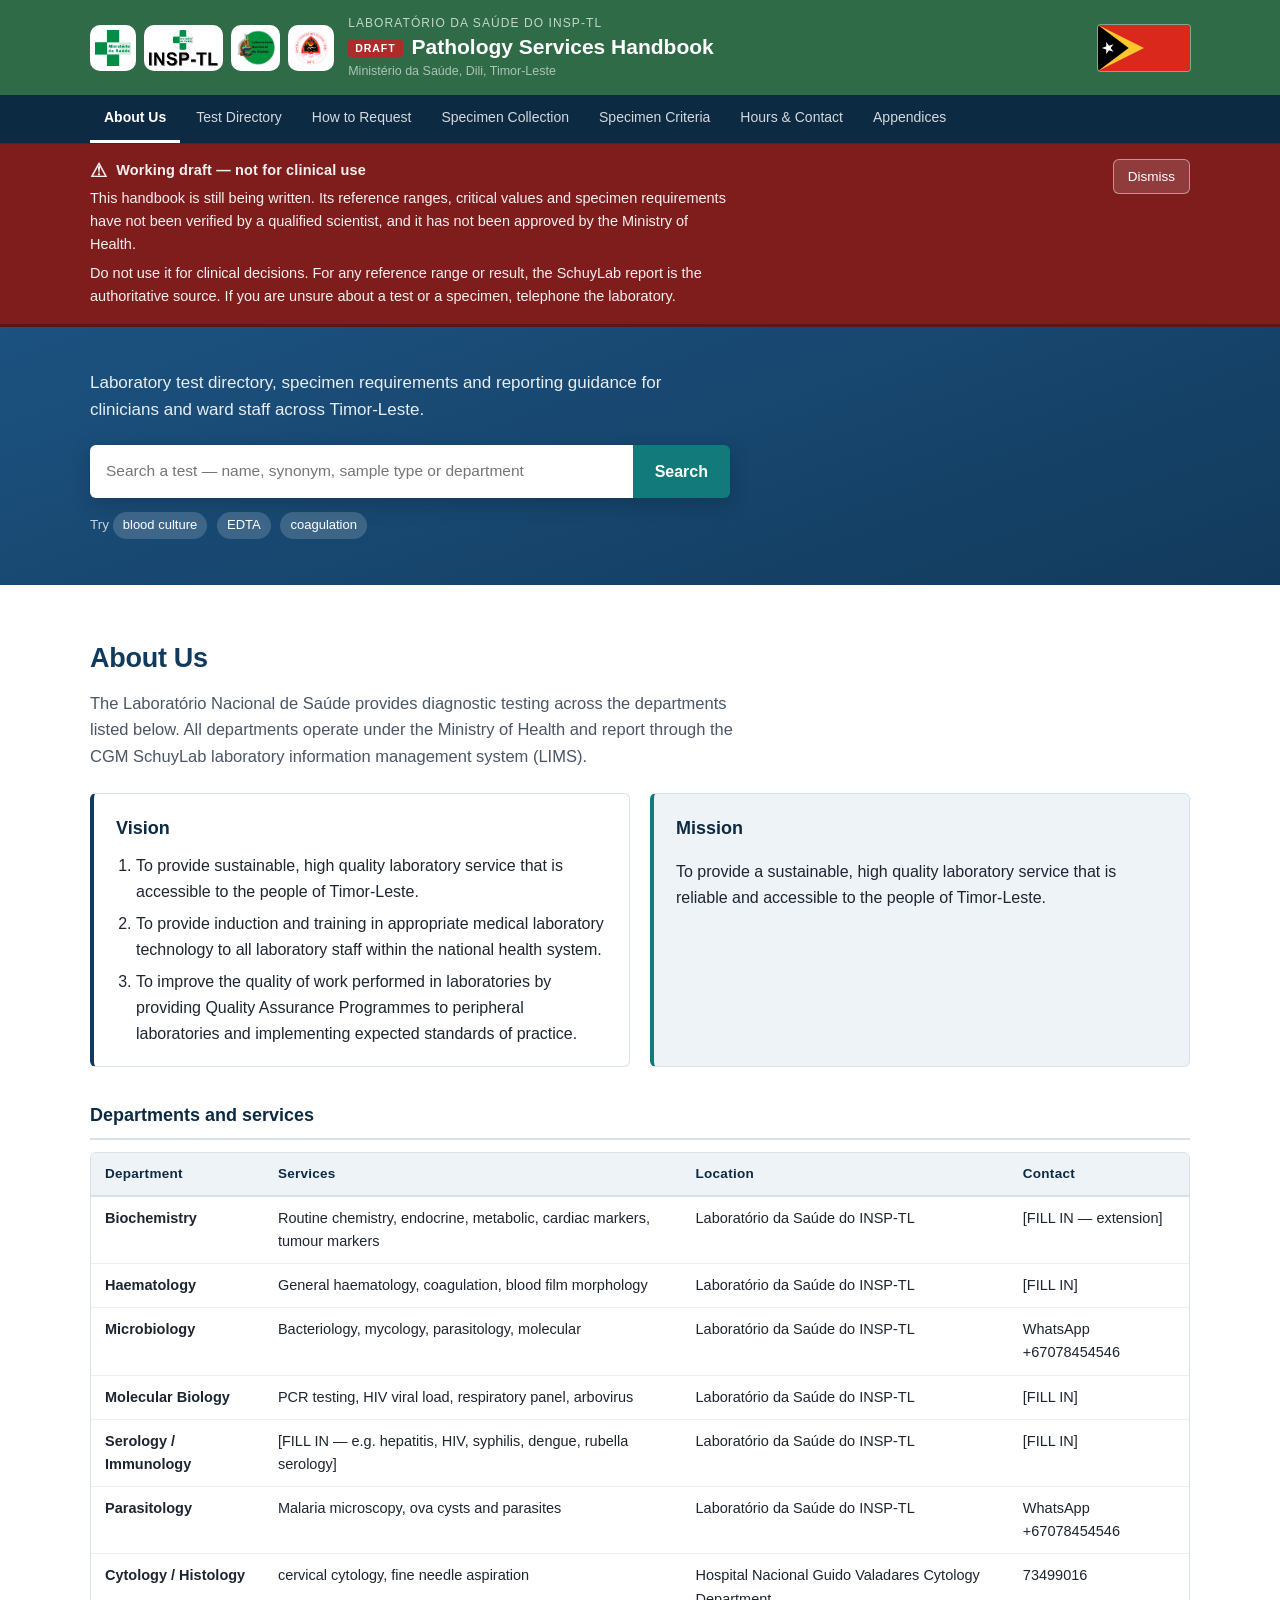
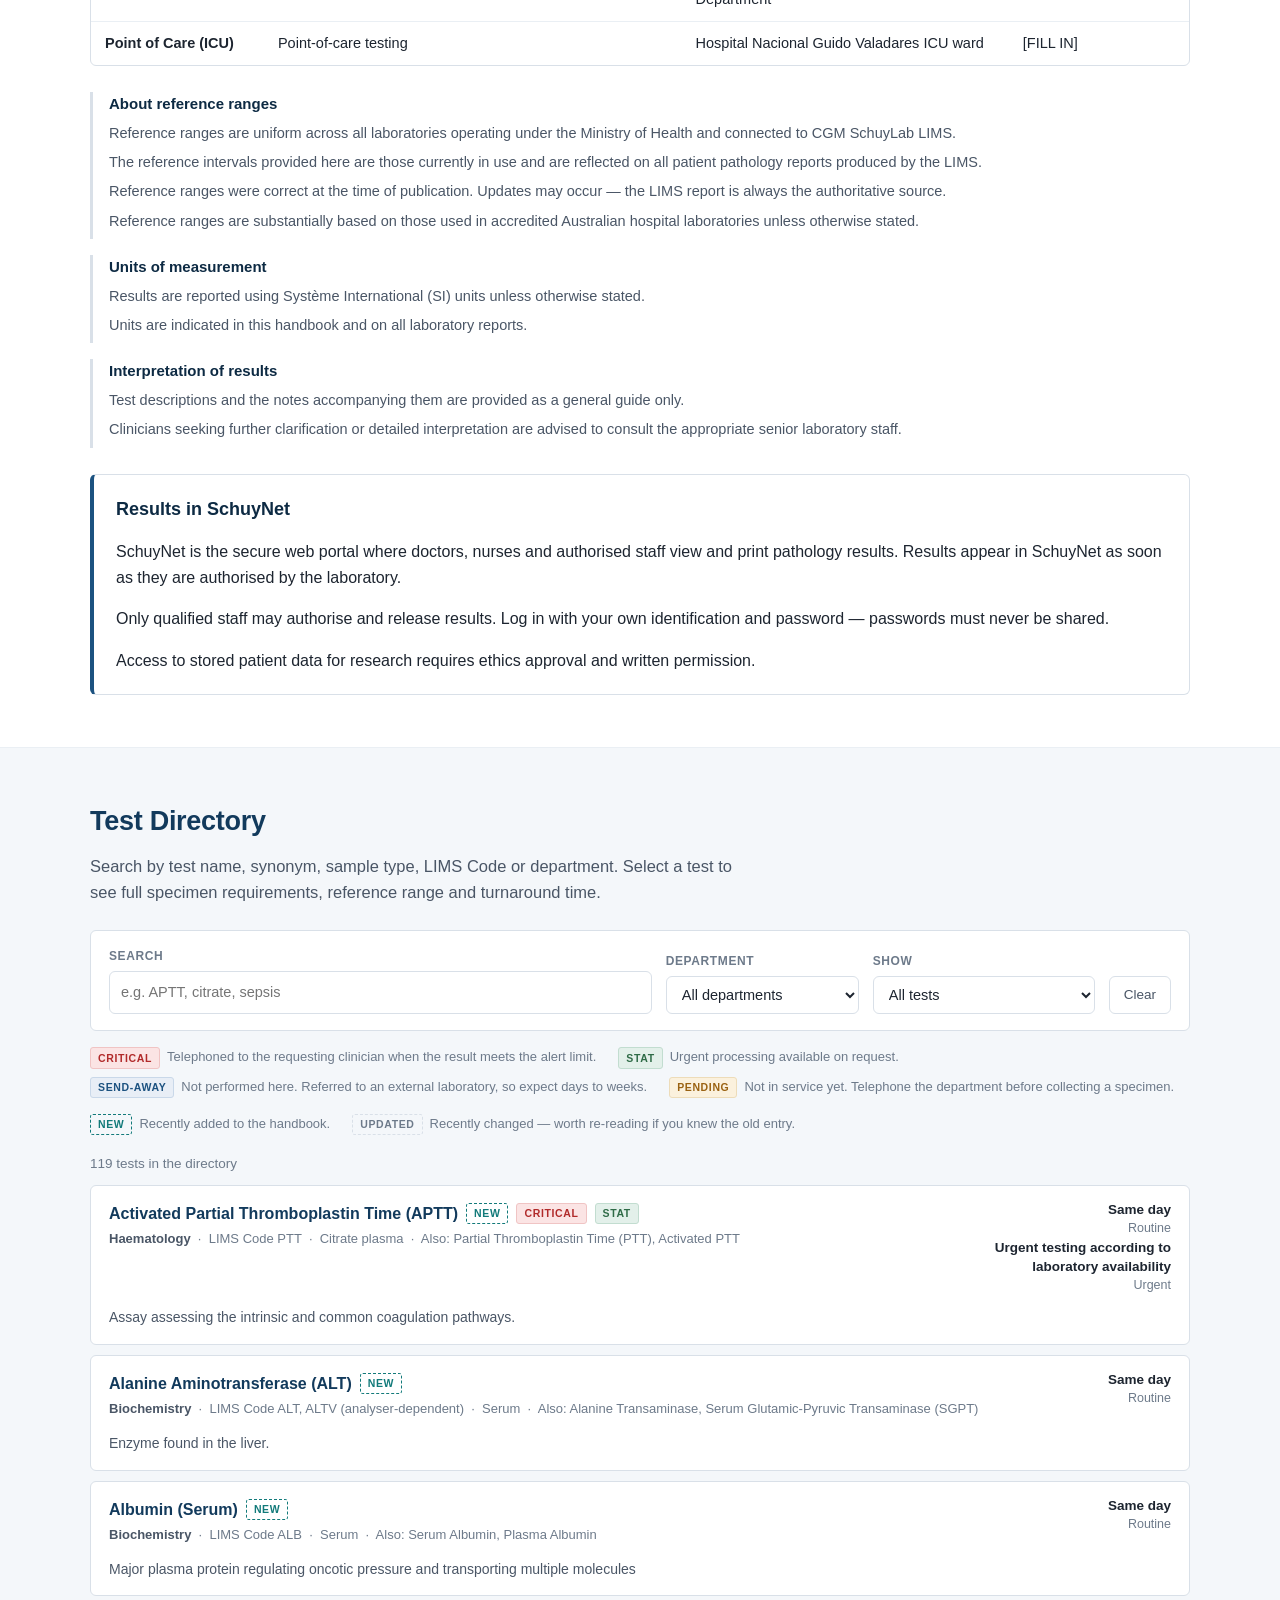
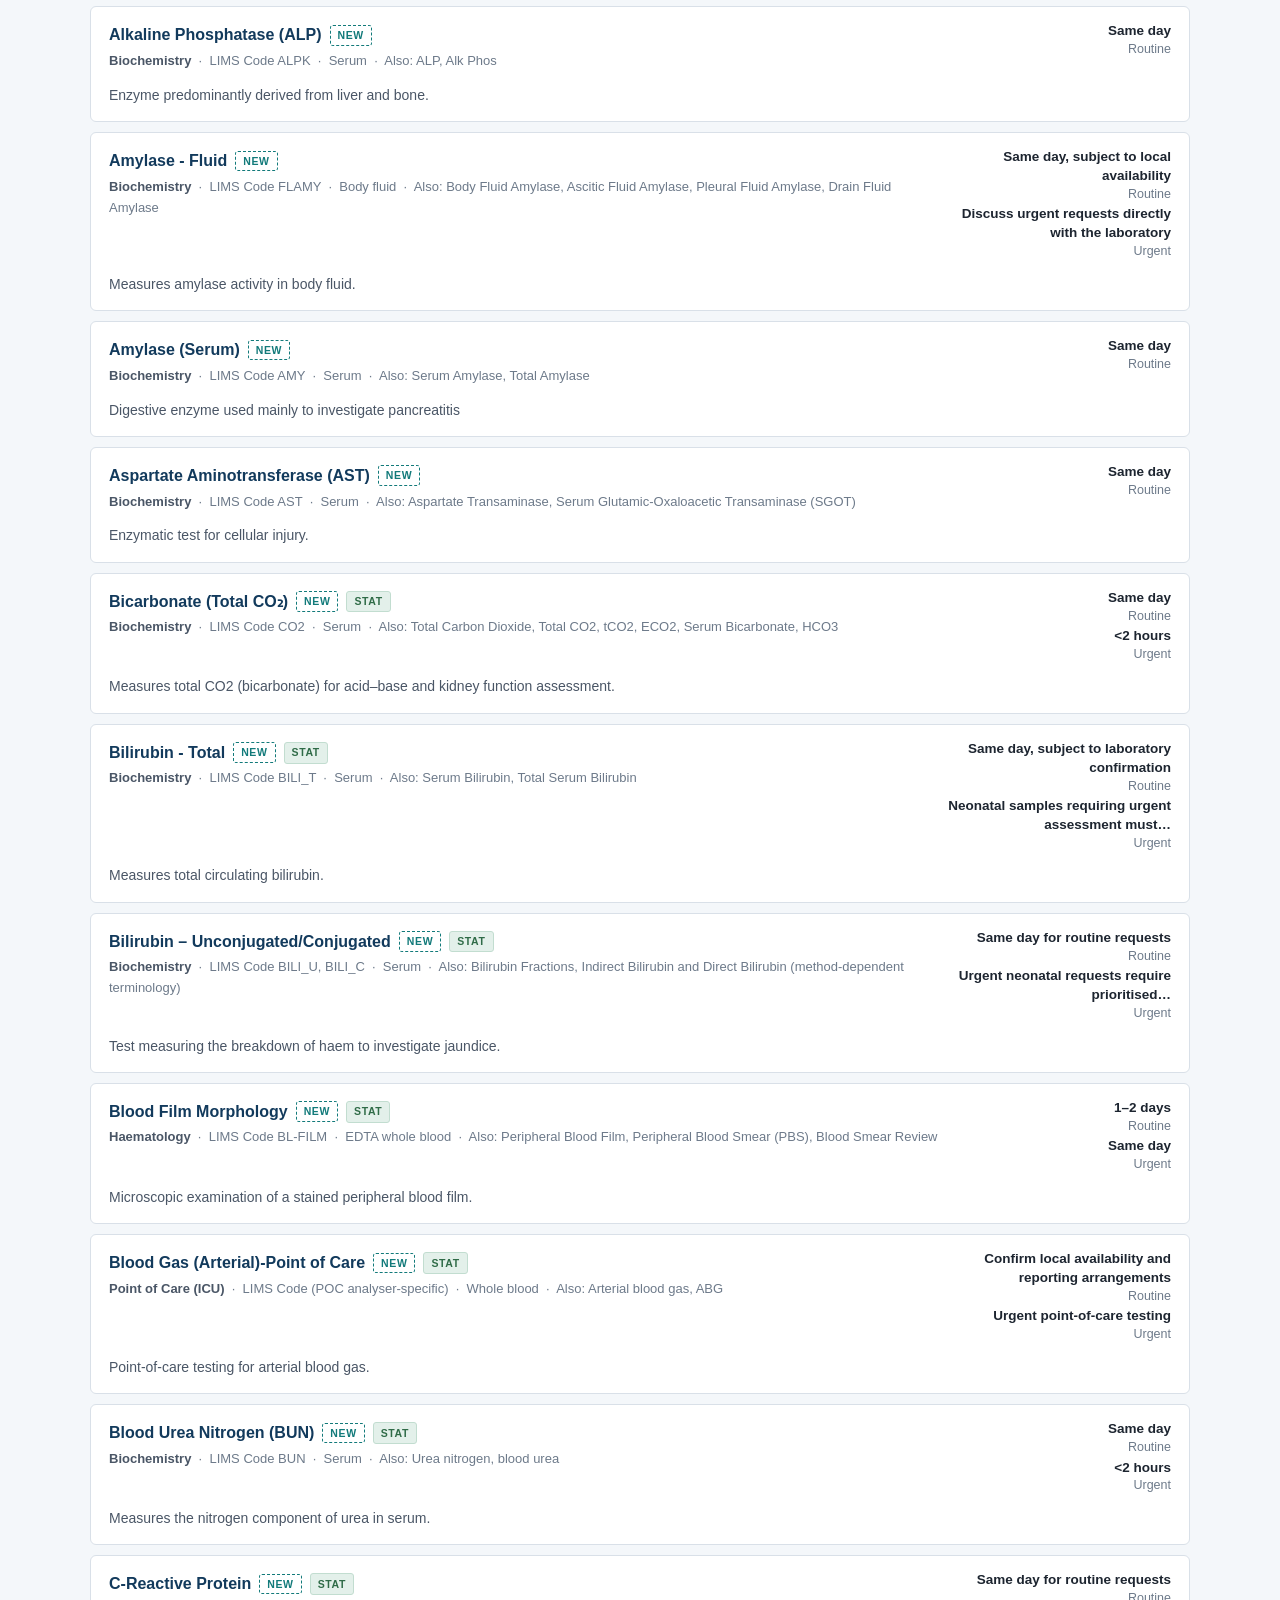
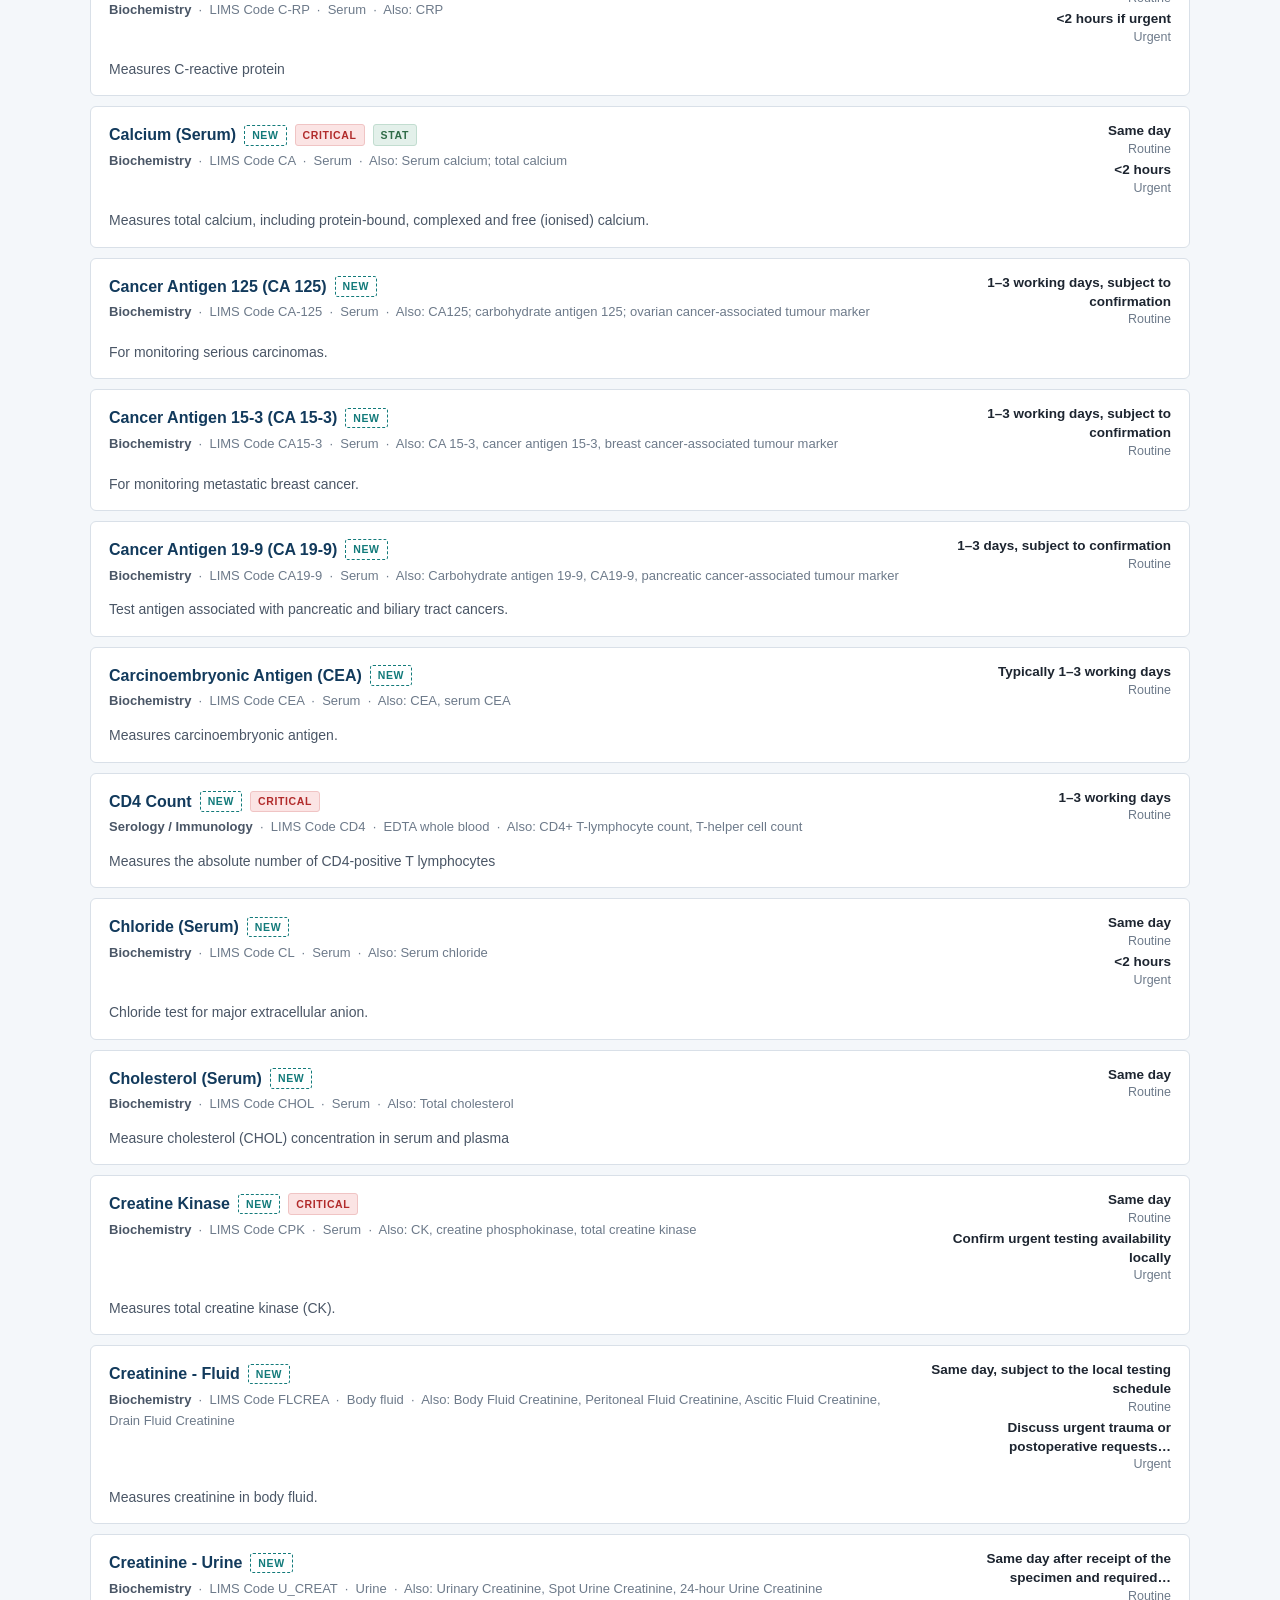
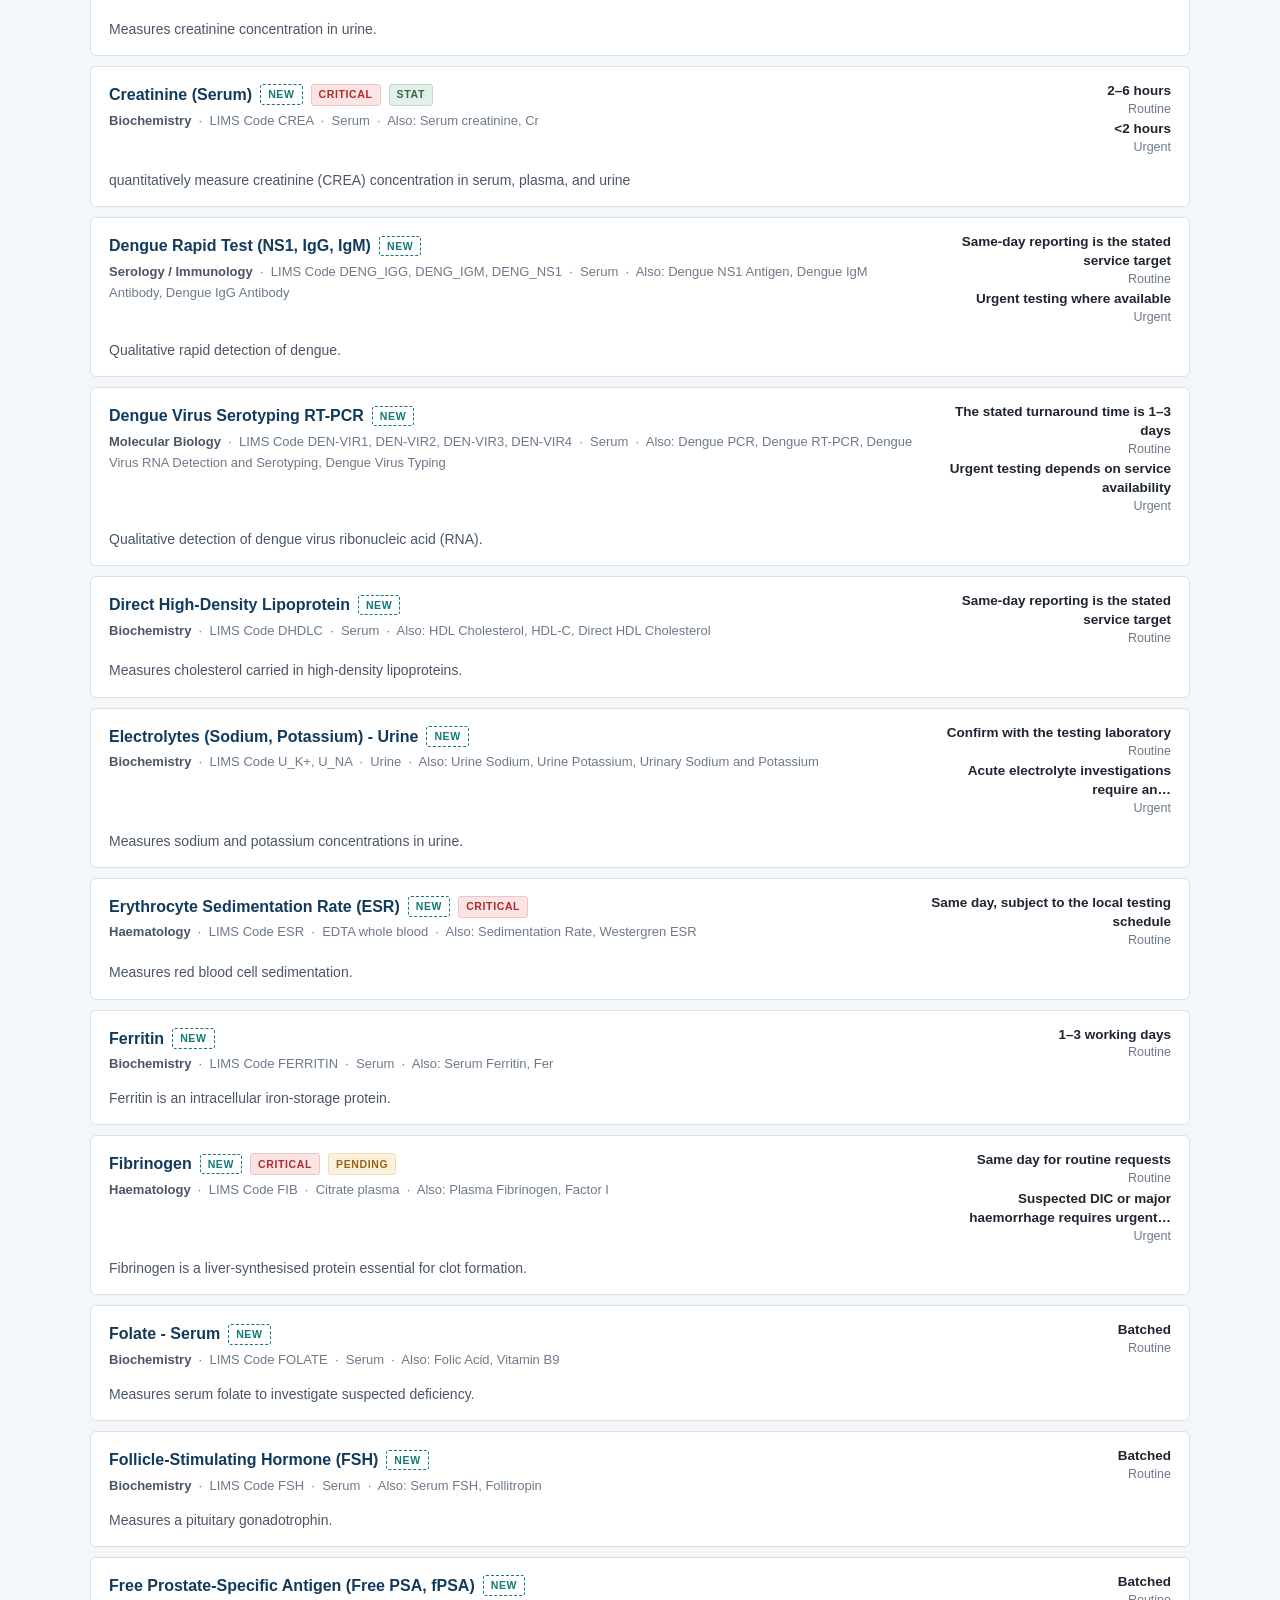
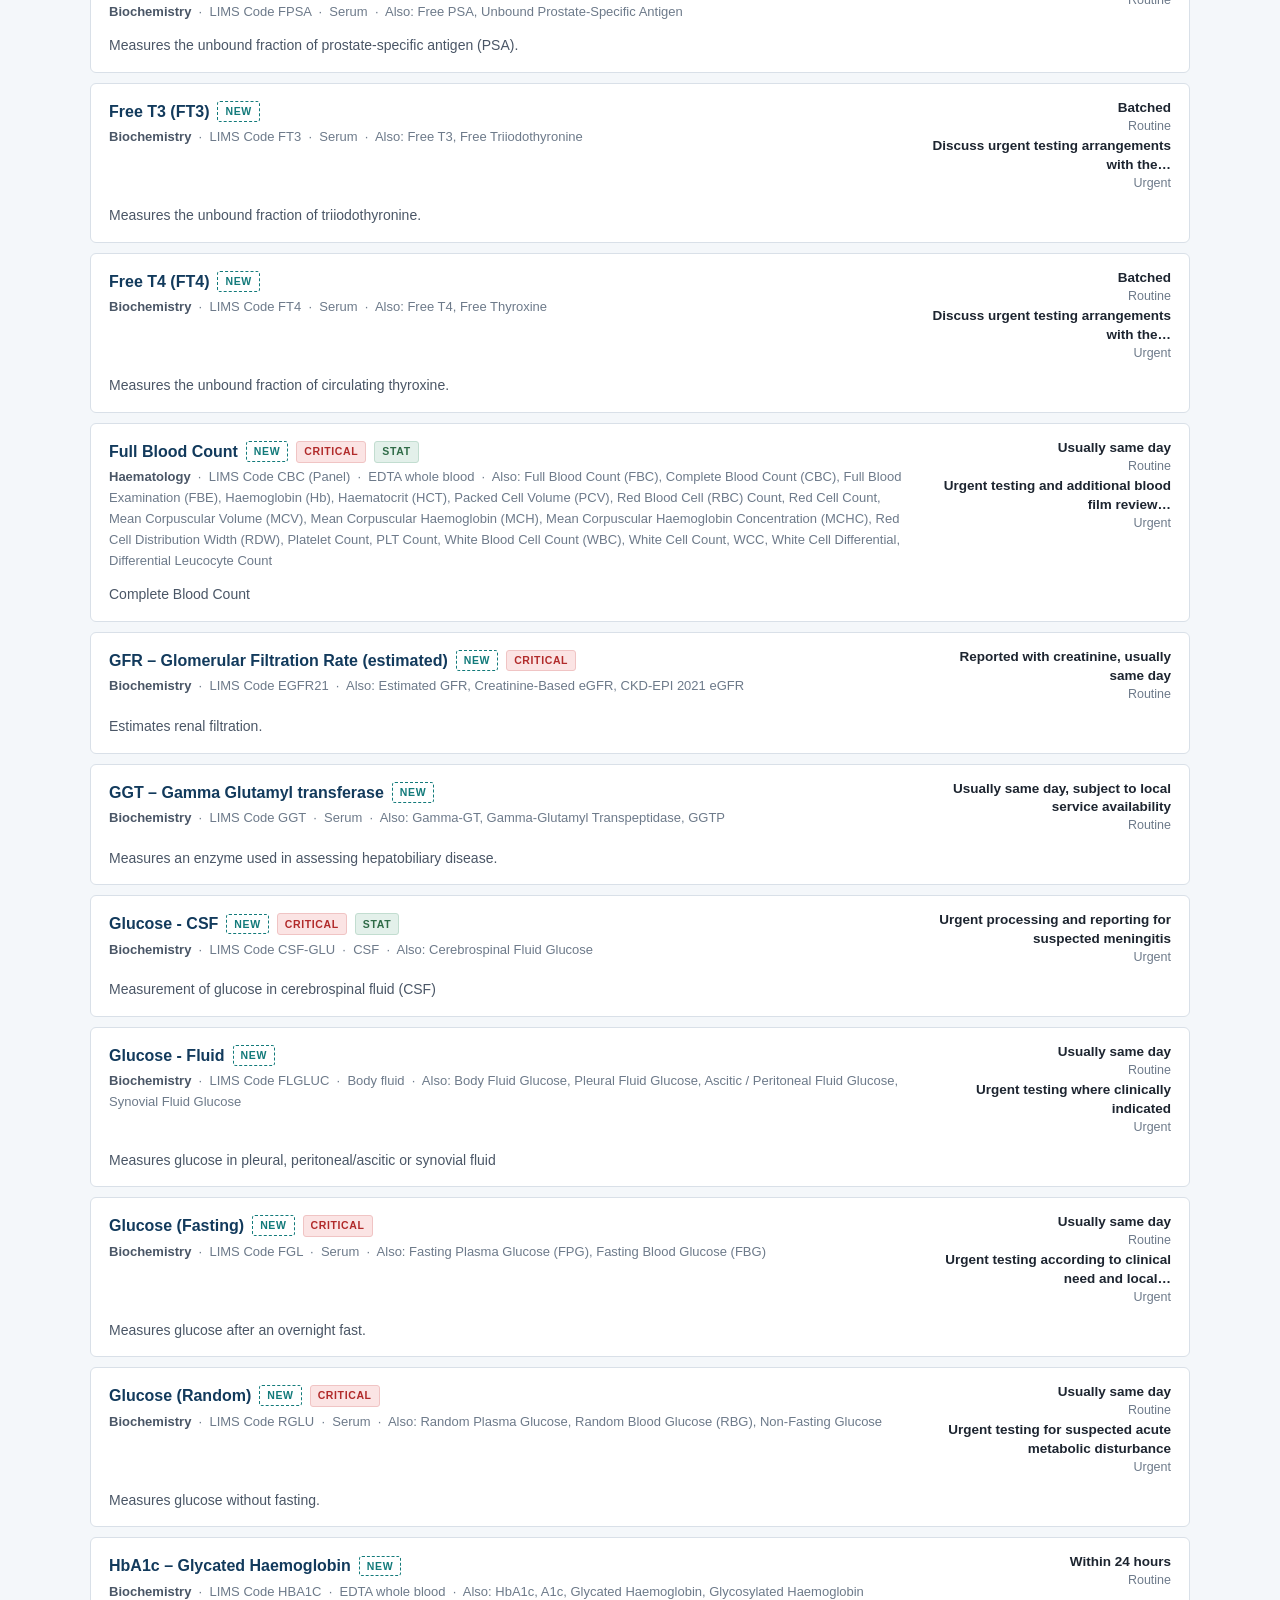
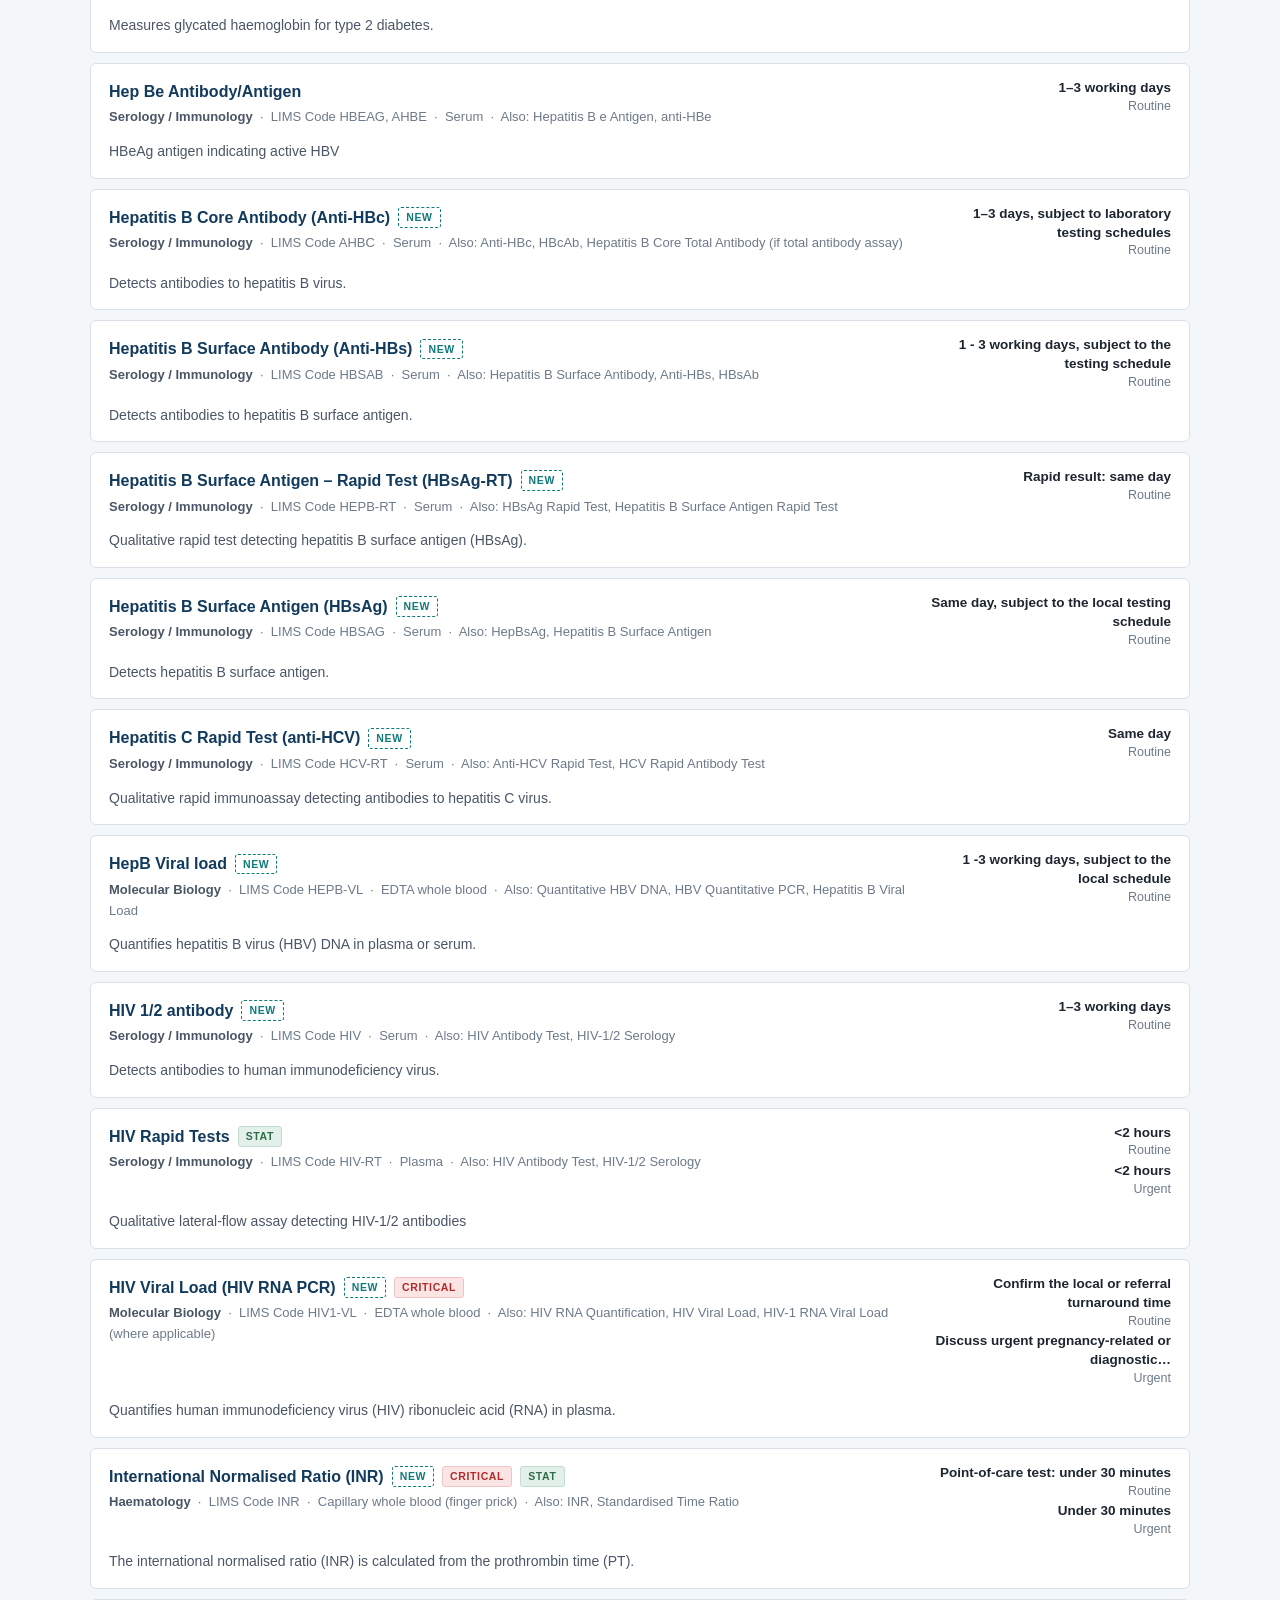
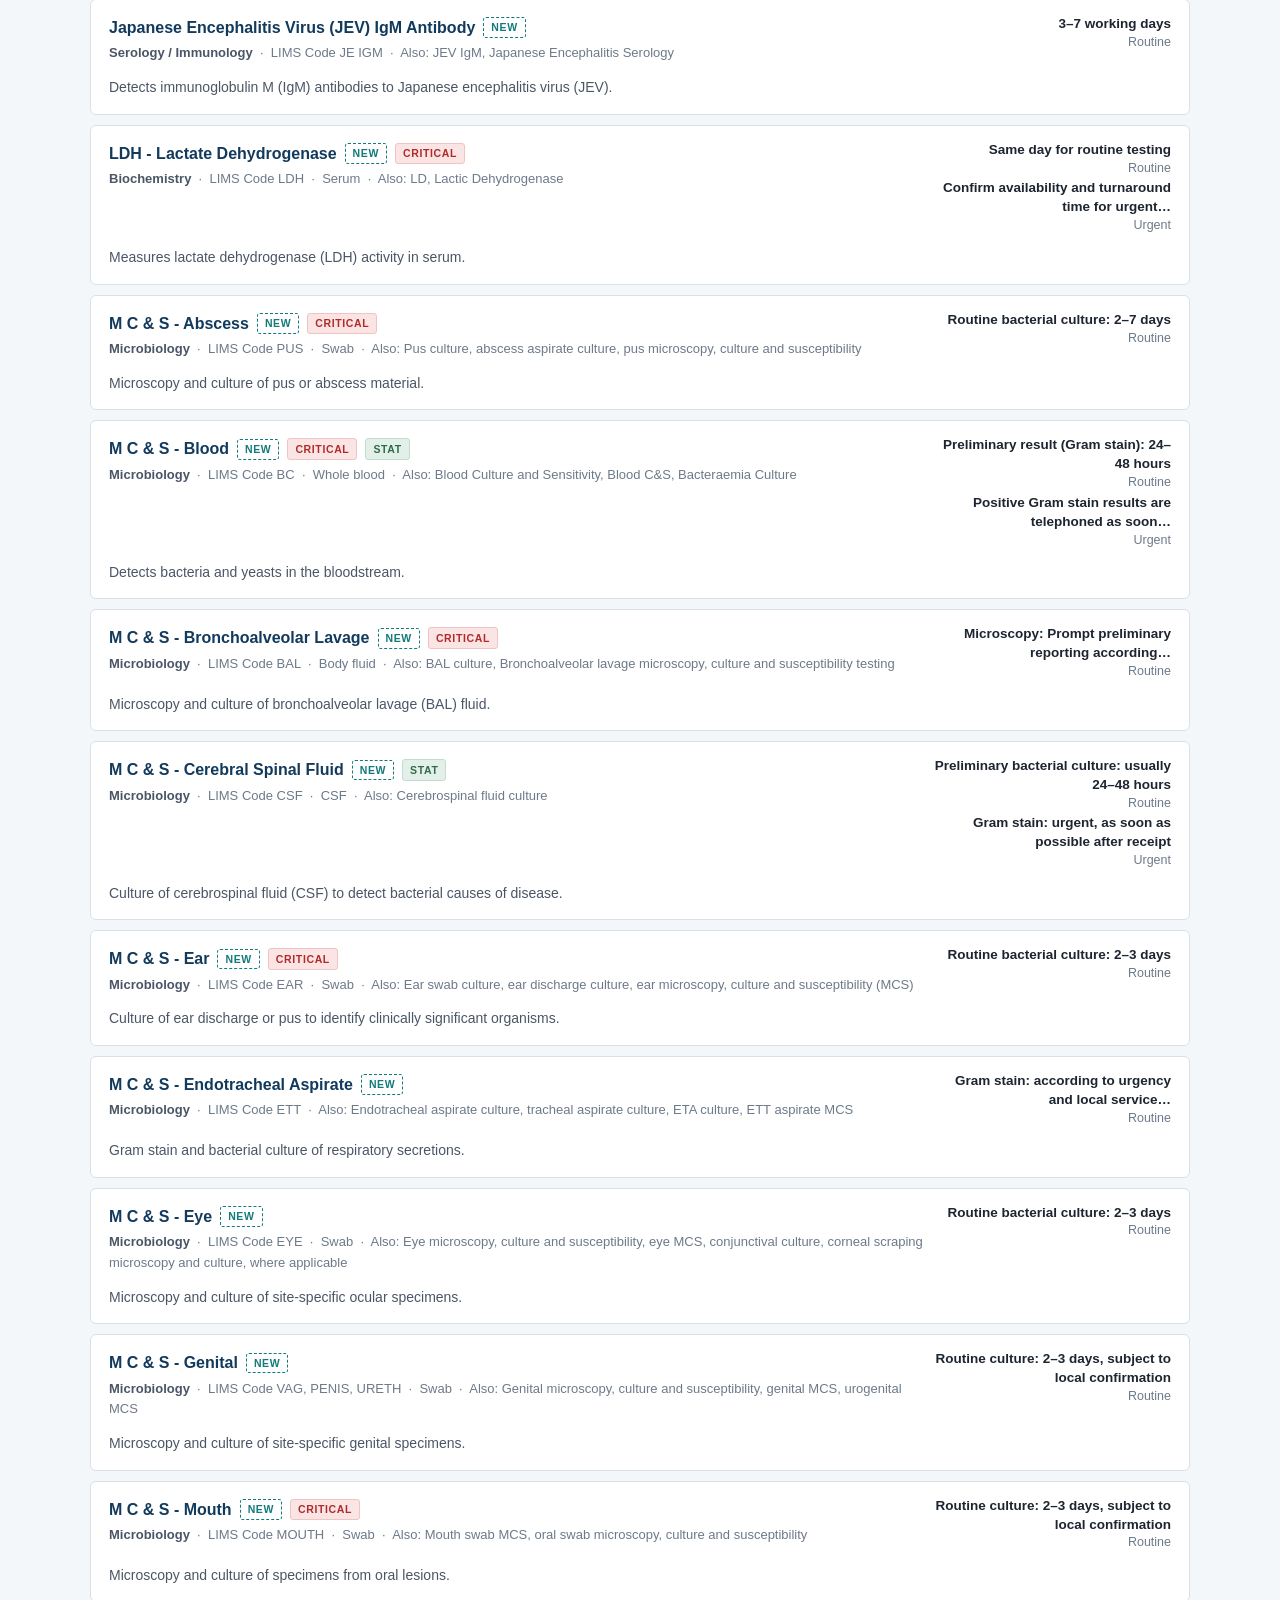
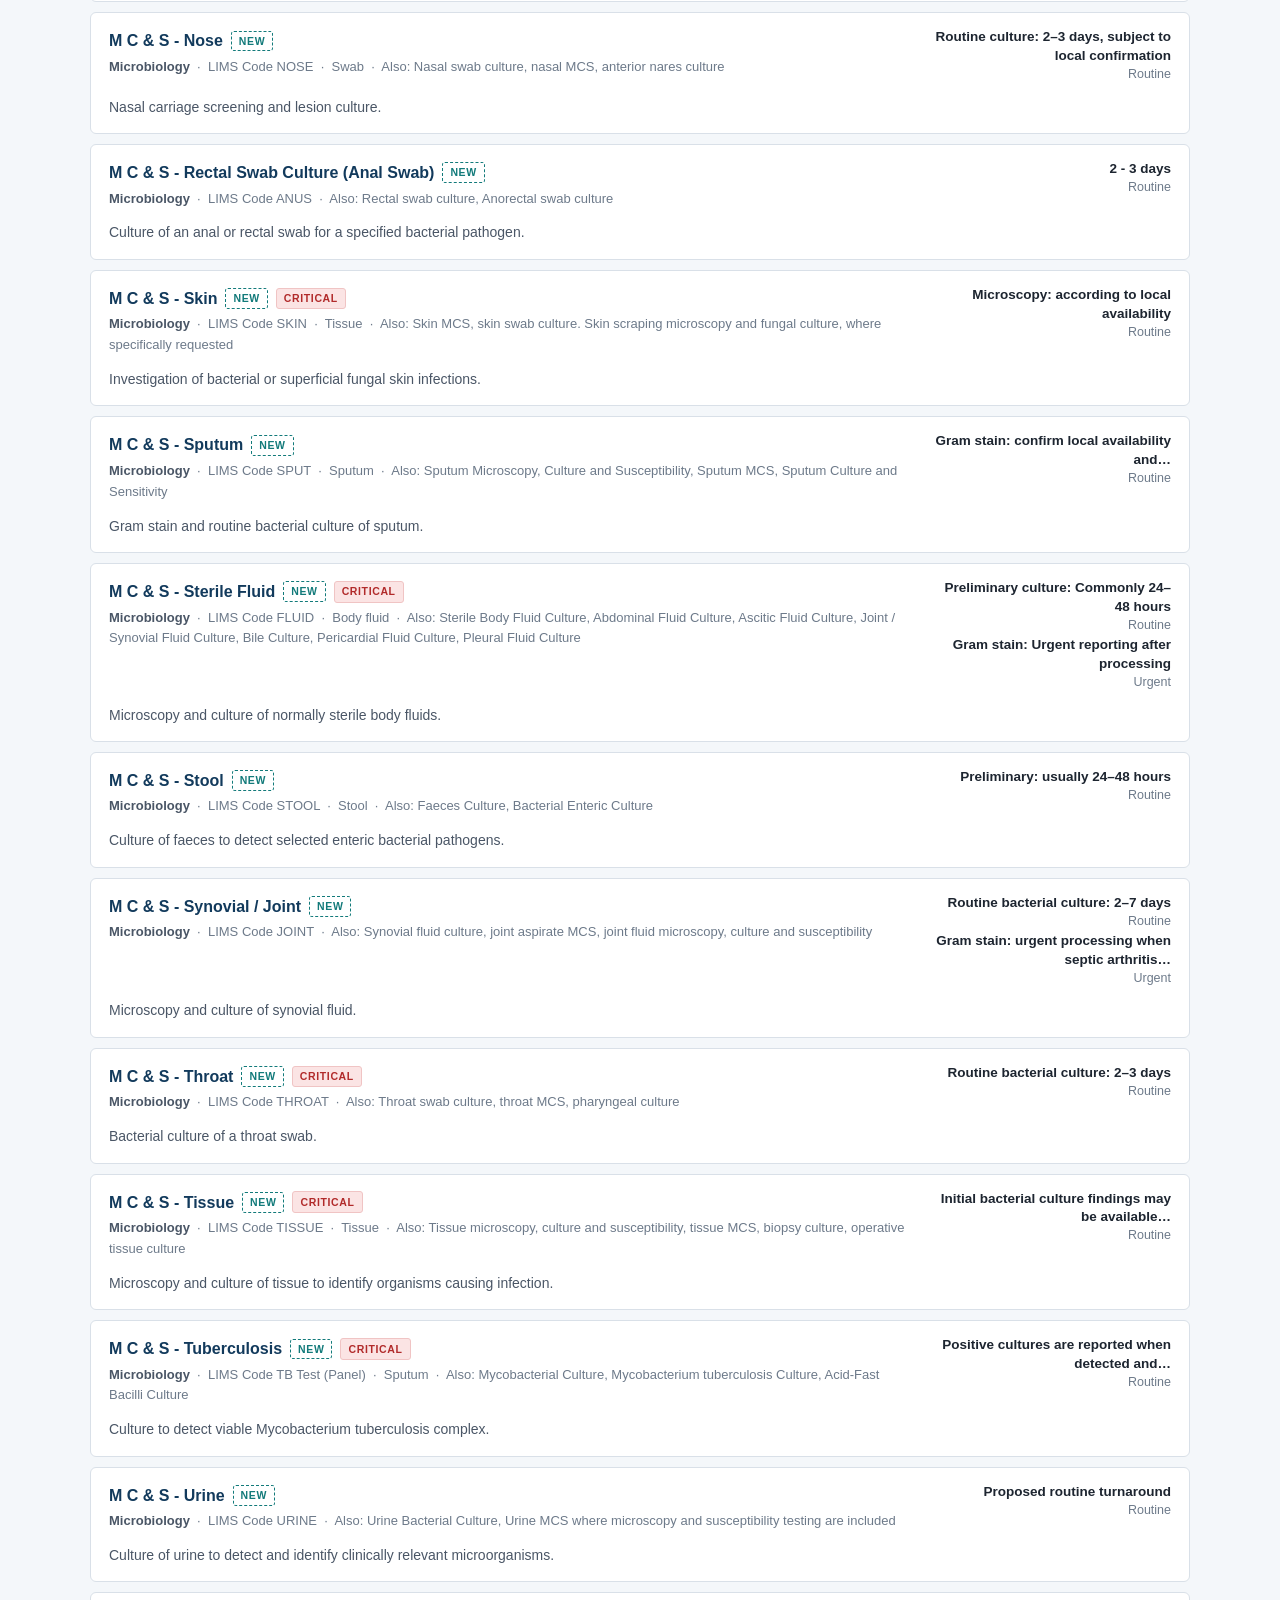
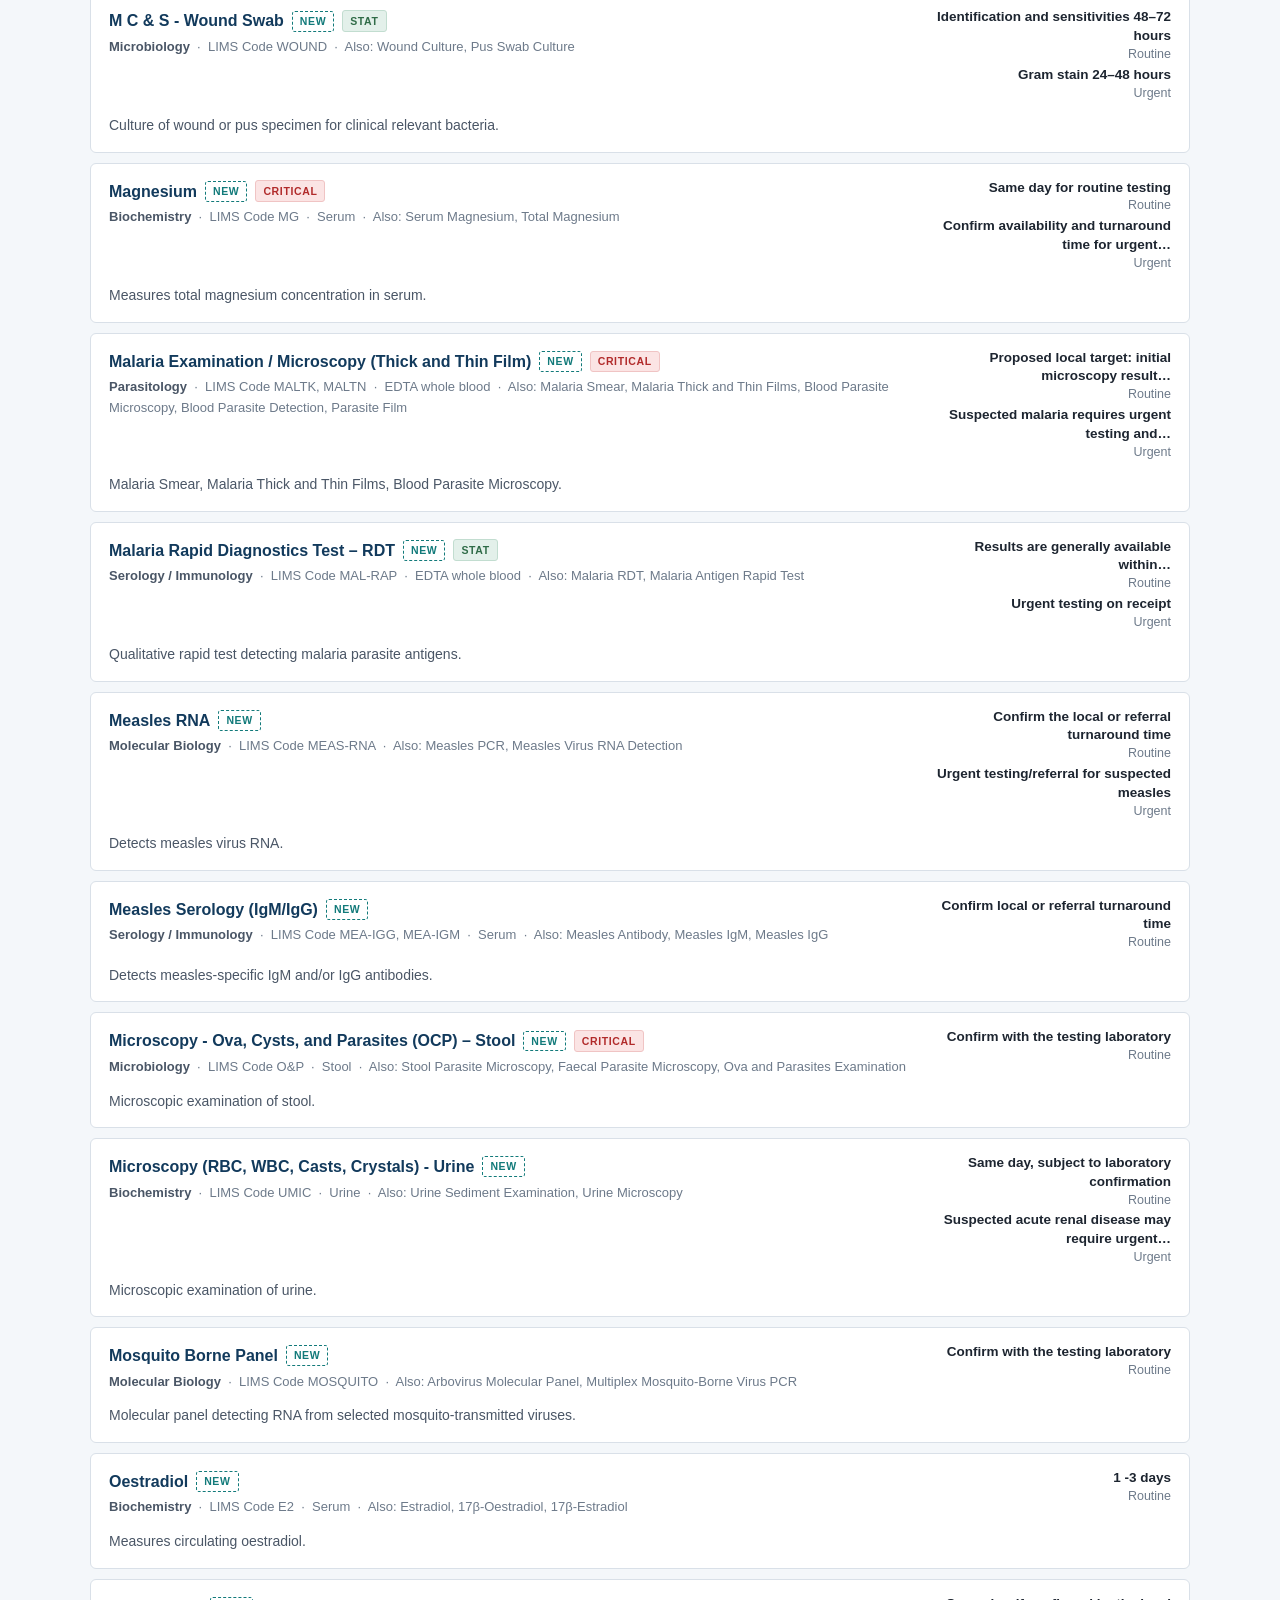
==== commit 2d3f5275: "adding language" ====
--- a/index.html
+++ b/index.html
@@ -4,12 +4,12 @@
 <meta charset="utf-8">
 <meta name="viewport" content="width=device-width, initial-scale=1">
 <title>Pathology Services Handbook</title>
-<meta name="description" content="Laboratory test directory, specimen requirements and reporting guidance.">
+<meta name="description" data-ui-content="page.description" content="Laboratory test directory, specimen requirements and reporting guidance.">
 <link rel="stylesheet" href="assets/css/style.css">
 </head>
 <body>
 
-<a class="skip-link" href="#main">Skip to content</a>
+<a class="skip-link" href="#main" data-ui="page.skip">Skip to content</a>
 
 <!-- ============================ HEADER ============================ -->
 <header class="site-header">
@@ -18,29 +18,29 @@
       <div class="brand-logos" id="brandLogos"></div>
       <div class="brand-text">
         <p class="brand-org" id="brandOrg"></p>
-        <h1 class="brand-title"><span class="draft-chip" id="draftChip" hidden>DRAFT</span><span id="brandTitle"></span></h1>
+        <h1 class="brand-title"><span class="draft-chip" id="draftChip" data-ui="draft.chip" hidden>DRAFT</span><span id="brandTitle"></span></h1>
         <p class="brand-parent" id="brandParent"></p>
       </div>
     </div>
     <div class="header-actions">
       <div class="lang-toggle" id="langToggle" hidden></div>
-      <a class="btn-ghost" id="handbookDownload" hidden>Download full handbook (PDF)</a>
+      <a class="btn-ghost" id="handbookDownload" data-ui="header.download" hidden>Download full handbook (PDF)</a>
     </div>
 
     <!-- Far right of the header. Hidden unless site.js sets a flag. -->
     <div class="header-flag" id="headerFlag" hidden></div>
   </div>
 
-  <nav class="site-nav" aria-label="Main">
+  <nav class="site-nav" aria-label="Main" data-ui-aria-label="nav.label">
     <div class="wrap">
       <ul>
-        <li><a href="#about">About Us</a></li>
-        <li><a href="#directory">Test Directory</a></li>
-        <li><a href="#request">How to Request</a></li>
-        <li><a href="#collection">Specimen Collection</a></li>
-        <li><a href="#criteria">Specimen Criteria</a></li>
-        <li><a href="#hours">Hours &amp; Contact</a></li>
-        <li><a href="#appendices">Appendices</a></li>
+        <li><a href="#about" data-ui="nav.about">About Us</a></li>
+        <li><a href="#directory" data-ui="nav.directory">Test Directory</a></li>
+        <li><a href="#request" data-ui="nav.request">How to Request</a></li>
+        <li><a href="#collection" data-ui="nav.collection">Specimen Collection</a></li>
+        <li><a href="#criteria" data-ui="nav.criteria">Specimen Criteria</a></li>
+        <li><a href="#hours" data-ui="nav.hours">Hours &amp; Contact</a></li>
+        <li><a href="#appendices" data-ui="nav.appendices">Appendices</a></li>
       </ul>
     </div>
   </nav>
@@ -56,11 +56,11 @@
   <div class="wrap">
     <p class="hero-tagline" id="heroTagline"></p>
     <div class="hero-search">
-      <label for="heroSearch" class="sr-only">Search the test directory</label>
-      <input type="search" id="heroSearch" placeholder="Search a test — name, synonym, sample type or department" autocomplete="off">
-      <button type="button" id="heroSearchBtn">Search</button>
-    </div>
-    <p class="hero-hint">Try <button class="chip-link" data-q="blood culture">blood culture</button>
+      <label for="heroSearch" class="sr-only" data-ui="hero.searchLabel">Search the test directory</label>
+      <input type="search" id="heroSearch" data-ui-placeholder="hero.searchPlaceholder" placeholder="Search a test — name, synonym, sample type or department" autocomplete="off">
+      <button type="button" id="heroSearchBtn" data-ui="hero.searchButton">Search</button>
+    </div>
+    <p class="hero-hint"><span data-ui="hero.try">Try</span> <button class="chip-link" data-q="blood culture">blood culture</button>
       <button class="chip-link" data-q="EDTA">EDTA</button>
       <button class="chip-link" data-q="coagulation">coagulation</button></p>
   </div>
@@ -69,24 +69,24 @@
 <!-- ============================ ABOUT ============================= -->
 <section id="about" class="section">
   <div class="wrap">
-    <h2>About Us</h2>
+    <h2 data-ui="about.heading">About Us</h2>
     <p class="lead" id="aboutIntro"></p>
 
     <div class="grid-2">
       <div class="panel">
-        <h3>Vision</h3>
+        <h3 data-ui="about.vision">Vision</h3>
         <ol id="visionList" class="tidy-list"></ol>
       </div>
       <div class="panel panel-accent">
-        <h3>Mission</h3>
+        <h3 data-ui="about.mission">Mission</h3>
         <p id="missionText"></p>
       </div>
     </div>
 
-    <h3 class="sub">Departments and services</h3>
+    <h3 class="sub" data-ui="about.departments">Departments and services</h3>
     <div class="table-scroll">
       <table class="data-table">
-        <thead><tr><th>Department</th><th>Services</th><th>Location</th><th>Contact</th></tr></thead>
+        <thead><tr><th data-ui="col.department">Department</th><th data-ui="col.services">Services</th><th data-ui="col.location">Location</th><th data-ui="col.contact">Contact</th></tr></thead>
         <tbody id="deptTable"></tbody>
       </table>
     </div>
@@ -100,59 +100,59 @@
 <!-- ============================ TEST DIRECTORY ==================== -->
 <section id="directory" class="section section-alt">
   <div class="wrap">
-    <h2>Test Directory</h2>
-    <p class="lead">Search by test name, synonym, sample type, LIMS Code or department. Select a test to see full specimen requirements, reference range and turnaround time.</p>
+    <h2 data-ui="directory.heading">Test Directory</h2>
+    <p class="lead" id="directoryLead"></p>
 
     <div class="filter-bar">
       <div class="filter-field grow">
-        <label for="testSearch">Search</label>
-        <input type="search" id="testSearch" placeholder="e.g. APTT, citrate, sepsis" autocomplete="off">
+        <label for="testSearch" data-ui="filter.search">Search</label>
+        <input type="search" id="testSearch" data-ui-placeholder="filter.searchPlaceholder" placeholder="e.g. APTT, citrate, sepsis" autocomplete="off">
       </div>
       <div class="filter-field">
-        <label for="deptFilter">Department</label>
-        <select id="deptFilter"><option value="">All departments</option></select>
+        <label for="deptFilter" data-ui="filter.department">Department</label>
+        <select id="deptFilter"><option value="" data-ui="filter.allDepartments">All departments</option></select>
       </div>
       <div class="filter-field">
-        <label for="flagFilter">Show</label>
+        <label for="flagFilter" data-ui="filter.show">Show</label>
         <select id="flagFilter">
-          <option value="">All tests</option>
-          <option value="critical">Critical-value tests</option>
-          <option value="stat">STAT available</option>
-          <option value="send-away">Referred / send-away</option>
-          <option value="pending">Not yet available</option>
-          <option value="recent">Recently added or changed</option>
+          <option value="" data-ui="filter.allTests">All tests</option>
+          <option value="critical" data-ui="filter.critical">Critical-value tests</option>
+          <option value="stat" data-ui="filter.stat">STAT available</option>
+          <option value="send-away" data-ui="filter.sendAway">Referred / send-away</option>
+          <option value="pending" data-ui="filter.pending">Not yet available</option>
+          <option value="recent" data-ui="filter.recent">Recently added or changed</option>
         </select>
       </div>
-      <button type="button" class="btn-ghost" id="clearFilters">Clear</button>
+      <button type="button" class="btn-ghost" id="clearFilters" data-ui="filter.clear">Clear</button>
     </div>
 
     <div class="legend">
-      <span><b class="badge badge-critical">CRITICAL</b> Telephoned to the requesting clinician when the result meets the alert limit.</span>
-      <span><b class="badge badge-stat">STAT</b> Urgent processing available on request.</span>
-      <span><b class="badge badge-away">SEND-AWAY</b> Not performed here. Referred to an external laboratory, so expect days to weeks.</span>
-      <span><b class="badge badge-pending">PENDING</b> Not in service yet. Telephone the department before collecting a specimen.</span>
+      <span><b class="badge badge-critical" data-ui="badge.critical">CRITICAL</b> <span data-ui="legend.critical">Telephoned to the requesting clinician when the result meets the alert limit.</span></span>
+      <span><b class="badge badge-stat" data-ui="badge.stat">STAT</b> <span data-ui="legend.stat">Urgent processing available on request.</span></span>
+      <span><b class="badge badge-away" data-ui="badge.sendAway">SEND-AWAY</b> <span data-ui="legend.sendAway">Not performed here. Referred to an external laboratory, so expect days to weeks.</span></span>
+      <span><b class="badge badge-pending" data-ui="badge.pending">PENDING</b> <span data-ui="legend.pending">Not in service yet. Telephone the department before collecting a specimen.</span></span>
     </div>
     <div class="legend legend-admin">
-      <span><b class="mark mark-new">NEW</b> Recently added to the handbook.</span>
-      <span><b class="mark mark-updated">UPDATED</b> Recently changed — worth re-reading if you knew the old entry.</span>
+      <span><b class="mark mark-new" data-ui="badge.new">NEW</b> <span data-ui="legend.new">Recently added to the handbook.</span></span>
+      <span><b class="mark mark-updated" data-ui="badge.updated">UPDATED</b> <span data-ui="legend.updated">Recently changed — worth re-reading if you knew the old entry.</span></span>
     </div>
 
     <p class="result-count" id="resultCount"></p>
     <div id="testResults" class="test-list"></div>
-    <p class="empty-state" id="emptyState" hidden>Nothing matched that search. Try fewer words or an abbreviation, or clear the filters.</p>
+    <p class="empty-state" id="emptyState" data-ui="directory.empty" hidden>Nothing matched that search. Try fewer words or an abbreviation, or clear the filters.</p>
   </div>
 </section>
 
 <!-- ============================ HOW TO REQUEST ==================== -->
 <section id="request" class="section">
   <div class="wrap">
-    <h2>How to Request a Test</h2>
+    <h2 data-ui="request.heading">How to Request a Test</h2>
     <ol class="steps" id="requestSteps"></ol>
 
-    <h3 class="sub">Request forms</h3>
+    <h3 class="sub" data-ui="request.forms">Request forms</h3>
     <div class="table-scroll">
       <table class="data-table">
-        <thead><tr><th>Form</th><th>Used for</th></tr></thead>
+        <thead><tr><th data-ui="col.form">Form</th><th data-ui="col.usedFor">Used for</th></tr></thead>
         <tbody id="formsTable"></tbody>
       </table>
     </div>
@@ -165,13 +165,13 @@
 <!-- ============================ COLLECTION ======================== -->
 <section id="collection" class="section section-alt">
   <div class="wrap">
-    <h2>Specimen Collection Quick Guide</h2>
+    <h2 data-ui="collection.heading">Specimen Collection Quick Guide</h2>
     <p class="lead" id="collectionIntro"></p>
 
-    <h3 class="sub">Order of draw and tube reference</h3>
+    <h3 class="sub" data-ui="collection.orderOfDraw">Order of draw and tube reference</h3>
     <div class="table-scroll">
       <table class="data-table tube-table">
-        <thead><tr><th>Order</th><th>Tube type / colour</th><th>Additive and volume</th><th>Primary uses</th></tr></thead>
+        <thead><tr><th data-ui="col.order">Order</th><th data-ui="col.tube">Tube type / colour</th><th data-ui="col.additive">Additive and volume</th><th data-ui="col.uses">Primary uses</th></tr></thead>
         <tbody id="tubeTable"></tbody>
       </table>
     </div>
@@ -183,7 +183,7 @@
 <!-- ============================ CRITERIA ========================== -->
 <section id="criteria" class="section">
   <div class="wrap">
-    <h2>Specimen Criteria</h2>
+    <h2 data-ui="criteria.heading">Specimen Criteria</h2>
     <div class="grid-2 align-start">
       <div class="panel panel-ok" id="acceptancePanel"></div>
       <div class="panel panel-reject" id="rejectionPanel"></div>
@@ -194,23 +194,23 @@
 <!-- ============================ HOURS ============================= -->
 <section id="hours" class="section section-alt">
   <div class="wrap">
-    <h2>Laboratory Hours &amp; Contact</h2>
+    <h2 data-ui="hours.heading">Laboratory Hours &amp; Contact</h2>
     <div class="grid-2 align-start">
       <div>
-        <h3 class="sub">Opening hours</h3>
+        <h3 class="sub" data-ui="hours.opening">Opening hours</h3>
         <div class="table-scroll">
           <table class="data-table">
-            <thead><tr><th>Service</th><th>Hours</th><th>Notes</th></tr></thead>
+            <thead><tr><th data-ui="col.service">Service</th><th data-ui="col.hours">Hours</th><th data-ui="col.notes">Notes</th></tr></thead>
             <tbody id="hoursTable"></tbody>
           </table>
         </div>
         <ul class="tidy-list small" id="hoursNotes"></ul>
       </div>
       <div>
-        <h3 class="sub">Contacts</h3>
+        <h3 class="sub" data-ui="hours.contacts">Contacts</h3>
         <div class="table-scroll">
           <table class="data-table">
-            <thead><tr><th>Department</th><th>Telephone</th><th>Ext.</th><th>Email</th></tr></thead>
+            <thead><tr><th data-ui="col.department">Department</th><th data-ui="col.telephone">Telephone</th><th data-ui="col.ext">Ext.</th><th data-ui="col.email">Email</th></tr></thead>
             <tbody id="contactsTable"></tbody>
           </table>
         </div>
@@ -223,11 +223,11 @@
 <!-- ============================ APPENDICES ======================== -->
 <section id="appendices" class="section">
   <div class="wrap">
-    <h2>Appendices</h2>
-    <nav class="appendix-index" id="appendixIndex" aria-label="Appendices"></nav>
+    <h2 data-ui="appendices.heading">Appendices</h2>
+    <nav class="appendix-index" id="appendixIndex" aria-label="Appendices" data-ui-aria-label="appendices.heading"></nav>
     <div id="appendixBody"></div>
 
-    <h3 class="sub" id="references">References</h3>
+    <h3 class="sub" id="references" data-ui="appendices.references">References</h3>
     <div id="referencesBody"></div>
   </div>
 </section>
@@ -253,7 +253,9 @@
 <script src="data/request.js"></script>
 <script src="data/appendices.js"></script>
 
-<!-- Application code — you should not need to edit this -->
+<!-- Application code — you should not need to edit this.
+     strings.js holds the wording of the page itself, for translation. -->
+<script src="assets/js/strings.js"></script>
 <script src="assets/js/app.js"></script>
 
 </body>
